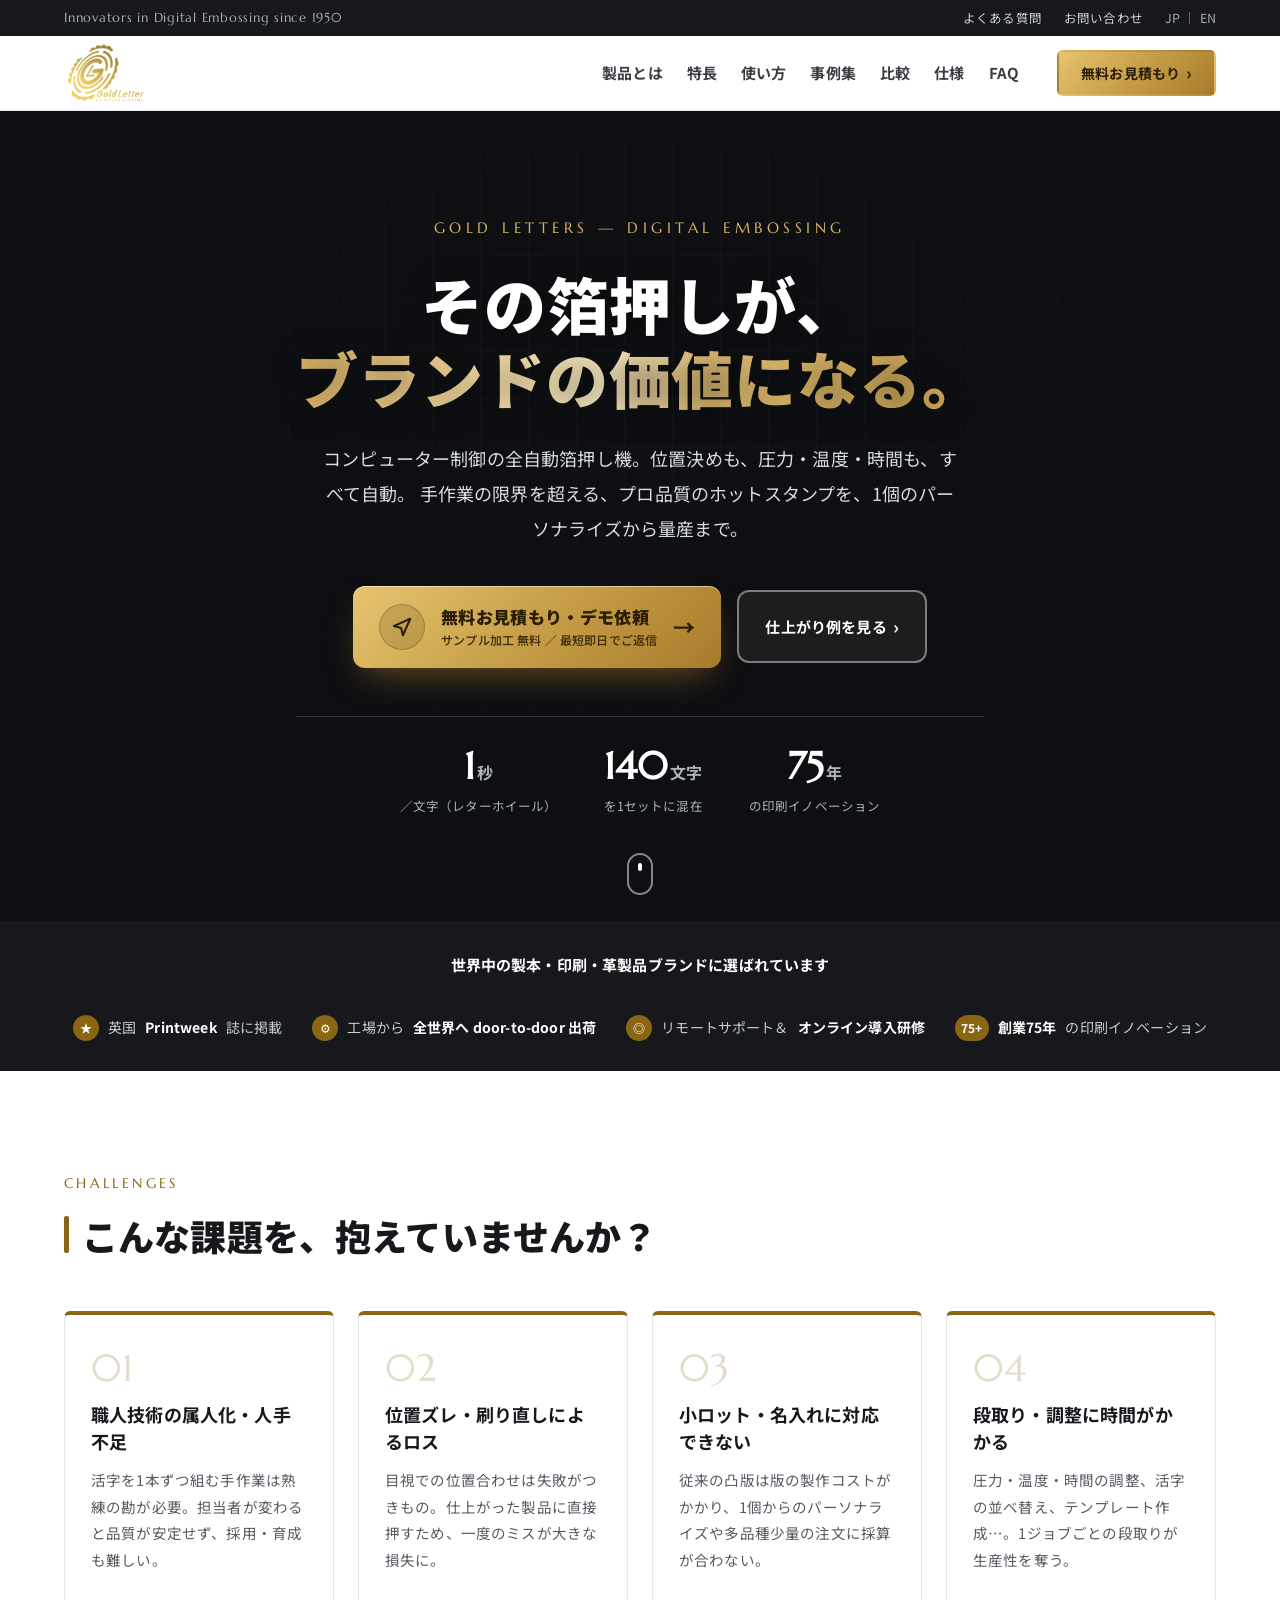
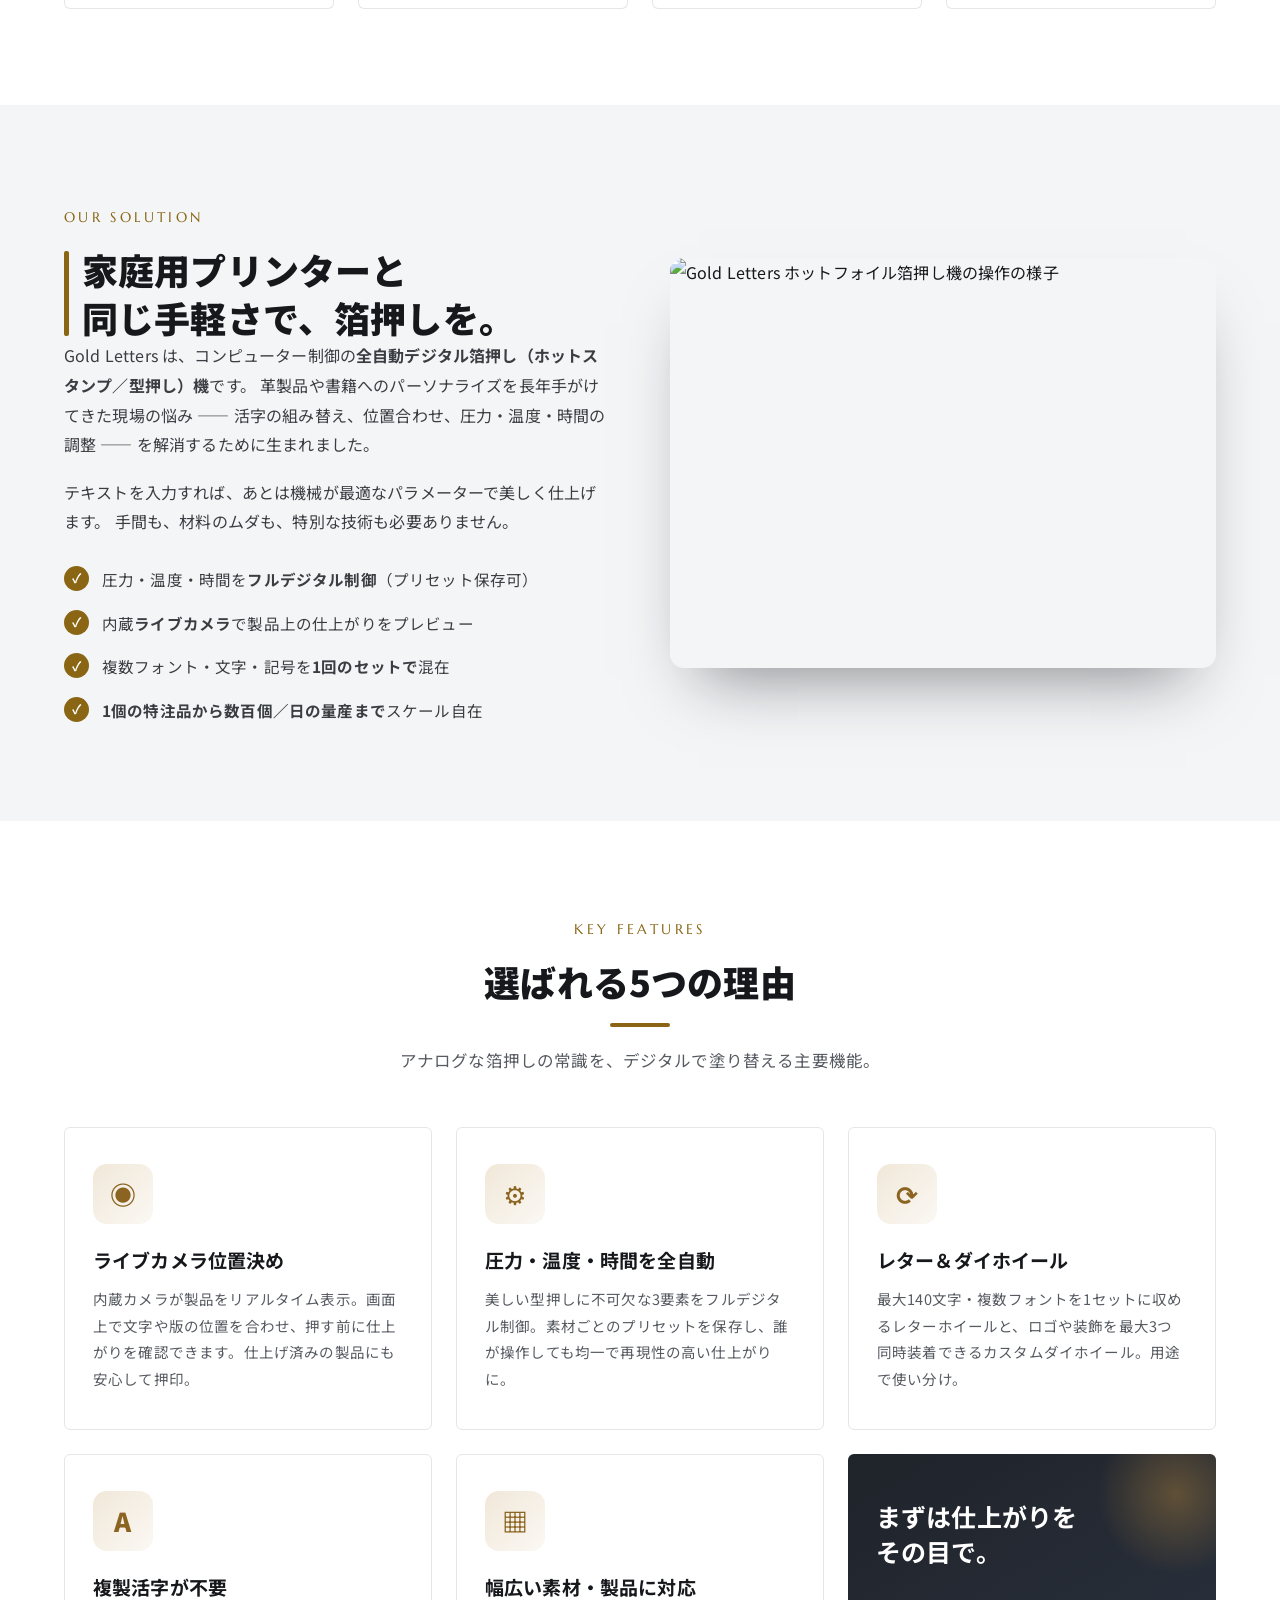
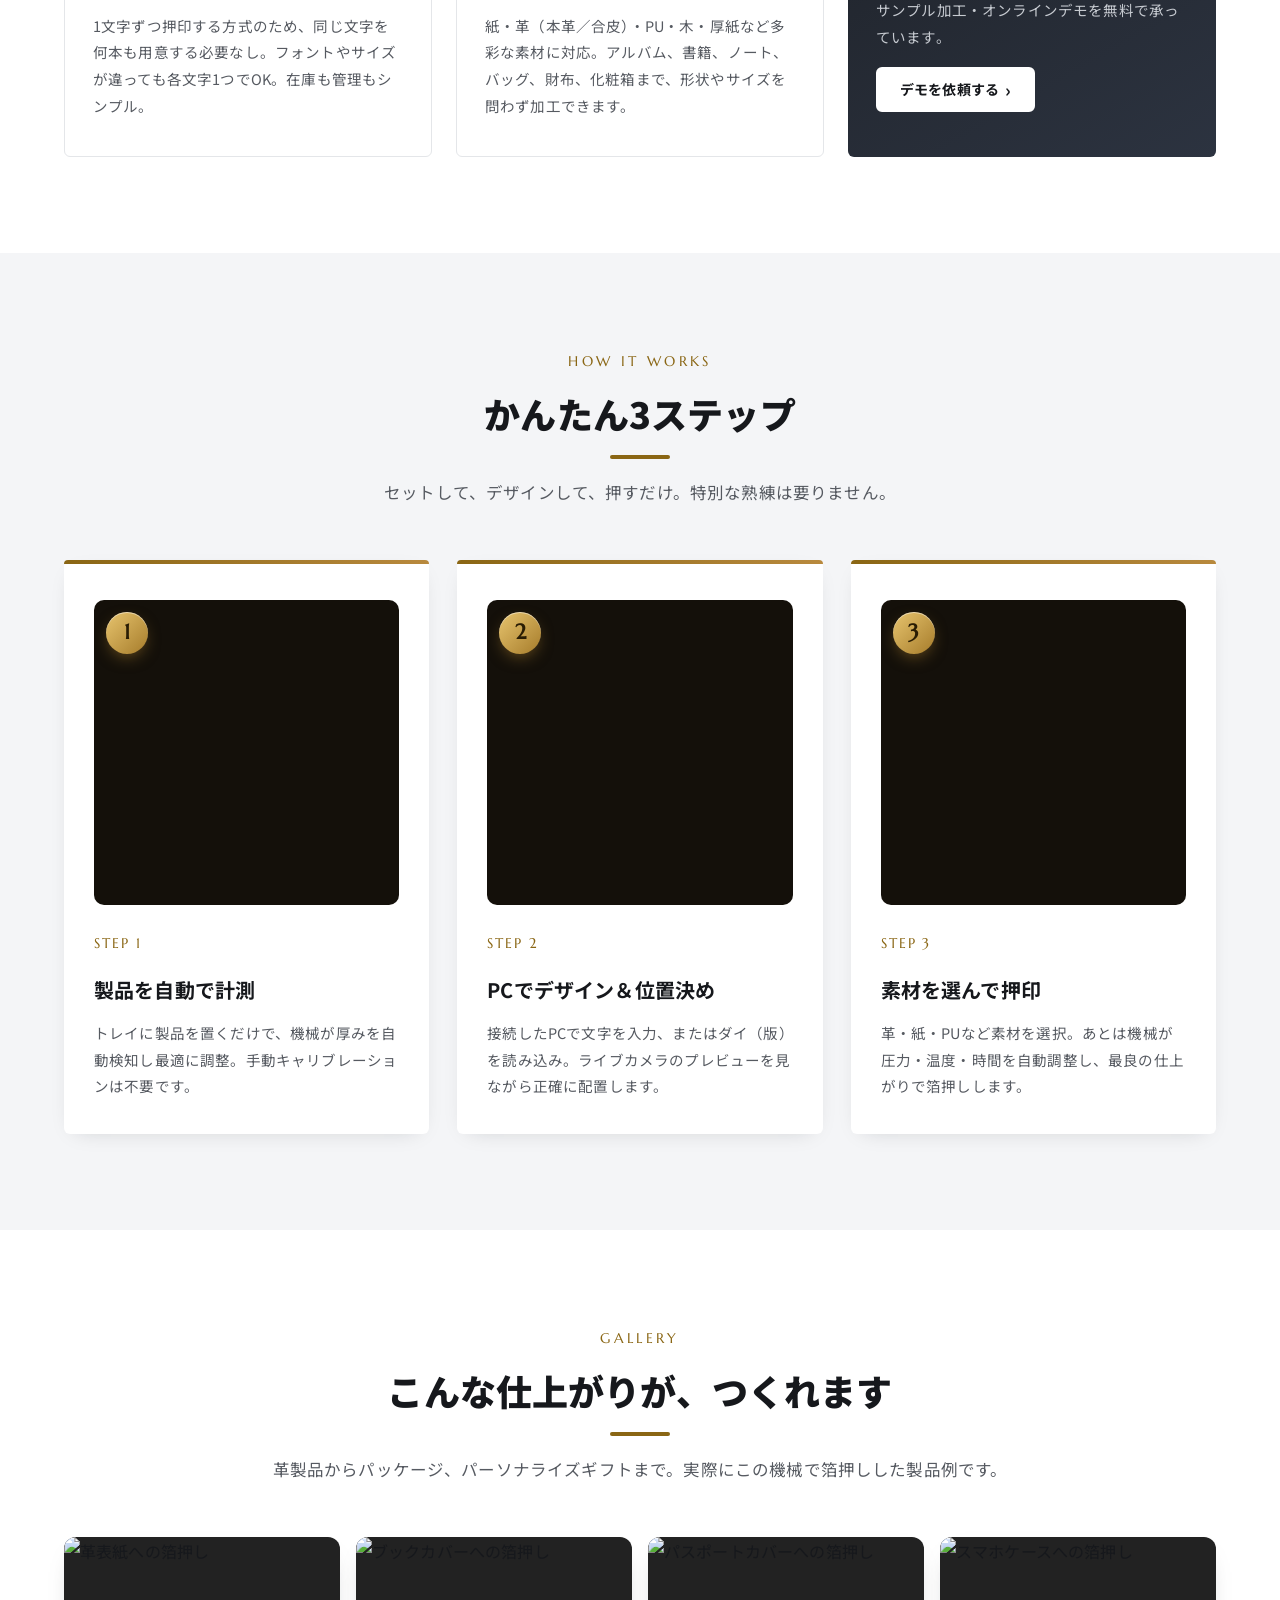
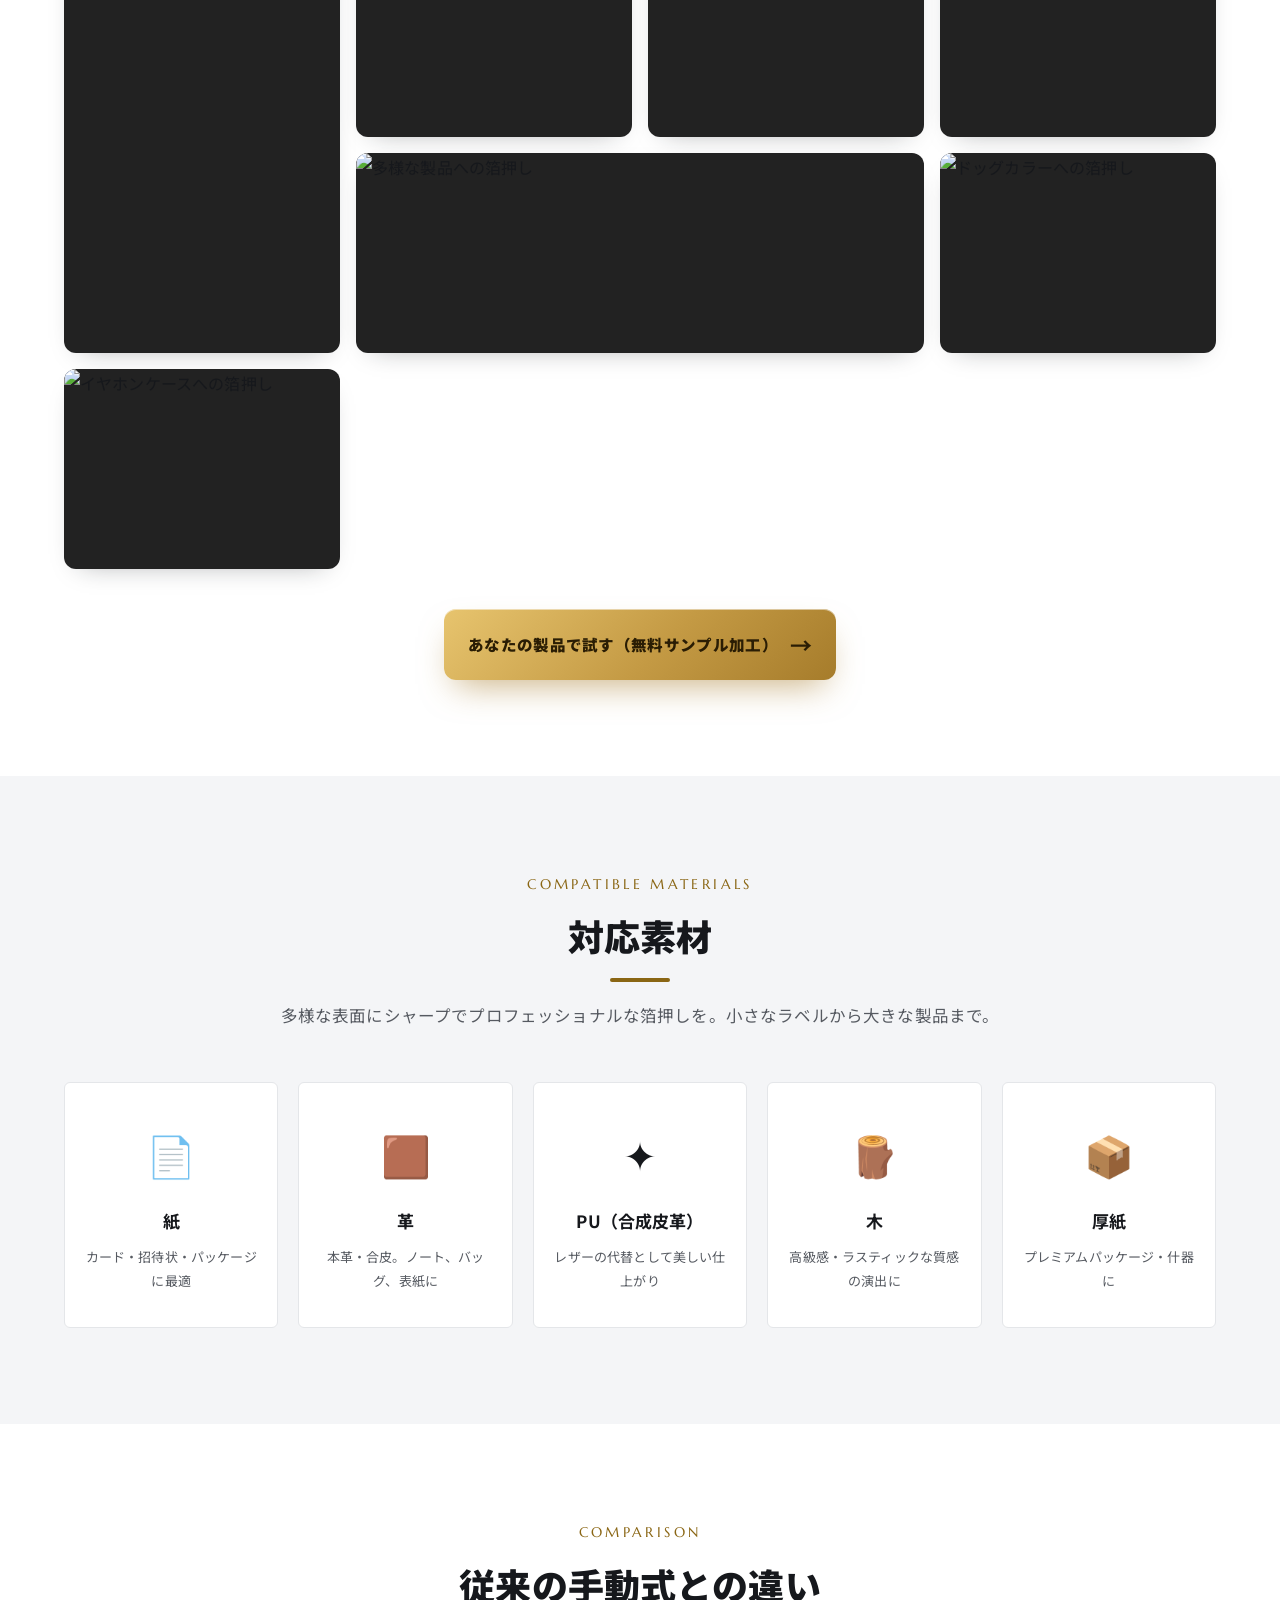
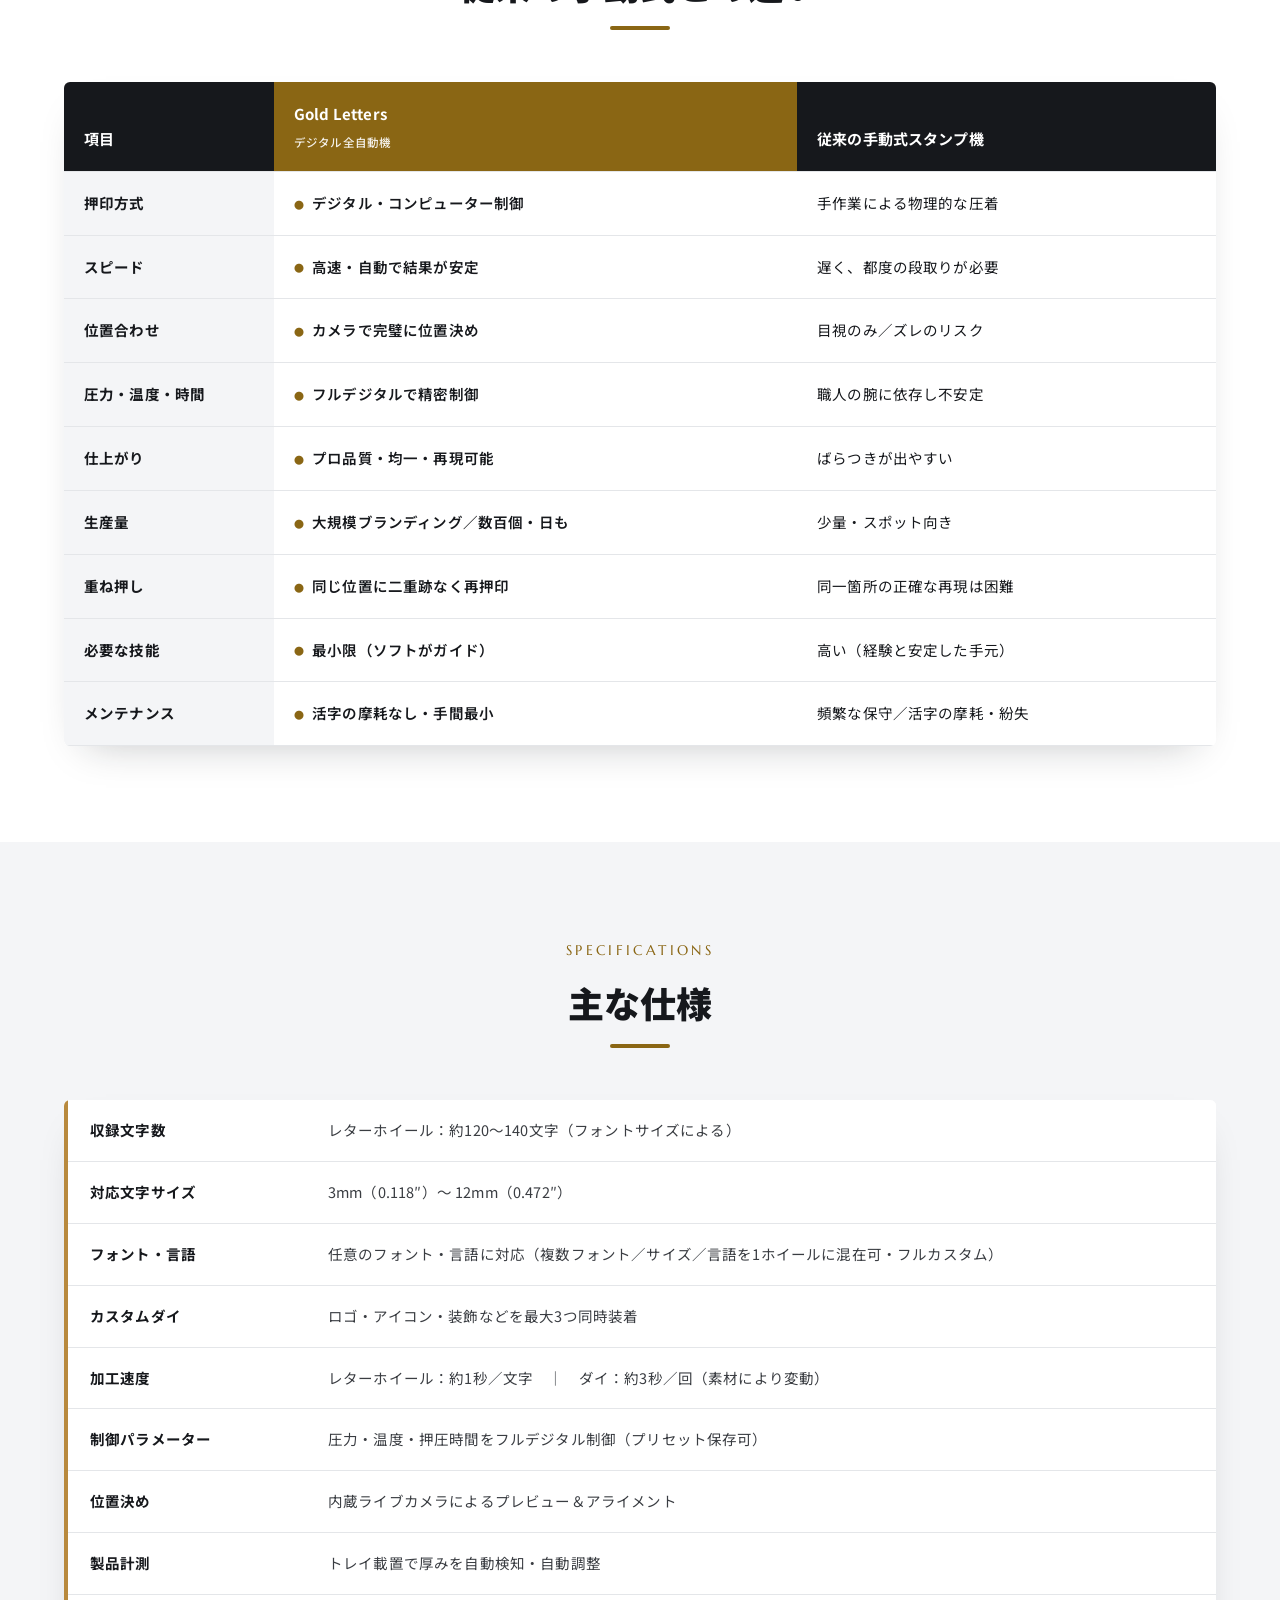
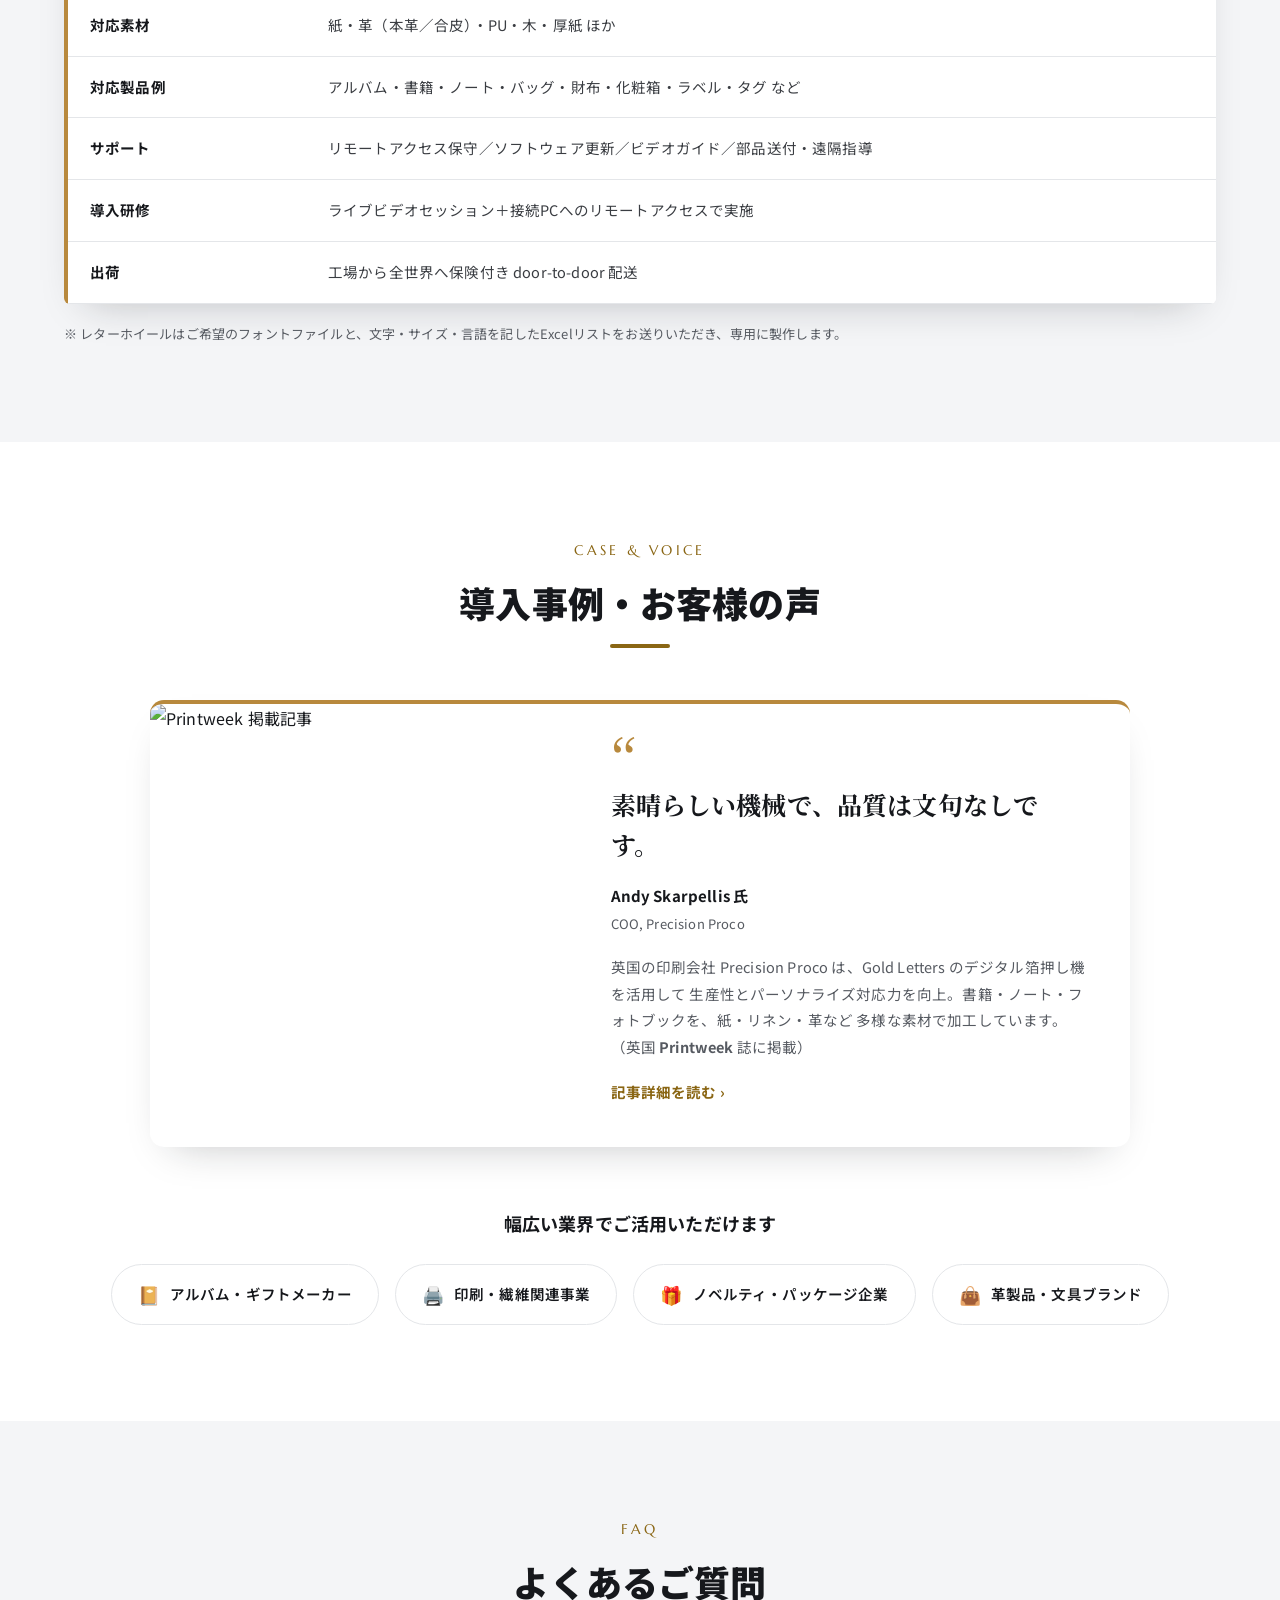
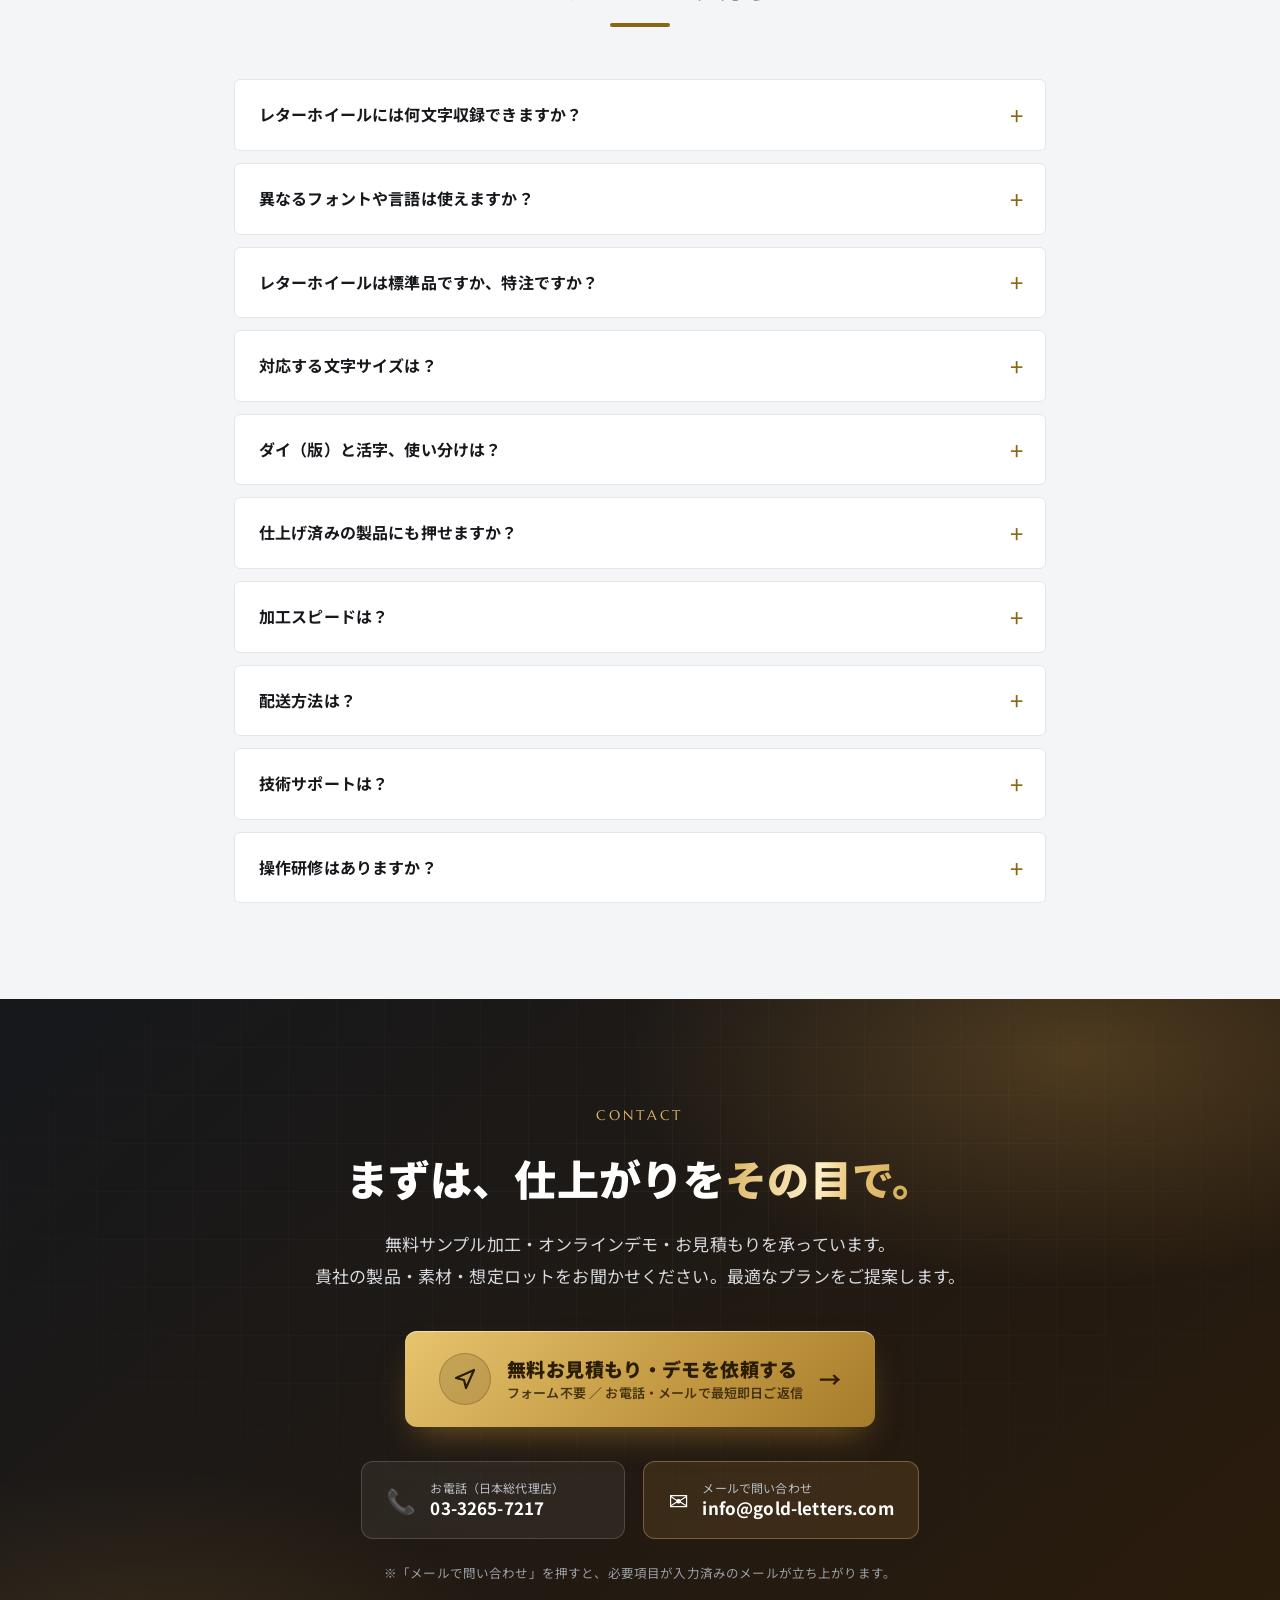
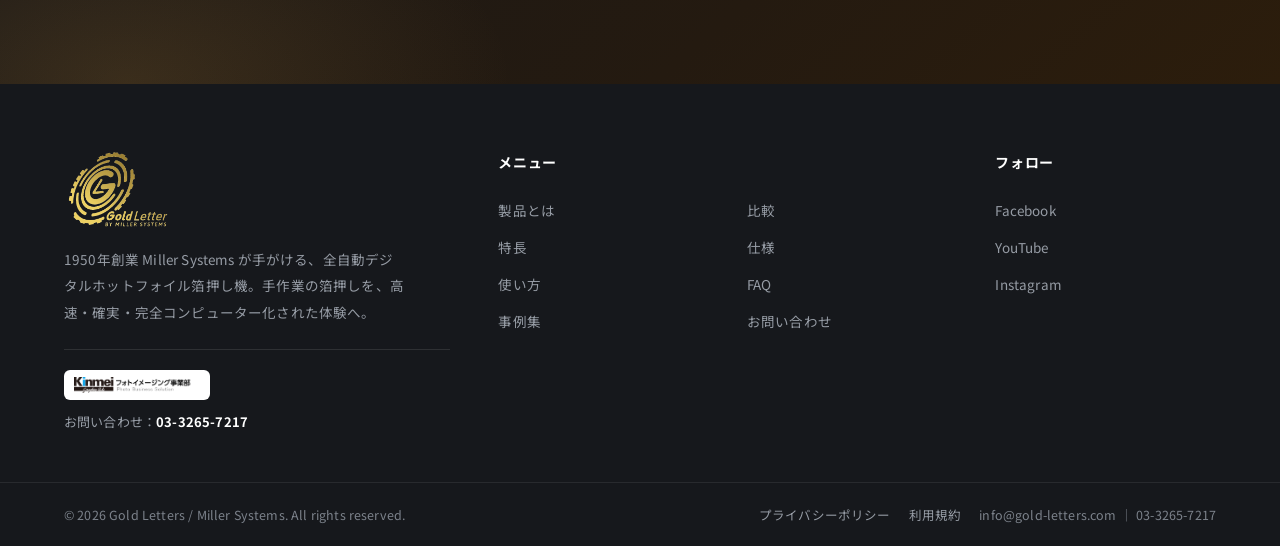
==== index.html @ a8db7be8 "Add step videos with number badges to かんたん3ステップ - Add assets/video/step-1..3.mp4 (500x500 autoplay/l" ====
<!DOCTYPE html>
<html lang="ja">
<head>
<meta charset="UTF-8">
<meta name="viewport" content="width=device-width, initial-scale=1.0">
<title>デジタル箔押し機 Gold Letters｜全自動ホットスタンプ・型押しマシン</title>
<meta name="description" content="文字を入力してボタンを押すだけ。ライブカメラで位置決め、圧力・温度・時間を全自動制御するデジタル箔押し機「Gold Letters」。革・紙・PU・木・厚紙に対応し、1個のパーソナライズから量産まで。1950年創業 Miller Systems。">
<link rel="preconnect" href="https://fonts.googleapis.com">
<link rel="preconnect" href="https://fonts.gstatic.com" crossorigin>
<link href="https://fonts.googleapis.com/css2?family=Noto+Sans+JP:wght@400;500;700;900&family=Noto+Serif+JP:wght@600;700;900&family=Marcellus&display=swap" rel="stylesheet">
<link rel="stylesheet" href="assets/css/style.css">
</head>
<body>

<!-- ========== HEADER ========== -->
<header class="site-header" id="siteHeader">
  <div class="utility-bar">
    <div class="container utility-inner">
      <span class="utility-tag">Innovators in Digital Embossing since 1950</span>
      <nav class="utility-nav" aria-label="ユーティリティ">
        <a href="#faq">よくある質問</a>
        <a href="#contact">お問い合わせ</a>
        <span class="lang">JP ｜ <a href="https://gold-letters.com" class="lang-en">EN</a></span>
      </nav>
    </div>
  </div>
  <div class="header-main">
    <div class="container header-inner">
      <a href="#top" class="logo" aria-label="Gold Letter by Miller Systems ホーム">
        <img src="assets/img/logo-goldletter.png" alt="Gold Letter by Miller Systems" class="logo-img">
      </a>
      <nav class="gnav" id="gnav" aria-label="グローバルナビゲーション">
        <a href="#solution">製品とは</a>
        <a href="#features">特長</a>
        <a href="#steps">使い方</a>
        <a href="#gallery">事例集</a>
        <a href="#compare">比較</a>
        <a href="#spec">仕様</a>
        <a href="#faq">FAQ</a>
      </nav>
      <div class="header-cta">
        <a href="#contact" class="btn btn-primary btn-sm">無料お見積もり<span class="arw">›</span></a>
      </div>
      <button class="hamburger" id="hamburger" aria-label="メニューを開く" aria-expanded="false">
        <span></span><span></span><span></span>
      </button>
    </div>
  </div>
</header>

<main id="top">

<!-- ========== HERO (案B: Cinematic / Video Dark) ========== -->
<section class="heroB">
  <video class="heroB-video" autoplay muted loop playsinline
         poster="https://gold-letters.com/wp-content/uploads/2024/03/embosser-machine-1024x683.jpg">
    <source src="https://gold-letters.com/wp-content/uploads/2025/07/bg-header2.mp4" type="video/mp4">
  </video>
  <div class="heroB-overlay" aria-hidden="true"></div>
  <div class="heroB-inner">
    <p class="heroB-eyebrow">GOLD LETTERS — DIGITAL EMBOSSING</p>
    <h1 class="heroB-title">その箔押しが、<br><span class="foil-l">ブランドの価値になる。</span></h1>
    <p class="heroB-lead">
      コンピューター制御の全自動箔押し機。位置決めも、圧力・温度・時間も、すべて自動。
      手作業の限界を超える、プロ品質のホットスタンプを、1個のパーソナライズから量産まで。
    </p>
    <div class="hero-actions heroB-actions">
      <a href="#contact" class="btn-rich">
        <span class="br-ic" aria-hidden="true">
          <svg viewBox="0 0 24 24" width="22" height="22" fill="none" stroke="currentColor" stroke-width="2.2" stroke-linecap="round" stroke-linejoin="round"><path d="M3 11l18-8-8 18-2-8-8-2z"/></svg>
        </span>
        <span class="br-text">
          <span class="br-main">無料お見積もり・デモ依頼</span>
          <span class="br-sub">サンプル加工 無料 ／ 最短即日でご返信</span>
        </span>
        <span class="br-arw" aria-hidden="true">→</span>
      </a>
      <a href="#gallery" class="btn-ghost btn-ghost-dark">仕上がり例を見る<span class="arw">›</span></a>
    </div>
    <ul class="hero-stats heroB-stats">
      <li><strong>1<span class="u">秒</span></strong><span>／文字（レターホイール）</span></li>
      <li><strong>140<span class="u">文字</span></strong><span>を1セットに混在</span></li>
      <li><strong>75<span class="u">年</span></strong><span>の印刷イノベーション</span></li>
    </ul>
  </div>
  <a href="#problem" class="heroB-scroll" aria-label="下へスクロール"><span></span></a>
</section>

<!-- ========== TRUST STRIP ========== -->
<section class="trust">
  <div class="container trust-inner">
    <p class="trust-lead">世界中の製本・印刷・革製品ブランドに選ばれています</p>
    <ul class="trust-points">
      <li><span class="ti">★</span>英国 <strong>Printweek</strong> 誌に掲載</li>
      <li><span class="ti">⚙</span>工場から<strong>全世界へ door-to-door 出荷</strong></li>
      <li><span class="ti">◎</span>リモートサポート＆<strong>オンライン導入研修</strong></li>
      <li><span class="ti">75+</span><strong>創業75年</strong>の印刷イノベーション</li>
    </ul>
  </div>
</section>

<!-- ========== PROBLEM ========== -->
<section class="problem section" id="problem">
  <div class="container">
    <div class="section-head">
      <p class="sec-eyebrow">CHALLENGES</p>
      <h2 class="sec-title">こんな課題を、<br class="sp-br">抱えていませんか？</h2>
    </div>
    <div class="problem-grid">
      <div class="problem-card">
        <span class="problem-no">01</span>
        <h3>職人技術の属人化・人手不足</h3>
        <p>活字を1本ずつ組む手作業は熟練の勘が必要。担当者が変わると品質が安定せず、採用・育成も難しい。</p>
      </div>
      <div class="problem-card">
        <span class="problem-no">02</span>
        <h3>位置ズレ・刷り直しによるロス</h3>
        <p>目視での位置合わせは失敗がつきもの。仕上がった製品に直接押すため、一度のミスが大きな損失に。</p>
      </div>
      <div class="problem-card">
        <span class="problem-no">03</span>
        <h3>小ロット・名入れに対応できない</h3>
        <p>従来の凸版は版の製作コストがかかり、1個からのパーソナライズや多品種少量の注文に採算が合わない。</p>
      </div>
      <div class="problem-card">
        <span class="problem-no">04</span>
        <h3>段取り・調整に時間がかかる</h3>
        <p>圧力・温度・時間の調整、活字の並べ替え、テンプレート作成…。1ジョブごとの段取りが生産性を奪う。</p>
      </div>
    </div>
  </div>
</section>

<!-- ========== SOLUTION ========== -->
<section class="solution section alt" id="solution">
  <div class="container solution-inner">
    <div class="solution-text">
      <p class="sec-eyebrow">OUR SOLUTION</p>
      <h2 class="sec-title">家庭用プリンターと<br>同じ手軽さで、箔押しを。</h2>
      <p class="solution-lead">
        Gold Letters は、コンピューター制御の<strong>全自動デジタル箔押し（ホットスタンプ／型押し）機</strong>です。
        革製品や書籍へのパーソナライズを長年手がけてきた現場の悩み
        ―― 活字の組み替え、位置合わせ、圧力・温度・時間の調整 ―― を解消するために生まれました。
      </p>
      <p class="solution-lead">
        テキストを入力すれば、あとは機械が最適なパラメーターで美しく仕上げます。
        手間も、材料のムダも、特別な技術も必要ありません。
      </p>
      <ul class="check-list">
        <li>圧力・温度・時間を<strong>フルデジタル制御</strong>（プリセット保存可）</li>
        <li>内蔵<strong>ライブカメラ</strong>で製品上の仕上がりをプレビュー</li>
        <li>複数フォント・文字・記号を<strong>1回のセットで</strong>混在</li>
        <li><strong>1個の特注品から数百個／日の量産まで</strong>スケール自在</li>
      </ul>
    </div>
    <figure class="solution-figure">
      <img src="https://gold-letters.com/wp-content/uploads/2024/02/Hot-Foil-Stamping-Machine-.jpg"
           alt="Gold Letters ホットフォイル箔押し機の操作の様子" loading="lazy">
    </figure>
  </div>
</section>

<!-- ========== FEATURES ========== -->
<section class="features section" id="features">
  <div class="container">
    <div class="section-head center">
      <p class="sec-eyebrow">KEY FEATURES</p>
      <h2 class="sec-title">選ばれる5つの理由</h2>
      <p class="sec-desc">アナログな箔押しの常識を、デジタルで塗り替える主要機能。</p>
    </div>
    <div class="feature-grid">
      <article class="feature-card">
        <div class="feat-icon">◉</div>
        <h3>ライブカメラ位置決め</h3>
        <p>内蔵カメラが製品をリアルタイム表示。画面上で文字や版の位置を合わせ、押す前に仕上がりを確認できます。仕上げ済みの製品にも安心して押印。</p>
      </article>
      <article class="feature-card">
        <div class="feat-icon">⚙</div>
        <h3>圧力・温度・時間を全自動</h3>
        <p>美しい型押しに不可欠な3要素をフルデジタル制御。素材ごとのプリセットを保存し、誰が操作しても均一で再現性の高い仕上がりに。</p>
      </article>
      <article class="feature-card">
        <div class="feat-icon">⟳</div>
        <h3>レター＆ダイホイール</h3>
        <p>最大140文字・複数フォントを1セットに収めるレターホイールと、ロゴや装飾を最大3つ同時装着できるカスタムダイホイール。用途で使い分け。</p>
      </article>
      <article class="feature-card">
        <div class="feat-icon">A</div>
        <h3>複製活字が不要</h3>
        <p>1文字ずつ押印する方式のため、同じ文字を何本も用意する必要なし。フォントやサイズが違っても各文字1つでOK。在庫も管理もシンプル。</p>
      </article>
      <article class="feature-card">
        <div class="feat-icon">▦</div>
        <h3>幅広い素材・製品に対応</h3>
        <p>紙・革（本革／合皮）・PU・木・厚紙など多彩な素材に対応。アルバム、書籍、ノート、バッグ、財布、化粧箱まで、形状やサイズを問わず加工できます。</p>
      </article>
      <article class="feature-card feature-card-cta">
        <h3>まずは仕上がりを<br>その目で。</h3>
        <p>サンプル加工・オンラインデモを無料で承っています。</p>
        <a href="#contact" class="btn btn-light btn-sm">デモを依頼する<span class="arw">›</span></a>
      </article>
    </div>
  </div>
</section>

<!-- ========== STEPS ========== -->
<section class="steps section alt" id="steps">
  <div class="container">
    <div class="section-head center">
      <p class="sec-eyebrow">HOW IT WORKS</p>
      <h2 class="sec-title">かんたん3ステップ</h2>
      <p class="sec-desc">セットして、デザインして、押すだけ。特別な熟練は要りません。</p>
    </div>
    <ol class="step-list">
      <li class="step-item">
        <div class="step-media">
          <span class="step-num">1</span>
          <video src="assets/video/step-1.mp4" autoplay muted loop playsinline preload="metadata" aria-label="ステップ1の動画"></video>
        </div>
        <span class="step-no">STEP 1</span>
        <h3>製品を自動で計測</h3>
        <p>トレイに製品を置くだけで、機械が厚みを自動検知し最適に調整。手動キャリブレーションは不要です。</p>
      </li>
      <li class="step-item">
        <div class="step-media">
          <span class="step-num">2</span>
          <video src="assets/video/step-2.mp4" autoplay muted loop playsinline preload="metadata" aria-label="ステップ2の動画"></video>
        </div>
        <span class="step-no">STEP 2</span>
        <h3>PCでデザイン＆位置決め</h3>
        <p>接続したPCで文字を入力、またはダイ（版）を読み込み。ライブカメラのプレビューを見ながら正確に配置します。</p>
      </li>
      <li class="step-item">
        <div class="step-media">
          <span class="step-num">3</span>
          <video src="assets/video/step-3.mp4" autoplay muted loop playsinline preload="metadata" aria-label="ステップ3の動画"></video>
        </div>
        <span class="step-no">STEP 3</span>
        <h3>素材を選んで押印</h3>
        <p>革・紙・PUなど素材を選択。あとは機械が圧力・温度・時間を自動調整し、最良の仕上がりで箔押しします。</p>
      </li>
    </ol>
  </div>
</section>

<!-- ========== GALLERY ========== -->
<section class="gallery section" id="gallery">
  <div class="container">
    <div class="section-head center">
      <p class="sec-eyebrow">GALLERY</p>
      <h2 class="sec-title">こんな仕上がりが、つくれます</h2>
      <p class="sec-desc">革製品からパッケージ、パーソナライズギフトまで。実際にこの機械で箔押しした製品例です。</p>
    </div>
    <div class="gallery-grid">
      <figure class="g-item g-tall">
        <img src="https://gold-letters.com/wp-content/uploads/2025/08/foil-embossing-on-leather-book-cover.webp" alt="革表紙への箔押し" loading="lazy">
        <figcaption>レザー表紙の箔押し</figcaption>
      </figure>
      <figure class="g-item">
        <img src="https://gold-letters.com/wp-content/uploads/2025/08/foil-stamping-on-book-cover.webp" alt="ブックカバーへの箔押し" loading="lazy">
        <figcaption>書籍カバー</figcaption>
      </figure>
      <figure class="g-item">
        <img src="https://gold-letters.com/wp-content/uploads/2025/08/foil-imprinting-on-passport-cover.webp" alt="パスポートカバーへの箔押し" loading="lazy">
        <figcaption>パスポートカバー</figcaption>
      </figure>
      <figure class="g-item">
        <img src="https://gold-letters.com/wp-content/uploads/2025/08/foil-stamping-on-phone-case.webp" alt="スマホケースへの箔押し" loading="lazy">
        <figcaption>スマホケース</figcaption>
      </figure>
      <figure class="g-item g-wide">
        <img src="https://gold-letters.com/wp-content/uploads/2025/08/foil-imprinting-on-multiple-products.webp" alt="多様な製品への箔押し" loading="lazy">
        <figcaption>多様な製品に対応</figcaption>
      </figure>
      <figure class="g-item">
        <img src="https://gold-letters.com/wp-content/uploads/2025/08/foil-stamping-on-dog-collars.webp" alt="ドッグカラーへの箔押し" loading="lazy">
        <figcaption>ペット用品（首輪）</figcaption>
      </figure>
      <figure class="g-item">
        <img src="https://gold-letters.com/wp-content/uploads/2025/08/foil-stamping-on-airpods-case.webp" alt="イヤホンケースへの箔押し" loading="lazy">
        <figcaption>イヤホンケース</figcaption>
      </figure>
    </div>
    <div class="gallery-cta">
      <a href="#contact" class="btn-rich btn-rich-sm">
        <span class="br-text"><span class="br-main">あなたの製品で試す（無料サンプル加工）</span></span>
        <span class="br-arw" aria-hidden="true">→</span>
      </a>
    </div>
  </div>
</section>

<!-- ========== MATERIALS ========== -->
<section class="materials section alt" id="materials">
  <div class="container">
    <div class="section-head center">
      <p class="sec-eyebrow">COMPATIBLE MATERIALS</p>
      <h2 class="sec-title">対応素材</h2>
      <p class="sec-desc">多様な表面にシャープでプロフェッショナルな箔押しを。小さなラベルから大きな製品まで。</p>
    </div>
    <div class="material-grid">
      <div class="material-card"><span class="mat-ic">📄</span><h3>紙</h3><p>カード・招待状・パッケージに最適</p></div>
      <div class="material-card"><span class="mat-ic">🟫</span><h3>革</h3><p>本革・合皮。ノート、バッグ、表紙に</p></div>
      <div class="material-card"><span class="mat-ic">✦</span><h3>PU（合成皮革）</h3><p>レザーの代替として美しい仕上がり</p></div>
      <div class="material-card"><span class="mat-ic">🪵</span><h3>木</h3><p>高級感・ラスティックな質感の演出に</p></div>
      <div class="material-card"><span class="mat-ic">📦</span><h3>厚紙</h3><p>プレミアムパッケージ・什器に</p></div>
    </div>
  </div>
</section>

<!-- ========== COMPARISON ========== -->
<section class="compare section" id="compare">
  <div class="container">
    <div class="section-head center">
      <p class="sec-eyebrow">COMPARISON</p>
      <h2 class="sec-title">従来の手動式との違い</h2>
    </div>
    <div class="table-wrap">
      <table class="compare-table">
        <thead>
          <tr>
            <th class="feat-col">項目</th>
            <th class="us-col">Gold Letters<small>デジタル全自動機</small></th>
            <th>従来の手動式スタンプ機</th>
          </tr>
        </thead>
        <tbody>
          <tr><th>押印方式</th><td class="ok">デジタル・コンピューター制御</td><td>手作業による物理的な圧着</td></tr>
          <tr><th>スピード</th><td class="ok">高速・自動で結果が安定</td><td>遅く、都度の段取りが必要</td></tr>
          <tr><th>位置合わせ</th><td class="ok">カメラで完璧に位置決め</td><td>目視のみ／ズレのリスク</td></tr>
          <tr><th>圧力・温度・時間</th><td class="ok">フルデジタルで精密制御</td><td>職人の腕に依存し不安定</td></tr>
          <tr><th>仕上がり</th><td class="ok">プロ品質・均一・再現可能</td><td>ばらつきが出やすい</td></tr>
          <tr><th>生産量</th><td class="ok">大規模ブランディング／数百個・日も</td><td>少量・スポット向き</td></tr>
          <tr><th>重ね押し</th><td class="ok">同じ位置に二重跡なく再押印</td><td>同一箇所の正確な再現は困難</td></tr>
          <tr><th>必要な技能</th><td class="ok">最小限（ソフトがガイド）</td><td>高い（経験と安定した手元）</td></tr>
          <tr><th>メンテナンス</th><td class="ok">活字の摩耗なし・手間最小</td><td>頻繁な保守／活字の摩耗・紛失</td></tr>
        </tbody>
      </table>
    </div>
  </div>
</section>

<!-- ========== SPEC ========== -->
<section class="spec section alt" id="spec">
  <div class="container">
    <div class="section-head center">
      <p class="sec-eyebrow">SPECIFICATIONS</p>
      <h2 class="sec-title">主な仕様</h2>
    </div>
    <div class="spec-wrap">
      <table class="spec-table">
        <tbody>
          <tr><th>収録文字数</th><td>レターホイール：約120〜140文字（フォントサイズによる）</td></tr>
          <tr><th>対応文字サイズ</th><td>3mm（0.118″）〜 12mm（0.472″）</td></tr>
          <tr><th>フォント・言語</th><td>任意のフォント・言語に対応（複数フォント／サイズ／言語を1ホイールに混在可・フルカスタム）</td></tr>
          <tr><th>カスタムダイ</th><td>ロゴ・アイコン・装飾などを最大3つ同時装着</td></tr>
          <tr><th>加工速度</th><td>レターホイール：約1秒／文字　｜　ダイ：約3秒／回（素材により変動）</td></tr>
          <tr><th>制御パラメーター</th><td>圧力・温度・押圧時間をフルデジタル制御（プリセット保存可）</td></tr>
          <tr><th>位置決め</th><td>内蔵ライブカメラによるプレビュー＆アライメント</td></tr>
          <tr><th>製品計測</th><td>トレイ載置で厚みを自動検知・自動調整</td></tr>
          <tr><th>対応素材</th><td>紙・革（本革／合皮）・PU・木・厚紙 ほか</td></tr>
          <tr><th>対応製品例</th><td>アルバム・書籍・ノート・バッグ・財布・化粧箱・ラベル・タグ など</td></tr>
          <tr><th>サポート</th><td>リモートアクセス保守／ソフトウェア更新／ビデオガイド／部品送付・遠隔指導</td></tr>
          <tr><th>導入研修</th><td>ライブビデオセッション＋接続PCへのリモートアクセスで実施</td></tr>
          <tr><th>出荷</th><td>工場から全世界へ保険付き door-to-door 配送</td></tr>
        </tbody>
      </table>
    </div>
    <p class="spec-note">※ レターホイールはご希望のフォントファイルと、文字・サイズ・言語を記したExcelリストをお送りいただき、専用に製作します。</p>
  </div>
</section>

<!-- ========== CASES / TESTIMONIAL ========== -->
<section class="cases section" id="cases">
  <div class="container">
    <div class="section-head center">
      <p class="sec-eyebrow">CASE &amp; VOICE</p>
      <h2 class="sec-title">導入事例・お客様の声</h2>
    </div>
    <div class="testimonial">
      <figure class="testimonial-photo">
        <img src="https://gold-letters.com/wp-content/uploads/2026/03/printweek-article-768x576.webp" alt="Printweek 掲載記事" loading="lazy">
      </figure>
      <div class="testimonial-body">
        <p class="quote-mark">“</p>
        <p class="quote-body">素晴らしい機械で、品質は文句なしです。</p>
        <p class="quote-meta"><span class="quote-name">Andy Skarpellis 氏</span><span class="quote-role">COO, Precision Proco</span></p>
        <p class="case-note">
          英国の印刷会社 Precision Proco は、Gold Letters のデジタル箔押し機を活用して
          生産性とパーソナライズ対応力を向上。書籍・ノート・フォトブックを、紙・リネン・革など
          多様な素材で加工しています。（英国 <strong>Printweek</strong> 誌に掲載）
        </p>
        <button type="button" class="link-arrow" id="openArticle" aria-haspopup="dialog">記事詳細を読む<span class="arw">›</span></button>
      </div>
    </div>

    <div class="industries">
      <h3 class="industries-title">幅広い業界でご活用いただけます</h3>
      <ul class="industry-list">
        <li><span class="ind-ic">📔</span>アルバム・ギフトメーカー</li>
        <li><span class="ind-ic">🖨️</span>印刷・繊維関連事業</li>
        <li><span class="ind-ic">🎁</span>ノベルティ・パッケージ企業</li>
        <li><span class="ind-ic">👜</span>革製品・文具ブランド</li>
      </ul>
    </div>
  </div>
</section>

<!-- ========== FAQ ========== -->
<section class="faq section alt" id="faq">
  <div class="container narrow">
    <div class="section-head center">
      <p class="sec-eyebrow">FAQ</p>
      <h2 class="sec-title">よくあるご質問</h2>
    </div>
    <div class="faq-list">
      <details class="faq-item">
        <summary>レターホイールには何文字収録できますか？</summary>
        <div class="faq-a"><p>フォントサイズにもよりますが、約120〜140文字を収録できます。スペースを効率的に使ってテキストを押印できます。</p></div>
      </details>
      <details class="faq-item">
        <summary>異なるフォントや言語は使えますか？</summary>
        <div class="faq-a"><p>はい。1つのカスタムホイールに複数のフォント・サイズ・言語を混在できます。あらゆる言語・フォントに対応します。</p></div>
      </details>
      <details class="faq-item">
        <summary>レターホイールは標準品ですか、特注ですか？</summary>
        <div class="faq-a"><p>すべてご要望に合わせたフルカスタム製作です。フォント・サイズ・言語を最適化してお作りします。</p></div>
      </details>
      <details class="faq-item">
        <summary>対応する文字サイズは？</summary>
        <div class="faq-a"><p>3mm（0.118″）〜12mm（0.472″）に対応。小さなタグから大胆な表紙まで幅広い用途に使えます。</p></div>
      </details>
      <details class="faq-item">
        <summary>ダイ（版）と活字、使い分けは？</summary>
        <div class="faq-a"><p>ロゴなど繰り返すグラフィックや量産にはダイが最適。個別のテキストや小ロットのパーソナライズにはレターホイールが向いています。</p></div>
      </details>
      <details class="faq-item">
        <summary>仕上げ済みの製品にも押せますか？</summary>
        <div class="faq-a"><p>はい。内蔵ライブカメラと精密な位置決めにより、完成品に直接、事前プレビューのうえで箔押しできます。</p></div>
      </details>
      <details class="faq-item">
        <summary>加工スピードは？</summary>
        <div class="faq-a"><p>レターホイールで約1秒／文字、ダイで約3秒／回が目安です（素材により変動します）。</p></div>
      </details>
      <details class="faq-item">
        <summary>配送方法は？</summary>
        <div class="faq-a"><p>工場から全世界へ、保険付きの door-to-door 配送で直送します。</p></div>
      </details>
      <details class="faq-item">
        <summary>技術サポートは？</summary>
        <div class="faq-a"><p>コンピューター制御のためリモートアクセスが可能です。多くはソフトウェア更新やビデオガイドで解決。ハードの修理は部品送付と手順のご案内で対応します。</p></div>
      </details>
      <details class="faq-item">
        <summary>操作研修はありますか？</summary>
        <div class="faq-a"><p>ライブビデオセッションと接続PCへのリモートアクセスで研修を実施します。すぐに使いこなせるようになります。</p></div>
      </details>
    </div>
  </div>
</section>

<!-- ========== FINAL CTA BAND ========== -->
<section class="cta-band" id="contact">
  <div class="cta-band-deco" aria-hidden="true"></div>
  <div class="container cta-band-inner">
    <p class="sec-eyebrow light">CONTACT</p>
    <h2 class="cta-band-title">まずは、仕上がりを<span class="foil-l">その目で。</span></h2>
    <p class="cta-band-lead">
      無料サンプル加工・オンラインデモ・お見積もりを承っています。<br class="pc-br">
      貴社の製品・素材・想定ロットをお聞かせください。最適なプランをご提案します。
    </p>

    <div class="cta-band-actions">
      <a href="#" class="btn-rich btn-rich-lg" id="quoteBtn">
        <span class="br-ic" aria-hidden="true">
          <svg viewBox="0 0 24 24" width="24" height="24" fill="none" stroke="currentColor" stroke-width="2.2" stroke-linecap="round" stroke-linejoin="round"><path d="M3 11l18-8-8 18-2-8-8-2z"/></svg>
        </span>
        <span class="br-text">
          <span class="br-main">無料お見積もり・デモを依頼する</span>
          <span class="br-sub">フォーム不要 ／ お電話・メールで最短即日ご返信</span>
        </span>
        <span class="br-arw" aria-hidden="true">→</span>
      </a>
    </div>

    <div class="cta-channels">
      <a href="tel:0332657217" class="channel">
        <span class="ch-ic" aria-hidden="true">📞</span>
        <span class="ch-text"><span class="ch-label">お電話（日本総代理店）</span><span class="ch-val">03-3265-7217</span></span>
      </a>
      <a href="mailto:info@gold-letters.com?subject=Gold%20Letters%20お見積もり依頼&body=会社名：%0D%0Aご担当者名：%0D%0A加工したい製品・素材：%0D%0A想定ロット数：%0D%0Aご質問：" class="channel channel-primary">
        <span class="ch-ic" aria-hidden="true">✉️</span>
        <span class="ch-text"><span class="ch-label">メールで問い合わせ</span><span class="ch-val">info@gold-letters.com</span></span>
      </a>
    </div>
    <p class="cta-mailnote">※「メールで問い合わせ」を押すと、必要項目が入力済みのメールが立ち上がります。</p>
  </div>
</section>

</main>

<!-- ========== FOOTER ========== -->
<footer class="site-footer">
  <div class="container footer-inner">
    <div class="footer-brand">
      <a href="#top" class="logo logo-footer">
        <img src="assets/img/logo-goldletter.png" alt="Gold Letter by Miller Systems" class="logo-img logo-img-footer">
      </a>
      <p class="footer-desc">1950年創業 Miller Systems が手がける、全自動デジタルホットフォイル箔押し機。手作業の箔押しを、高速・確実・完全コンピューター化された体験へ。</p>
      <div class="footer-distributor">
        <img src="assets/img/logo-kinmei.png" alt="Kinmei Graphic Arts フォトイメージング事業部" class="fd-logo">
        <p class="fd-contact">お問い合わせ：<a href="tel:0332657217">03-3265-7217</a></p>
      </div>
    </div>
    <nav class="footer-nav" aria-label="フッターナビ">
      <div class="footer-col">
        <h4>メニュー</h4>
        <a href="#solution">製品とは</a>
        <a href="#features">特長</a>
        <a href="#steps">使い方</a>
        <a href="#gallery">事例集</a>
      </div>
      <div class="footer-col">
        <h4 class="sr-hide">メニュー</h4>
        <a href="#compare">比較</a>
        <a href="#spec">仕様</a>
        <a href="#faq">FAQ</a>
        <a href="#contact">お問い合わせ</a>
      </div>
      <div class="footer-col">
        <h4>フォロー</h4>
        <a href="https://gold-letters.com" target="_blank" rel="noopener">Facebook</a>
        <a href="https://gold-letters.com" target="_blank" rel="noopener">YouTube</a>
        <a href="https://gold-letters.com" target="_blank" rel="noopener">Instagram</a>
      </div>
    </nav>
  </div>
  <div class="footer-bottom">
    <div class="container footer-bottom-inner">
      <p>© 2026 Gold Letters / Miller Systems. All rights reserved.</p>
      <nav class="footer-legal" aria-label="規約">
        <a href="#">プライバシーポリシー</a>
        <a href="#">利用規約</a>
        <span class="footer-contact">info@gold-letters.com ｜ 03-3265-7217</span>
      </nav>
    </div>
  </div>
</footer>

<!-- ========== STICKY MOBILE CTA BAR ========== -->
<div class="sticky-cta" id="stickyCta">
  <a href="tel:0332657217" class="sc-btn sc-tel"><span aria-hidden="true">📞</span>電話</a>
  <a href="#contact" class="sc-btn sc-quote">無料お見積もり<span class="sc-arw" aria-hidden="true">→</span></a>
</div>

<a href="#top" class="to-top" id="toTop" aria-label="ページ上部へ戻る">↑</a>

<!-- ========== ARTICLE MODAL ========== -->
<div class="modal" id="articleModal" hidden>
  <div class="modal-backdrop" data-close></div>
  <div class="modal-dialog" role="dialog" aria-modal="true" aria-labelledby="articleTitle">
    <button class="modal-close" type="button" data-close aria-label="閉じる">×</button>
    <div class="modal-head">
      <p class="modal-eyebrow">CASE STUDY ／ Printweek 掲載記事（日本語訳）</p>
      <h3 id="articleTitle" class="modal-title">Precision Proco 導入事例 — デジタル箔押し機「Gold Letter」</h3>
    </div>
    <div class="modal-body">
      <p>長年にわたり、プレシジョン・プロコ社の最高執行責任者（COO）であるアンディ・スカルペリス氏は、新しい機械の購入に数百万ポンドを投じてきました。購入する機械はそれぞれ異なり、購入前にはそれぞれ異なるレベルのデューデリジェンスが必要となります。</p>
      <p>昨年夏、ミラー・システムズ社から同社のデジタルホットフォイルスタンピング機「ゴールド・レター」を購入するに至ったプロセスは、彼がこれまで手掛けた取引の中でも特に異例のものの一つでした。</p>
      <p>同社は、英国各地の拠点に配備された膨大な数の機械を駆使し、顧客向けに多種多様な印刷業務を手掛けており、グリーティングカードからマグカップ、Tシャツに至るまで、多くのパーソナライズされた製品を扱っている。また、一点もののオーダーメイドノートブックの製造も好調な売上を記録している。</p>
      <p>「当社は複数のクライアント向けにノートブックへの箔押しパーソナライズを数多く手掛けており、顧客は昔ながらの『押し付け』効果を好んでいます」とスカルペリス氏は説明する。「当社グループには、浮き出た箔仕上げを実現するスコディックス（Scodix）の機械がありますが、従来の方法では、窪みのある箔仕上げになります。」</p>
      <p>同社は以前、英国のMetallic Elephant社製の複数の箔押し機を使用して、デボス加工の箔押し効果を生み出していた。これらの機械は設置面積が小さく、高品質な仕上がりを実現していたが、スカルペリス氏は、昔ながらのスタンプ押しの効果を再現できる、もう少し迫力のある機械を探していた。</p>
      <p>「生産性を向上させる必要がありました。さらに重要なのは、クライアントからのパーソナライゼーションへの要望が高まっているため、1つの領域に収められる文字数を増やす必要があったことです。そのため、単に6文字（これが『Metallic Elephant』の最大処理文字数）にとどまり、『Precision Proco』という文字列が印字領域に収まらず、ノートに『PP』としか印刷できない状況から脱却し、別の解決策が必要だったのです。」</p>
      <p>彼が「Gold Letter」マシンの存在を知ったのは、Drupaでその稼働状況を見て感銘を受けた知人からの情報によるものでした。</p>
      <p>通常、購入の際には、スカルペリス氏はメーカーの工場やショールームを訪れ、導入を検討している機器の試運転を行うのが常だったが、今回は問題があった。かなり重大な問題だった。なぜなら、ミラー・システムズはイスラエルに拠点を置いており、彼が購入を検討していた当時、同国は戦争の最中だったからだ。</p>
      <p>そこでスカルペリスは、同社のオーナーであるジェイコブ・ミラー氏と何度かビデオ通話を行い、仮想的に機械の稼働状況を確認することはできたものの、やはり自分の目で実際に稼働している様子を直接見たいと考えていた。</p>
      <p>スカルペリスにとって幸いなことに、ロンドンのある聖書印刷会社が顧客向けの聖書をパーソナライズするために「ゴールド・レター」機を使用していたため、彼はその会社を訪れて実際の稼働状況を確認することができた。</p>
      <p>デモに感銘を受けた彼は、思い切って購入を決断した。スカルペリス氏は、他にもいくつか検討し、シュメット社の「PräziMark」というコンピュータ制御のホットフォイルスタンピング機も検討したことを認めている。同氏は、これは優れた機械だと述べているが、ゴールド・レター・システムよりも高価だったという。</p>
      <p>スカルペリス氏によると、コンパクトな新機種が到着した際、設置は非常に迅速かつ簡単だったという。「机の上に置き、電源を入れ、インターネットに接続するだけで、すぐに稼働しました。操作は本当に、本当に簡単です。」</p>
      <p>その操作は極めてシンプルだったため、Precision Procoのチームは設置直後からその機能をすぐに使いこなせるようになりました。「イスラエルから担当者が来てトレーニングを行ってくれましたが、私たちはほぼ自分たちで使い方を理解していました。」</p>
      <p>この機械には、ユーザーのニーズに合わせて選べる2種類の専用ホイールが用意されています。レタリングホイールは最大140文字まで対応し、1回のセットアップで3mmから12mmまでの複数のフォントをサポートします。カスタムダイホイールは、一度に最大3つのカスタムダイを装着でき、ユーザーはロゴ、アイコン、装飾要素を組み合わせることができます。</p>
      <p>「お客様が希望するフォントとフォントサイズを指定してくださると、私たちがジェイコブに伝え、彼がそのフォントが刻まれた真鍮製のデイジーホイールを作成して送ってくれます。お客様からファイルが送られてくると、機械がどのホイールを取り出すべきかを自動的に判別します。」</p>
      <p>必要なホイールがセットされれば、作業の流れは非常にシンプルです。「お客様から、作成してほしい内容と配置位置の指示が届くと、それが直接機械に送信されます。その後、当社で本をセットし、箔押しを行います」とスカルペリス氏は述べています。</p>
      <p>手動でのセットアップは不要で、機械に内蔵されたカメラにより、エンボス加工が製品にどのように仕上がるかをプレビューできるため、位置合わせ、デザイン、配置が簡単かつ正確に行えます。</p>
      <p>「Gold Letter」は、アルバム、本、ノート、バッグ、あらゆる種類の革製品など、さまざまな形状やサイズの製品へのスタンプ加工が可能です。また、紙、PU、段ボールなどの素材にも対応しています。</p>
      <p>Precision Proco社では、主に本、ノート、フォトブックをこの機械に通しており、紙、リネン、革などの素材に印刷を行っています。すべての仕事は一点物です。</p>
      <p>スカルペリス氏によると、閑散期には1日あたり約4時間ほど使用されていますが、繁忙期には1日最大12時間使用されることもあるそうです。</p>
      <p>同氏は、英国でのサポート体制が整っていない機器の購入には多少の懸念があったことを認めているが、ごく稀に問題が発生した際――「その都度、軽微な問題に過ぎなかった」――スカルペリス氏は電話やオンライン通話でミラー氏に連絡し、すべての問題を解決することができた。</p>
      <p>ミラー氏はこの機械にリモートアクセスすることも可能で、それによりより複雑な問題にも対応できますが、プレシジョン・プロコ社はこれまでその必要に迫られたことはありません。</p>
      <p>「ゴールド・レター」の円滑な稼働に加え、その仕上がりの品質と操作の簡便さは、すべてスカルペリス氏が強調する主な利点です。</p>
      <p>「昨今、製造プロセスを過度に複雑化させているサプライヤーが数多く存在します。この機械がそうではないという点が、私は本当に気に入っている。これは文字通り、使用するたびに動く箔付きのデイジーホイールで、ただ押し下げるだけなのだ。」</p>
      <p>彼はこの機械の欠点を見つけるのに苦労しているが、もしA3サイズまでの大きな本にもエンボス加工ができるようになれば便利だと述べている。それ以外は、スカルペリス氏は『ゴールド・レター』の熱烈な支持者であり、他の企業にも喜んで推奨するだろう。</p>
      <p class="modal-quote">「この機械のおかげで、パーソナライズされた箔押し加工の受注を増やし、顧客により大きな柔軟性を提供できるようになったため、収益の増加につながりました」と彼は言います。「従来の方法では、個々の文字を配置する際、ブロックの幅に制限されていましたが、『ゴールド・レター』ならそのような制限はありません。素晴らしい機械ですし、品質も最高です。」</p>
      <p class="modal-source">出典：Printweek「Me &amp; My: Miller Systems Gold Letter」（日本語訳）</p>
    </div>
    <div class="modal-foot">
      <a href="#contact" class="btn-rich btn-rich-sm" data-close>
        <span class="br-text"><span class="br-main">無料お見積もり・デモを依頼する</span></span>
        <span class="br-arw" aria-hidden="true">→</span>
      </a>
    </div>
  </div>
</div>

<script src="assets/js/main.js"></script>
</body>
</html>
---- assets/css/style.css ----
/* =========================================================
   Gold Letters LP  —  OKI-inspired corporate × refined-gold
   Brand red: #e60012 (OKI) / Gold accent: #b8893d
   Type: Noto Sans JP (body) + Noto Serif JP / Marcellus (display)
   ========================================================= */

:root{
  /* legacy accent name (was OKI red) — now deep gold, legible on white */
  --red:#8a6614;
  --red-dark:#6f5210;
  --red-deep:#574009;
  --gold:#b8893d;
  --gold-light:#d8b066;
  --gold-deep:#8a6420;
  /* bright metallic gold for buttons (paired with dark ink text) */
  --gold-btn-1:#e7c46e;
  --gold-btn-2:#c49a44;
  --gold-btn-3:#a67c2b;
  --gold-on:#2a1d04;        /* dark ink text used on gold buttons */
  --ink:#16181c;          /* near-black, high contrast */
  --ink-soft:#3a3d42;
  --gray:#565a61;         /* darkened for legibility */
  --gray-soft:#7b8088;
  --line:#e4e6e9;
  --bg:#ffffff;
  --bg-alt:#f4f5f7;
  --bg-dark:#16181c;
  --radius:6px;
  --maxw:1200px;
  --ease:cubic-bezier(.22,.61,.36,1);
  --shadow-card:0 18px 40px -22px rgba(20,24,30,.28);
}

*{box-sizing:border-box;margin:0;padding:0}
html{scroll-behavior:smooth}
body{
  font-family:"Noto Sans JP",system-ui,-apple-system,"Hiragino Kaku Gothic ProN","Yu Gothic",sans-serif;
  color:var(--ink);background:var(--bg);line-height:1.85;font-size:16px;
  -webkit-font-smoothing:antialiased;letter-spacing:.01em;
}
a{color:inherit;text-decoration:none}
img{max-width:100%;display:block}
ul,ol{list-style:none}

.container{width:100%;max-width:var(--maxw);margin:0 auto;padding:0 24px}
.container.narrow{max-width:860px}
.sp-br{display:none}

/* gold foil text helper */
.foil{
  background:linear-gradient(100deg,#a9772b 0%,#e7c777 32%,#fff4d2 48%,#d8ad57 60%,#9a6a22 100%);
  -webkit-background-clip:text;background-clip:text;-webkit-text-fill-color:transparent;
  text-shadow:0 1px 0 rgba(120,86,20,.18);
}
.foil-l{
  background:linear-gradient(100deg,#d9b15f,#fff0c8 45%,#e8c477 60%,#caa14f);
  -webkit-background-clip:text;background-clip:text;-webkit-text-fill-color:transparent;
}

/* ---------- Standard Buttons ---------- */
.btn{
  display:inline-flex;align-items:center;gap:.4em;font-weight:700;font-size:15px;line-height:1;
  padding:16px 28px;border-radius:var(--radius);border:2px solid transparent;cursor:pointer;
  transition:all .25s var(--ease);white-space:nowrap;
}
.btn .arw{font-size:1.25em;transition:transform .25s var(--ease)}
.btn:hover .arw{transform:translateX(4px)}
.btn-primary{background:linear-gradient(135deg,var(--gold-btn-1),var(--gold-btn-2) 55%,var(--gold-btn-3));color:var(--gold-on);border-color:transparent}
.btn-primary:hover{filter:brightness(1.06);box-shadow:0 10px 24px rgba(166,124,43,.42)}
.btn-light{background:#fff;color:var(--ink);border-color:#fff}
.btn-light:hover{background:transparent;color:#fff;border-color:#fff}
.btn-sm{padding:12px 22px;font-size:14px}

/* ---------- RICH CTA Button ---------- */
.btn-rich{
  position:relative;display:inline-flex;align-items:center;gap:16px;
  background:linear-gradient(135deg,var(--gold-btn-1) 0%,var(--gold-btn-2) 55%,var(--gold-btn-3) 100%);
  color:var(--gold-on);padding:18px 26px;border-radius:12px;overflow:hidden;
  box-shadow:0 16px 34px -12px rgba(166,124,43,.6),inset 0 1px 0 rgba(255,255,255,.5);
  transition:transform .25s var(--ease),box-shadow .25s var(--ease);isolation:isolate;
}
.btn-rich::after{ /* sheen */
  content:"";position:absolute;top:0;left:-130%;width:60%;height:100%;z-index:1;
  background:linear-gradient(100deg,transparent,rgba(255,255,255,.6),transparent);
  transform:skewX(-18deg);transition:left .6s var(--ease);
}
.btn-rich:hover{transform:translateY(-3px);box-shadow:0 22px 46px -12px rgba(166,124,43,.7),inset 0 1px 0 rgba(255,255,255,.6)}
.btn-rich:hover::after{left:140%}
.btn-rich .br-ic{
  flex:none;width:46px;height:46px;border-radius:50%;display:grid;place-items:center;
  background:rgba(42,29,4,.14);color:var(--gold-on);border:1px solid rgba(42,29,4,.22)
}
.btn-rich .br-text{display:flex;flex-direction:column;align-items:flex-start;line-height:1.35;text-align:left}
.btn-rich .br-main{font-weight:900;font-size:17px;letter-spacing:.02em}
.btn-rich .br-sub{font-weight:600;font-size:12px;color:rgba(42,29,4,.82);margin-top:3px}
.btn-rich .br-arw{flex:none;font-size:22px;font-weight:700;transition:transform .25s var(--ease)}
.btn-rich:hover .br-arw{transform:translateX(5px)}
.btn-rich-lg{padding:22px 34px}
.btn-rich-lg .br-main{font-size:19px}
.btn-rich-lg .br-sub{font-size:13px}
.btn-rich-lg .br-ic{width:52px;height:52px}
.btn-rich-sm{gap:12px;padding:15px 24px}
.btn-rich-sm .br-main{font-size:15.5px}

/* gold variant rich button */
.btn-rich.gold{
  background:linear-gradient(135deg,#c79a45,#a9772b 60%,#8a6420);
  box-shadow:0 16px 34px -12px rgba(184,137,61,.6),inset 0 1px 0 rgba(255,255,255,.3)
}

/* ghost / outline on light */
.btn-ghost{
  display:inline-flex;align-items:center;gap:.4em;font-weight:700;font-size:15px;
  padding:18px 26px;border-radius:12px;border:2px solid #d2d5da;color:var(--ink);
  background:rgba(255,255,255,.6);transition:all .25s var(--ease)
}
.btn-ghost .arw{font-size:1.2em;transition:transform .25s var(--ease)}
.btn-ghost:hover{border-color:var(--ink);background:var(--ink);color:#fff}
.btn-ghost:hover .arw{transform:translateX(4px)}

/* ---------- Header ---------- */
.site-header{position:sticky;top:0;z-index:100;background:#fff;box-shadow:0 1px 0 var(--line)}
.utility-bar{background:var(--bg-dark);color:#cfd2d6;font-size:12.5px}
.utility-inner{display:flex;justify-content:space-between;align-items:center;height:36px}
.utility-tag{letter-spacing:.06em;font-weight:500;color:#a7adb5;font-family:"Marcellus",serif}
.utility-nav{display:flex;gap:22px;align-items:center}
.utility-nav a:hover{color:#fff}
.utility-nav .lang{color:#a7adb5}
.utility-nav .lang-en:hover{color:#fff}

.header-main{background:#fff}
.header-inner{display:flex;align-items:center;height:74px;gap:32px}
.logo{display:flex;align-items:center;gap:12px}
.logo-img{height:60px;width:auto;display:block}
.logo-img-footer{height:78px}

/* brand lockup + 日本総代理店 partner badge (SendGrid-style) */
.brand-lockup{display:flex;align-items:center;gap:18px;min-width:0}
.brand-divider{width:1px;height:46px;background:var(--line);flex:none}
.partner-badge{display:flex;flex-direction:column;gap:4px;min-width:0}
.partner-label{font-size:11px;font-weight:700;color:var(--gray);letter-spacing:.06em;line-height:1;
  display:inline-flex;align-items:center;gap:6px}
.partner-label::before{content:"";width:14px;height:2px;background:var(--red);display:inline-block}
.partner-logo{height:26px;width:auto;display:block}

/* footer distributor block */
.footer-distributor{margin-top:24px;padding-top:20px;border-top:1px solid rgba(255,255,255,.1)}
.fd-label{display:inline-flex;align-items:center;gap:7px;font-size:11.5px;font-weight:700;color:#cfd3d8;letter-spacing:.06em;margin-bottom:10px}
.fd-label::before{content:"";width:14px;height:2px;background:var(--red)}
.fd-logo{height:30px;width:auto;background:#fff;padding:7px 10px;border-radius:6px;display:block}
.fd-contact{margin-top:10px;font-size:13px;color:#969ca5}
.fd-contact a{color:#fff;font-weight:700}
.fd-contact a:hover{color:var(--gold-light)}
.logo-mark{
  width:44px;height:44px;display:grid;place-items:center;
  background:linear-gradient(135deg,#caa052,var(--gold) 55%,var(--gold-deep));
  color:#fff;font-weight:900;font-size:18px;border-radius:8px;font-family:"Marcellus",serif;
  letter-spacing:.04em;box-shadow:0 4px 12px rgba(184,137,61,.4)
}
.logo-text{font-weight:900;font-size:20px;line-height:1.1;color:var(--ink);display:flex;flex-direction:column}
.logo-text small{font-weight:500;font-size:11px;color:var(--gray);letter-spacing:.08em;margin-top:2px}

.gnav{display:flex;gap:24px;margin-left:auto}
.gnav a{font-weight:700;font-size:15px;position:relative;padding:6px 0;color:var(--ink-soft)}
.gnav a::after{content:"";position:absolute;left:0;bottom:-2px;width:0;height:3px;background:var(--red);transition:width .25s var(--ease)}
.gnav a:hover{color:var(--ink)}
.gnav a:hover::after{width:100%}
.header-cta{margin-left:6px}

.hamburger{display:none;flex-direction:column;justify-content:center;gap:5px;width:44px;height:44px;background:none;border:none;cursor:pointer;margin-left:auto}
.hamburger span{display:block;width:26px;height:2px;background:var(--ink);transition:.3s var(--ease)}
.hamburger.open span:nth-child(1){transform:translateY(7px) rotate(45deg)}
.hamburger.open span:nth-child(2){opacity:0}
.hamburger.open span:nth-child(3){transform:translateY(-7px) rotate(-45deg)}

/* ---------- Section base ---------- */
.section{padding:96px 0}
.section.alt{background:var(--bg-alt)}
.section-head{margin-bottom:52px}
.section-head.center{text-align:center}
.sec-eyebrow{
  font-family:"Marcellus",serif;font-size:14px;font-weight:400;letter-spacing:.24em;
  color:var(--red);margin-bottom:14px;display:inline-block
}
.sec-eyebrow.light{color:var(--gold-light)}
.sec-title{font-size:36px;font-weight:900;line-height:1.34;color:var(--ink);position:relative;padding-left:18px}
.sec-title::before{content:"";position:absolute;left:0;top:.16em;bottom:.16em;width:5px;background:var(--red);border-radius:2px}
.section-head.center .sec-eyebrow{display:block}
.section-head.center .sec-title{padding-left:0;display:inline-block}
.section-head.center .sec-title::before{display:none}
.section-head.center .sec-title::after{content:"";display:block;width:60px;height:4px;background:var(--red);margin:18px auto 0;border-radius:2px}
.sec-desc{margin-top:18px;color:var(--gray);font-size:16.5px}

/* ---------- HERO A (split editorial) ---------- */
.hero{position:relative;overflow:hidden;background:#fff}
.hero-deco{
  position:absolute;inset:0;z-index:0;pointer-events:none;
  background:
    radial-gradient(900px 520px at 88% -8%,rgba(184,137,61,.18),transparent 58%),
    radial-gradient(760px 480px at -8% 108%,rgba(184,137,61,.1),transparent 55%),
    linear-gradient(180deg,#fff 0%,#fafafa 100%);
}
.hero-deco::after{ /* faint grid texture */
  content:"";position:absolute;inset:0;
  background-image:linear-gradient(rgba(20,24,30,.03) 1px,transparent 1px),linear-gradient(90deg,rgba(20,24,30,.03) 1px,transparent 1px);
  background-size:46px 46px;mask-image:radial-gradient(80% 70% at 70% 20%,#000,transparent);
}
.hero-grid{position:relative;z-index:1;display:grid;grid-template-columns:1.04fr .96fr;gap:54px;align-items:center;padding:78px 24px 92px}
.hero-eyebrow{display:flex;align-items:center;gap:12px;font-family:"Marcellus",serif;font-size:14px;letter-spacing:.22em;color:var(--red);margin-bottom:20px}
.hero-eyebrow .eb-line{width:42px;height:2px;background:var(--red);display:inline-block}
.hero-title{font-size:58px;font-weight:900;line-height:1.16;letter-spacing:.005em;color:var(--ink)}
.hero-lead{margin:26px 0 34px;font-size:17.5px;color:var(--ink-soft);max-width:560px;line-height:1.95}
.hero-actions{display:flex;gap:16px;flex-wrap:wrap;align-items:center}
.hero-stats{display:flex;gap:36px;margin-top:46px;padding-top:30px;border-top:1px solid var(--line)}
.hero-stats li{display:flex;flex-direction:column}
.hero-stats strong{font-size:38px;font-weight:900;color:var(--ink);line-height:1;font-family:"Marcellus",serif}
.hero-stats strong .u{font-size:16px;font-weight:700;margin-left:2px;font-family:"Noto Sans JP",sans-serif}
.hero-stats span{font-size:12.5px;color:var(--gray);margin-top:9px}

.hero-media{position:relative}
.hero-photo{position:relative;border-radius:16px;overflow:hidden;box-shadow:0 40px 70px -28px rgba(20,24,30,.5);background:#222}
.hero-photo::before{content:"";position:absolute;inset:0;z-index:1;border:1px solid rgba(255,255,255,.12);border-radius:16px;pointer-events:none}
.hero-photo img{width:100%;height:100%;object-fit:cover;aspect-ratio:4/3}
.hero-tag{
  position:absolute;left:16px;bottom:16px;z-index:2;display:flex;align-items:center;gap:9px;
  background:rgba(20,24,30,.82);backdrop-filter:blur(6px);color:#fff;font-size:12.5px;font-weight:700;
  padding:10px 16px;border-radius:40px
}
.hero-tag .dot{width:9px;height:9px;border-radius:50%;background:var(--gold-light);box-shadow:0 0 0 4px rgba(216,176,102,.3);animation:pulse 1.8s infinite}
@keyframes pulse{0%,100%{opacity:1}50%{opacity:.4}}
.hero-chip{
  position:absolute;right:-14px;top:-18px;z-index:3;display:flex;align-items:center;gap:11px;
  background:#fff;border-radius:12px;padding:13px 17px;box-shadow:var(--shadow-card);max-width:230px;
  border:1px solid var(--line)
}
.hero-chip .chip-num{display:grid;place-items:center;width:34px;height:34px;border-radius:9px;background:linear-gradient(135deg,var(--gold-light),var(--gold-deep));color:#fff;font-size:16px;flex:none}
.hero-chip .chip-txt{font-size:12px;color:var(--ink-soft);line-height:1.45}
.hero-chip .chip-txt strong{color:var(--ink)}

/* ---------- HERO B (cinematic / video dark) ---------- */
.heroB{position:relative;min-height:90vh;display:grid;place-items:center;overflow:hidden;background:#0e0f12;text-align:center;color:#fff}
.heroB-video{position:absolute;inset:0;width:100%;height:100%;object-fit:cover;z-index:0}
.heroB-overlay{position:absolute;inset:0;z-index:1;
  background:
    radial-gradient(120% 95% at 50% 18%,rgba(14,15,18,.32),rgba(14,15,18,.84) 76%),
    linear-gradient(180deg,rgba(14,15,18,.55),rgba(14,15,18,.72))}
.heroB-overlay::after{content:"";position:absolute;inset:0;
  background-image:linear-gradient(rgba(255,255,255,.03) 1px,transparent 1px),linear-gradient(90deg,rgba(255,255,255,.03) 1px,transparent 1px);
  background-size:48px 48px;mask-image:radial-gradient(75% 65% at 50% 25%,#000,transparent)}
.heroB-inner{position:relative;z-index:2;max-width:900px;padding:104px 24px}
.heroB-eyebrow{font-family:"Marcellus",serif;letter-spacing:.3em;color:var(--gold-light);font-size:15px;margin-bottom:24px;animation:bUp .8s var(--ease) both}
.heroB-title{font-size:62px;font-weight:900;line-height:1.2;margin-bottom:26px;letter-spacing:.01em;text-shadow:0 4px 30px rgba(0,0,0,.4);animation:bUp .8s .08s var(--ease) both}
.heroB-lead{font-size:18px;color:#d8dbe0;max-width:640px;margin:0 auto 40px;line-height:1.95;animation:bUp .8s .16s var(--ease) both}
.heroB-actions{justify-content:center;animation:bUp .8s .24s var(--ease) both}
.heroB-stats{justify-content:center;border-top:1px solid rgba(255,255,255,.16);margin-top:48px;padding-top:30px;display:flex;gap:46px;animation:bUp .8s .32s var(--ease) both}
.heroB-stats strong{color:#fff}
.heroB-stats span{color:#aeb3bb}
.btn-ghost-dark{color:#fff;border-color:rgba(255,255,255,.42);background:rgba(255,255,255,.06)}
.btn-ghost-dark:hover{background:#fff;color:var(--ink);border-color:#fff}
@keyframes bUp{from{opacity:0;transform:translateY(26px)}to{opacity:1;transform:none}}
.heroB-scroll{position:absolute;left:50%;bottom:26px;z-index:2;transform:translateX(-50%);width:26px;height:42px;border:2px solid rgba(255,255,255,.5);border-radius:14px;display:block}
.heroB-scroll span{position:absolute;left:50%;top:8px;width:4px;height:8px;border-radius:2px;background:#fff;transform:translateX(-50%);animation:scrollDot 1.6s infinite}
@keyframes scrollDot{0%{opacity:0;transform:translate(-50%,0)}40%{opacity:1}80%{opacity:0;transform:translate(-50%,14px)}100%{opacity:0}}

/* ---------- Trust ---------- */
.trust{background:var(--bg-dark);color:#e8eaed}
.trust-inner{padding:30px 24px;display:flex;align-items:center;gap:36px;flex-wrap:wrap;justify-content:center}
.trust-lead{font-weight:700;font-size:15px;color:#fff}
.trust-points{display:flex;gap:30px;flex-wrap:wrap}
.trust-points li{display:flex;align-items:center;gap:9px;font-size:14px;color:#c8ccd1}
.trust-points strong{color:#fff;font-weight:700}
.trust-points .ti{display:grid;place-items:center;min-width:26px;height:26px;padding:0 6px;border-radius:40px;background:var(--red);color:#fff;font-size:12px;font-weight:700}

/* ---------- Problem ---------- */
.problem-grid{display:grid;grid-template-columns:repeat(4,1fr);gap:24px}
.problem-card{background:#fff;border:1px solid var(--line);border-top:4px solid var(--red);border-radius:var(--radius);padding:34px 26px;transition:.3s var(--ease)}
.problem-card:hover{transform:translateY(-6px);box-shadow:var(--shadow-card)}
.problem-no{font-family:"Marcellus",serif;font-size:38px;color:var(--red);opacity:.22;line-height:1;display:block;margin-bottom:14px}
.problem-card h3{font-size:18px;font-weight:700;margin-bottom:12px;line-height:1.5}
.problem-card p{font-size:14.5px;color:var(--gray)}

/* ---------- Solution ---------- */
.solution-inner{display:grid;grid-template-columns:1fr 1fr;gap:60px;align-items:center}
.solution-lead{margin-bottom:18px;color:var(--ink-soft);font-size:16px}
.check-list{margin-top:28px;display:grid;gap:15px}
.check-list li{position:relative;padding-left:38px;font-size:15.5px;color:var(--ink-soft)}
.check-list li::before{content:"✓";position:absolute;left:0;top:1px;width:25px;height:25px;display:grid;place-items:center;background:var(--red);color:#fff;border-radius:50%;font-size:13px;font-weight:700}
.solution-figure{border-radius:14px;overflow:hidden;box-shadow:0 36px 64px -30px rgba(20,24,30,.5)}
.solution-figure img{width:100%;height:100%;object-fit:cover;aspect-ratio:4/3}

/* ---------- Features ---------- */
.feature-grid{display:grid;grid-template-columns:repeat(3,1fr);gap:24px}
.feature-card{background:#fff;border:1px solid var(--line);border-radius:var(--radius);padding:36px 28px;transition:.3s var(--ease)}
.feature-card:hover{transform:translateY(-6px);box-shadow:var(--shadow-card);border-color:#d2d5da}
.feat-icon{width:60px;height:60px;display:grid;place-items:center;border-radius:14px;background:linear-gradient(135deg,rgba(184,137,61,.2),rgba(184,137,61,.06));color:var(--gold-deep);font-size:26px;font-weight:900;margin-bottom:22px}
.feature-card h3{font-size:19px;font-weight:700;margin-bottom:12px;line-height:1.45}
.feature-card p{font-size:14.5px;color:var(--gray)}
.feature-card-cta{background:linear-gradient(150deg,#1f232a,#2c3340);color:#fff;border:none;display:flex;flex-direction:column;justify-content:center;align-items:flex-start;gap:16px;position:relative;overflow:hidden}
.feature-card-cta::before{content:"";position:absolute;right:-40px;top:-40px;width:160px;height:160px;border-radius:50%;background:radial-gradient(circle,rgba(184,137,61,.4),transparent 70%)}
.feature-card-cta h3{font-size:25px;line-height:1.4;position:relative}
.feature-card-cta p{color:#c7cbd1;position:relative}

/* ---------- Steps ---------- */
.step-list{display:grid;grid-template-columns:repeat(3,1fr);gap:28px}
.step-item{position:relative;background:#fff;border-radius:var(--radius);padding:40px 30px 34px;box-shadow:0 6px 22px -12px rgba(20,24,30,.22)}
.step-item::before{content:"";position:absolute;top:0;left:0;right:0;height:4px;background:linear-gradient(90deg,var(--red),var(--gold));border-radius:var(--radius) var(--radius) 0 0}
.step-media{position:relative;aspect-ratio:1/1;border-radius:10px;overflow:hidden;background:#14100a;margin-bottom:22px}
.step-media video{width:100%;height:100%;object-fit:cover;display:block}
.step-num{position:absolute;top:12px;left:12px;z-index:2;width:42px;height:42px;border-radius:50%;display:grid;place-items:center;
  background:linear-gradient(135deg,var(--gold-btn-1),var(--gold-btn-3));color:var(--gold-on);
  font-family:"Marcellus",serif;font-weight:700;font-size:21px;line-height:1;
  box-shadow:0 6px 16px -4px rgba(166,124,43,.6),inset 0 1px 0 rgba(255,255,255,.5)}
.step-no{display:inline-block;font-family:"Marcellus",serif;font-size:14px;letter-spacing:.14em;color:var(--red);margin-bottom:14px}
.step-item h3{font-size:20px;font-weight:700;margin-bottom:12px}
.step-item p{font-size:14.5px;color:var(--gray)}

/* ---------- Gallery ---------- */
.gallery-grid{display:grid;grid-template-columns:repeat(4,1fr);grid-auto-rows:200px;gap:16px}
.g-item{position:relative;border-radius:12px;overflow:hidden;background:#222;box-shadow:0 10px 26px -16px rgba(20,24,30,.4)}
.g-item img{width:100%;height:100%;object-fit:cover;transition:transform .6s var(--ease)}
.g-item:hover img{transform:scale(1.07)}
.g-item figcaption{position:absolute;left:0;right:0;bottom:0;padding:26px 14px 12px;color:#fff;font-size:13px;font-weight:700;background:linear-gradient(transparent,rgba(20,24,30,.82));opacity:0;transform:translateY(8px);transition:.3s var(--ease)}
.g-item:hover figcaption{opacity:1;transform:none}
.g-tall{grid-row:span 2}
.g-wide{grid-column:span 2}
.gallery-cta{text-align:center;margin-top:40px}

/* ---------- Materials ---------- */
.material-grid{display:grid;grid-template-columns:repeat(5,1fr);gap:20px}
.material-card{background:#fff;border:1px solid var(--line);border-radius:var(--radius);padding:34px 18px;text-align:center;transition:.3s var(--ease)}
.material-card:hover{transform:translateY(-5px);border-color:var(--gold);box-shadow:0 18px 34px -20px rgba(184,137,61,.5)}
.mat-ic{font-size:40px;display:block;margin-bottom:14px}
.material-card h3{font-size:17px;font-weight:700;margin-bottom:8px}
.material-card p{font-size:13px;color:var(--gray)}

/* ---------- Tables ---------- */
.table-wrap,.spec-wrap{overflow-x:auto;border-radius:var(--radius);box-shadow:var(--shadow-card)}
.compare-table,.spec-table{width:100%;border-collapse:collapse;background:#fff;min-width:700px}
.compare-table th,.compare-table td{padding:18px 20px;text-align:left;border-bottom:1px solid var(--line);font-size:14.5px}
.compare-table thead th{background:var(--bg-dark);color:#fff;font-weight:700;font-size:15px;vertical-align:bottom}
.compare-table thead .us-col{background:var(--red)}
.compare-table thead th small{display:block;font-weight:500;font-size:11.5px;opacity:.9;margin-top:4px}
.compare-table tbody th{background:var(--bg-alt);font-weight:700;width:210px;color:var(--ink)}
.compare-table td.ok{font-weight:600;color:var(--ink)}
.compare-table td.ok::before{content:"●";color:var(--red);font-size:10px;margin-right:8px;vertical-align:middle}
.compare-table tbody tr:hover td,.compare-table tbody tr:hover th{background:#fff7f7}
.feat-col{width:210px}
.spec-table th,.spec-table td{padding:17px 22px;border-bottom:1px solid var(--line);font-size:14.5px;text-align:left;vertical-align:top}
.spec-table th{background:#fff;font-weight:700;width:240px;color:var(--ink);border-left:4px solid var(--gold)}
.spec-table td{color:var(--ink-soft);background:#fff}
.spec-table tr:hover th,.spec-table tr:hover td{background:#fcfbf8}
.spec-note{margin-top:18px;font-size:13px;color:var(--gray)}

/* ---------- Cases / Testimonial ---------- */
.testimonial{max-width:980px;margin:0 auto;background:#fff;border-radius:14px;box-shadow:var(--shadow-card);border-top:4px solid var(--gold);overflow:hidden;display:grid;grid-template-columns:.85fr 1.15fr}
.testimonial-photo{margin:0}
.testimonial-photo img{width:100%;height:100%;object-fit:cover;min-height:280px}
.testimonial-body{padding:40px 44px}
.quote-mark{font-family:"Noto Serif JP",serif;font-size:60px;color:var(--gold);line-height:.5;height:30px}
.quote-body{font-family:"Noto Serif JP",serif;font-size:25px;font-weight:700;color:var(--ink);margin:10px 0 18px;line-height:1.6}
.quote-meta{display:flex;flex-direction:column;gap:2px;margin-bottom:18px}
.quote-name{font-weight:700;font-size:15px}
.quote-role{font-size:13px;color:var(--gray)}
.case-note{font-size:14.5px;color:var(--gray);margin-bottom:16px}
.link-arrow{color:var(--red);font-weight:700;font-size:14.5px;display:inline-flex;align-items:center;gap:4px;background:none;border:none;cursor:pointer;font-family:inherit;padding:0}
.link-arrow .arw{transition:transform .25s var(--ease)}
.link-arrow:hover .arw{transform:translateX(4px)}

.industries{margin-top:60px;text-align:center}
.industries-title{font-size:18px;font-weight:700;margin-bottom:24px}
.industry-list{display:flex;justify-content:center;gap:16px;flex-wrap:wrap}
.industry-list li{display:flex;align-items:center;gap:10px;background:#fff;border:1px solid var(--line);border-radius:40px;padding:13px 26px;font-size:14.5px;font-weight:600}
.ind-ic{font-size:18px}

/* ---------- FAQ ---------- */
.faq-list{display:grid;gap:12px}
.faq-item{background:#fff;border:1px solid var(--line);border-radius:var(--radius);overflow:hidden}
.faq-item summary{list-style:none;cursor:pointer;padding:20px 56px 20px 24px;font-weight:700;font-size:16px;position:relative;transition:.2s}
.faq-item summary::-webkit-details-marker{display:none}
.faq-item summary::after{content:"+";position:absolute;right:22px;top:50%;transform:translateY(-50%);font-size:24px;font-weight:400;color:var(--red);transition:transform .25s var(--ease)}
.faq-item[open] summary::after{transform:translateY(-50%) rotate(45deg)}
.faq-item summary:hover{color:var(--red)}
.faq-a{padding:0 24px 22px;color:var(--gray);font-size:14.5px}

/* ---------- FINAL CTA BAND ---------- */
.cta-band{position:relative;overflow:hidden;padding:100px 0;background:linear-gradient(140deg,#16181c 0%,#241a10 70%,#2c1d0c 100%);color:#fff;text-align:center}
.cta-band-deco{position:absolute;inset:0;pointer-events:none;
  background:
    radial-gradient(760px 380px at 84% 8%,rgba(184,137,61,.3),transparent 60%),
    radial-gradient(640px 360px at 10% 100%,rgba(184,137,61,.18),transparent 60%);
}
.cta-band-deco::after{content:"";position:absolute;inset:0;background-image:linear-gradient(rgba(255,255,255,.035) 1px,transparent 1px),linear-gradient(90deg,rgba(255,255,255,.035) 1px,transparent 1px);background-size:48px 48px;mask-image:radial-gradient(70% 60% at 50% 30%,#000,transparent)}
.cta-band-inner{position:relative;z-index:1}
.cta-band-title{font-size:42px;font-weight:900;line-height:1.4;margin:6px 0 20px}
.cta-band-lead{color:#d6d9de;font-size:17px;max-width:680px;margin:0 auto 38px;line-height:1.9}
.cta-band-actions{display:flex;justify-content:center;margin-bottom:34px}
.cta-channels{display:flex;justify-content:center;gap:18px;flex-wrap:wrap}
.channel{display:flex;align-items:center;gap:14px;background:rgba(255,255,255,.06);border:1px solid rgba(255,255,255,.16);border-radius:12px;padding:16px 24px;transition:.25s var(--ease);min-width:264px}
.channel:hover{background:rgba(255,255,255,.12);transform:translateY(-2px);border-color:rgba(255,255,255,.3)}
.channel-primary{background:rgba(184,137,61,.16);border-color:rgba(216,176,102,.4)}
.channel-primary:hover{background:rgba(184,137,61,.26)}
.ch-ic{font-size:24px;flex:none}
.ch-text{display:flex;flex-direction:column;align-items:flex-start;line-height:1.4;text-align:left}
.ch-label{font-size:12px;color:#b9bec6}
.ch-val{font-size:17px;font-weight:700;color:#fff}
.cta-mailnote{margin-top:22px;font-size:12.5px;color:#9aa0a8}

/* ---------- Footer ---------- */
.site-footer{background:var(--bg-dark);color:#b9bec5}
.footer-inner{display:grid;grid-template-columns:1.4fr 2.6fr;gap:48px;padding:66px 24px 48px}
.logo-footer .logo-text{color:#fff}
.logo-footer .logo-text small{color:#8b9098}
.footer-desc{margin-top:18px;font-size:13.5px;line-height:1.95;color:#969ca5;max-width:340px}
.footer-nav{display:grid;grid-template-columns:repeat(3,1fr);gap:28px}
.footer-col h4{color:#fff;font-size:14px;font-weight:700;margin-bottom:16px;letter-spacing:.04em}
.footer-col h4.sr-hide{visibility:hidden}
.footer-col a{display:block;font-size:13.5px;color:#969ca5;padding:6px 0;transition:.2s}
.footer-col a:hover{color:var(--gold-light);transform:translateX(3px)}
.footer-bottom{border-top:1px solid rgba(255,255,255,.08)}
.footer-bottom-inner{display:flex;justify-content:space-between;align-items:center;padding:20px 24px;font-size:12.5px;color:#7c828b;flex-wrap:wrap;gap:8px}
.footer-legal{display:flex;align-items:center;gap:18px;flex-wrap:wrap}
.footer-legal a{color:#969ca5;transition:.2s}
.footer-legal a:hover{color:var(--gold-light)}
.footer-legal .footer-contact{color:#7c828b}

/* ---------- Sticky mobile CTA ---------- */
.sticky-cta{position:fixed;left:0;right:0;bottom:0;z-index:95;display:none;gap:0;background:#fff;box-shadow:0 -6px 20px rgba(20,24,30,.16);padding:10px 12px;gap:10px}
.sc-btn{flex:1;display:flex;align-items:center;justify-content:center;gap:7px;padding:15px 8px;border-radius:10px;font-weight:800;font-size:15px}
.sc-tel{flex:0 0 92px;background:#f0f1f3;color:var(--ink)}
.sc-quote{background:linear-gradient(135deg,var(--gold-btn-1),var(--gold-btn-2) 55%,var(--gold-btn-3));color:var(--gold-on);box-shadow:0 8px 18px -6px rgba(166,124,43,.5)}
.sc-arw{transition:transform .25s var(--ease)}
.sc-quote:active .sc-arw{transform:translateX(3px)}

/* ---------- To top ---------- */
.to-top{position:fixed;right:24px;bottom:24px;width:48px;height:48px;border-radius:50%;background:linear-gradient(135deg,var(--gold-btn-1),var(--gold-btn-3));color:var(--gold-on);display:grid;place-items:center;font-size:20px;font-weight:900;box-shadow:0 8px 20px rgba(166,124,43,.45);opacity:0;visibility:hidden;transform:translateY(10px);transition:.3s var(--ease);z-index:90}
.to-top.show{opacity:1;visibility:visible;transform:translateY(0)}
.to-top:hover{filter:brightness(1.06)}

/* ---------- Article Modal ---------- */
.modal{position:fixed;inset:0;z-index:200;display:grid;place-items:center;padding:24px}
.modal[hidden]{display:none}
.modal-backdrop{position:absolute;inset:0;background:rgba(14,15,18,.7);backdrop-filter:blur(4px);animation:fadeIn .25s var(--ease)}
.modal-dialog{position:relative;width:100%;max-width:780px;max-height:88vh;display:flex;flex-direction:column;
  background:#fff;border-radius:14px;box-shadow:0 50px 90px -30px rgba(0,0,0,.6);overflow:hidden;
  border-top:4px solid var(--gold);animation:modalUp .35s var(--ease)}
@keyframes fadeIn{from{opacity:0}to{opacity:1}}
@keyframes modalUp{from{opacity:0;transform:translateY(24px) scale(.98)}to{opacity:1;transform:none}}
.modal-close{position:absolute;top:14px;right:16px;width:40px;height:40px;border:none;background:#f1f2f4;color:var(--ink);
  font-size:24px;line-height:1;border-radius:50%;cursor:pointer;transition:.2s;z-index:2}
.modal-close:hover{background:var(--red);color:#fff;transform:rotate(90deg)}
.modal-head{padding:30px 40px 18px;border-bottom:1px solid var(--line)}
.modal-eyebrow{font-family:"Marcellus",serif;font-size:12.5px;letter-spacing:.14em;color:var(--red);margin-bottom:10px}
.modal-title{font-size:23px;font-weight:900;line-height:1.45;color:var(--ink);padding-right:36px}
.modal-body{padding:26px 40px;overflow-y:auto;-webkit-overflow-scrolling:touch}
.modal-body p{font-size:15px;line-height:2;color:var(--ink-soft);margin-bottom:18px}
.modal-body .modal-quote{background:#fbf8f2;border-left:4px solid var(--gold);padding:18px 22px;border-radius:0 6px 6px 0;
  font-weight:600;color:var(--ink)}
.modal-body .modal-source{font-size:12.5px;color:var(--gray-soft);margin-top:8px;margin-bottom:0}
.modal-foot{padding:18px 40px 28px;border-top:1px solid var(--line);display:flex;justify-content:center;background:#fff}
body.modal-open{overflow:hidden}

/* ---------- Reveal ---------- */
.reveal{opacity:0;transform:translateY(28px);transition:opacity .7s var(--ease),transform .7s var(--ease)}
.reveal.in{opacity:1;transform:none}

/* =========================================================
   Responsive
   ========================================================= */
@media (max-width:1024px){
  .hero-title{font-size:48px}
  .problem-grid{grid-template-columns:repeat(2,1fr)}
  .feature-grid{grid-template-columns:repeat(2,1fr)}
  .material-grid{grid-template-columns:repeat(3,1fr)}
  .gallery-grid{grid-template-columns:repeat(3,1fr)}
  .footer-inner{grid-template-columns:1fr}
}
@media (max-width:860px){
  .gnav,.header-cta{display:none}
  .hamburger{display:flex}
  .gnav.open{display:flex;flex-direction:column;gap:0;position:absolute;top:100%;left:0;right:0;background:#fff;box-shadow:0 12px 24px rgba(0,0,0,.12);margin:0;padding:8px 0;border-top:1px solid var(--line)}
  .gnav.open a{padding:15px 24px;border-bottom:1px solid var(--line)}
  .gnav.open a::after{display:none}
  .header-inner{gap:16px}
  .brand-lockup{gap:12px}
  .brand-divider{height:38px}
  .logo-img{height:50px}
  .partner-logo{height:20px}
  .partner-label{font-size:10px}
  .hero-grid{grid-template-columns:1fr;gap:44px;padding:52px 24px 70px}
  .hero-title{font-size:42px}
  .heroB-title{font-size:42px}
  .heroB-stats{gap:26px}
  .heroB-inner{padding:84px 24px}
  .hero-media{order:-1;max-width:520px;margin:0 auto;width:100%}
  .hero-chip{right:8px;top:8px}
  .solution-inner{grid-template-columns:1fr;gap:36px}
  .testimonial{grid-template-columns:1fr}
  .testimonial-photo img{min-height:220px}
  .step-list{grid-template-columns:1fr}
  .sec-title{font-size:30px}
  .cta-band-title{font-size:32px}
  .sticky-cta{display:flex}
  .to-top{bottom:84px}
  body{padding-bottom:0}
}
@media (max-width:560px){
  .section{padding:64px 0}
  .container{padding:0 18px}
  .hero-title{font-size:34px}
  .heroB{min-height:auto}
  .heroB-title{font-size:32px}
  .heroB-lead{font-size:16px}
  .heroB-stats{gap:16px;flex-wrap:wrap}
  .heroB-actions{width:100%}
  .heroB-scroll{display:none}
  .hero-stats{gap:18px}
  .hero-stats strong{font-size:30px}
  .hero-lead{font-size:16px}
  .btn-rich{width:100%}
  .hero-actions{width:100%}
  .btn-ghost{width:100%;justify-content:center}
  .brand-divider,.partner-badge{display:none}
  .problem-grid,.feature-grid,.material-grid{grid-template-columns:1fr}
  .gallery-grid{grid-template-columns:repeat(2,1fr);grid-auto-rows:150px}
  .g-wide{grid-column:span 2}
  .g-tall{grid-row:span 1}
  .trust-inner{gap:16px}
  .trust-points{gap:12px 18px}
  .testimonial-body{padding:30px 24px}
  .quote-body{font-size:21px}
  .cta-band{padding:72px 0}
  .cta-band-title{font-size:27px}
  .channel{min-width:0;width:100%}
  .cta-band-actions .btn-rich{width:100%}
  .sp-br{display:block}
  .pc-br{display:none}
  .footer-nav{grid-template-columns:repeat(2,1fr)}
  .utility-tag{display:none}
  .modal{padding:0}
  .modal-dialog{max-height:100vh;border-radius:0;border-top:none}
  .modal-head{padding:24px 20px 16px}
  .modal-title{font-size:19px}
  .modal-body{padding:20px}
  .modal-foot{padding:16px 20px 22px}
  .modal-foot .btn-rich{width:100%}
}
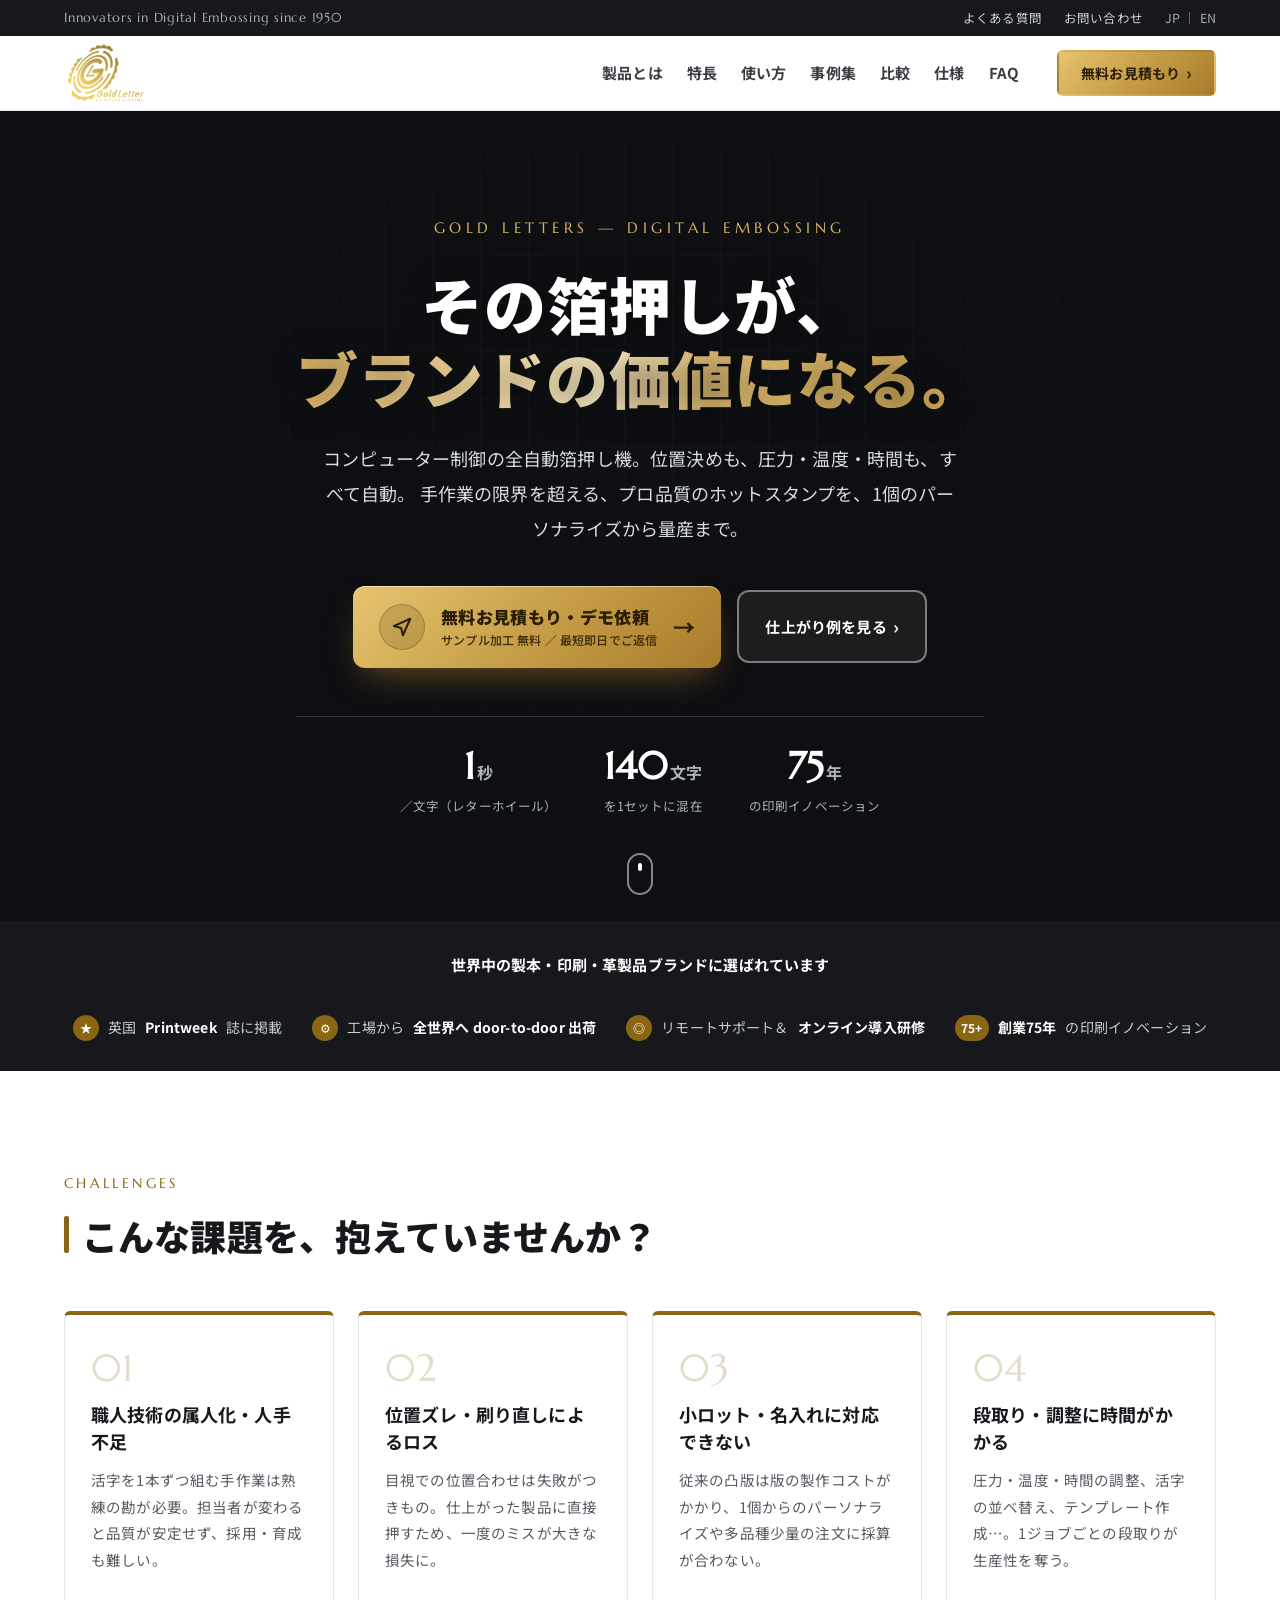
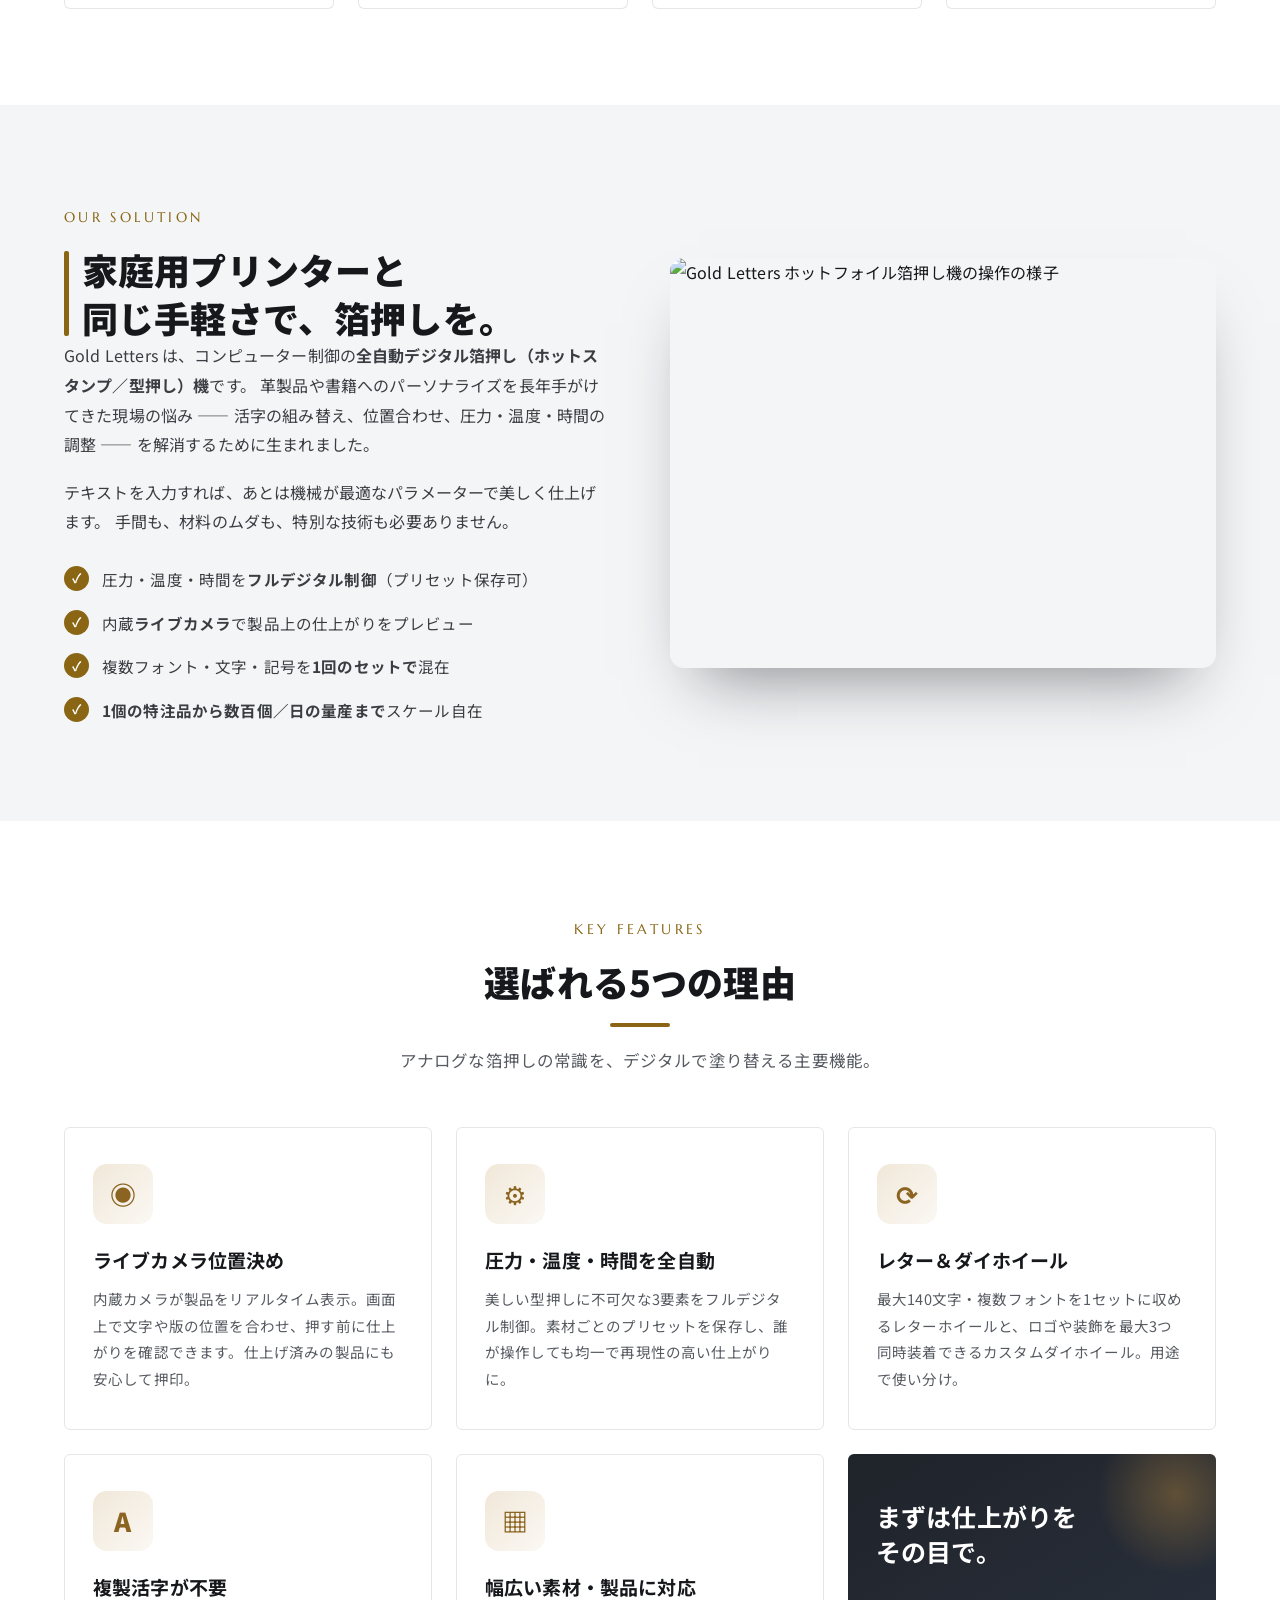
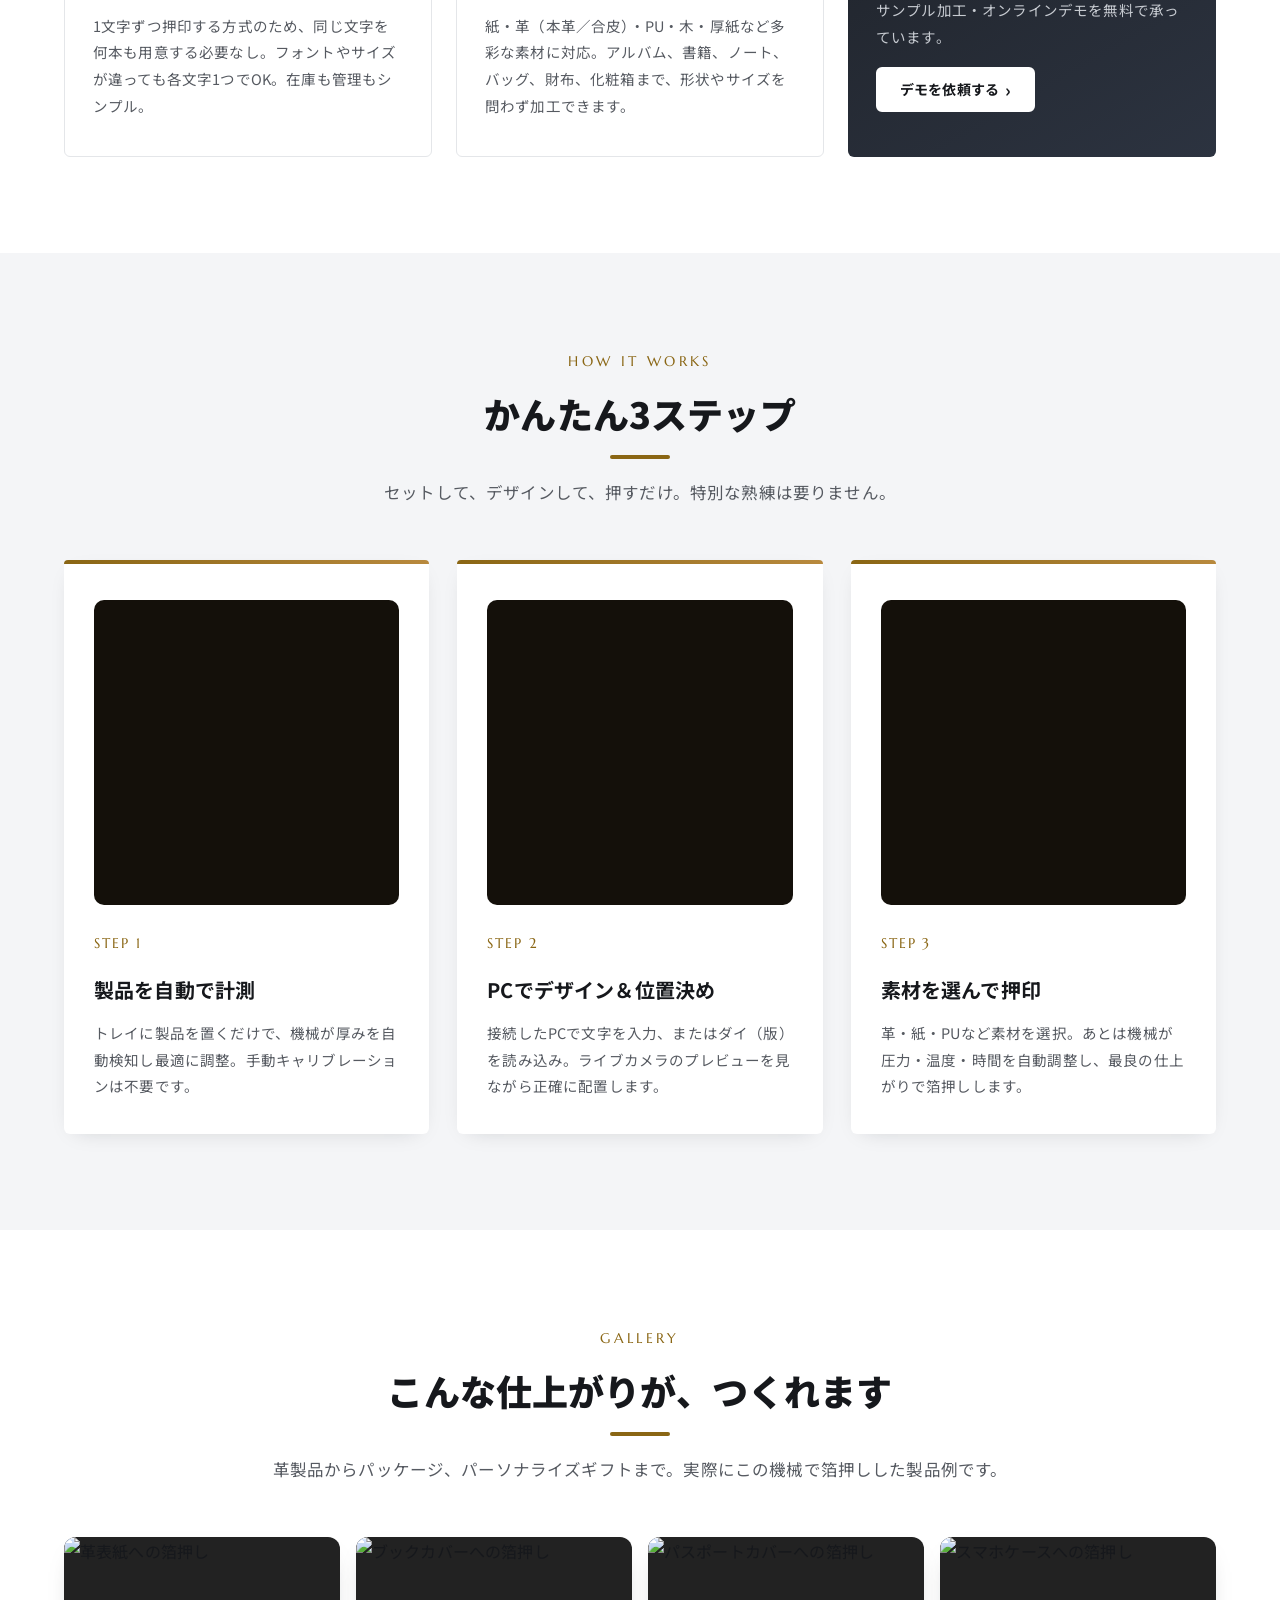
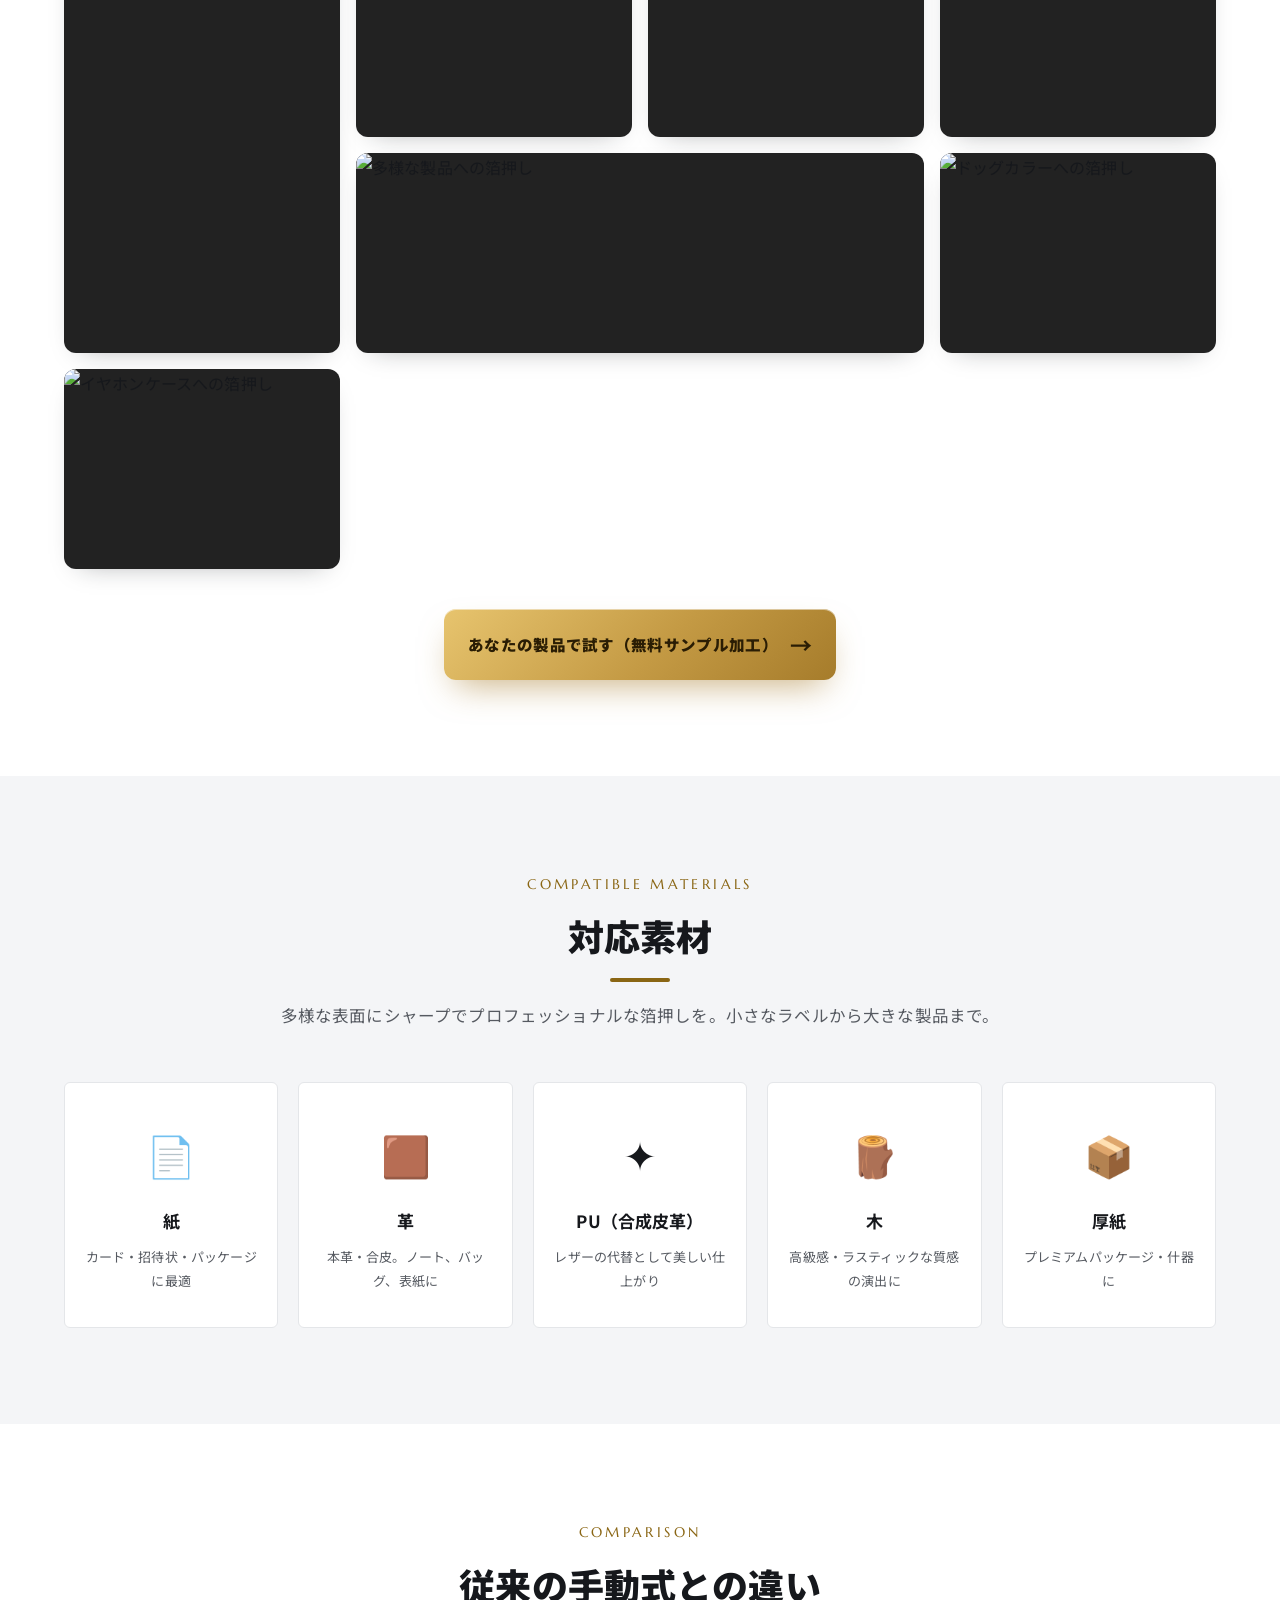
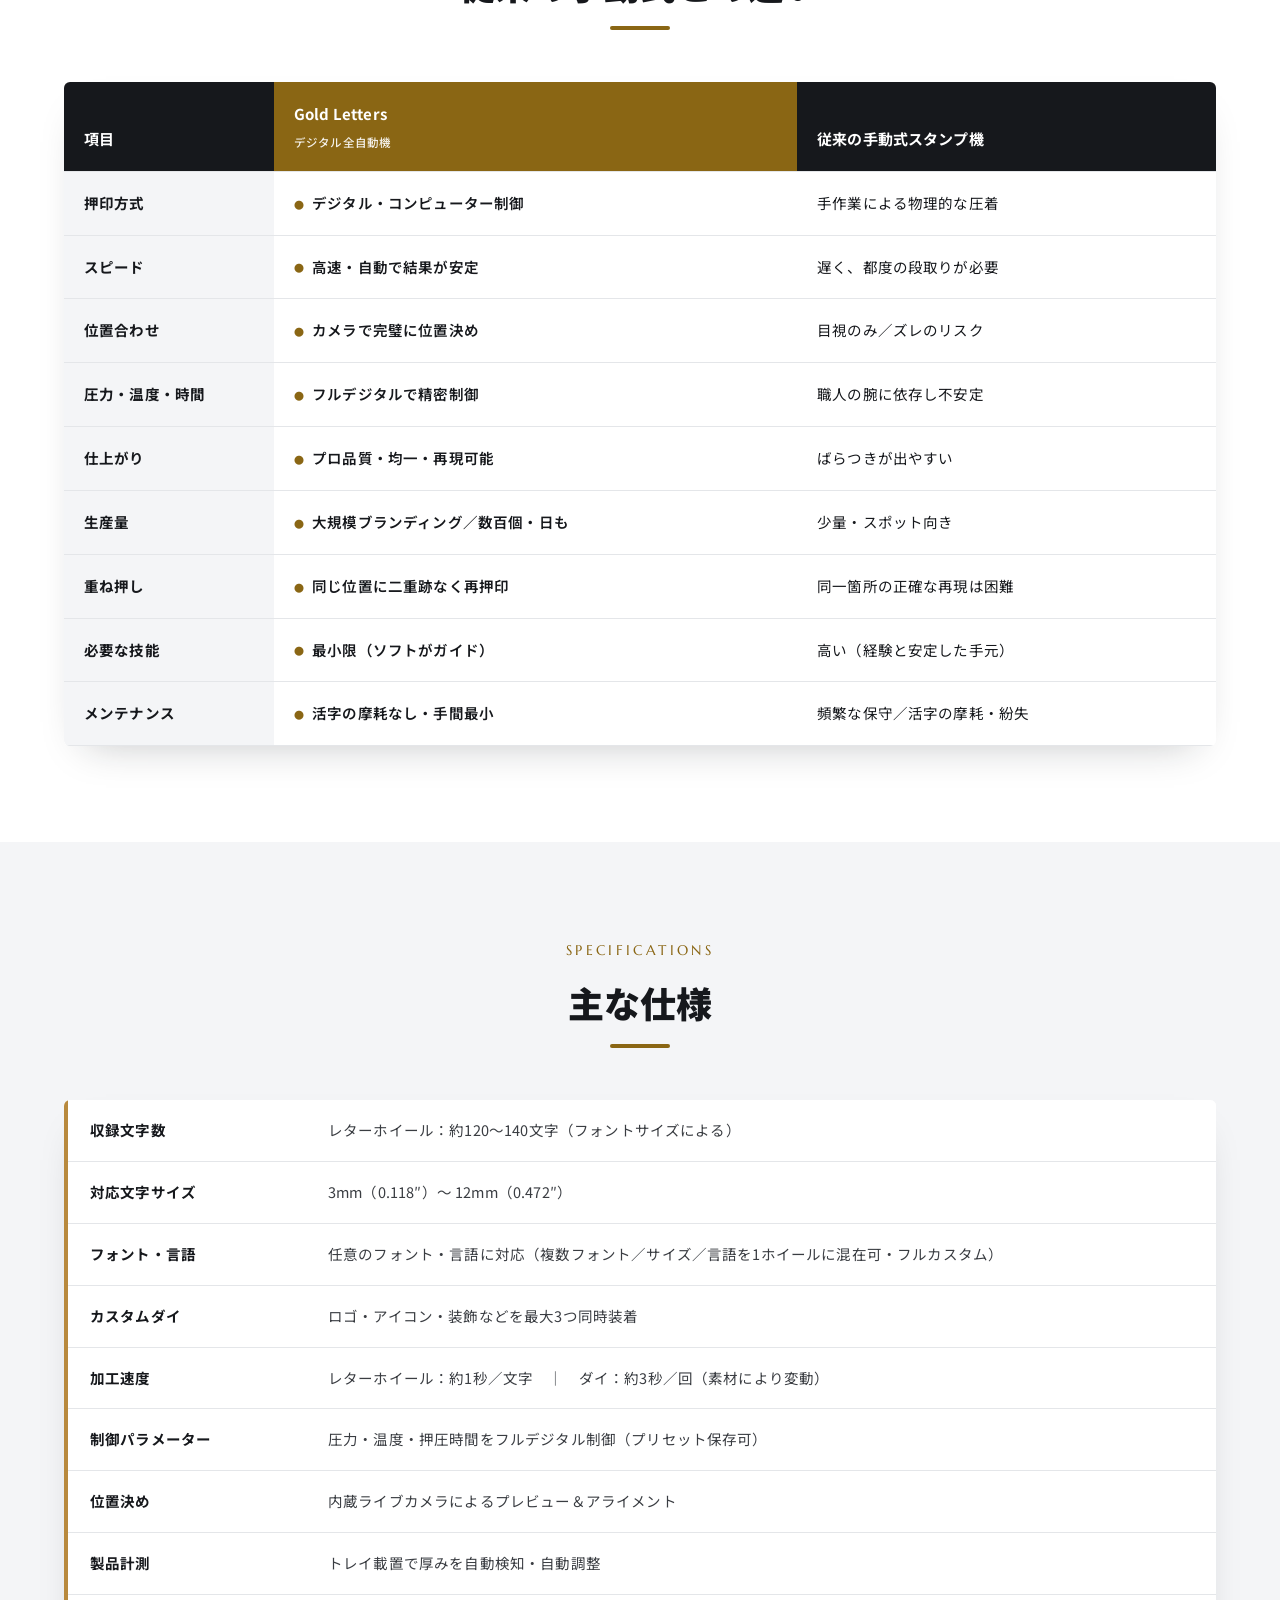
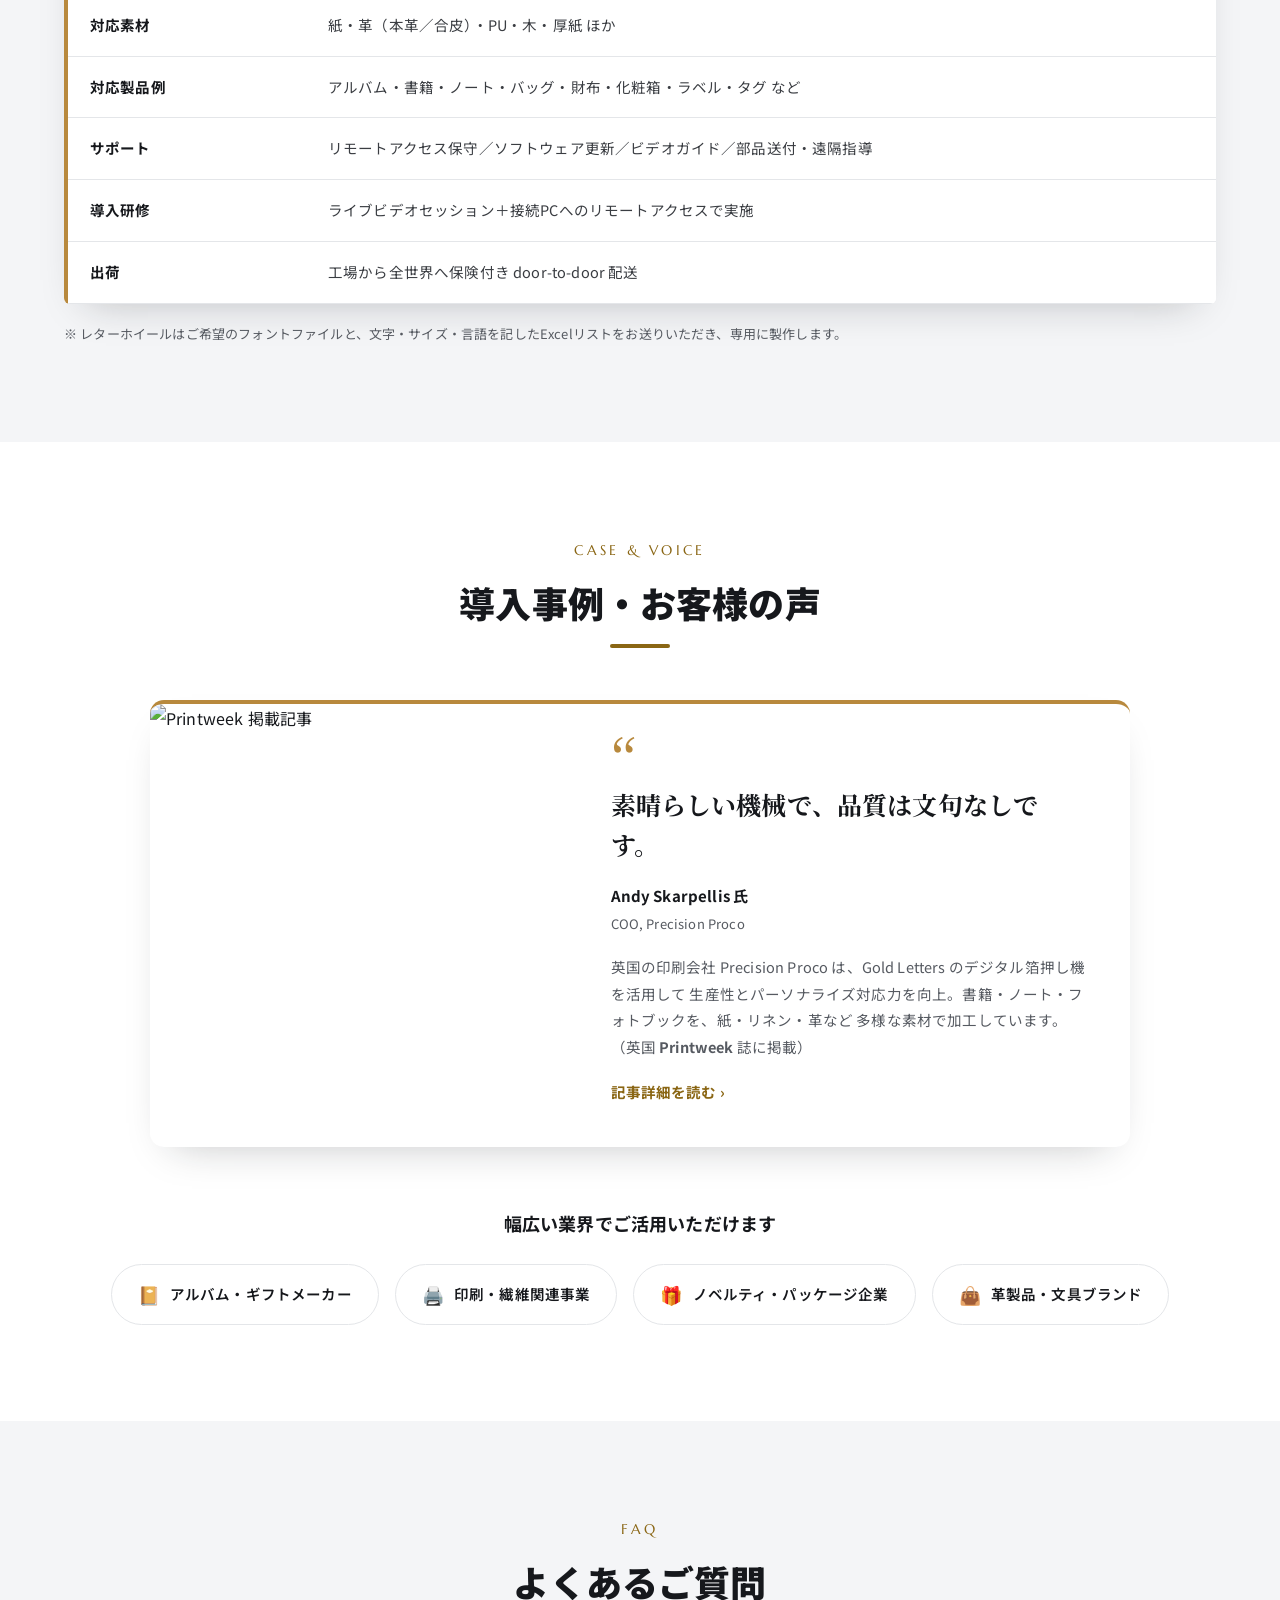
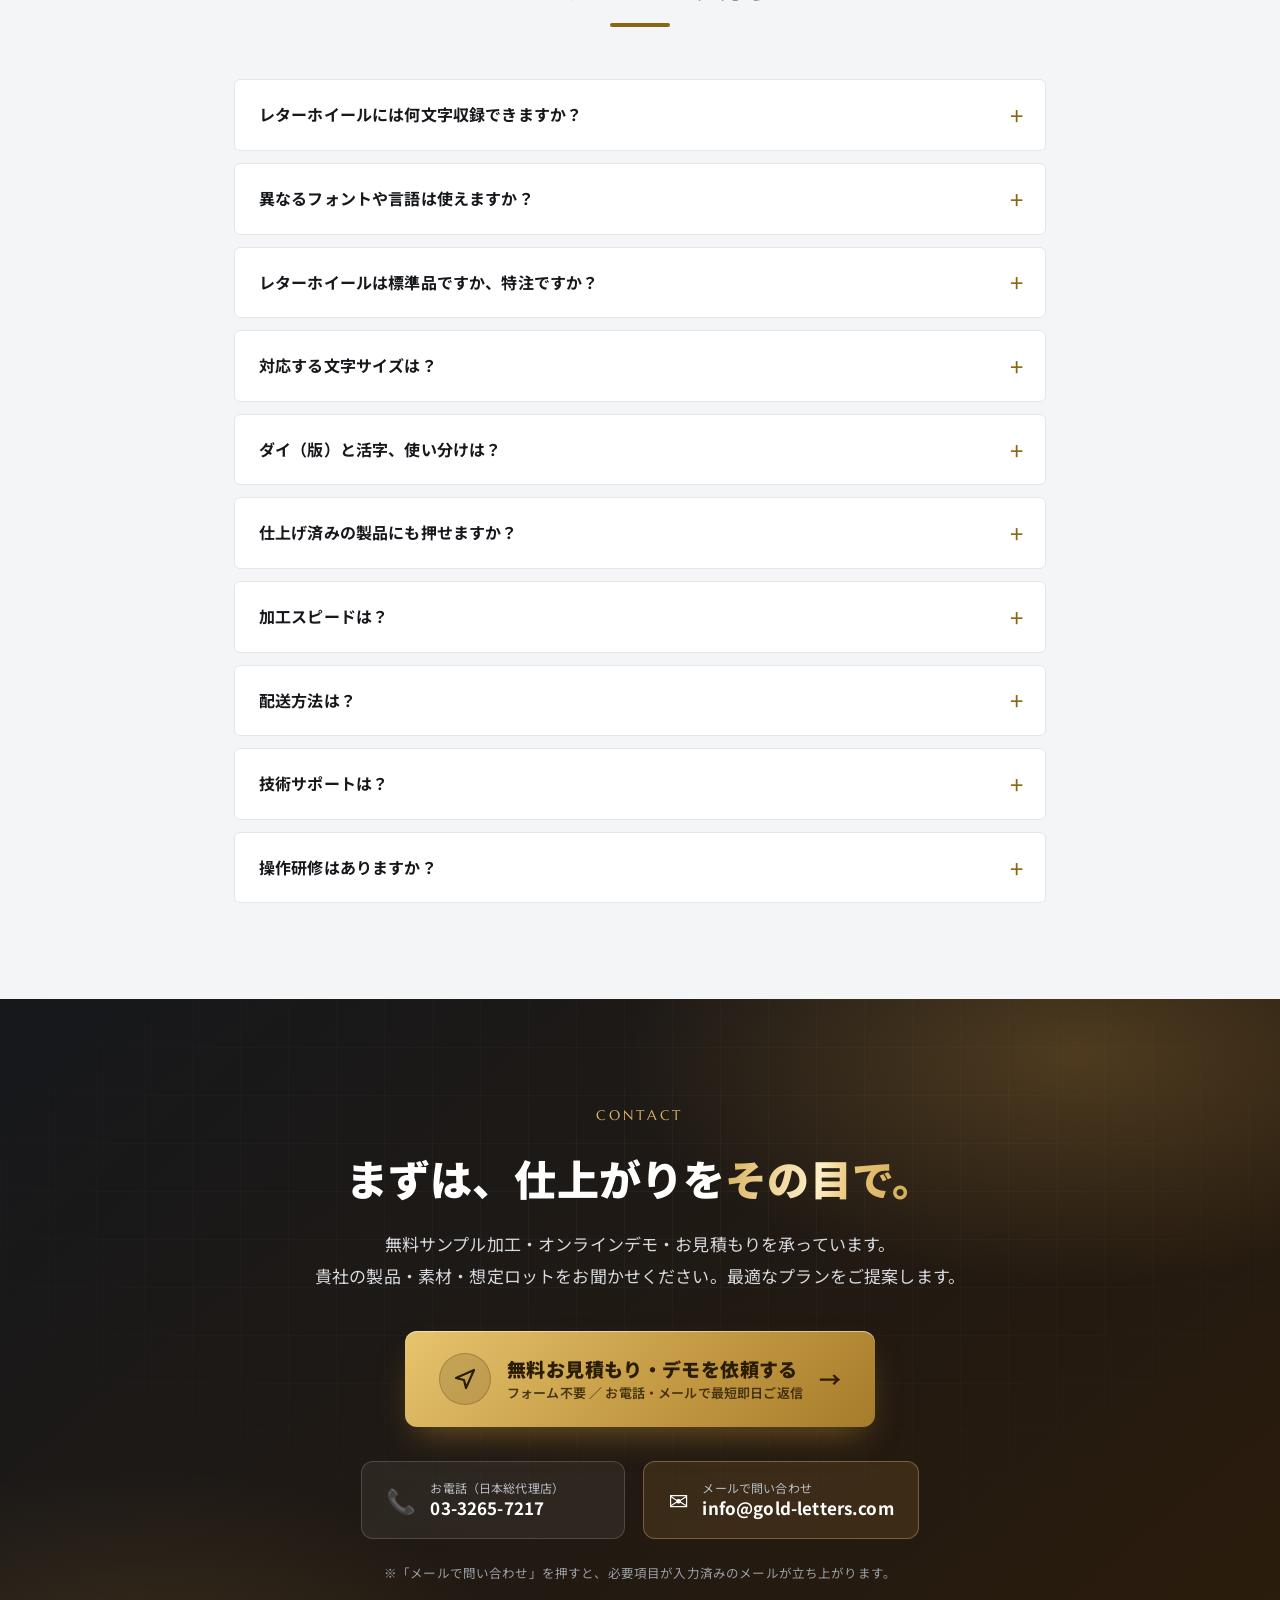
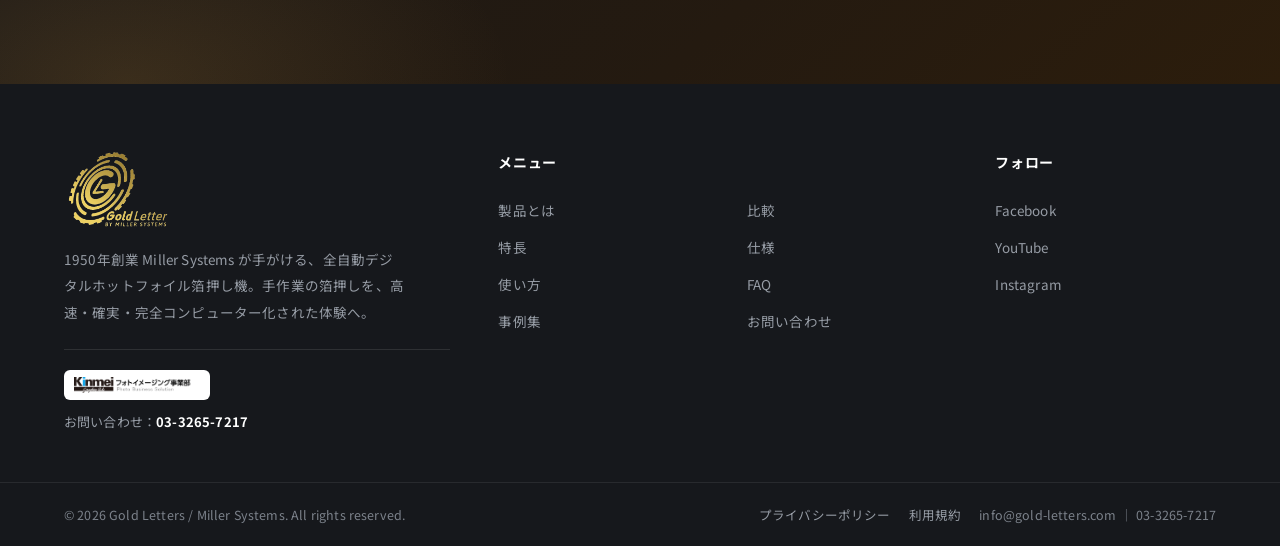
==== commit 49977f9d: "Remove 1/2/3 number badges from step videos" ====
--- a/index.html
+++ b/index.html
@@ -214,7 +214,6 @@
     <ol class="step-list">
       <li class="step-item">
         <div class="step-media">
-          <span class="step-num">1</span>
           <video src="assets/video/step-1.mp4" autoplay muted loop playsinline preload="metadata" aria-label="ステップ1の動画"></video>
         </div>
         <span class="step-no">STEP 1</span>
@@ -223,7 +222,6 @@
       </li>
       <li class="step-item">
         <div class="step-media">
-          <span class="step-num">2</span>
           <video src="assets/video/step-2.mp4" autoplay muted loop playsinline preload="metadata" aria-label="ステップ2の動画"></video>
         </div>
         <span class="step-no">STEP 2</span>
@@ -232,7 +230,6 @@
       </li>
       <li class="step-item">
         <div class="step-media">
-          <span class="step-num">3</span>
           <video src="assets/video/step-3.mp4" autoplay muted loop playsinline preload="metadata" aria-label="ステップ3の動画"></video>
         </div>
         <span class="step-no">STEP 3</span>
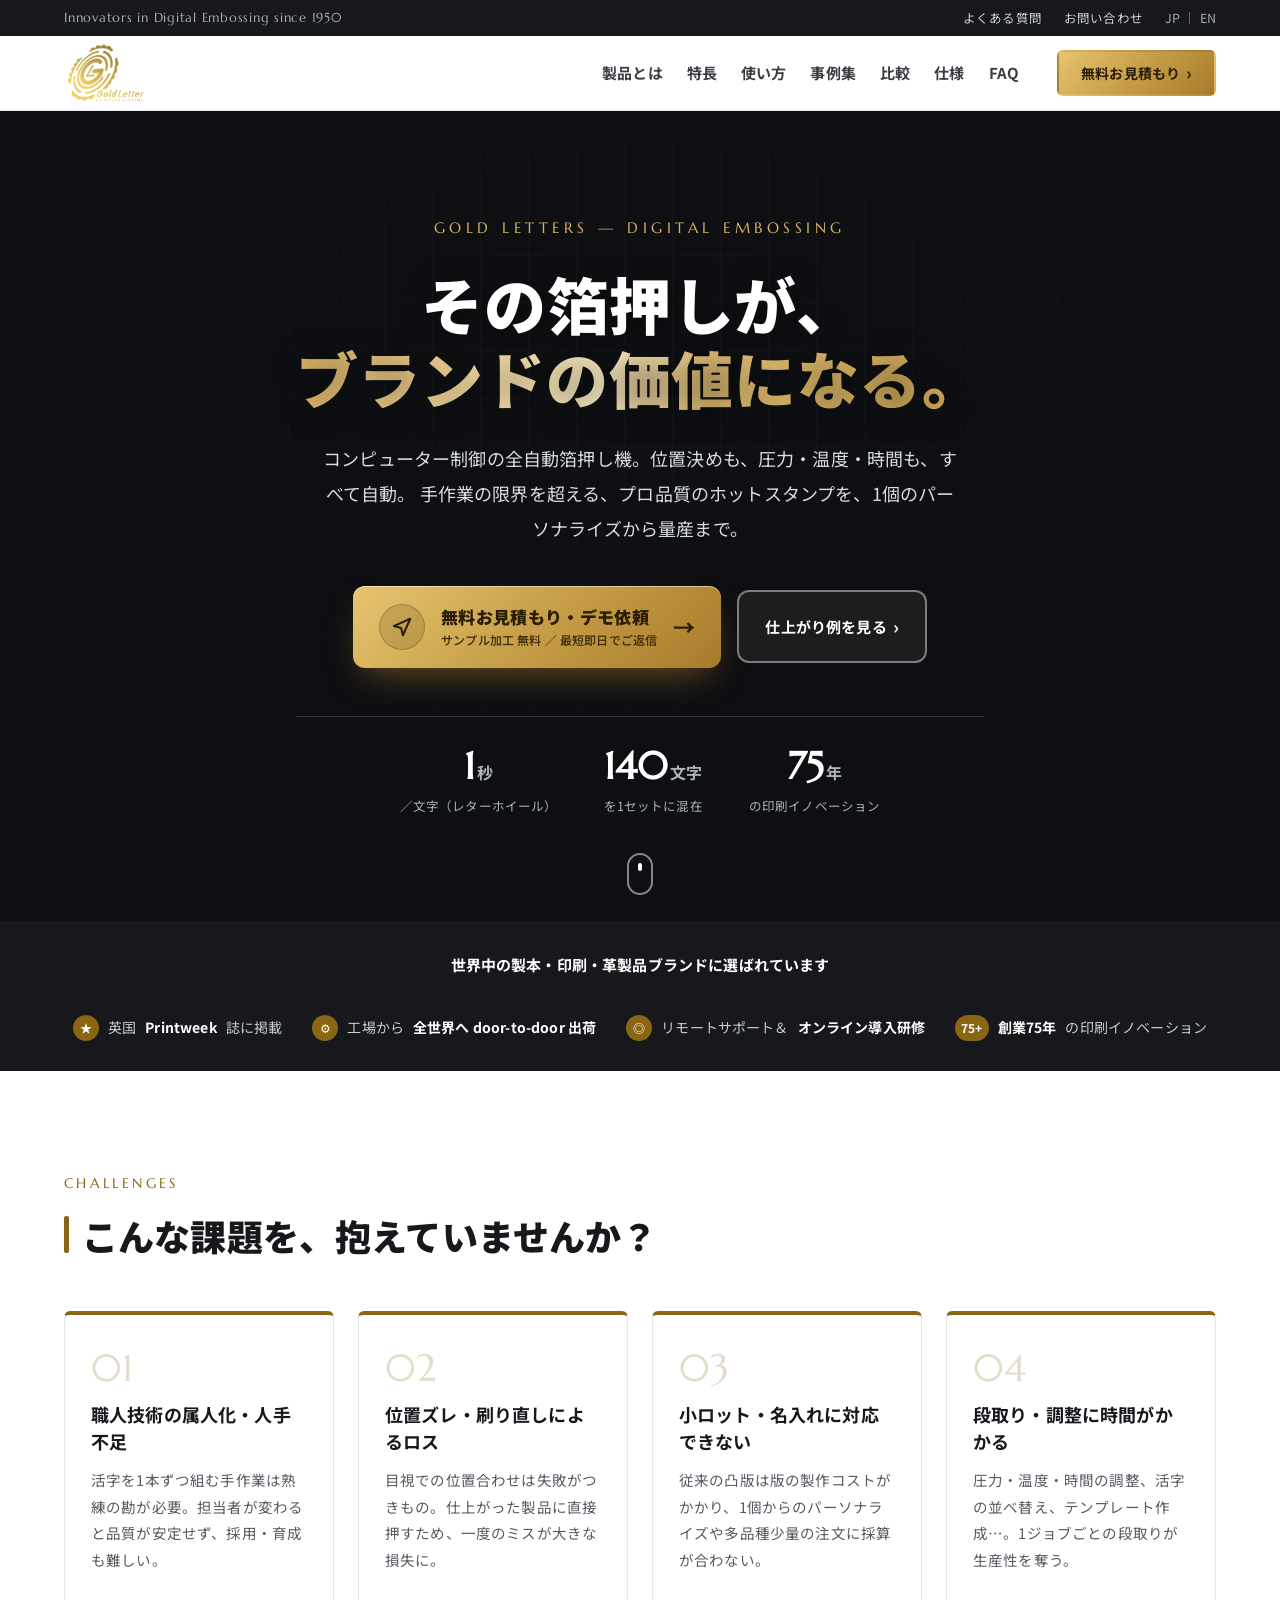
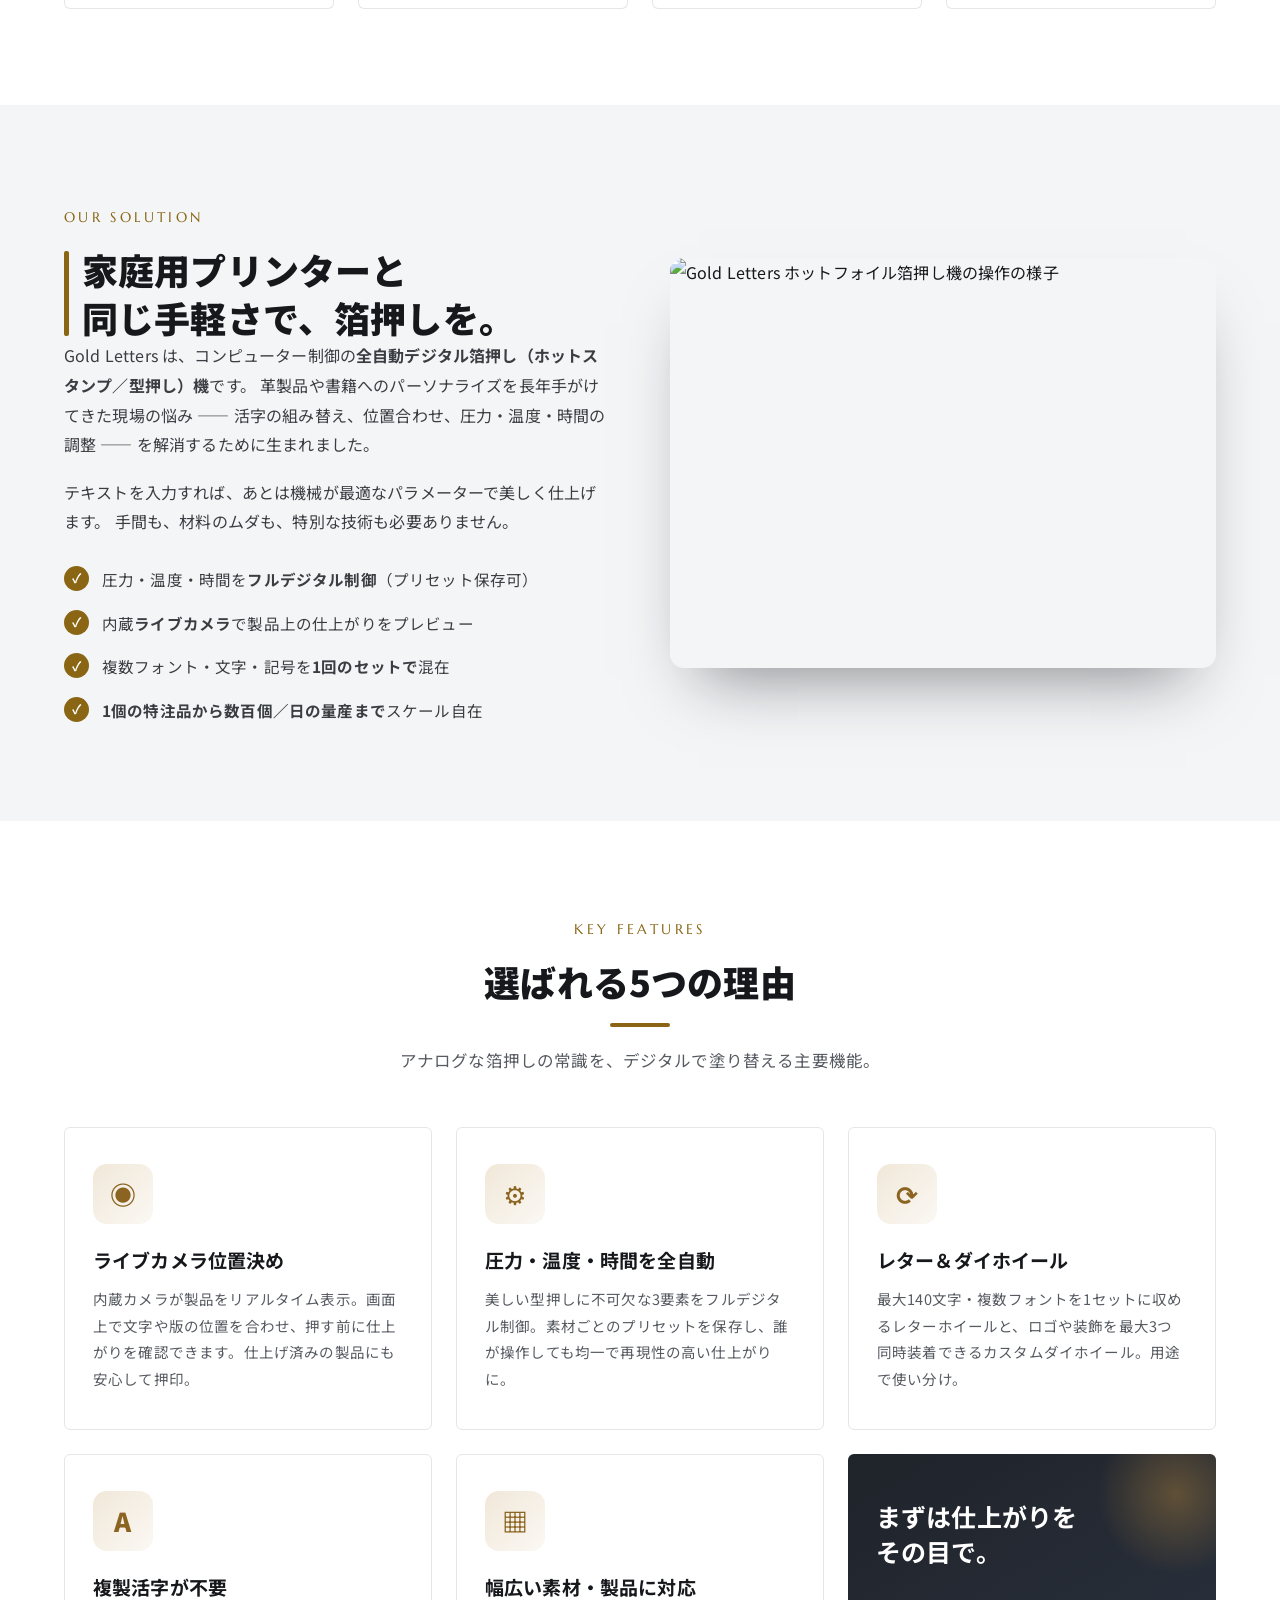
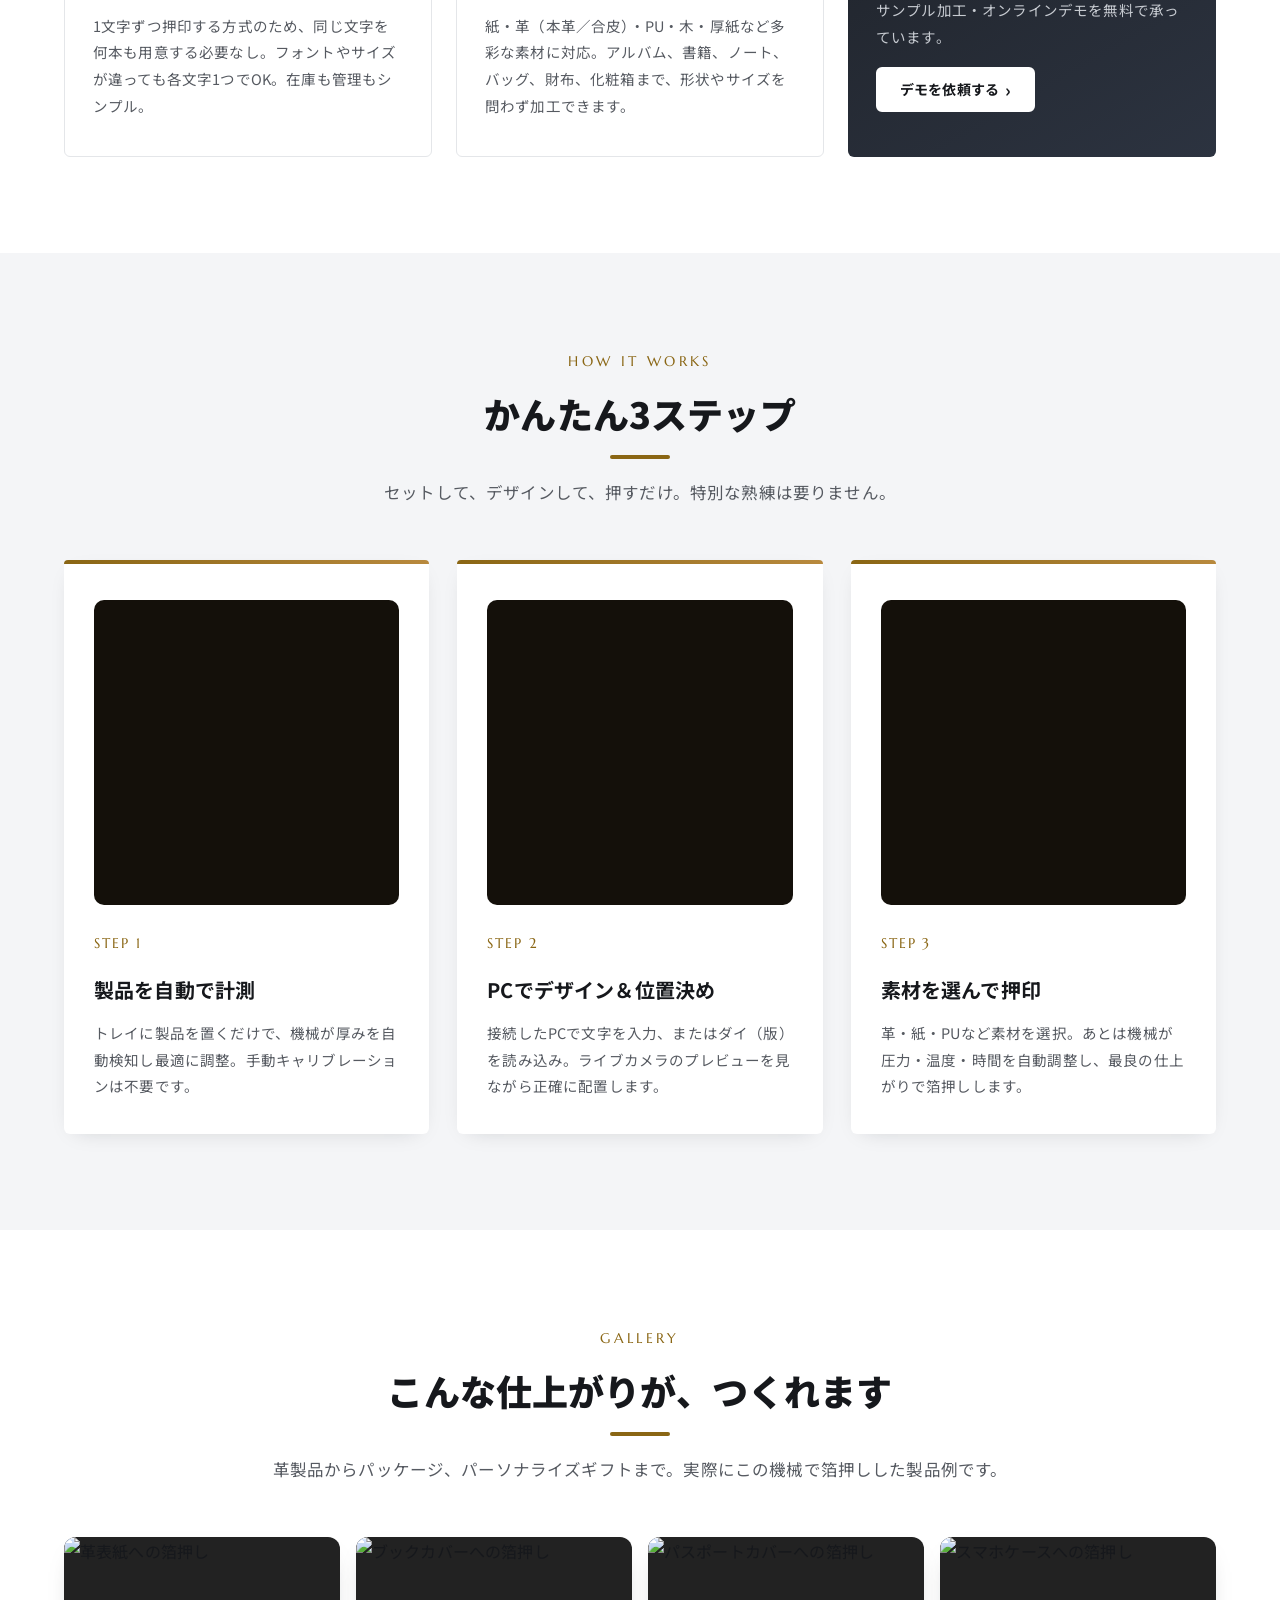
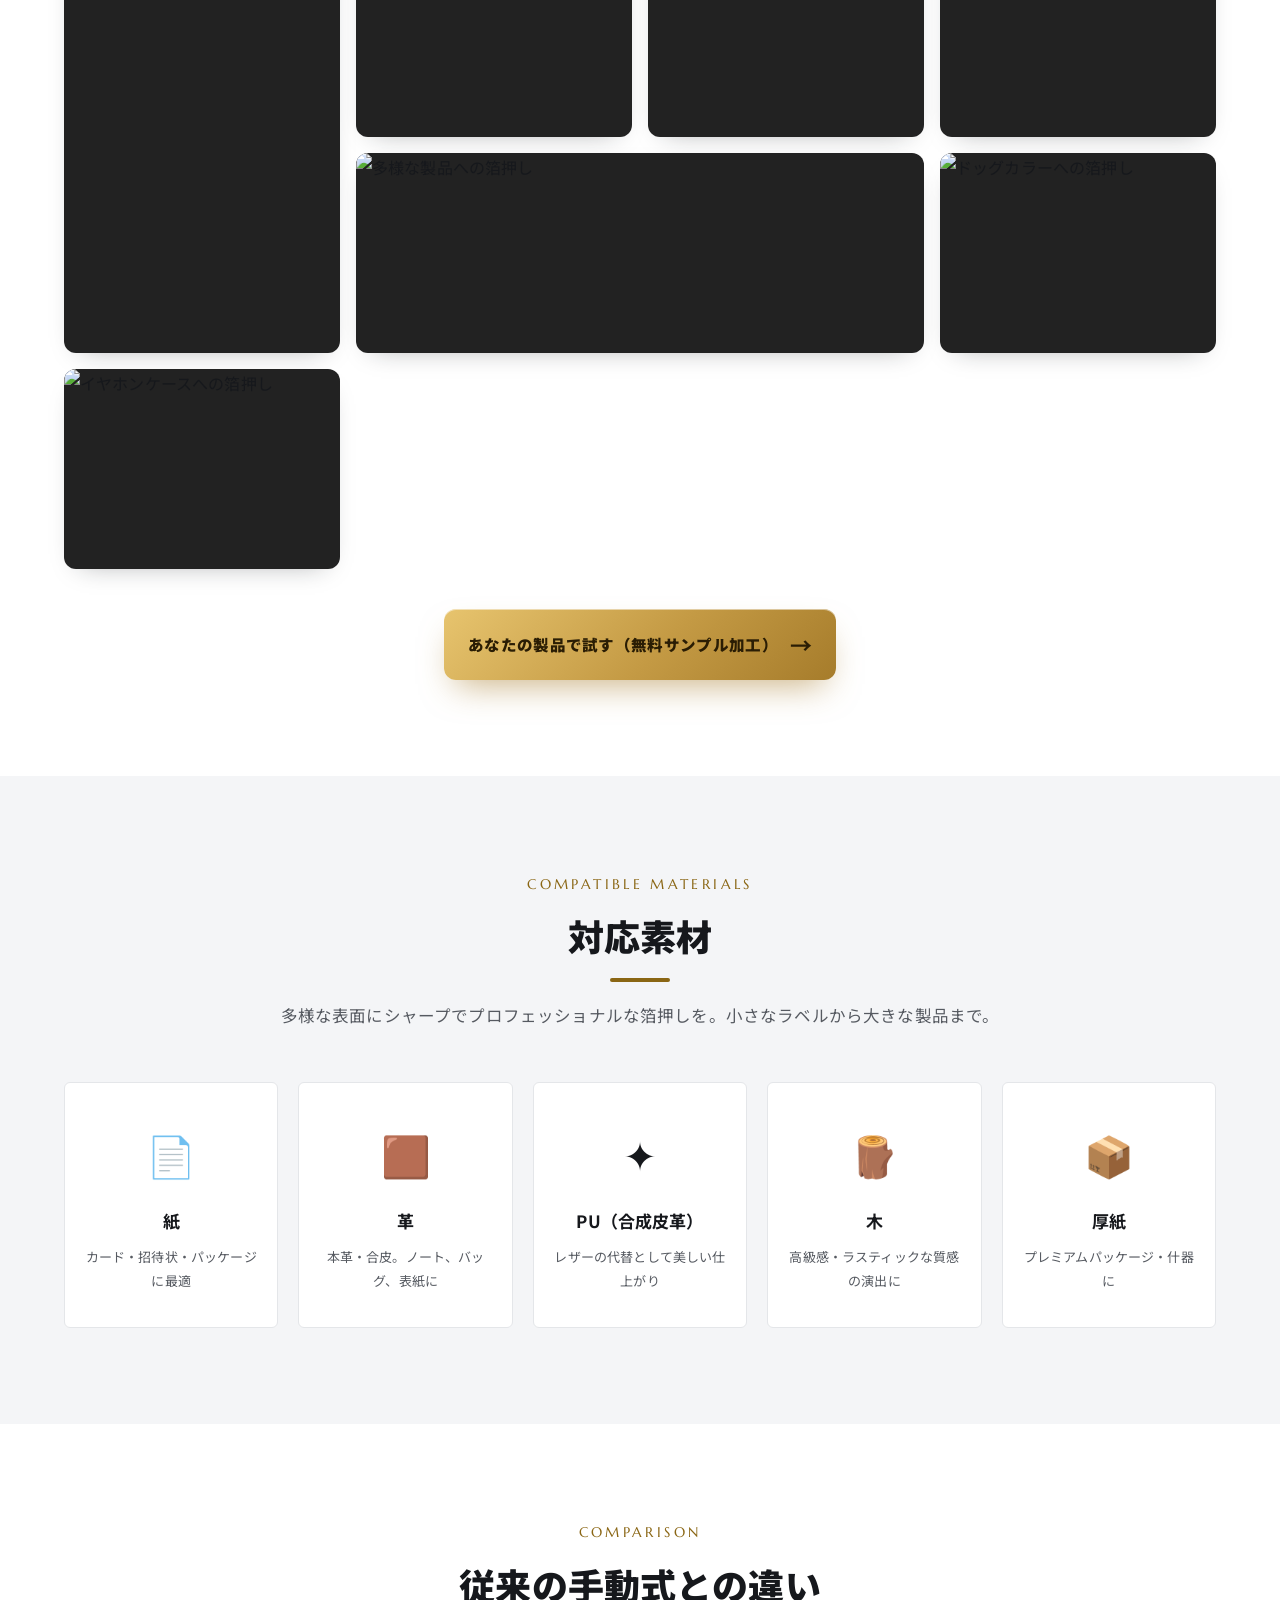
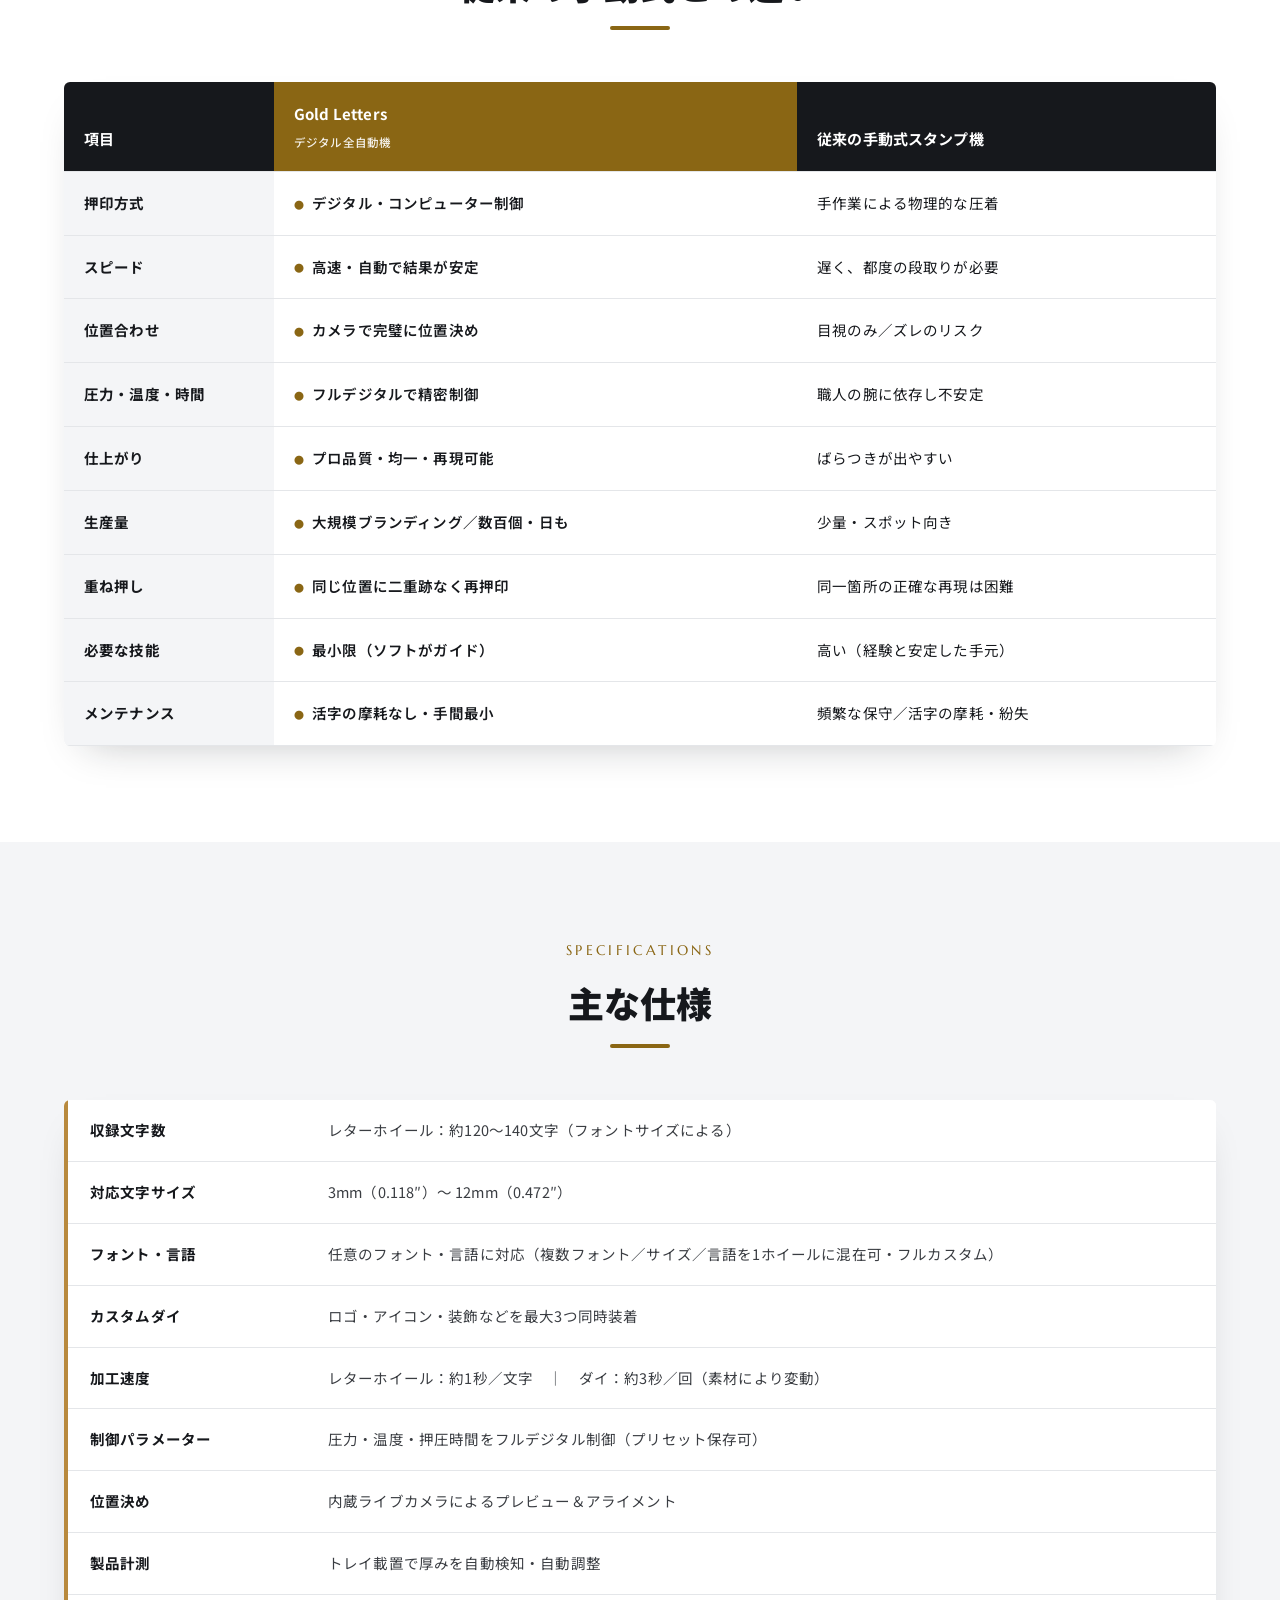
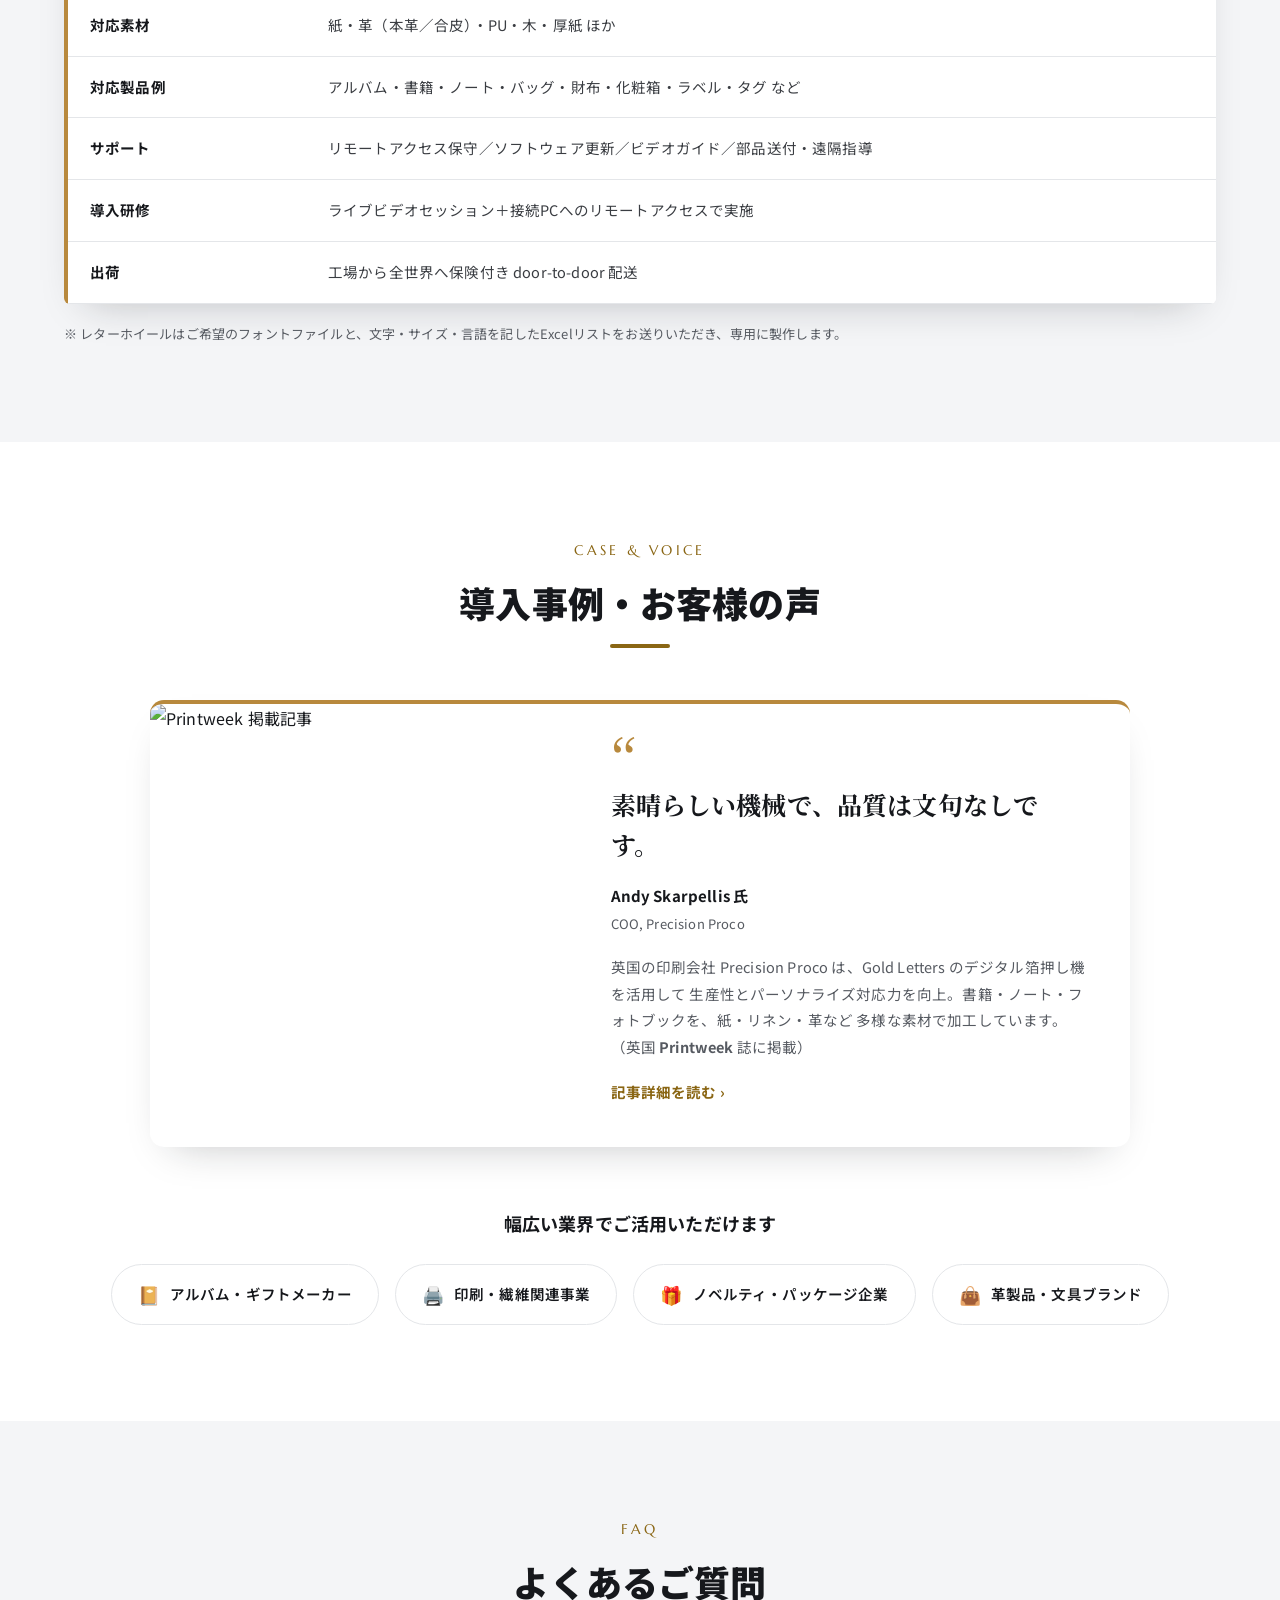
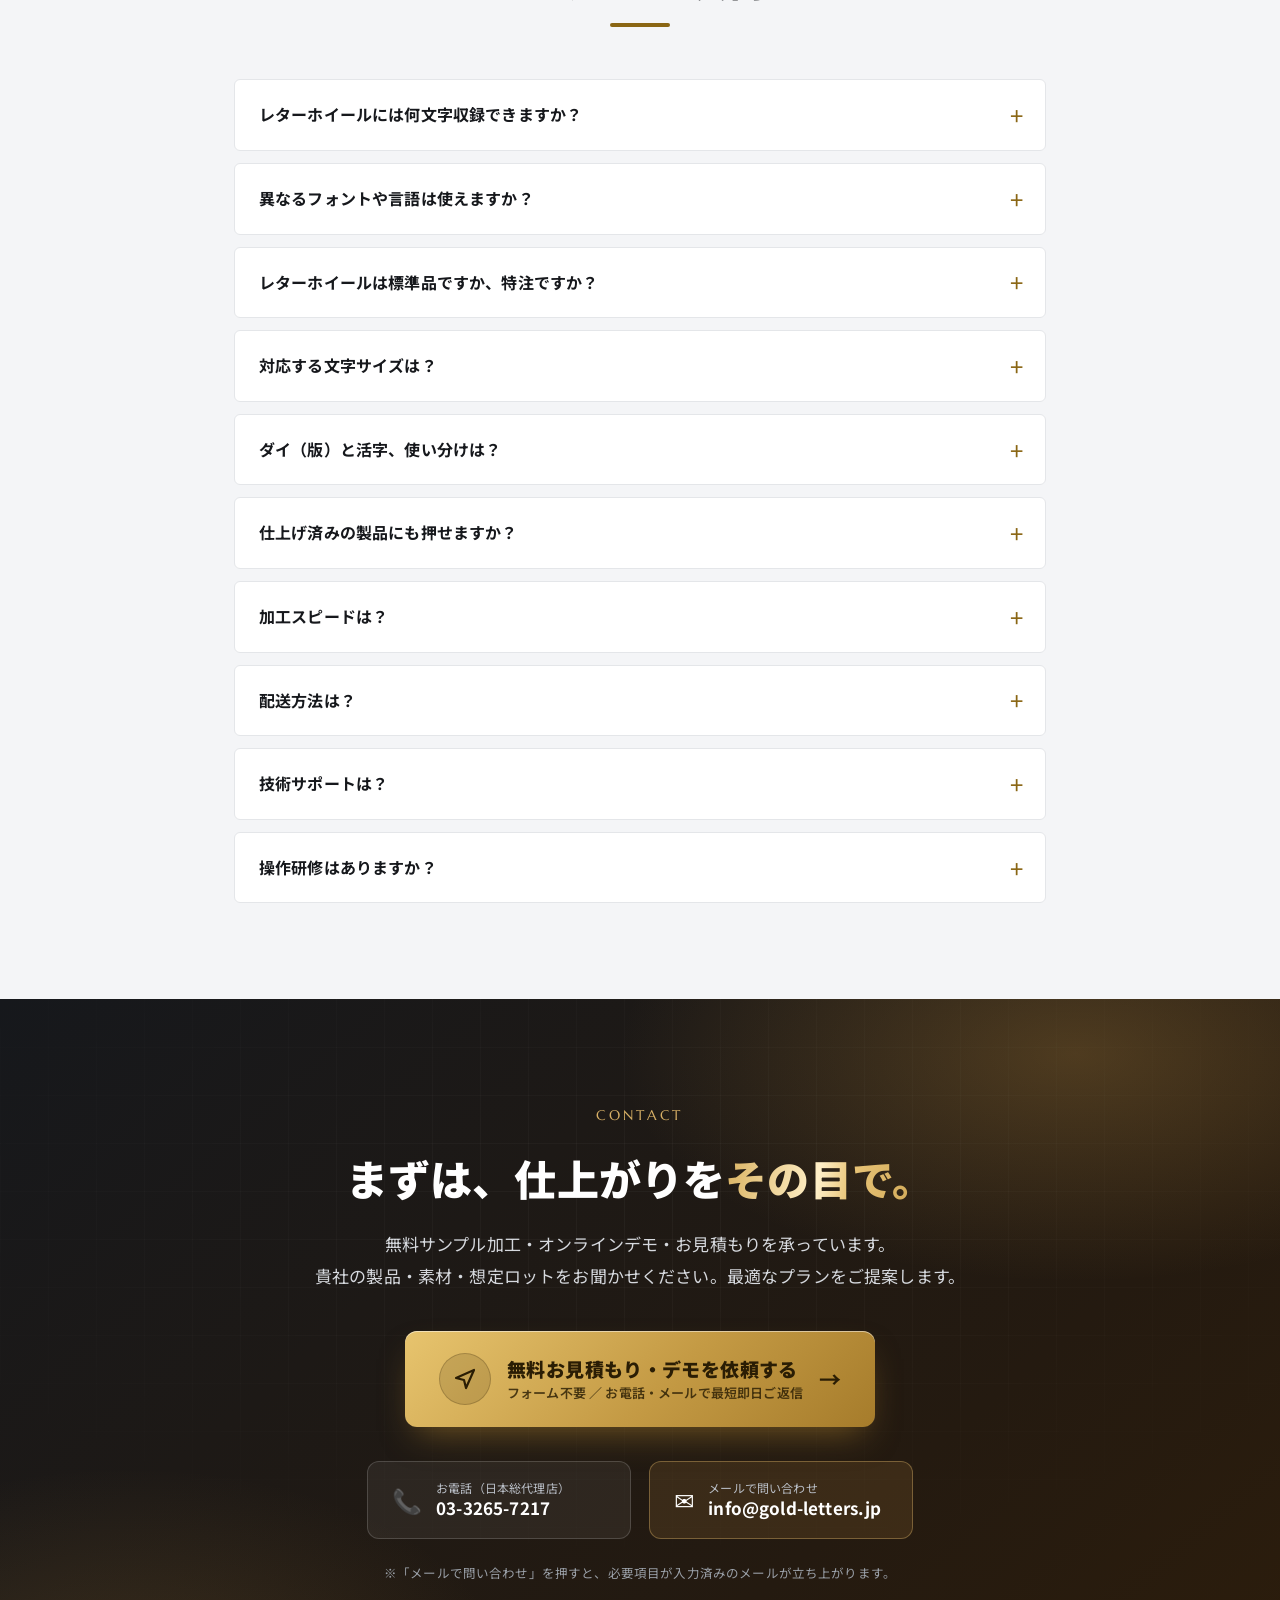
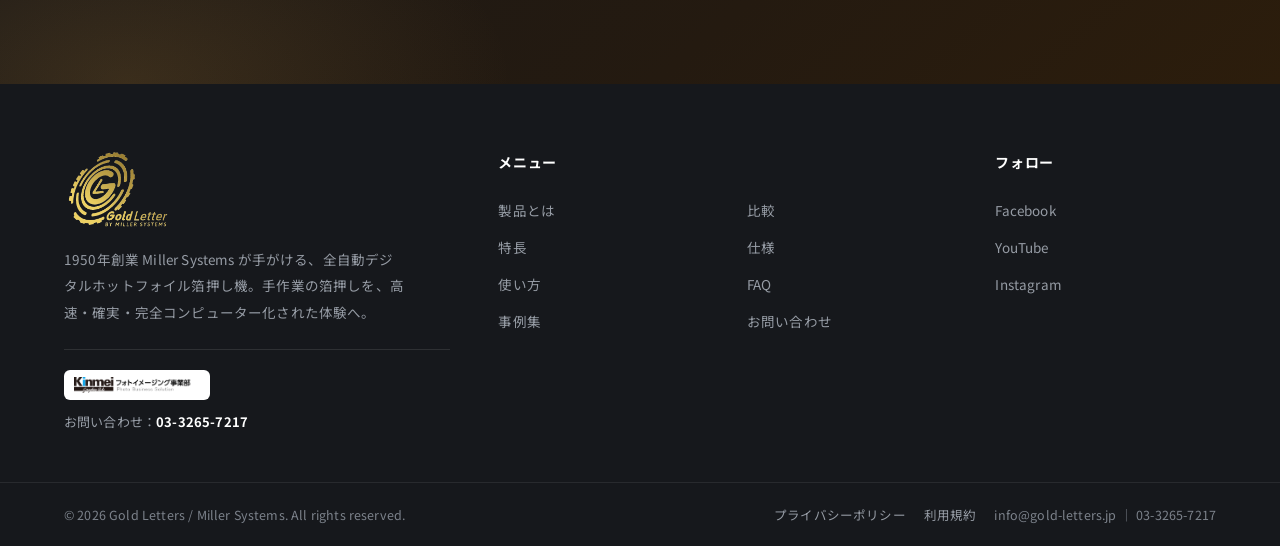
==== commit 7e2e3136: "Update contact email to info@gold-letters.jp" ====
--- a/index.html
+++ b/index.html
@@ -484,9 +484,9 @@
         <span class="ch-ic" aria-hidden="true">📞</span>
         <span class="ch-text"><span class="ch-label">お電話（日本総代理店）</span><span class="ch-val">03-3265-7217</span></span>
       </a>
-      <a href="mailto:info@gold-letters.com?subject=Gold%20Letters%20お見積もり依頼&body=会社名：%0D%0Aご担当者名：%0D%0A加工したい製品・素材：%0D%0A想定ロット数：%0D%0Aご質問：" class="channel channel-primary">
+      <a href="mailto:info@gold-letters.jp?subject=Gold%20Letters%20お見積もり依頼&body=会社名：%0D%0Aご担当者名：%0D%0A加工したい製品・素材：%0D%0A想定ロット数：%0D%0Aご質問：" class="channel channel-primary">
         <span class="ch-ic" aria-hidden="true">✉️</span>
-        <span class="ch-text"><span class="ch-label">メールで問い合わせ</span><span class="ch-val">info@gold-letters.com</span></span>
+        <span class="ch-text"><span class="ch-label">メールで問い合わせ</span><span class="ch-val">info@gold-letters.jp</span></span>
       </a>
     </div>
     <p class="cta-mailnote">※「メールで問い合わせ」を押すと、必要項目が入力済みのメールが立ち上がります。</p>
@@ -537,7 +537,7 @@
       <nav class="footer-legal" aria-label="規約">
         <a href="#">プライバシーポリシー</a>
         <a href="#">利用規約</a>
-        <span class="footer-contact">info@gold-letters.com ｜ 03-3265-7217</span>
+        <span class="footer-contact">info@gold-letters.jp ｜ 03-3265-7217</span>
       </nav>
     </div>
   </div>
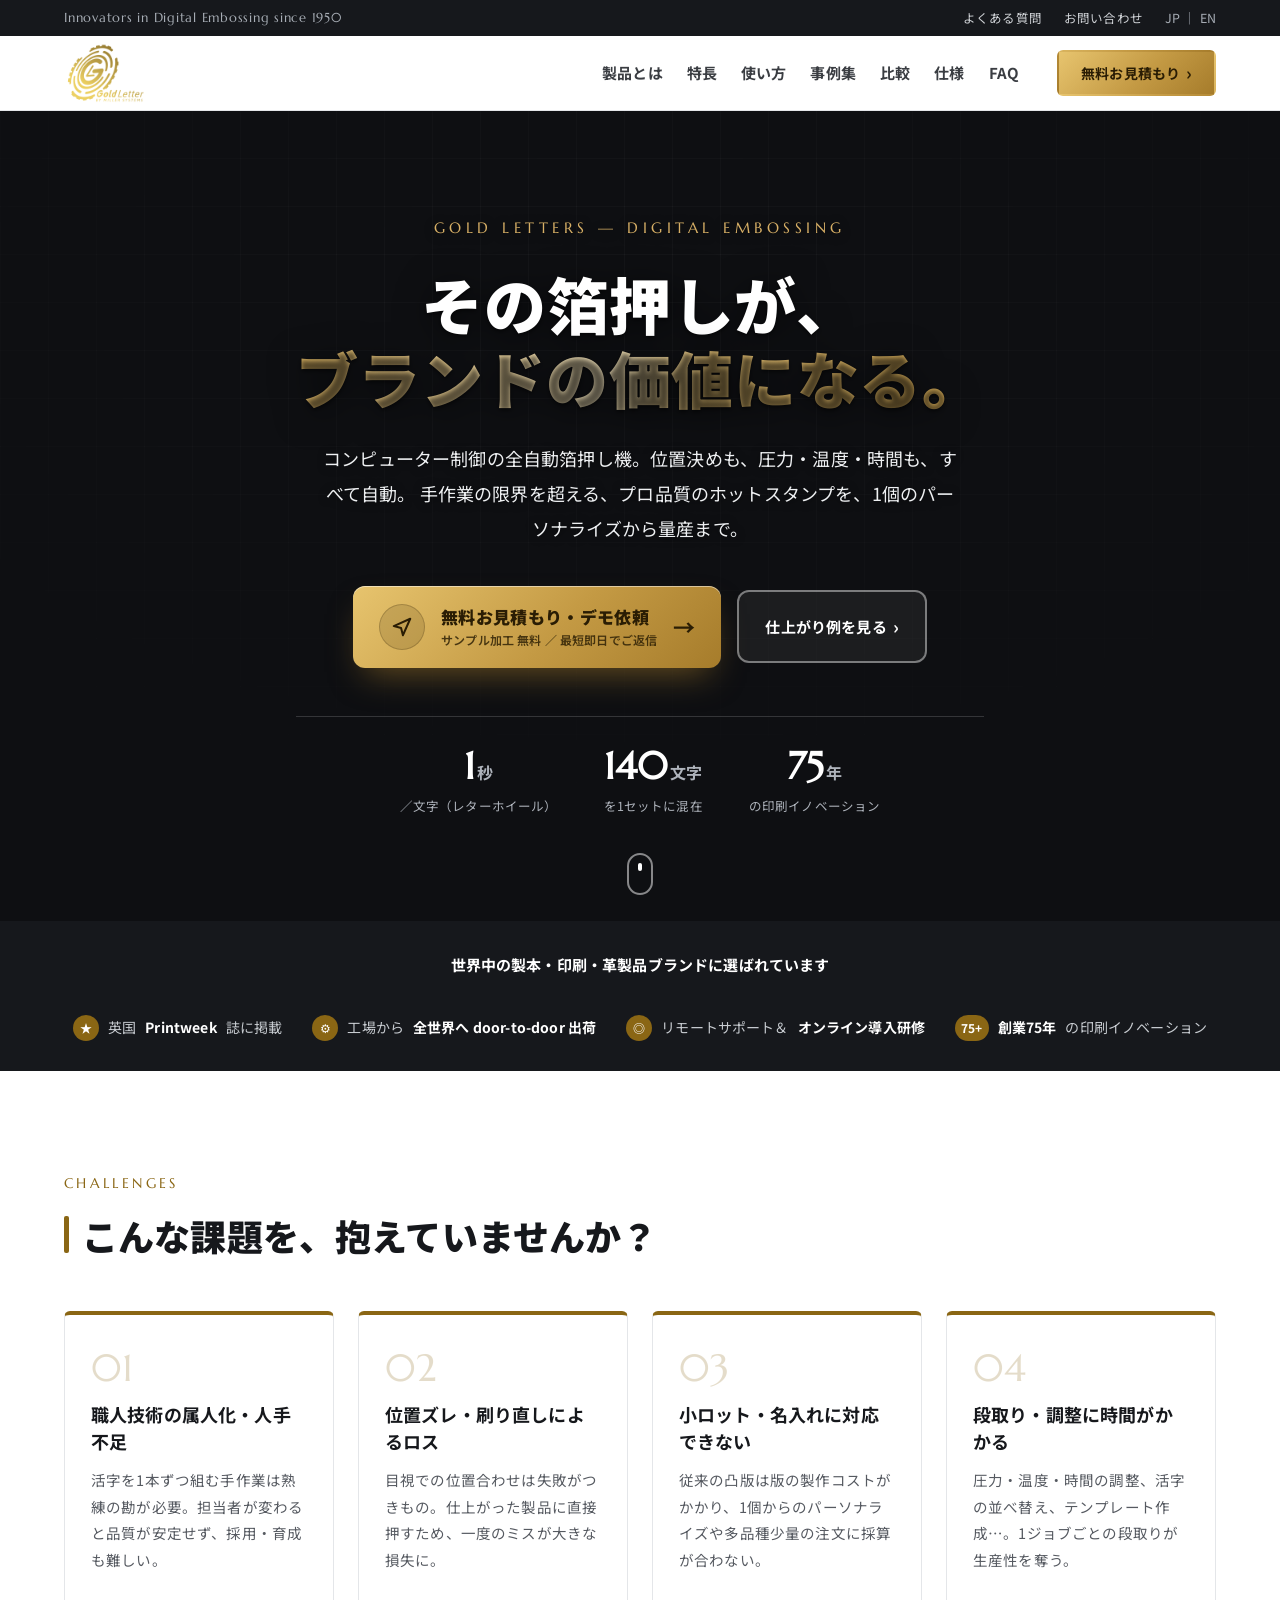
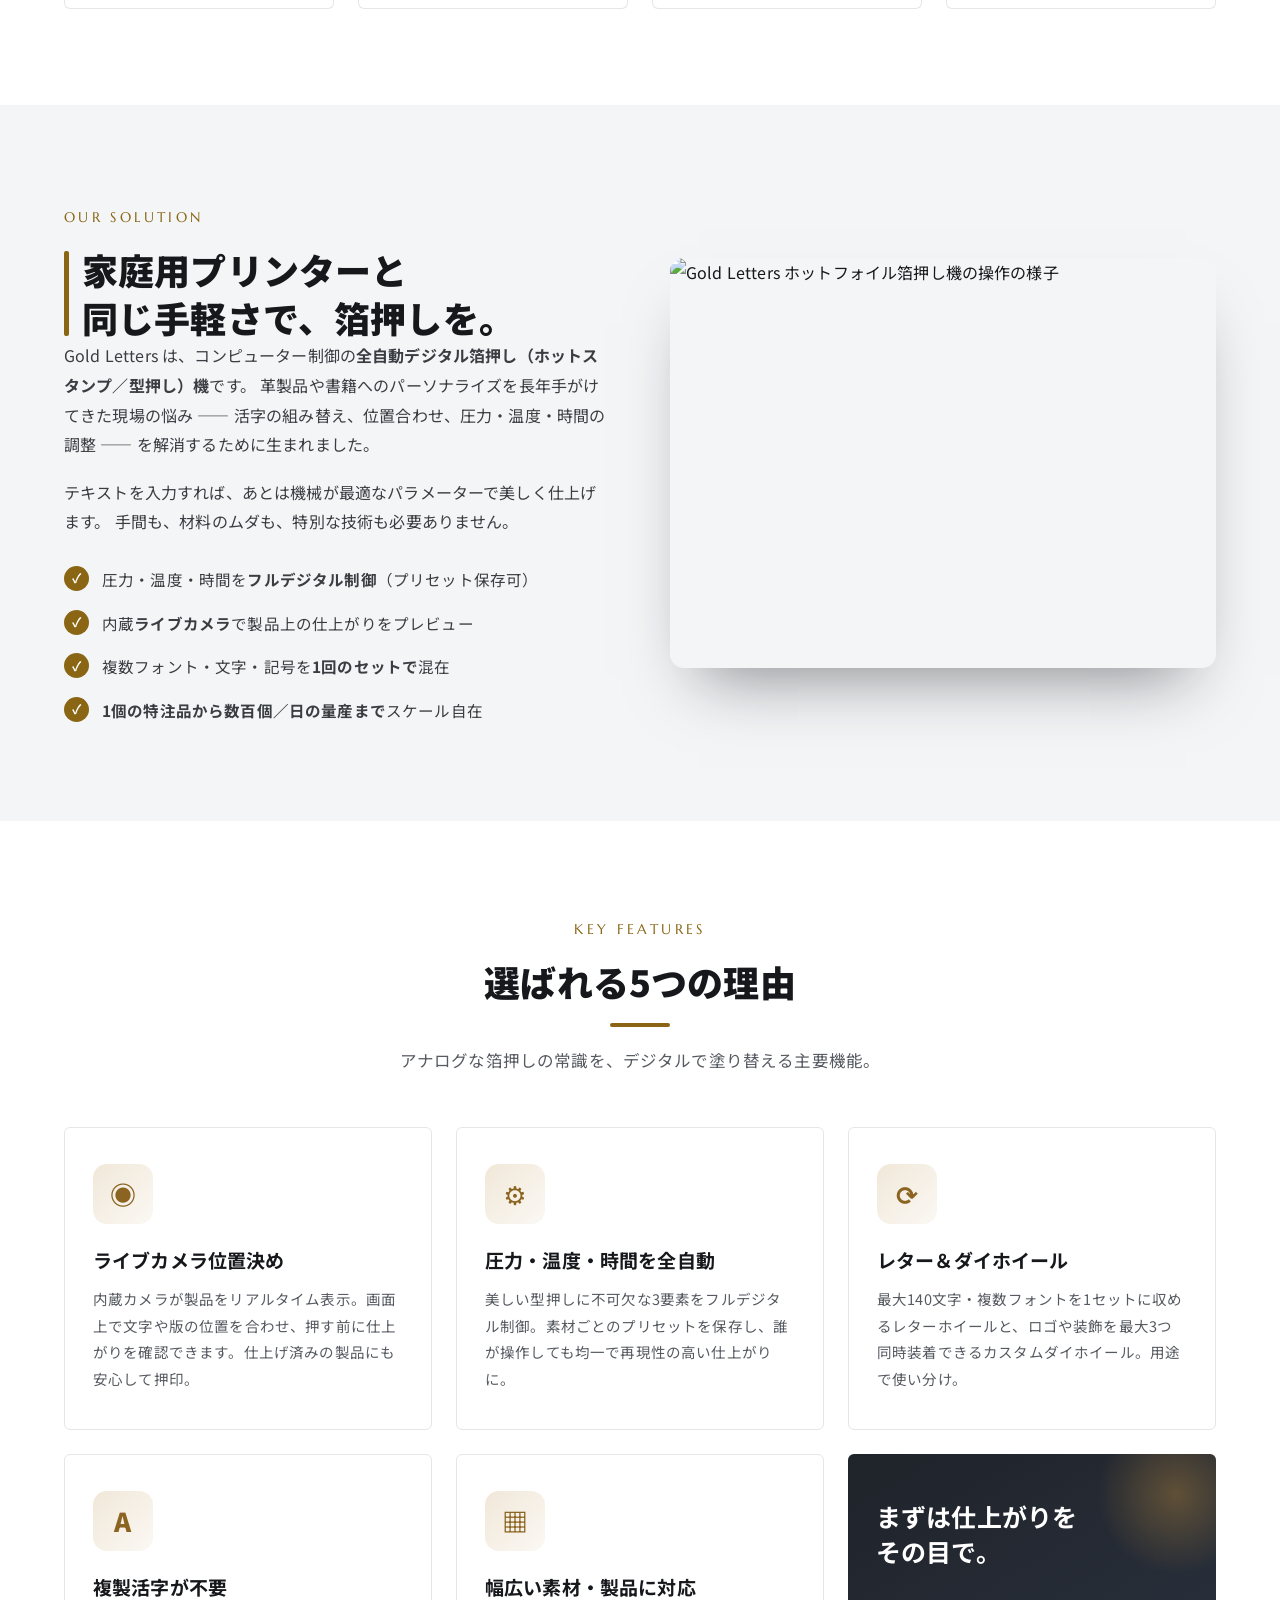
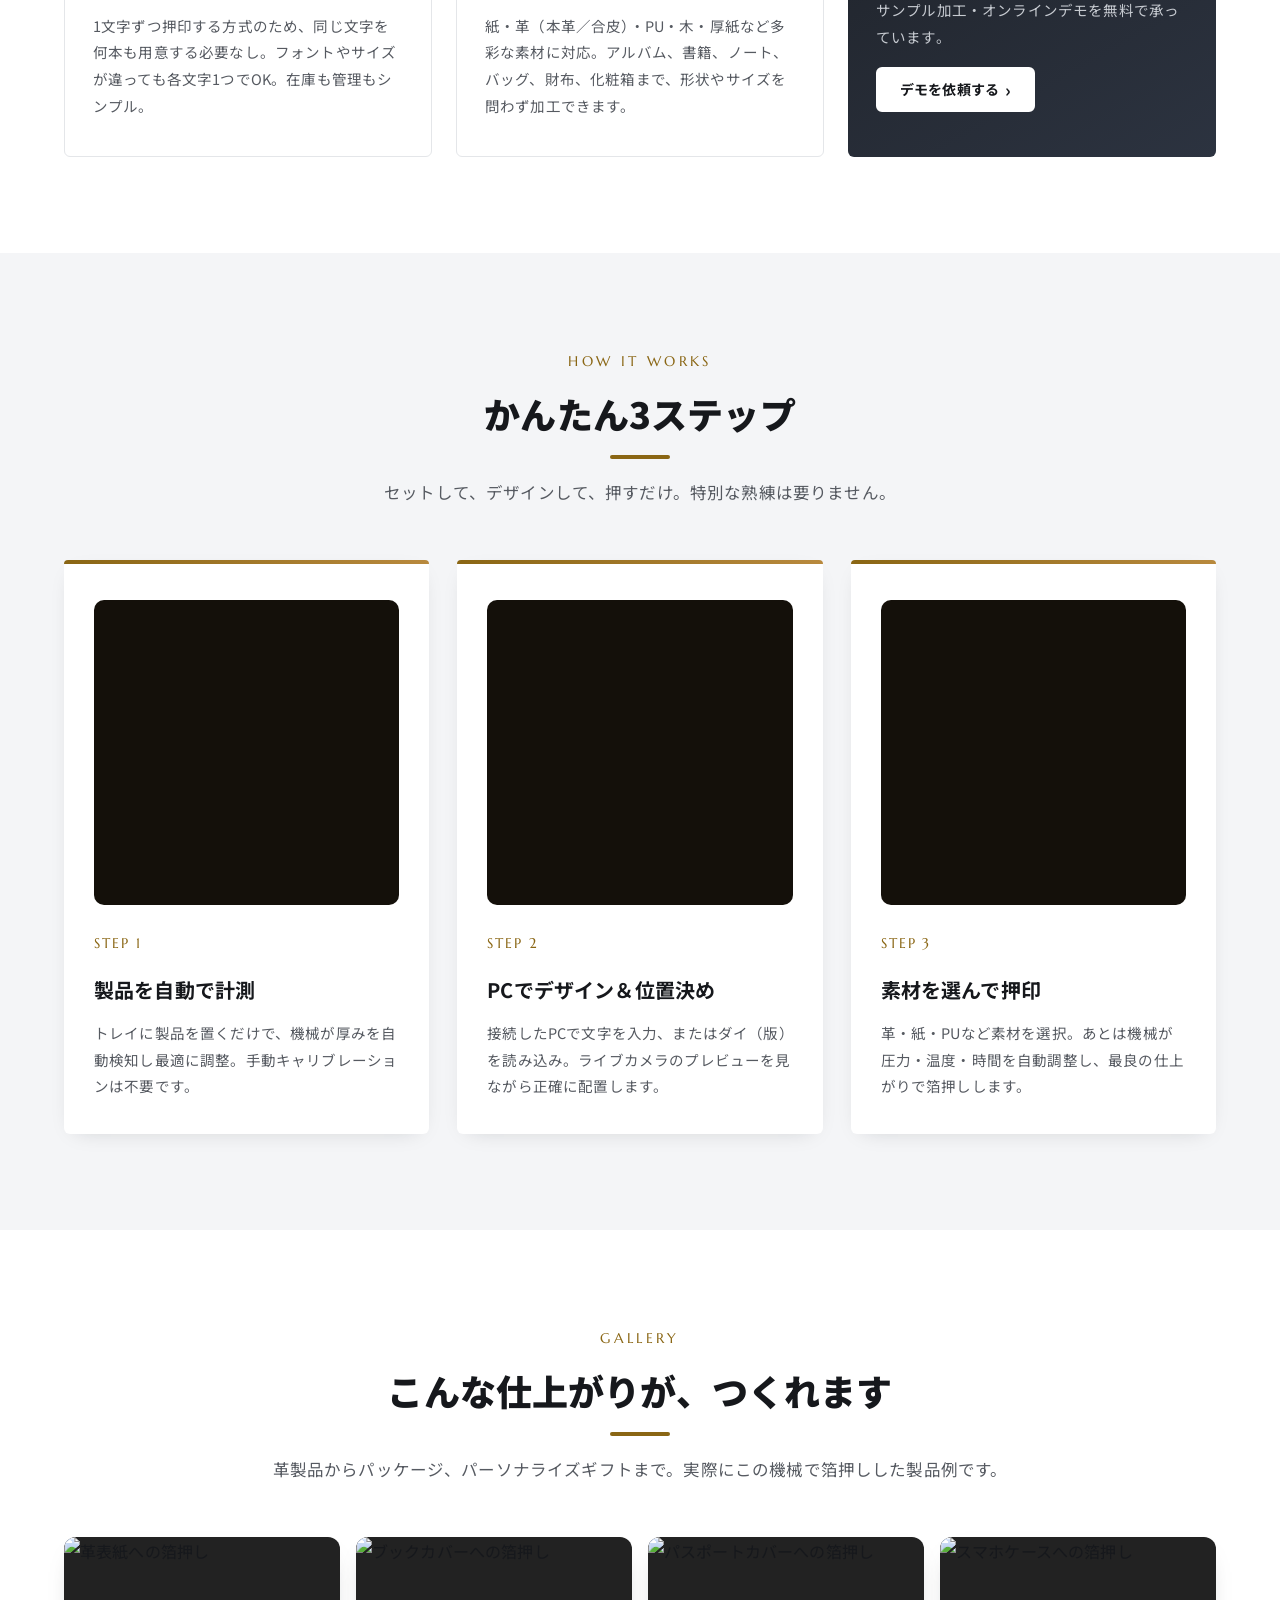
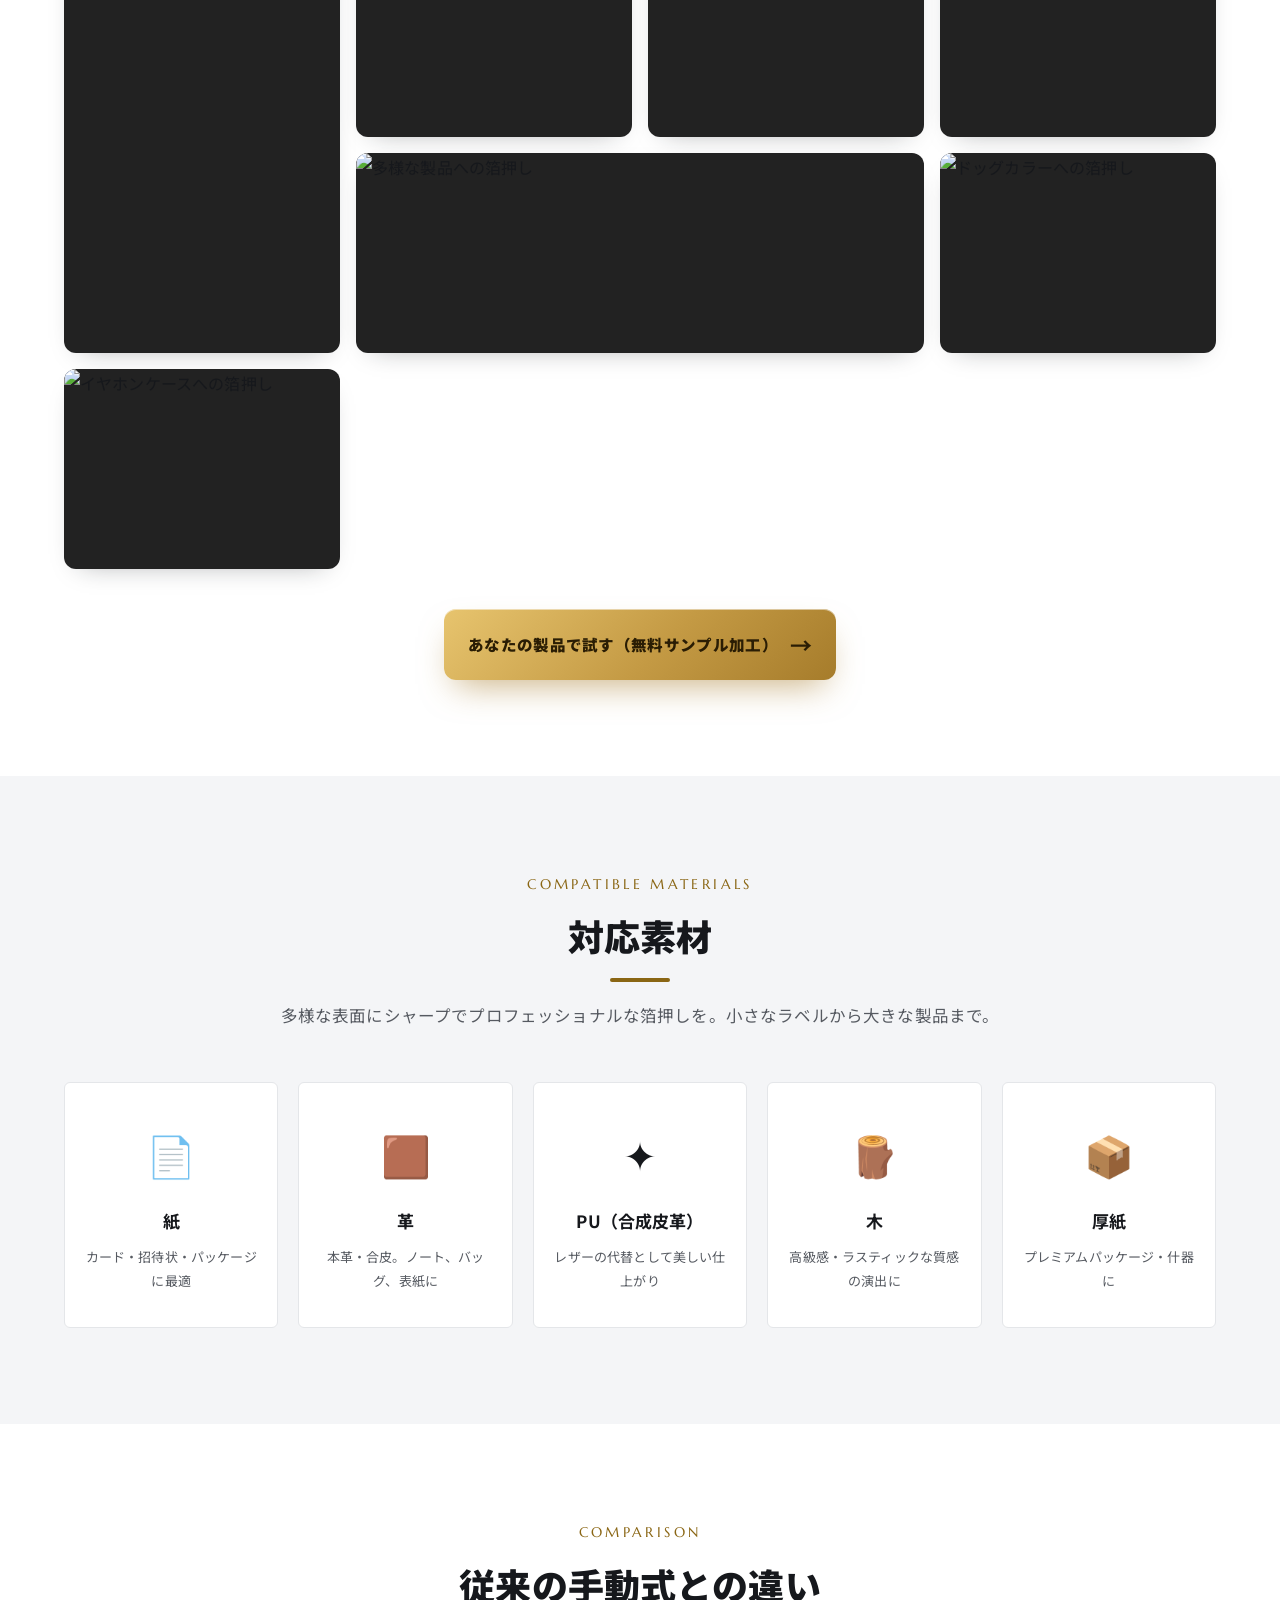
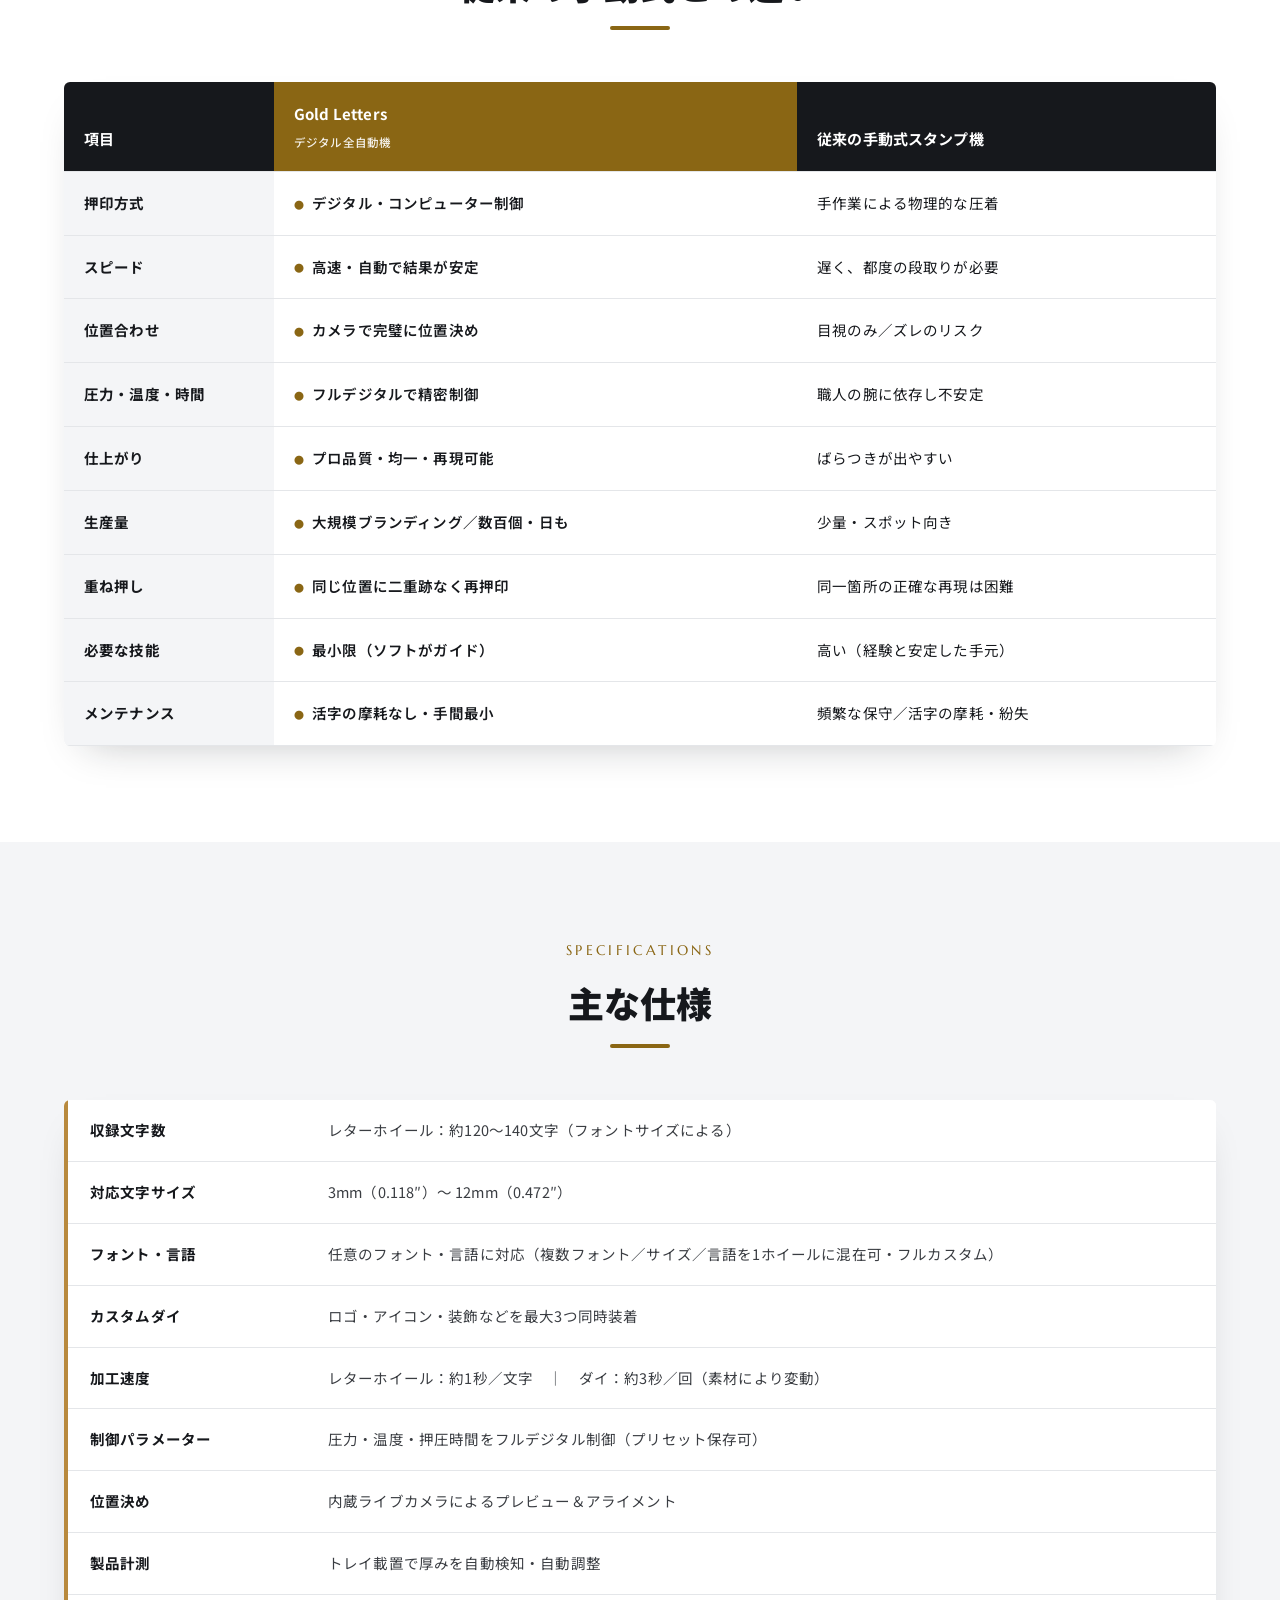
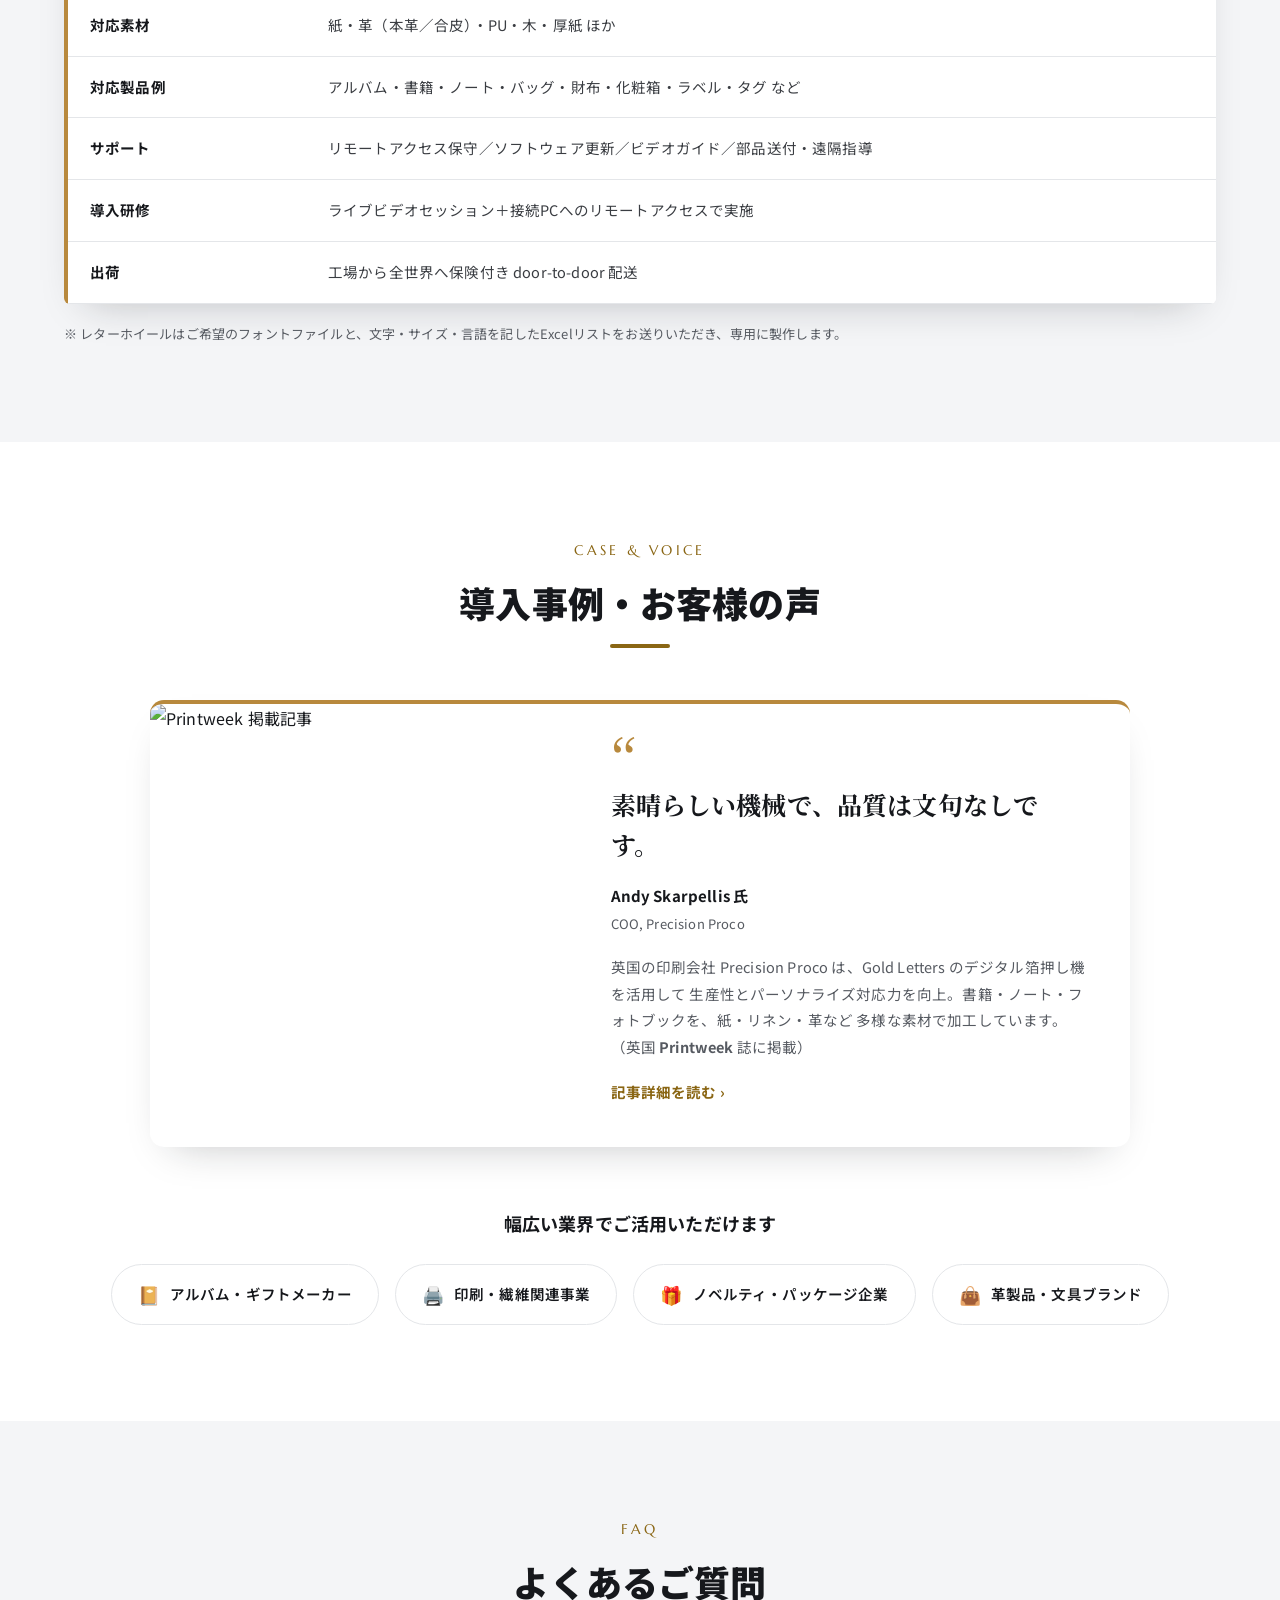
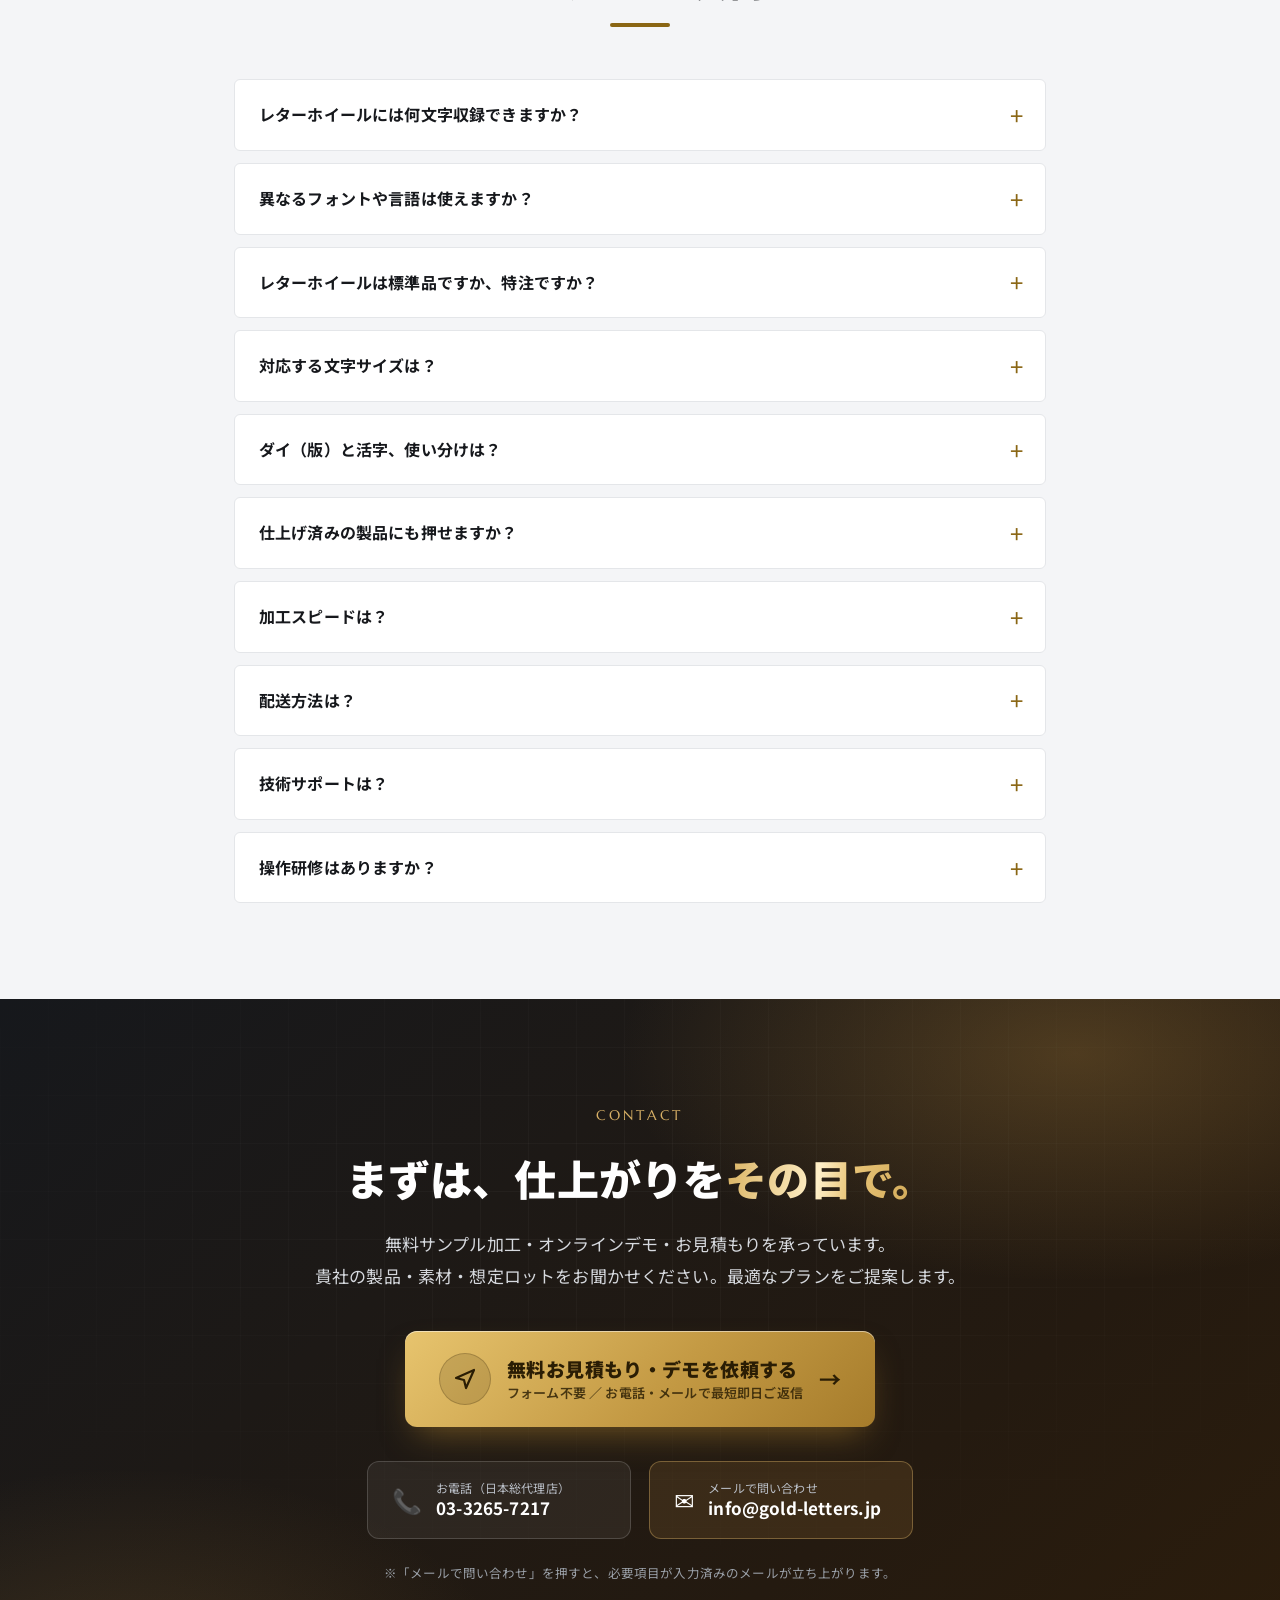
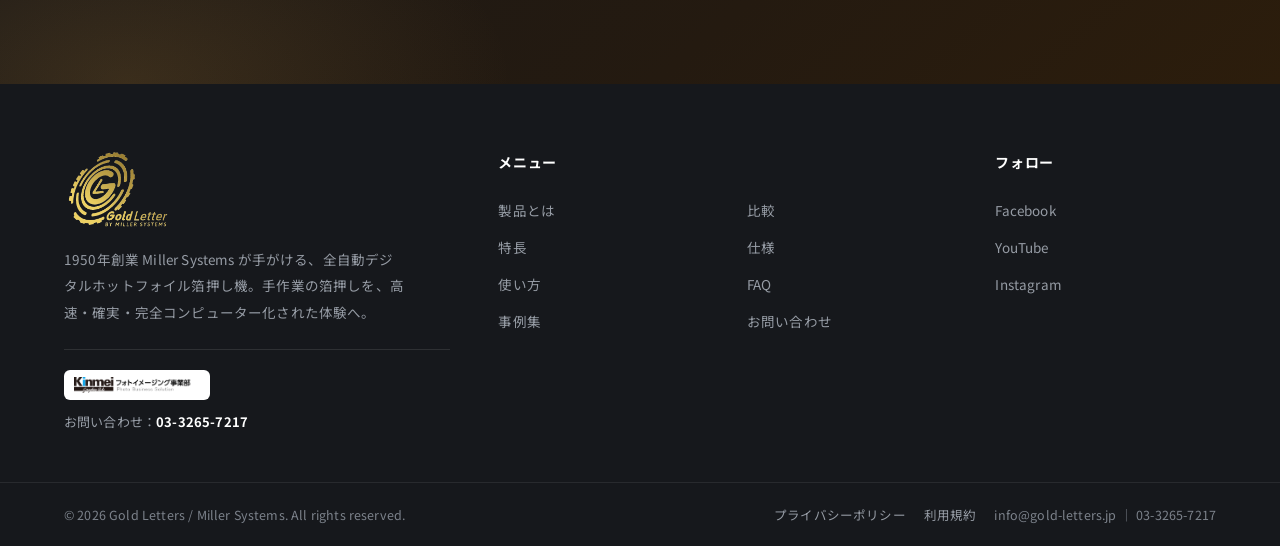
==== commit 251aa9fb: "Brighten hero (MV) overlay and route all contact CTAs to external form - Lighten heroB overlay so th" ====
--- a/index.html
+++ b/index.html
@@ -19,7 +19,7 @@
       <span class="utility-tag">Innovators in Digital Embossing since 1950</span>
       <nav class="utility-nav" aria-label="ユーティリティ">
         <a href="#faq">よくある質問</a>
-        <a href="#contact">お問い合わせ</a>
+        <a href="https://www.kinmeiphoto.jp/contact" target="_blank" rel="noopener">お問い合わせ</a>
         <span class="lang">JP ｜ <a href="https://gold-letters.com" class="lang-en">EN</a></span>
       </nav>
     </div>
@@ -39,7 +39,7 @@
         <a href="#faq">FAQ</a>
       </nav>
       <div class="header-cta">
-        <a href="#contact" class="btn btn-primary btn-sm">無料お見積もり<span class="arw">›</span></a>
+        <a href="https://www.kinmeiphoto.jp/contact" target="_blank" rel="noopener" class="btn btn-primary btn-sm">無料お見積もり<span class="arw">›</span></a>
       </div>
       <button class="hamburger" id="hamburger" aria-label="メニューを開く" aria-expanded="false">
         <span></span><span></span><span></span>
@@ -65,7 +65,7 @@
       手作業の限界を超える、プロ品質のホットスタンプを、1個のパーソナライズから量産まで。
     </p>
     <div class="hero-actions heroB-actions">
-      <a href="#contact" class="btn-rich">
+      <a href="https://www.kinmeiphoto.jp/contact" target="_blank" rel="noopener" class="btn-rich">
         <span class="br-ic" aria-hidden="true">
           <svg viewBox="0 0 24 24" width="22" height="22" fill="none" stroke="currentColor" stroke-width="2.2" stroke-linecap="round" stroke-linejoin="round"><path d="M3 11l18-8-8 18-2-8-8-2z"/></svg>
         </span>
@@ -197,7 +197,7 @@
       <article class="feature-card feature-card-cta">
         <h3>まずは仕上がりを<br>その目で。</h3>
         <p>サンプル加工・オンラインデモを無料で承っています。</p>
-        <a href="#contact" class="btn btn-light btn-sm">デモを依頼する<span class="arw">›</span></a>
+        <a href="https://www.kinmeiphoto.jp/contact" target="_blank" rel="noopener" class="btn btn-light btn-sm">デモを依頼する<span class="arw">›</span></a>
       </article>
     </div>
   </div>
@@ -279,7 +279,7 @@
       </figure>
     </div>
     <div class="gallery-cta">
-      <a href="#contact" class="btn-rich btn-rich-sm">
+      <a href="https://www.kinmeiphoto.jp/contact" target="_blank" rel="noopener" class="btn-rich btn-rich-sm">
         <span class="br-text"><span class="br-main">あなたの製品で試す（無料サンプル加工）</span></span>
         <span class="br-arw" aria-hidden="true">→</span>
       </a>
@@ -467,7 +467,7 @@
     </p>
 
     <div class="cta-band-actions">
-      <a href="#" class="btn-rich btn-rich-lg" id="quoteBtn">
+      <a href="https://www.kinmeiphoto.jp/contact" target="_blank" rel="noopener" class="btn-rich btn-rich-lg" id="quoteBtn">
         <span class="br-ic" aria-hidden="true">
           <svg viewBox="0 0 24 24" width="24" height="24" fill="none" stroke="currentColor" stroke-width="2.2" stroke-linecap="round" stroke-linejoin="round"><path d="M3 11l18-8-8 18-2-8-8-2z"/></svg>
         </span>
@@ -521,7 +521,7 @@
         <a href="#compare">比較</a>
         <a href="#spec">仕様</a>
         <a href="#faq">FAQ</a>
-        <a href="#contact">お問い合わせ</a>
+        <a href="https://www.kinmeiphoto.jp/contact" target="_blank" rel="noopener">お問い合わせ</a>
       </div>
       <div class="footer-col">
         <h4>フォロー</h4>
@@ -546,7 +546,7 @@
 <!-- ========== STICKY MOBILE CTA BAR ========== -->
 <div class="sticky-cta" id="stickyCta">
   <a href="tel:0332657217" class="sc-btn sc-tel"><span aria-hidden="true">📞</span>電話</a>
-  <a href="#contact" class="sc-btn sc-quote">無料お見積もり<span class="sc-arw" aria-hidden="true">→</span></a>
+  <a href="https://www.kinmeiphoto.jp/contact" target="_blank" rel="noopener" class="sc-btn sc-quote">無料お見積もり<span class="sc-arw" aria-hidden="true">→</span></a>
 </div>
 
 <a href="#top" class="to-top" id="toTop" aria-label="ページ上部へ戻る">↑</a>
@@ -590,7 +590,7 @@
       <p class="modal-source">出典：Printweek「Me &amp; My: Miller Systems Gold Letter」（日本語訳）</p>
     </div>
     <div class="modal-foot">
-      <a href="#contact" class="btn-rich btn-rich-sm" data-close>
+      <a href="https://www.kinmeiphoto.jp/contact" target="_blank" rel="noopener" class="btn-rich btn-rich-sm" data-close>
         <span class="br-text"><span class="br-main">無料お見積もり・デモを依頼する</span></span>
         <span class="br-arw" aria-hidden="true">→</span>
       </a>
--- a/assets/css/style.css
+++ b/assets/css/style.css
@@ -242,15 +242,15 @@
 .heroB-video{position:absolute;inset:0;width:100%;height:100%;object-fit:cover;z-index:0}
 .heroB-overlay{position:absolute;inset:0;z-index:1;
   background:
-    radial-gradient(120% 95% at 50% 18%,rgba(14,15,18,.32),rgba(14,15,18,.84) 76%),
-    linear-gradient(180deg,rgba(14,15,18,.55),rgba(14,15,18,.72))}
+    radial-gradient(120% 95% at 50% 22%,rgba(14,15,18,.08),rgba(14,15,18,.5) 82%),
+    linear-gradient(180deg,rgba(14,15,18,.28),rgba(14,15,18,.14) 45%,rgba(14,15,18,.42))}
 .heroB-overlay::after{content:"";position:absolute;inset:0;
   background-image:linear-gradient(rgba(255,255,255,.03) 1px,transparent 1px),linear-gradient(90deg,rgba(255,255,255,.03) 1px,transparent 1px);
   background-size:48px 48px;mask-image:radial-gradient(75% 65% at 50% 25%,#000,transparent)}
 .heroB-inner{position:relative;z-index:2;max-width:900px;padding:104px 24px}
-.heroB-eyebrow{font-family:"Marcellus",serif;letter-spacing:.3em;color:var(--gold-light);font-size:15px;margin-bottom:24px;animation:bUp .8s var(--ease) both}
-.heroB-title{font-size:62px;font-weight:900;line-height:1.2;margin-bottom:26px;letter-spacing:.01em;text-shadow:0 4px 30px rgba(0,0,0,.4);animation:bUp .8s .08s var(--ease) both}
-.heroB-lead{font-size:18px;color:#d8dbe0;max-width:640px;margin:0 auto 40px;line-height:1.95;animation:bUp .8s .16s var(--ease) both}
+.heroB-eyebrow{font-family:"Marcellus",serif;letter-spacing:.3em;color:var(--gold-light);font-size:15px;margin-bottom:24px;text-shadow:0 2px 10px rgba(0,0,0,.6);animation:bUp .8s var(--ease) both}
+.heroB-title{font-size:62px;font-weight:900;line-height:1.2;margin-bottom:26px;letter-spacing:.01em;text-shadow:0 2px 4px rgba(0,0,0,.55),0 6px 34px rgba(0,0,0,.6);animation:bUp .8s .08s var(--ease) both}
+.heroB-lead{font-size:18px;color:#eef0f2;max-width:640px;margin:0 auto 40px;line-height:1.95;text-shadow:0 1px 8px rgba(0,0,0,.7);animation:bUp .8s .16s var(--ease) both}
 .heroB-actions{justify-content:center;animation:bUp .8s .24s var(--ease) both}
 .heroB-stats{justify-content:center;border-top:1px solid rgba(255,255,255,.16);margin-top:48px;padding-top:30px;display:flex;gap:46px;animation:bUp .8s .32s var(--ease) both}
 .heroB-stats strong{color:#fff}
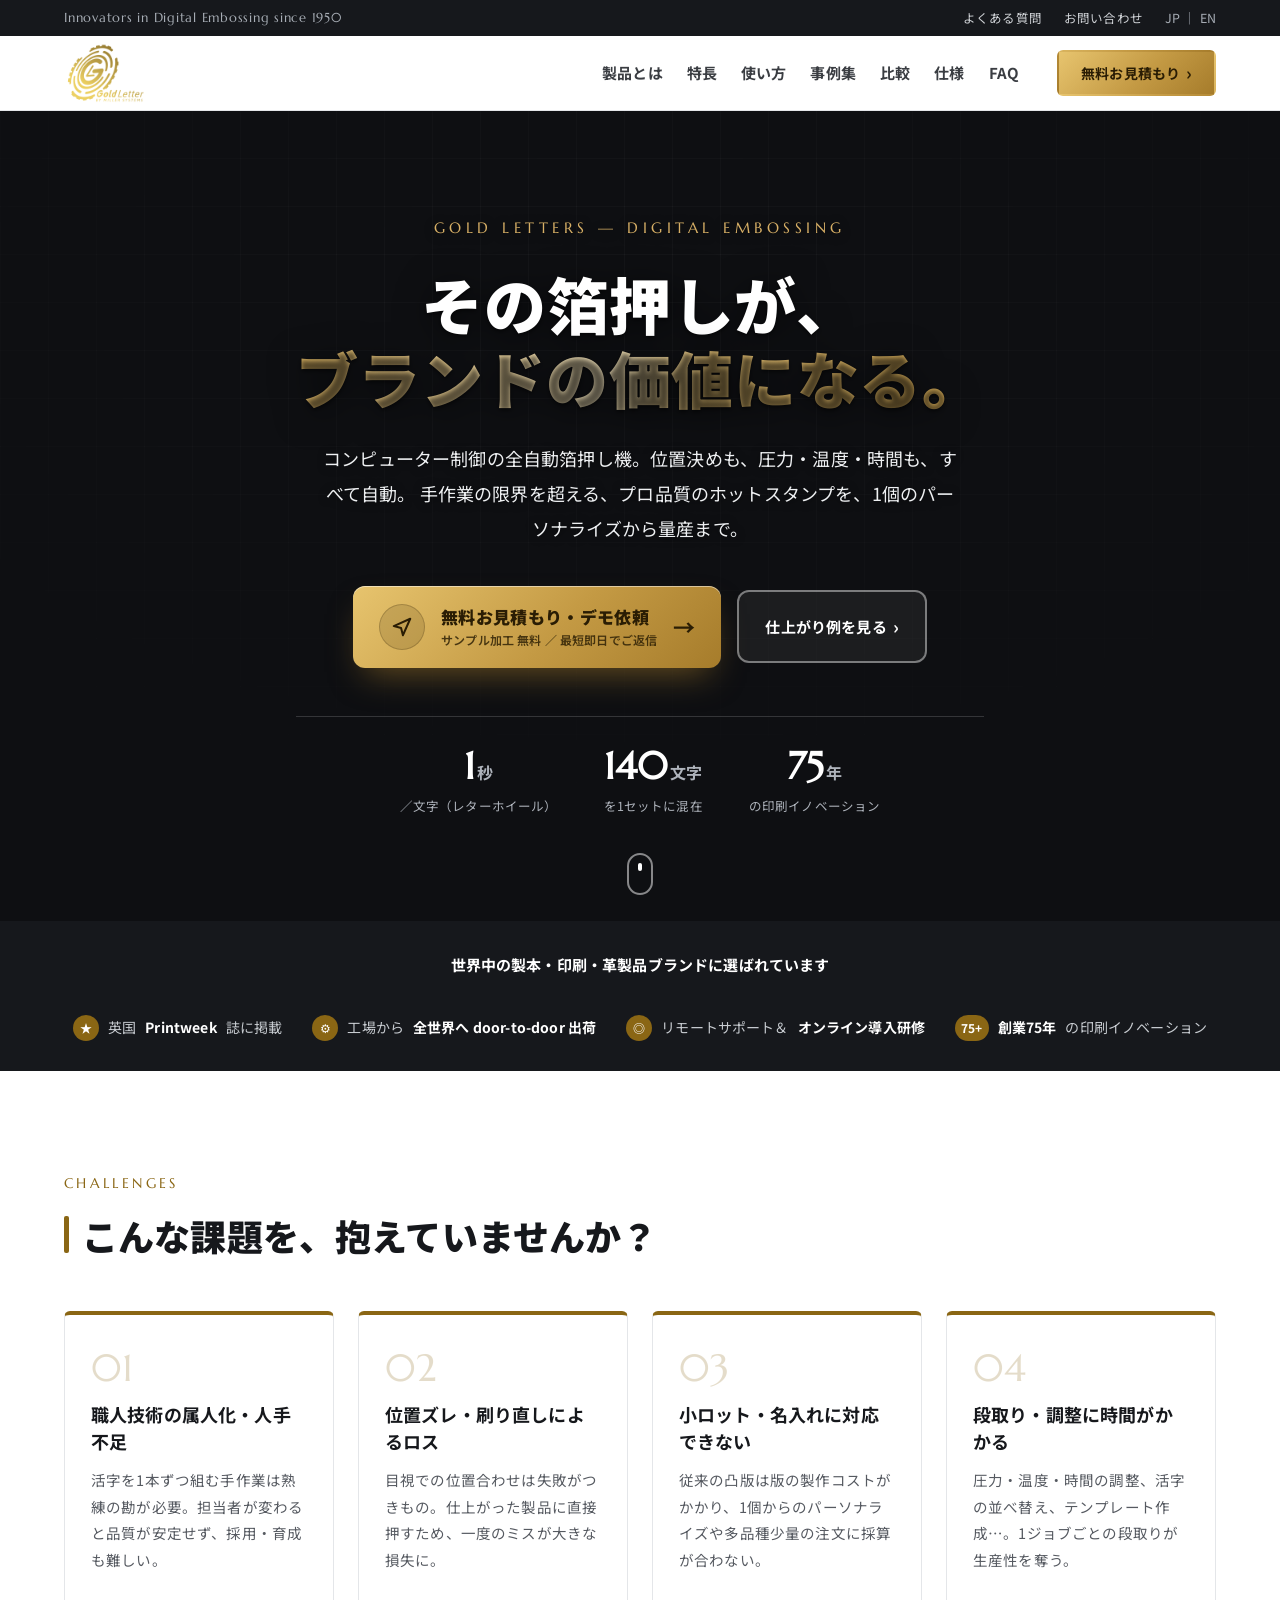
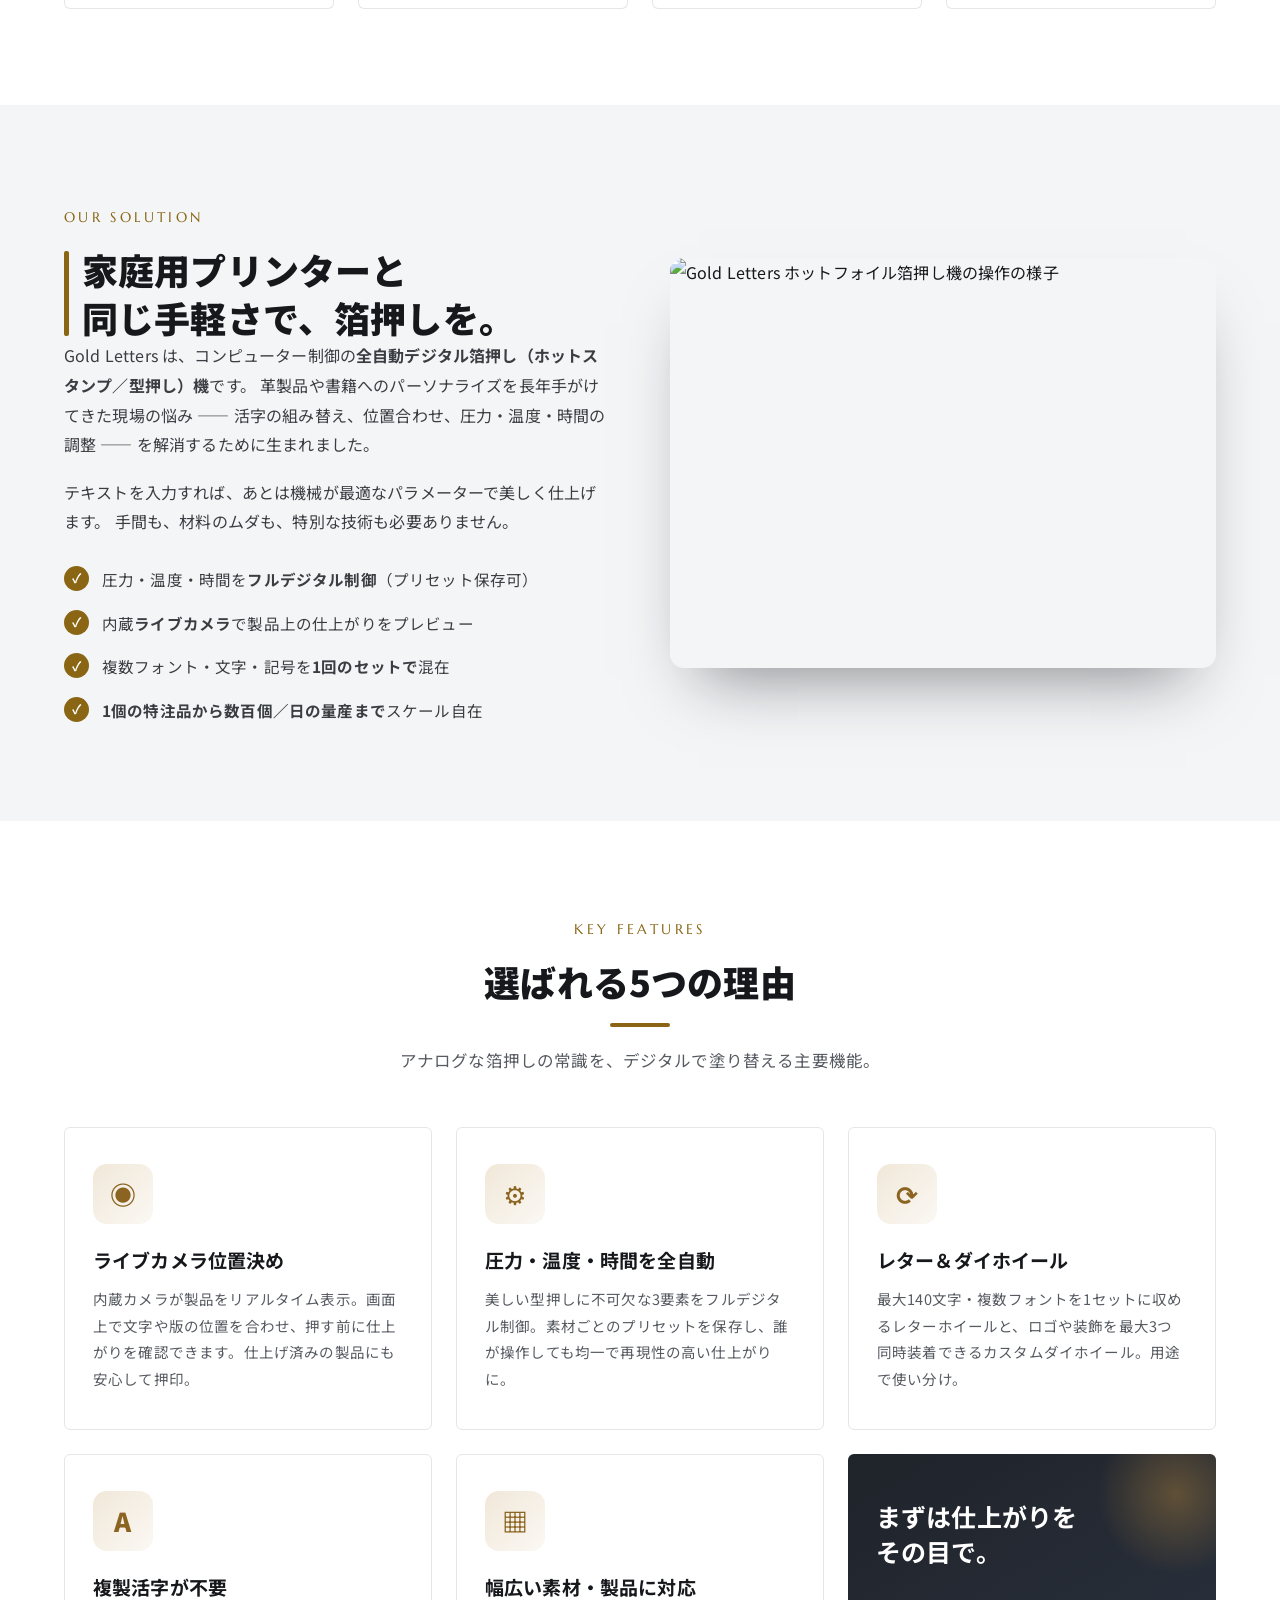
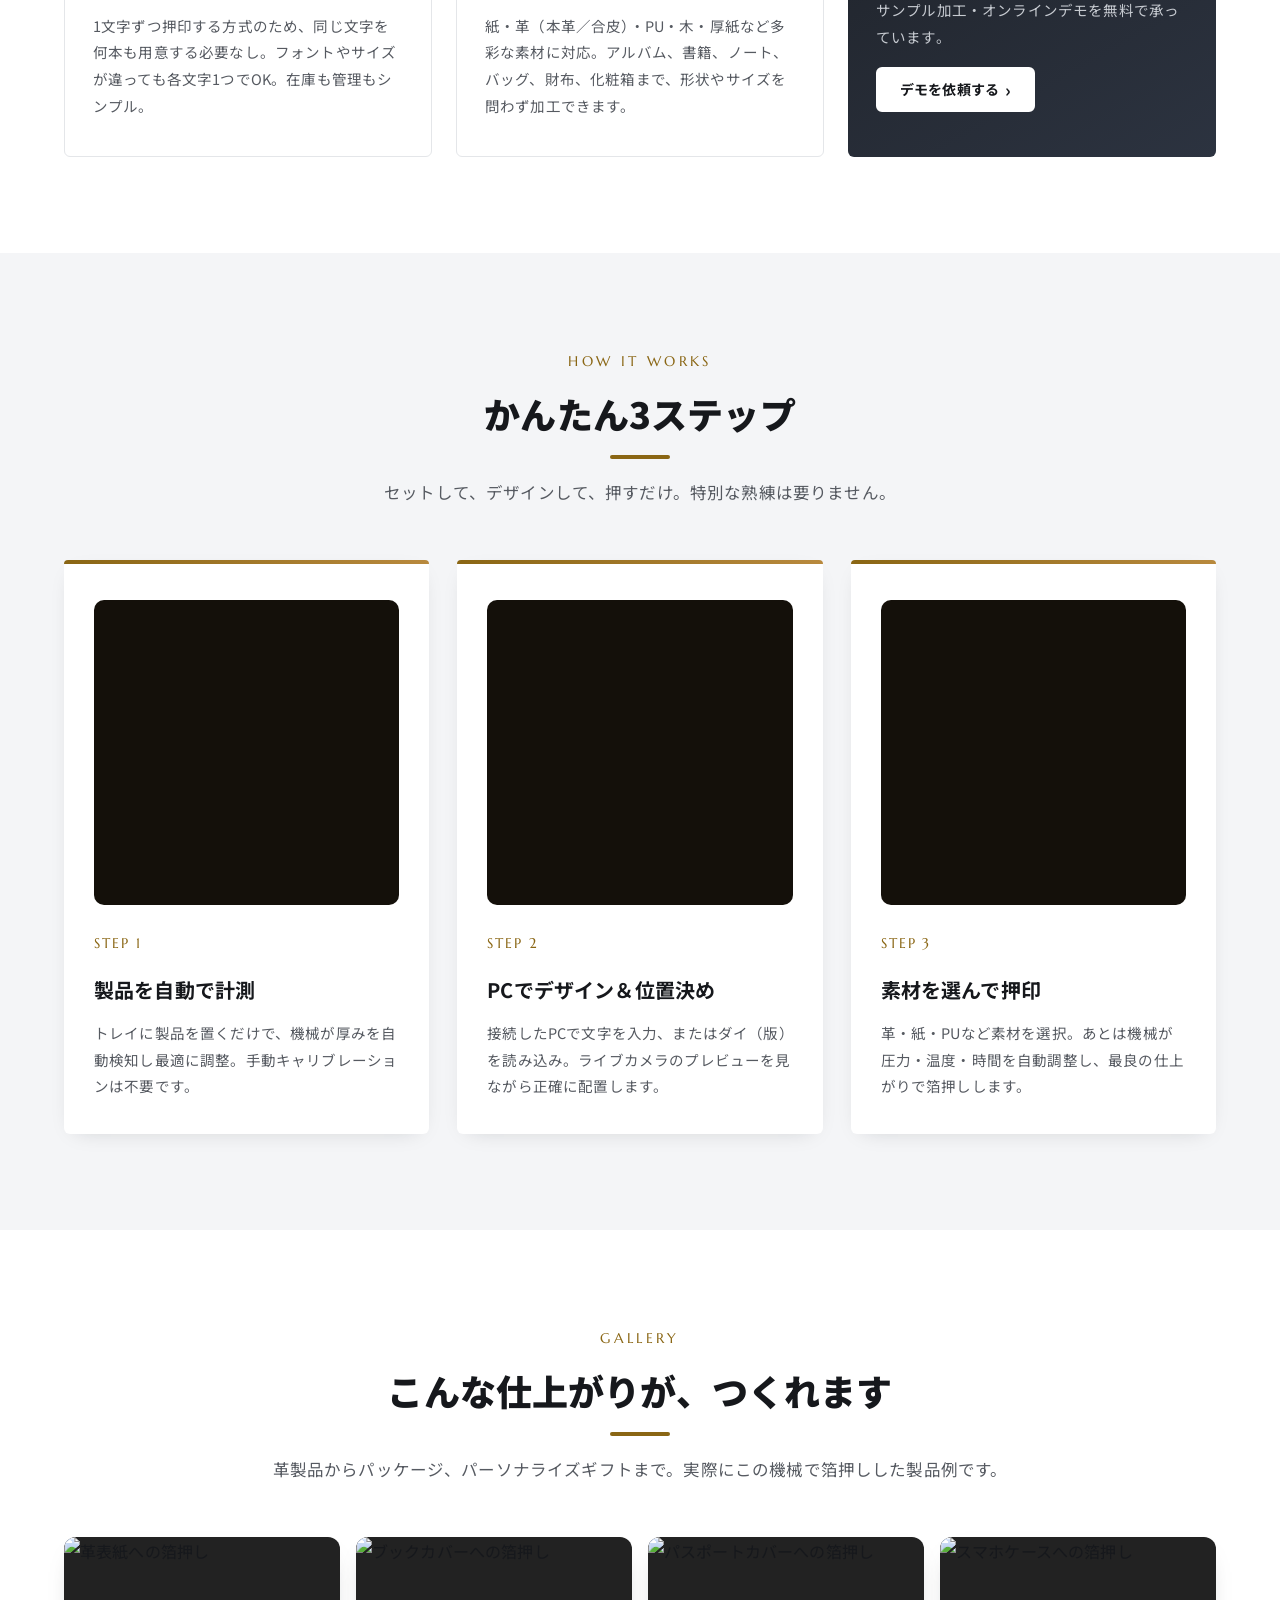
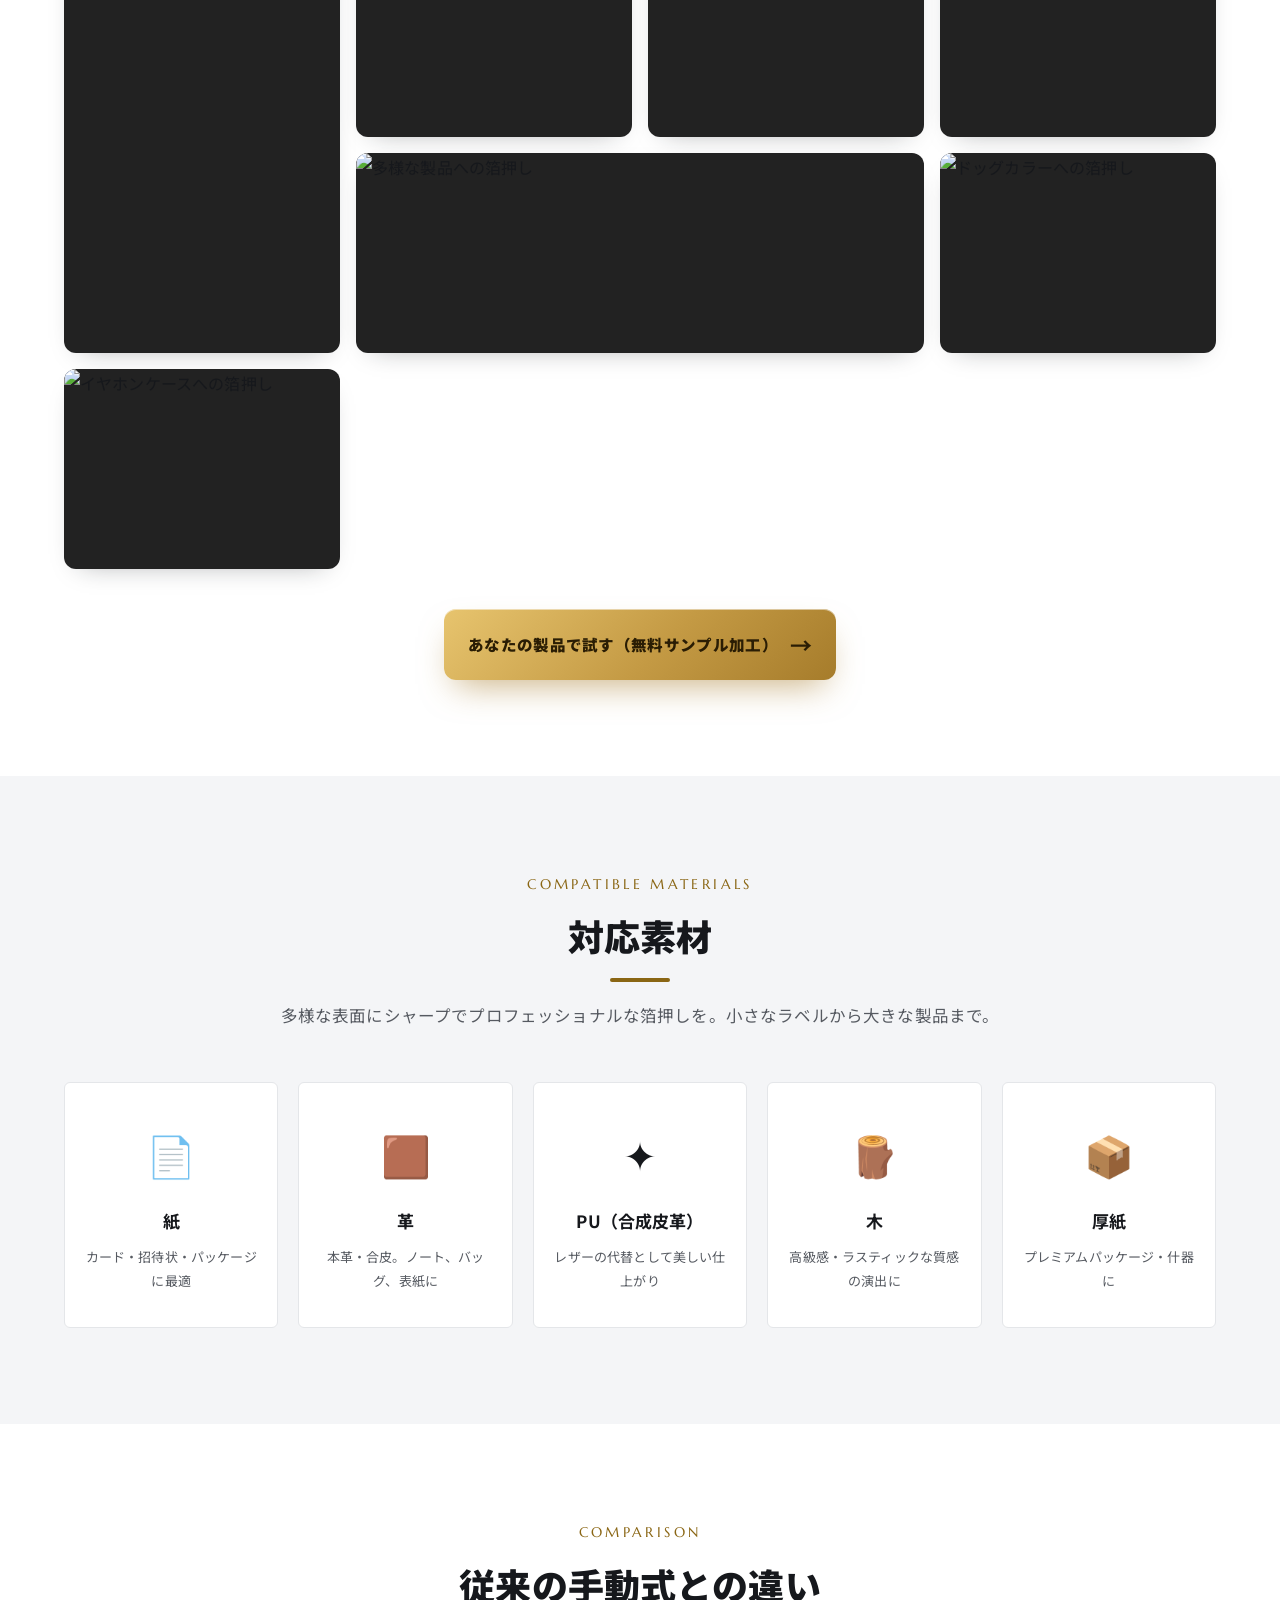
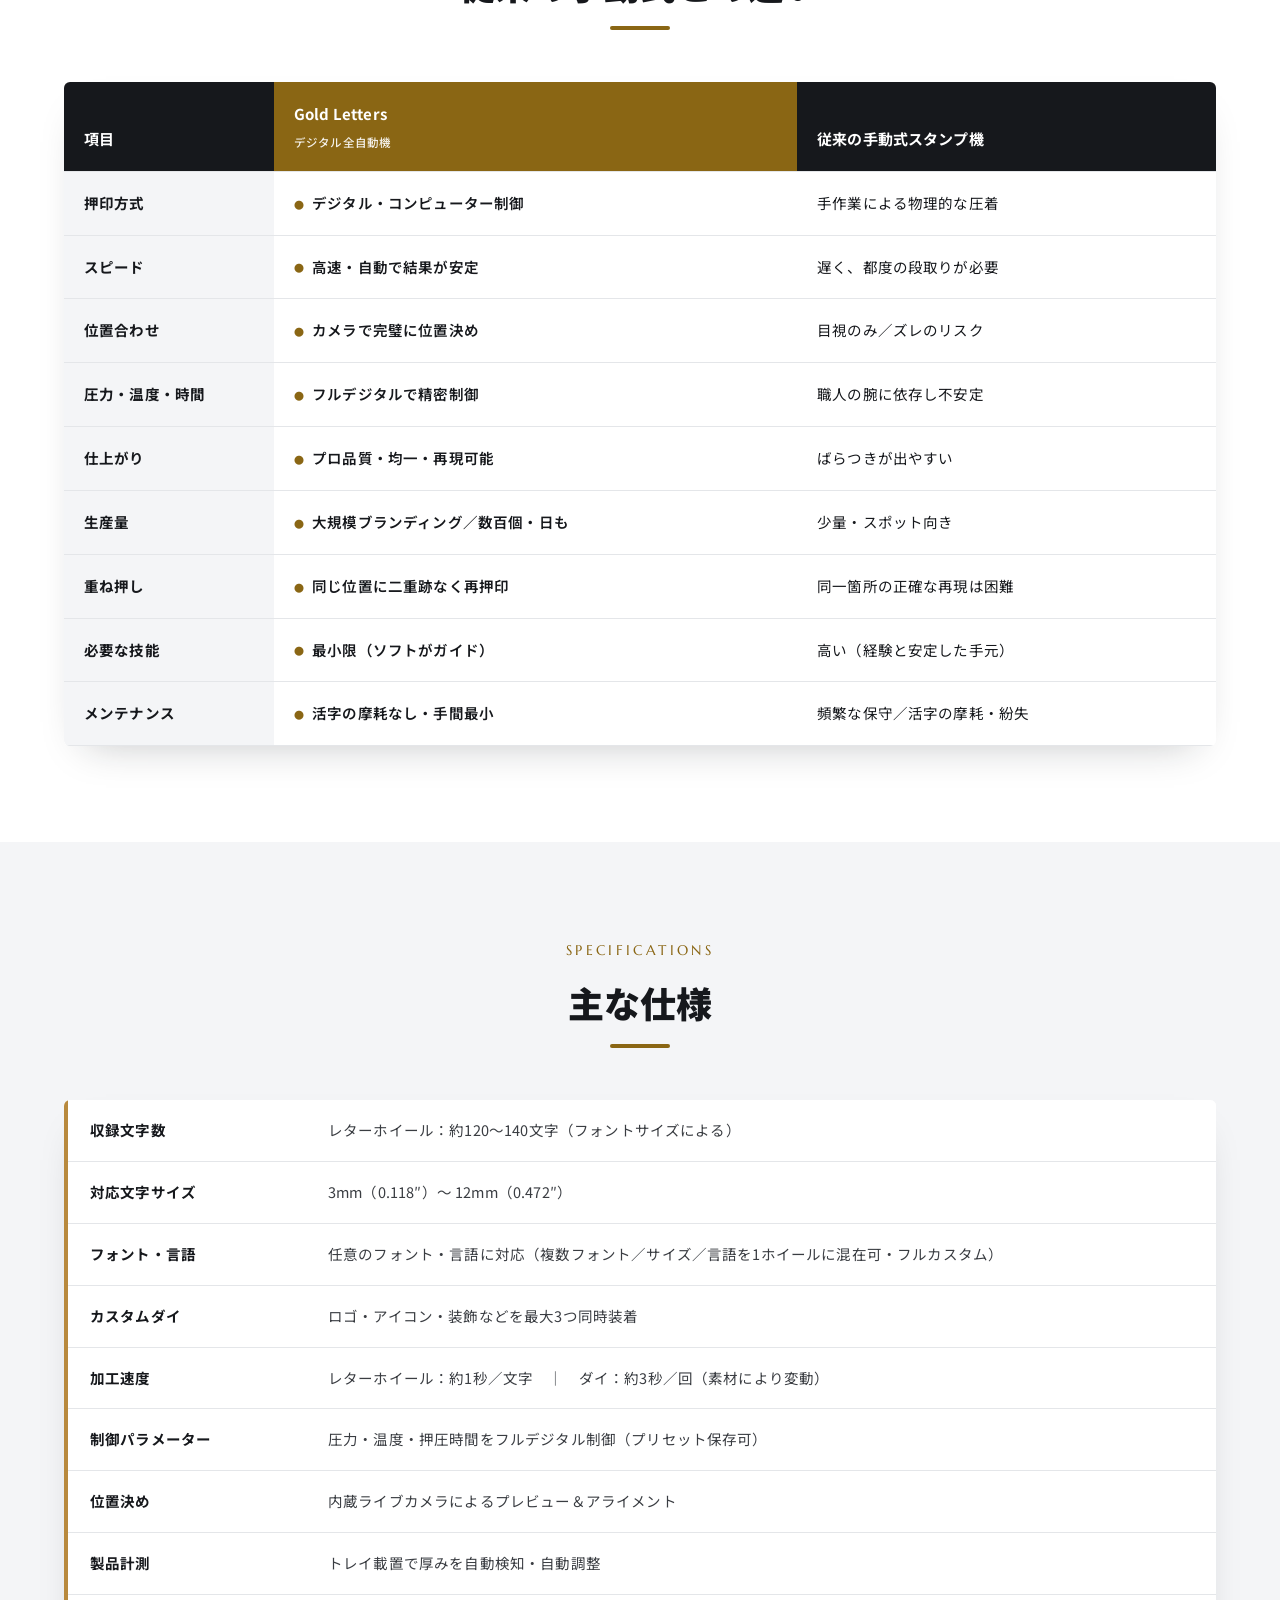
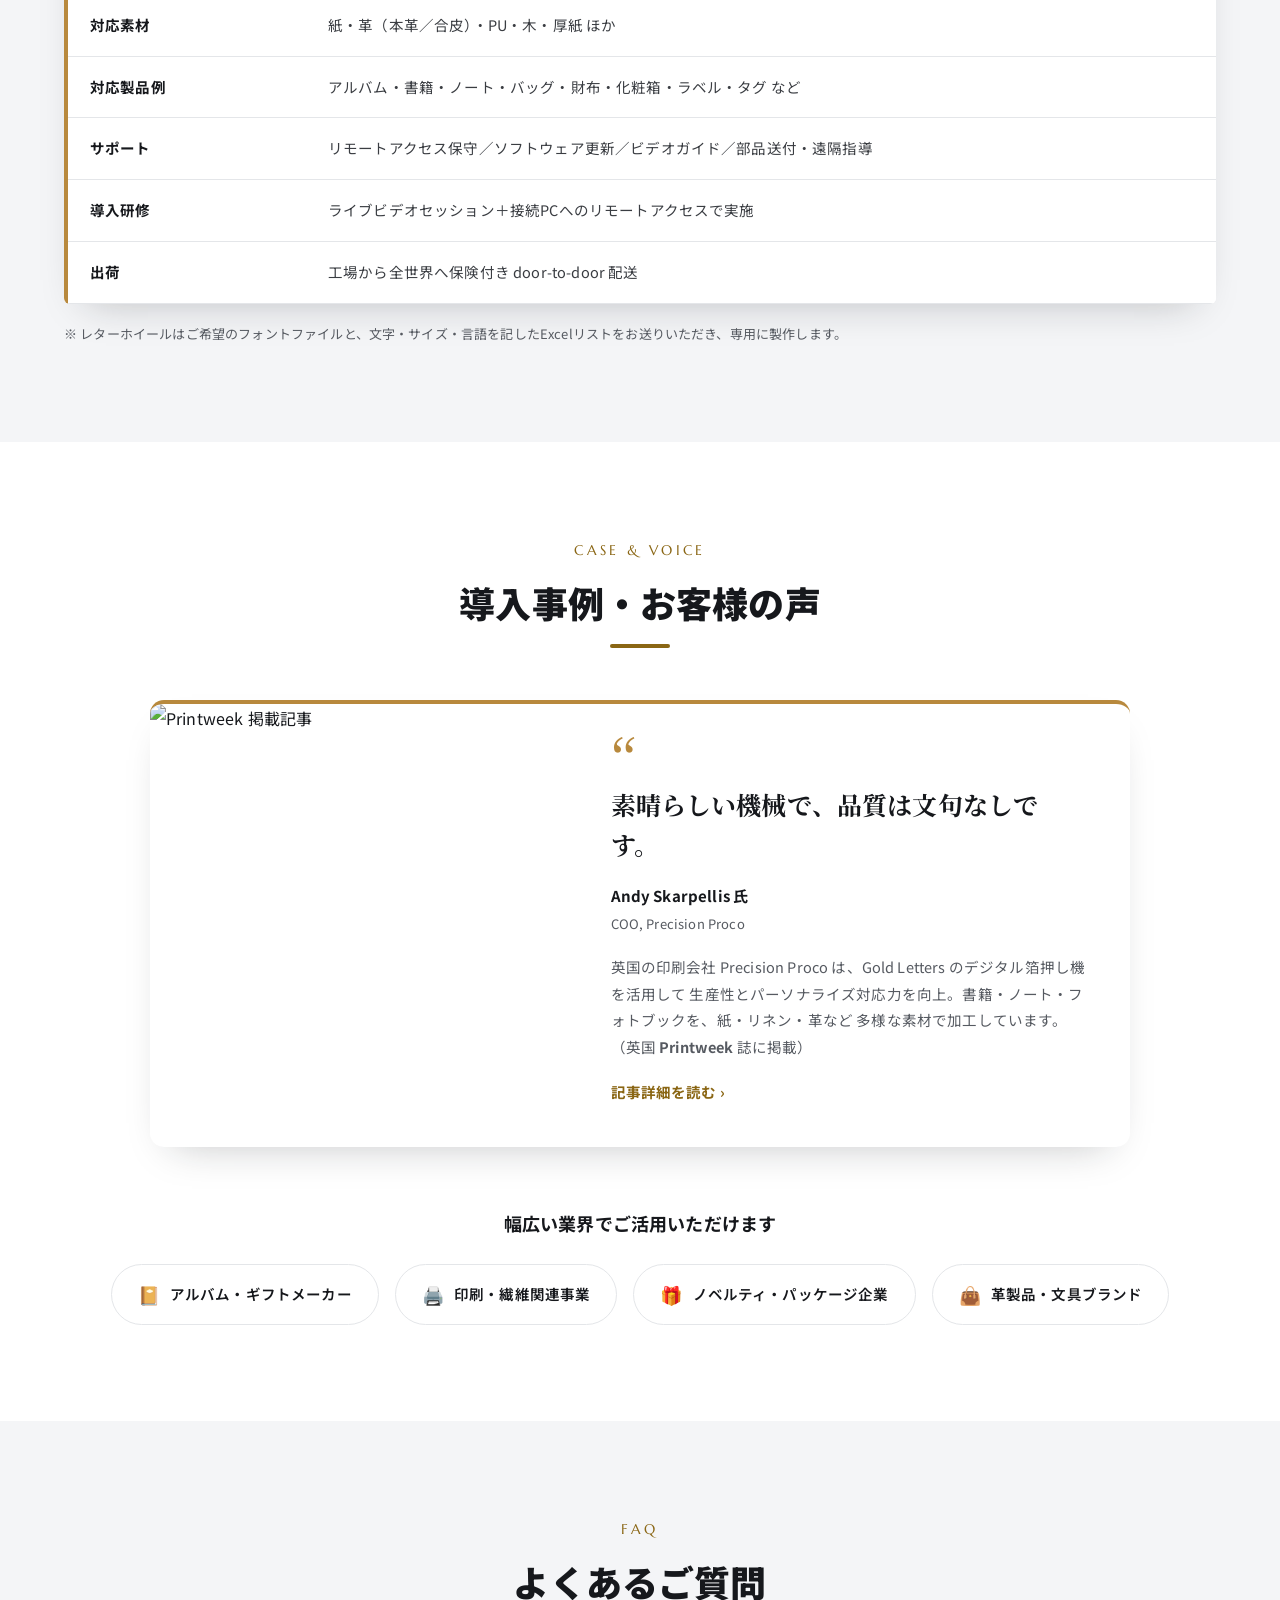
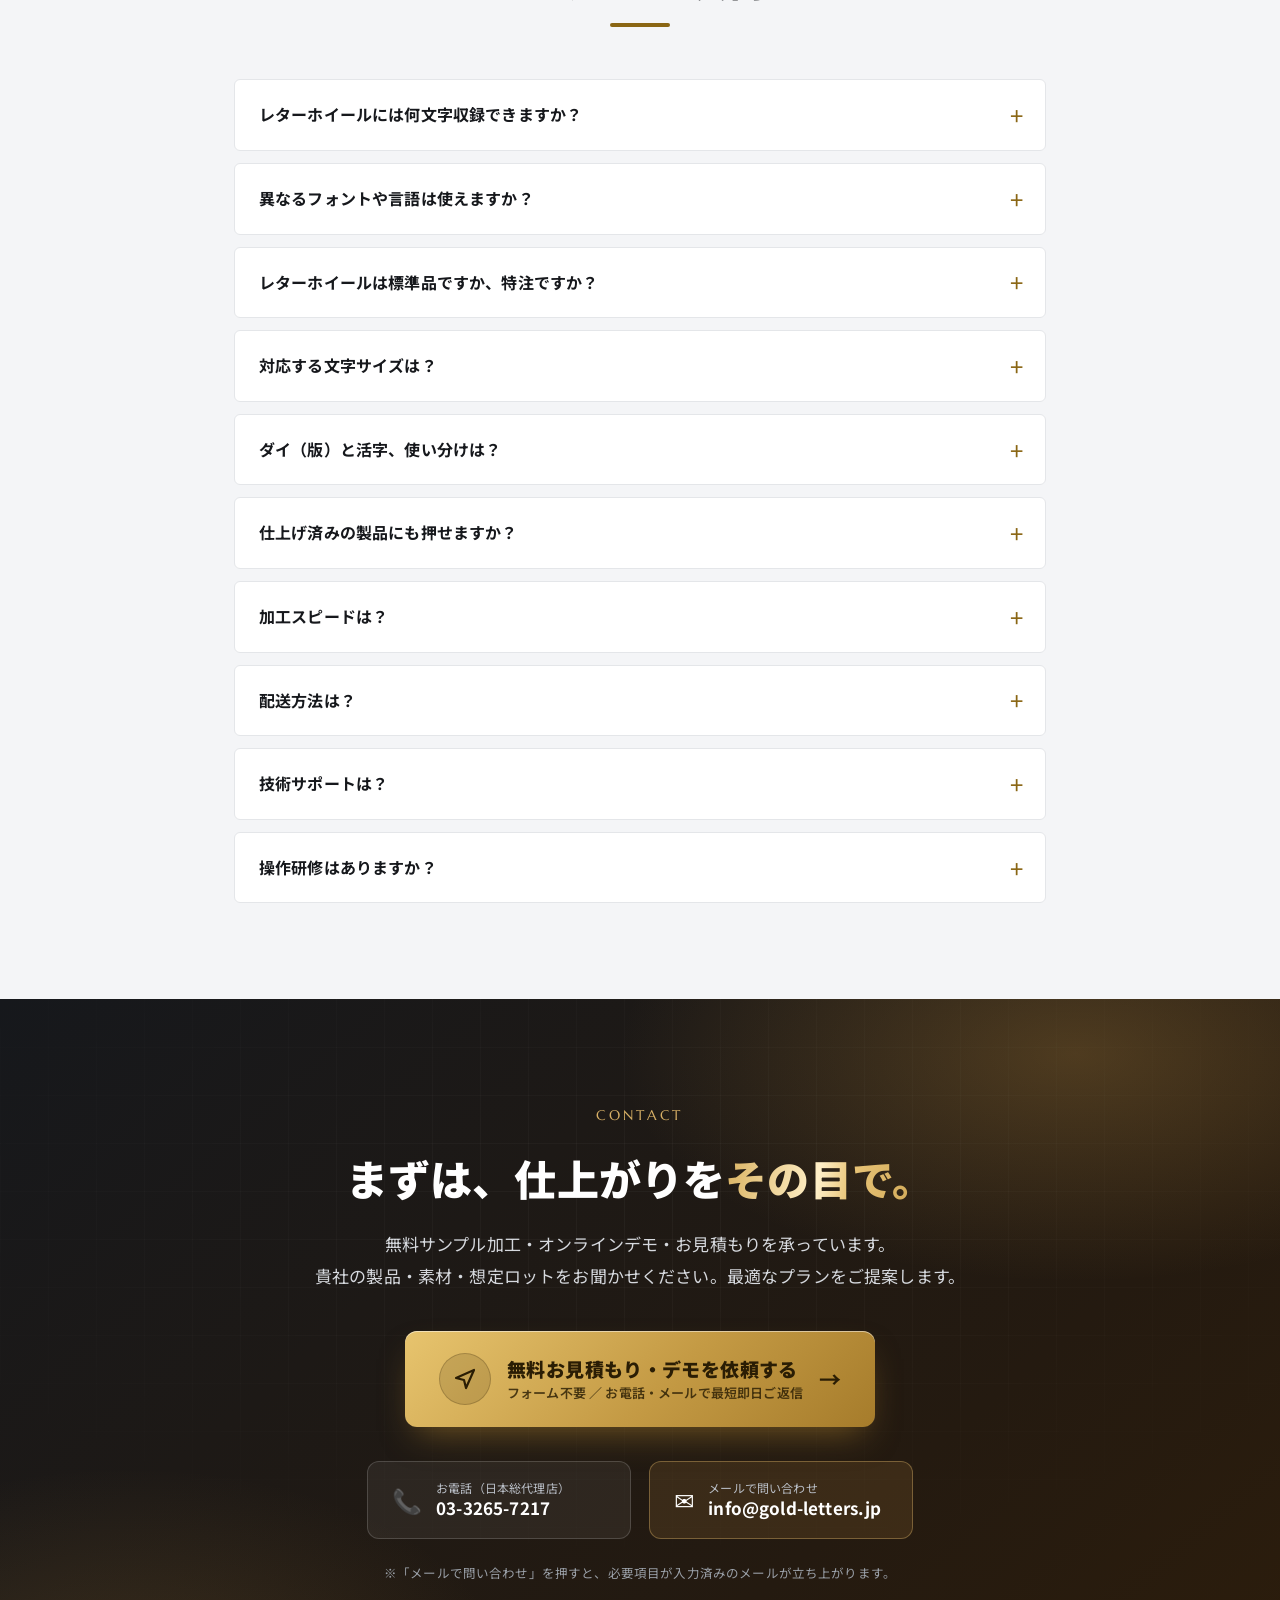
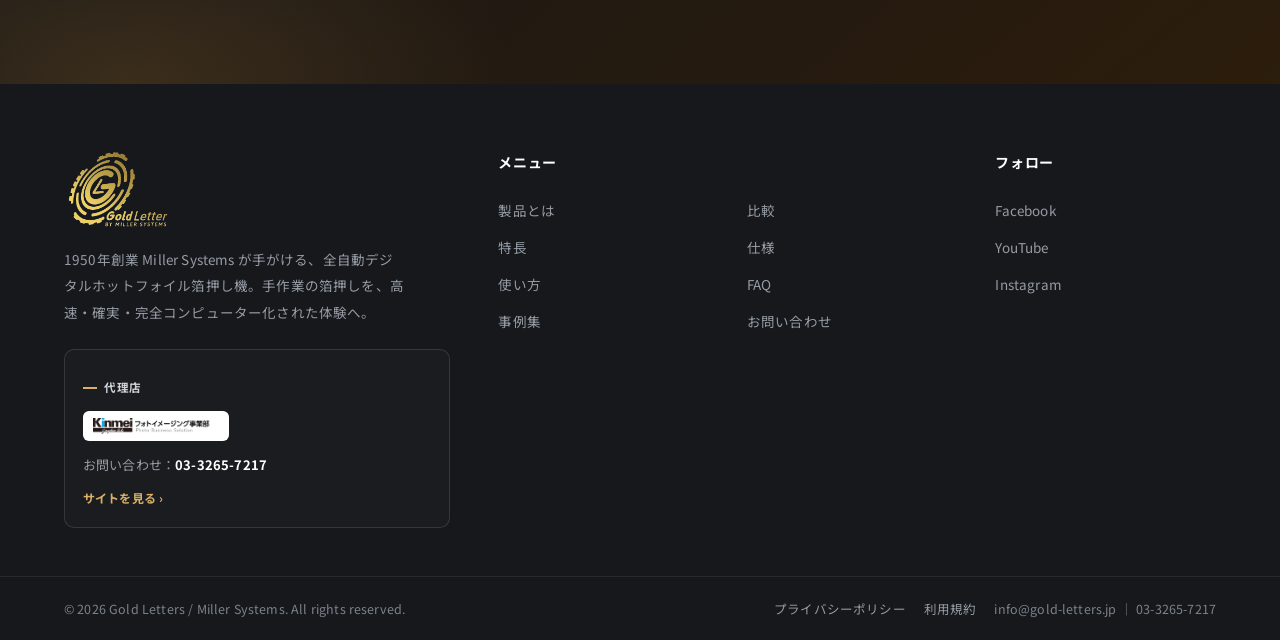
==== commit f7c37450: "Make footer distributor block a link to kinmeiphoto.jp with 代理店 label - Add '代理店' label above Kinmei" ====
--- a/index.html
+++ b/index.html
@@ -503,10 +503,12 @@
         <img src="assets/img/logo-goldletter.png" alt="Gold Letter by Miller Systems" class="logo-img logo-img-footer">
       </a>
       <p class="footer-desc">1950年創業 Miller Systems が手がける、全自動デジタルホットフォイル箔押し機。手作業の箔押しを、高速・確実・完全コンピューター化された体験へ。</p>
-      <div class="footer-distributor">
+      <a href="https://www.kinmeiphoto.jp/" target="_blank" rel="noopener" class="footer-distributor" aria-label="代理店 Kinmei Graphic Arts のサイトへ">
+        <span class="fd-label">代理店</span>
         <img src="assets/img/logo-kinmei.png" alt="Kinmei Graphic Arts フォトイメージング事業部" class="fd-logo">
-        <p class="fd-contact">お問い合わせ：<a href="tel:0332657217">03-3265-7217</a></p>
-      </div>
+        <p class="fd-contact">お問い合わせ：<span class="fd-tel">03-3265-7217</span></p>
+        <span class="fd-arrow" aria-hidden="true">サイトを見る ›</span>
+      </a>
     </div>
     <nav class="footer-nav" aria-label="フッターナビ">
       <div class="footer-col">
--- a/assets/css/style.css
+++ b/assets/css/style.css
@@ -144,13 +144,15 @@
 .partner-logo{height:26px;width:auto;display:block}
 
 /* footer distributor block */
-.footer-distributor{margin-top:24px;padding-top:20px;border-top:1px solid rgba(255,255,255,.1)}
-.fd-label{display:inline-flex;align-items:center;gap:7px;font-size:11.5px;font-weight:700;color:#cfd3d8;letter-spacing:.06em;margin-bottom:10px}
-.fd-label::before{content:"";width:14px;height:2px;background:var(--red)}
+.footer-distributor{display:block;margin-top:24px;padding:18px 18px 16px;border:1px solid rgba(255,255,255,.12);border-radius:10px;transition:.25s var(--ease);background:rgba(255,255,255,.02)}
+.footer-distributor:hover{background:rgba(216,176,102,.1);border-color:rgba(216,176,102,.45);transform:translateY(-2px)}
+.fd-label{display:inline-flex;align-items:center;gap:7px;font-size:11.5px;font-weight:700;color:#cfd3d8;letter-spacing:.06em;margin-bottom:12px}
+.fd-label::before{content:"";width:14px;height:2px;background:var(--gold-light)}
 .fd-logo{height:30px;width:auto;background:#fff;padding:7px 10px;border-radius:6px;display:block}
-.fd-contact{margin-top:10px;font-size:13px;color:#969ca5}
-.fd-contact a{color:#fff;font-weight:700}
-.fd-contact a:hover{color:var(--gold-light)}
+.fd-contact{margin-top:12px;font-size:13px;color:#969ca5}
+.fd-tel{color:#fff;font-weight:700}
+.fd-arrow{display:inline-block;margin-top:10px;font-size:12px;font-weight:700;color:var(--gold-light)}
+.footer-distributor:hover .fd-arrow{color:#fff}
 .logo-mark{
   width:44px;height:44px;display:grid;place-items:center;
   background:linear-gradient(135deg,#caa052,var(--gold) 55%,var(--gold-deep));
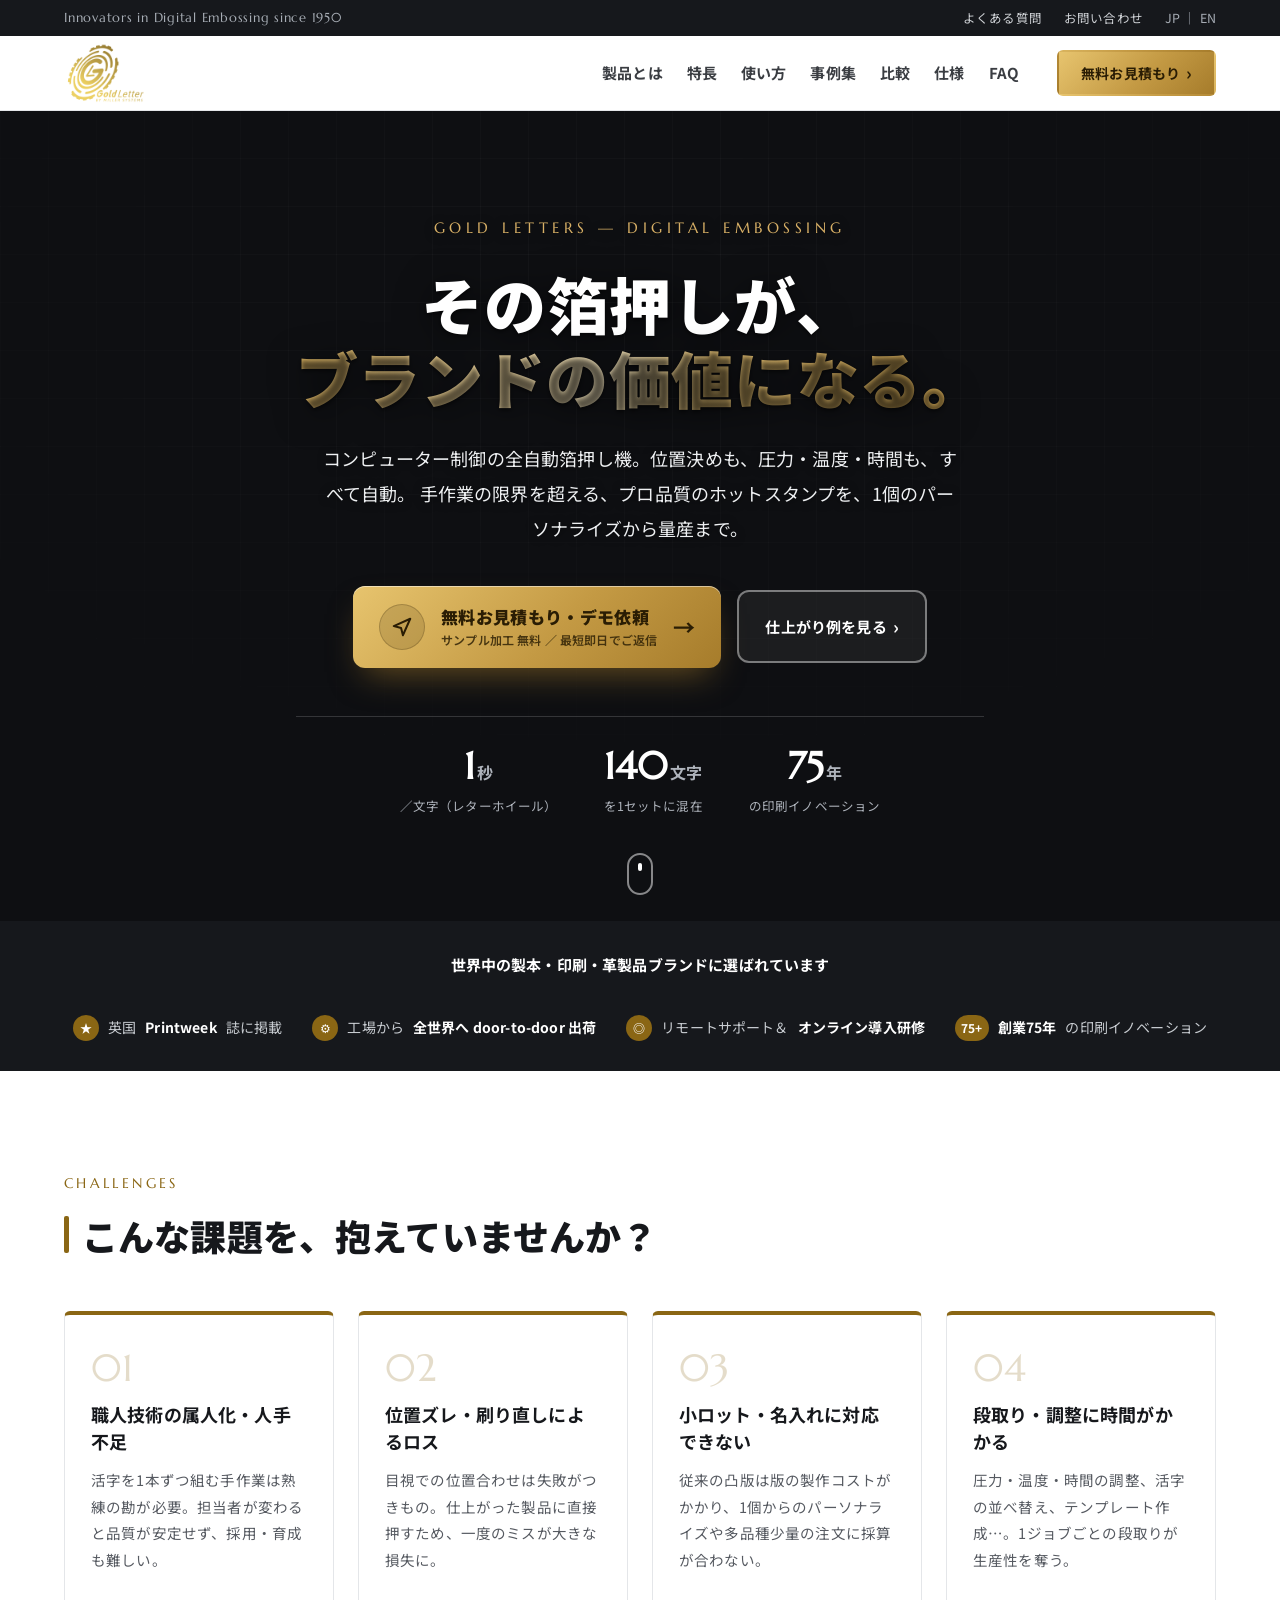
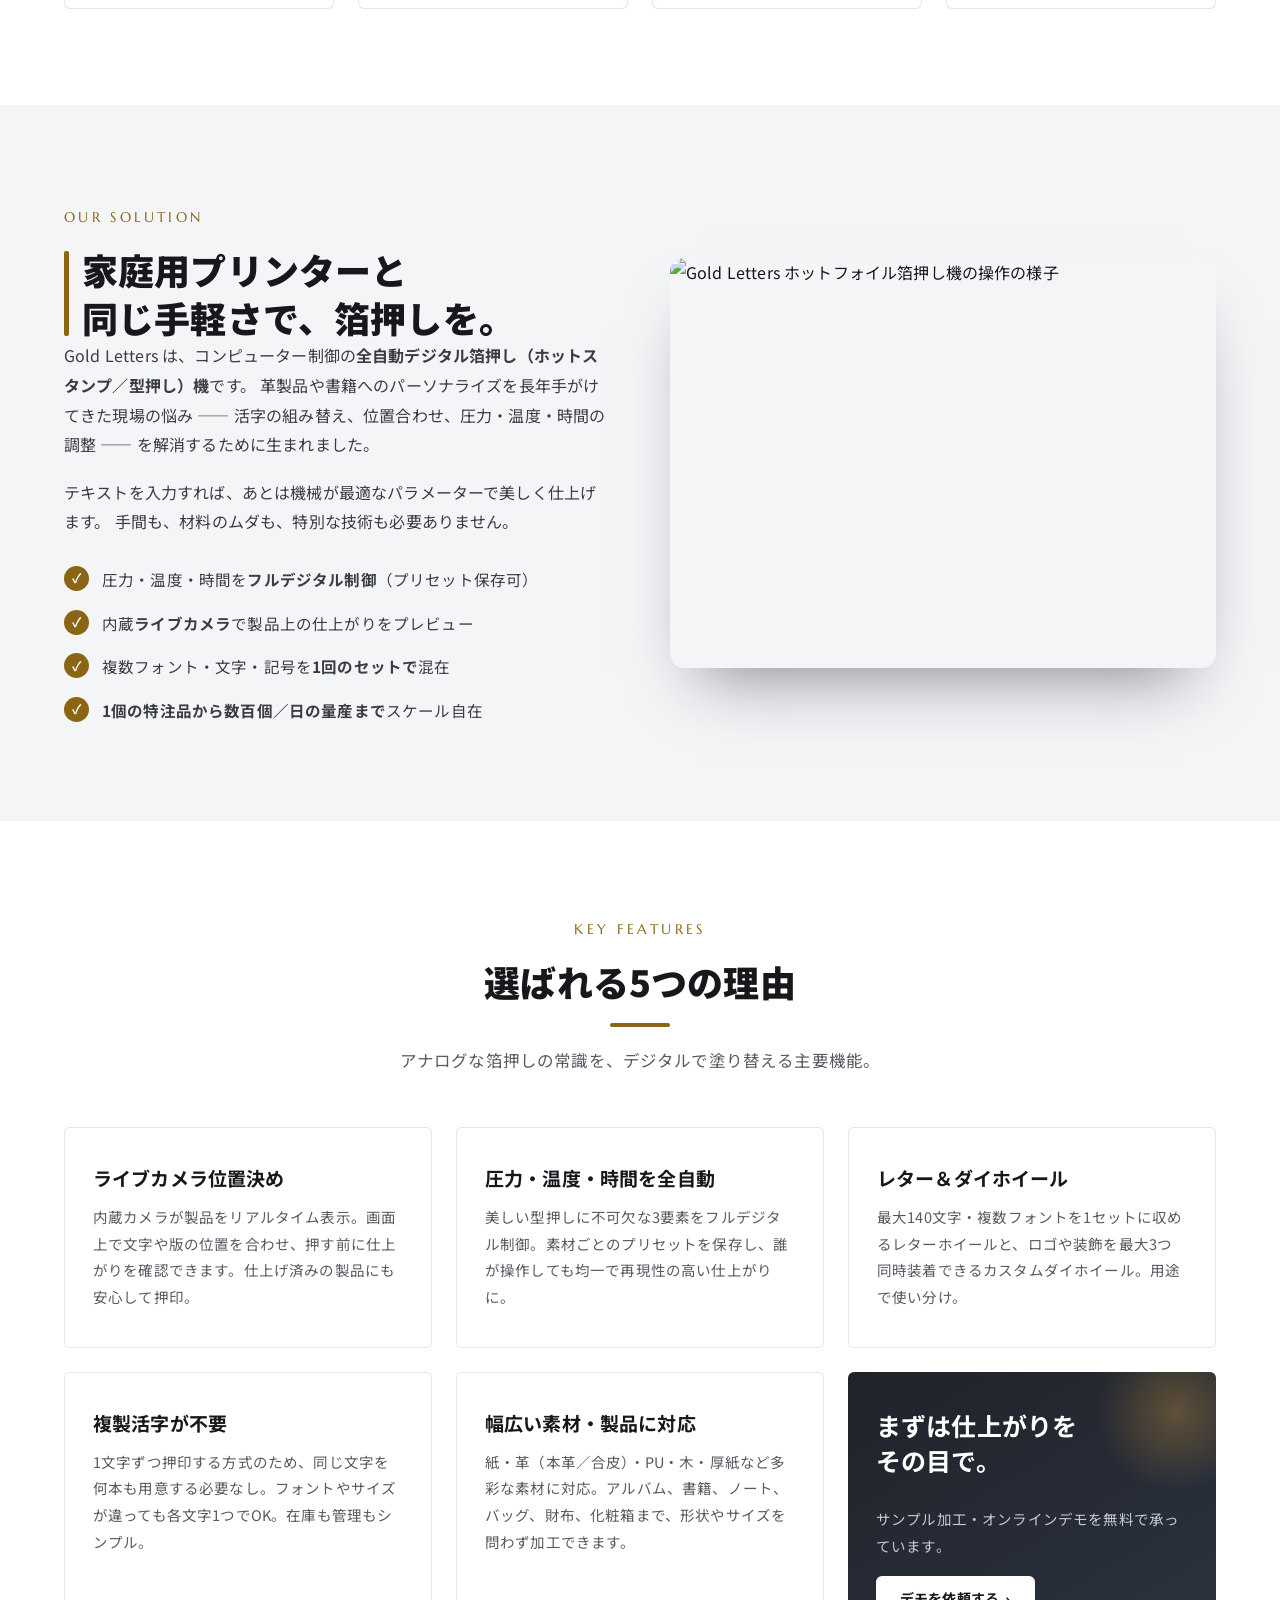
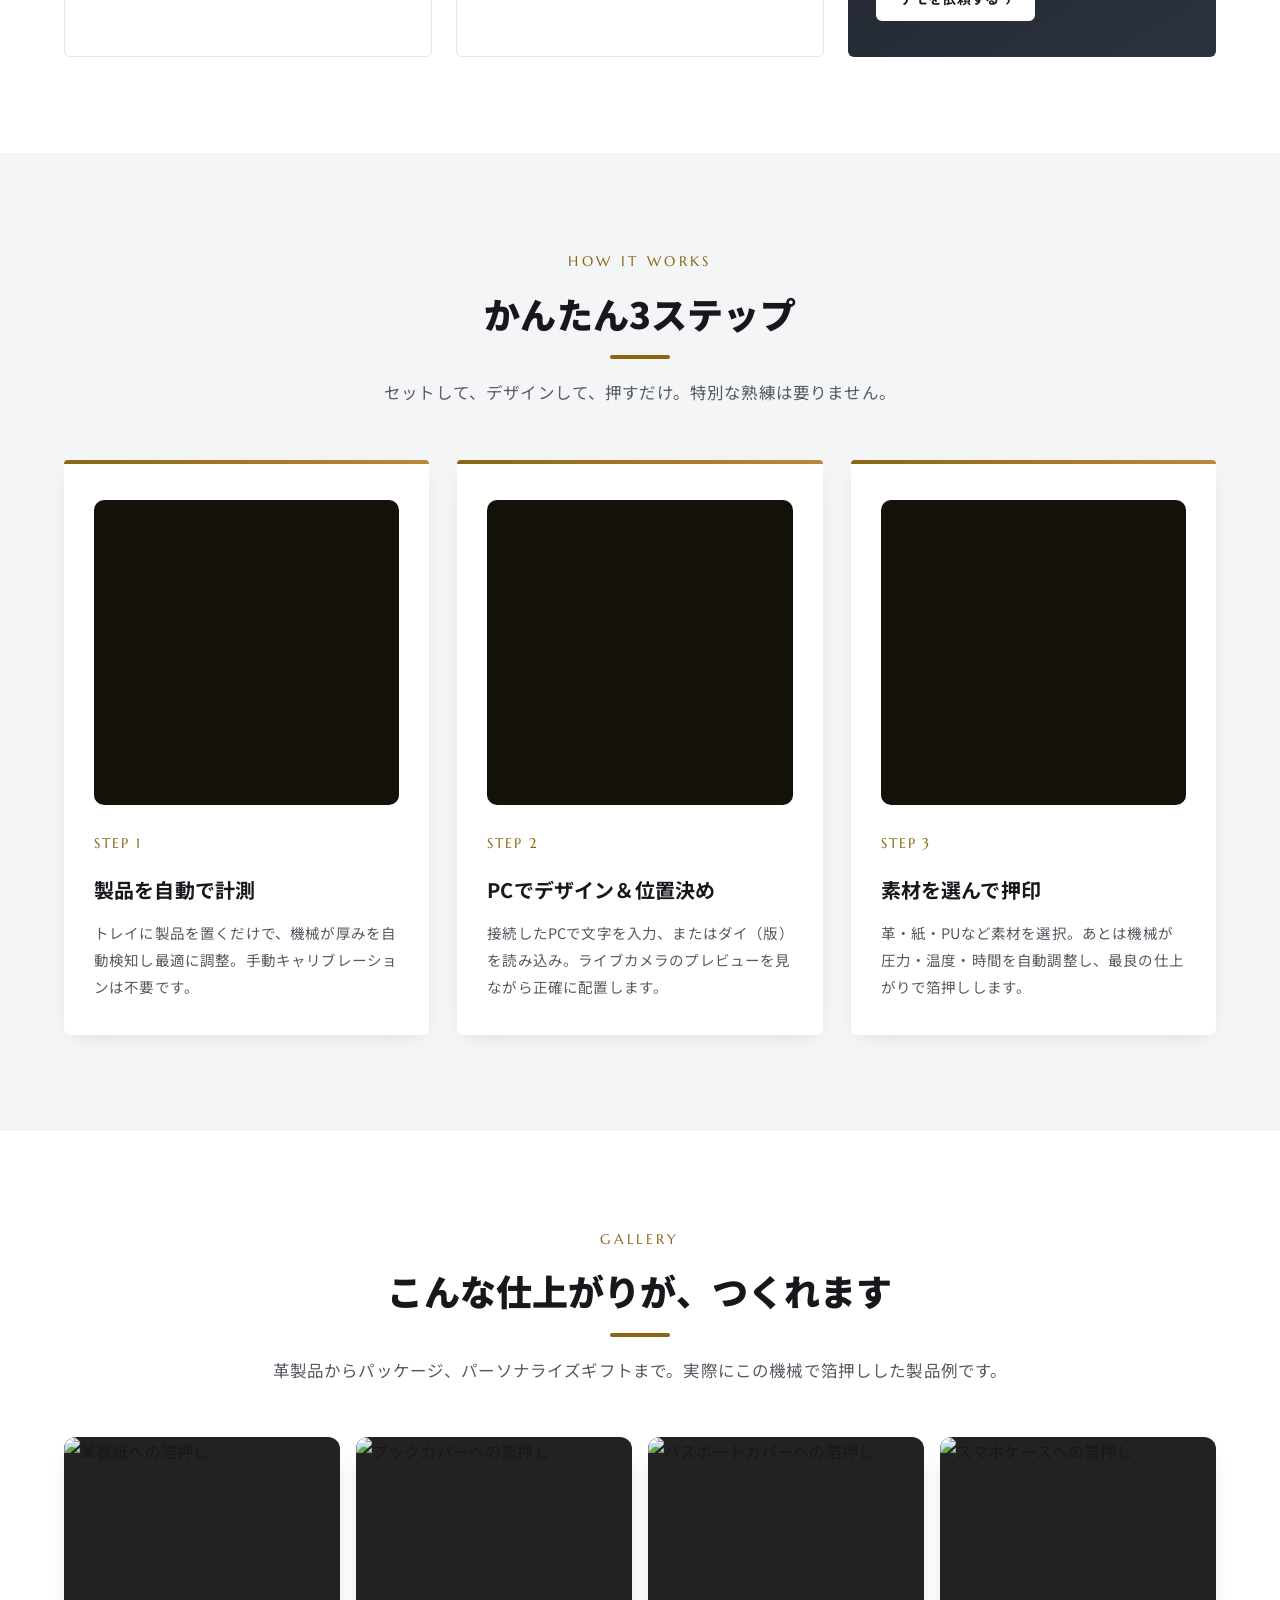
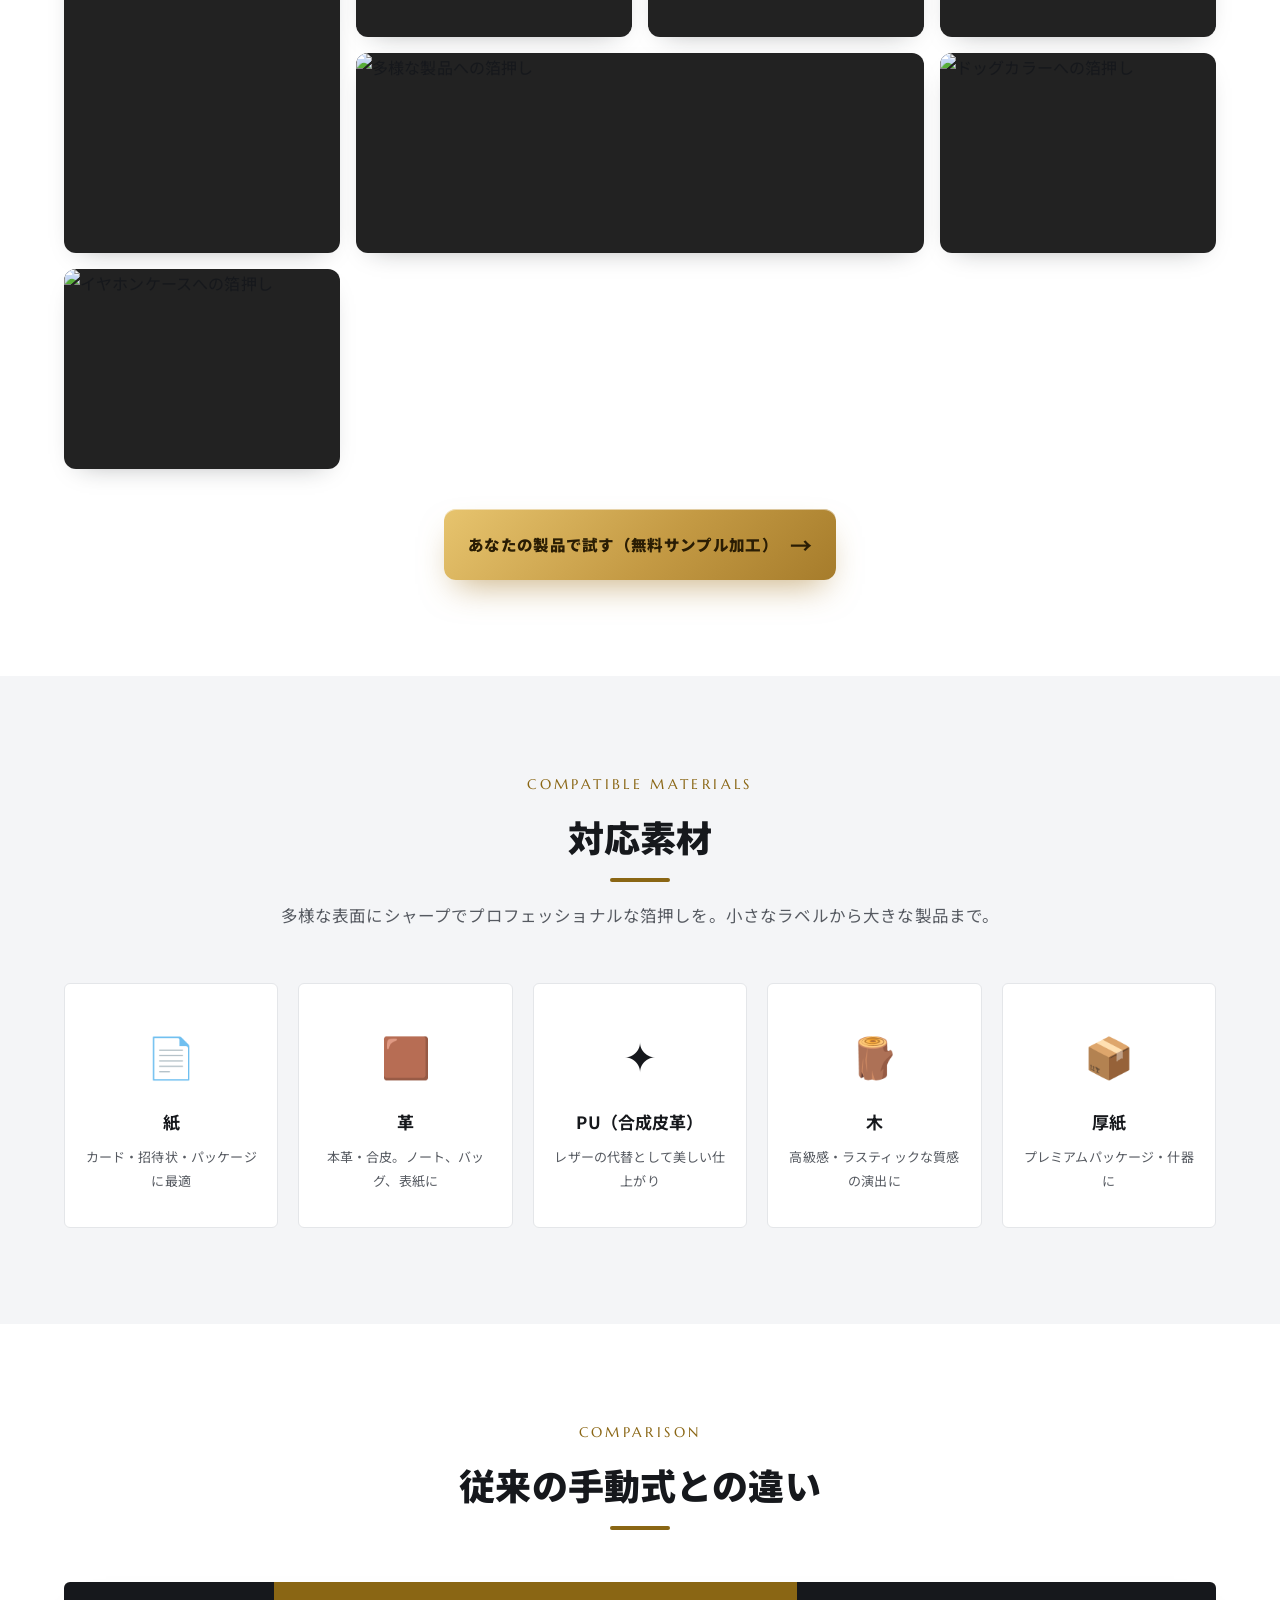
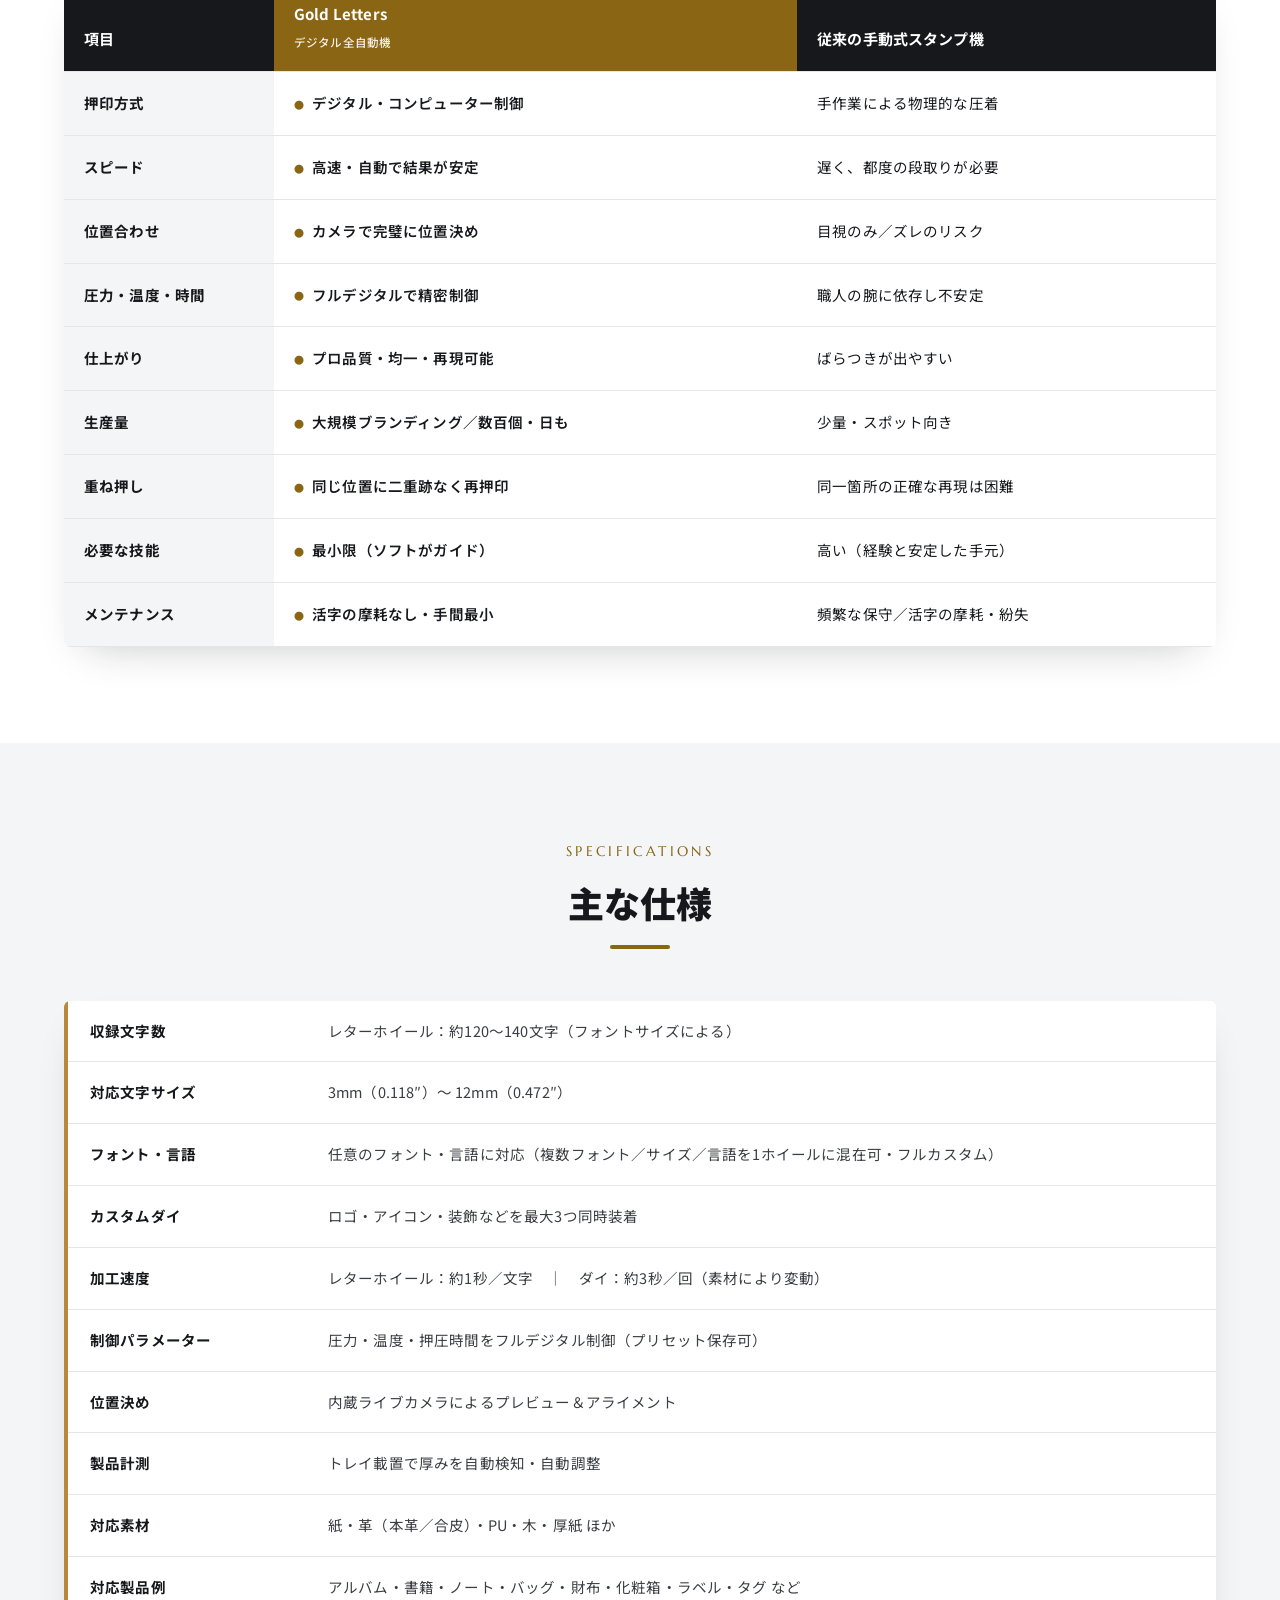
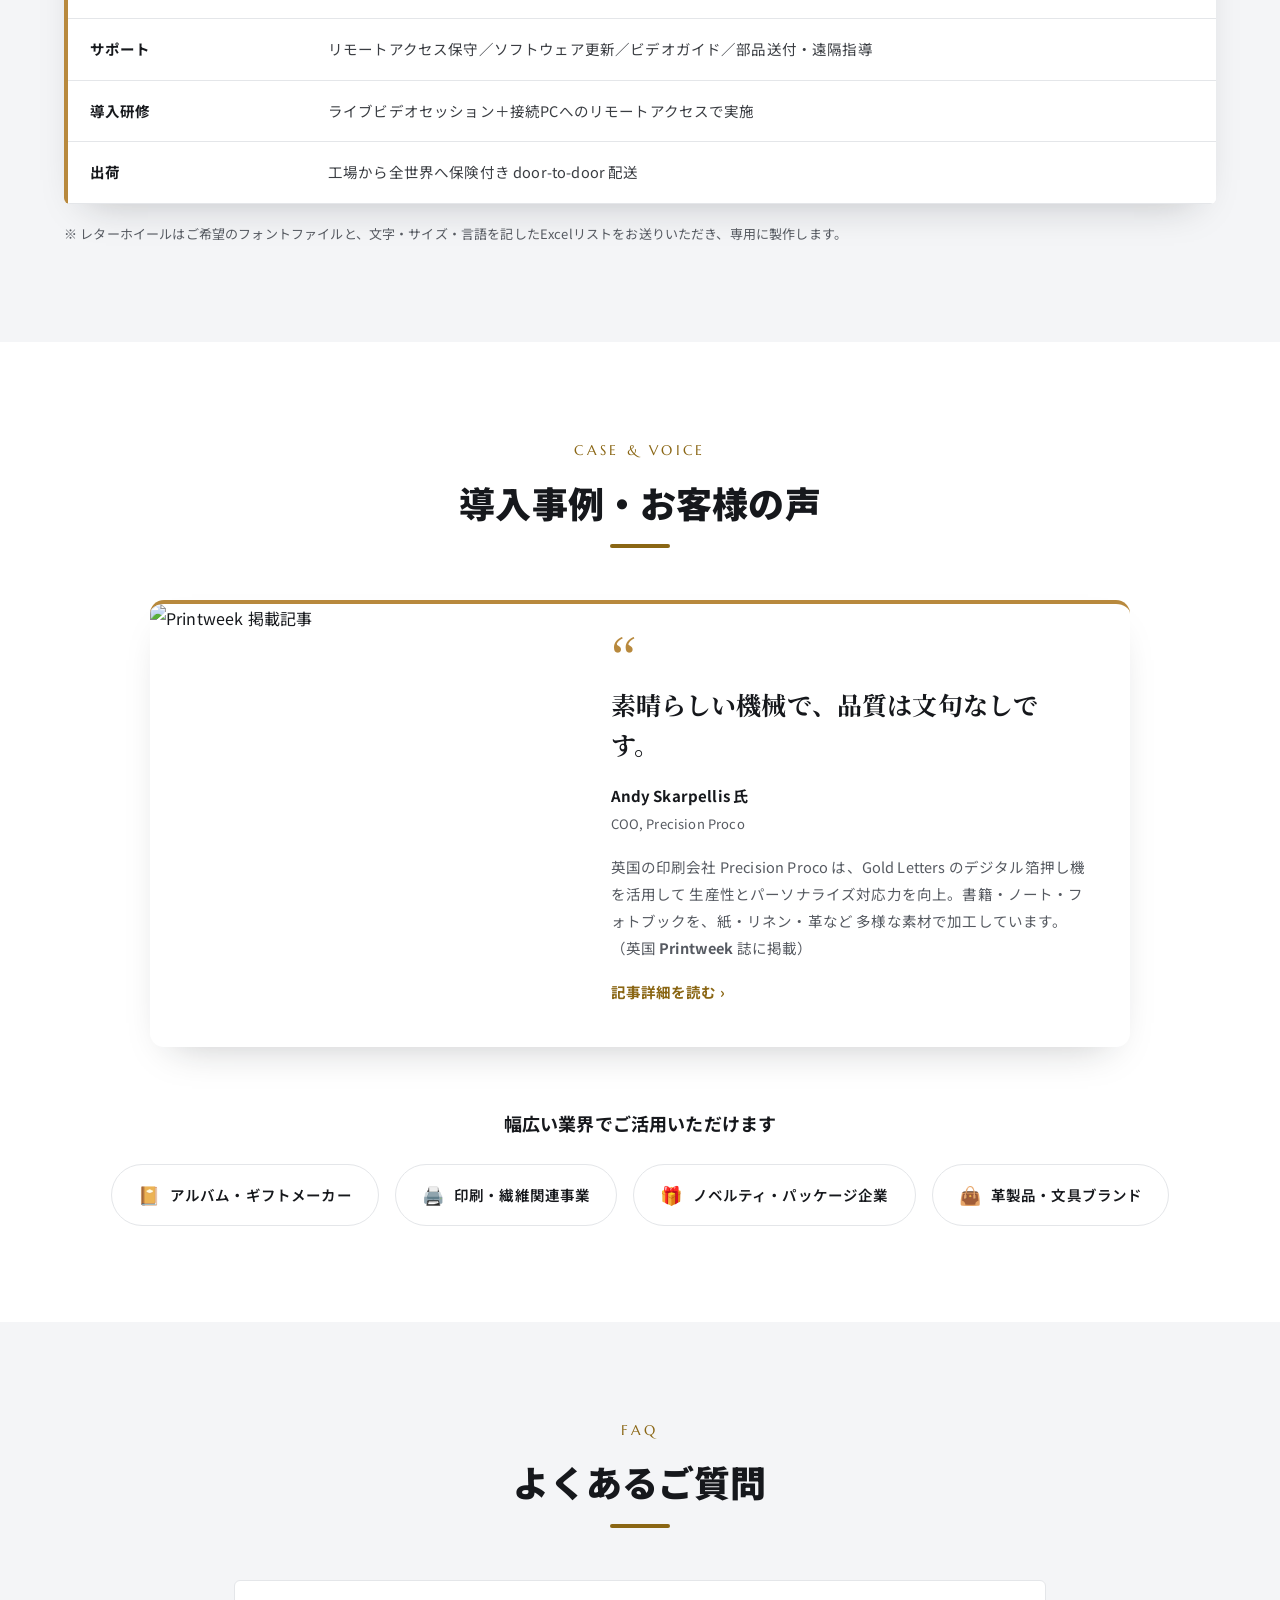
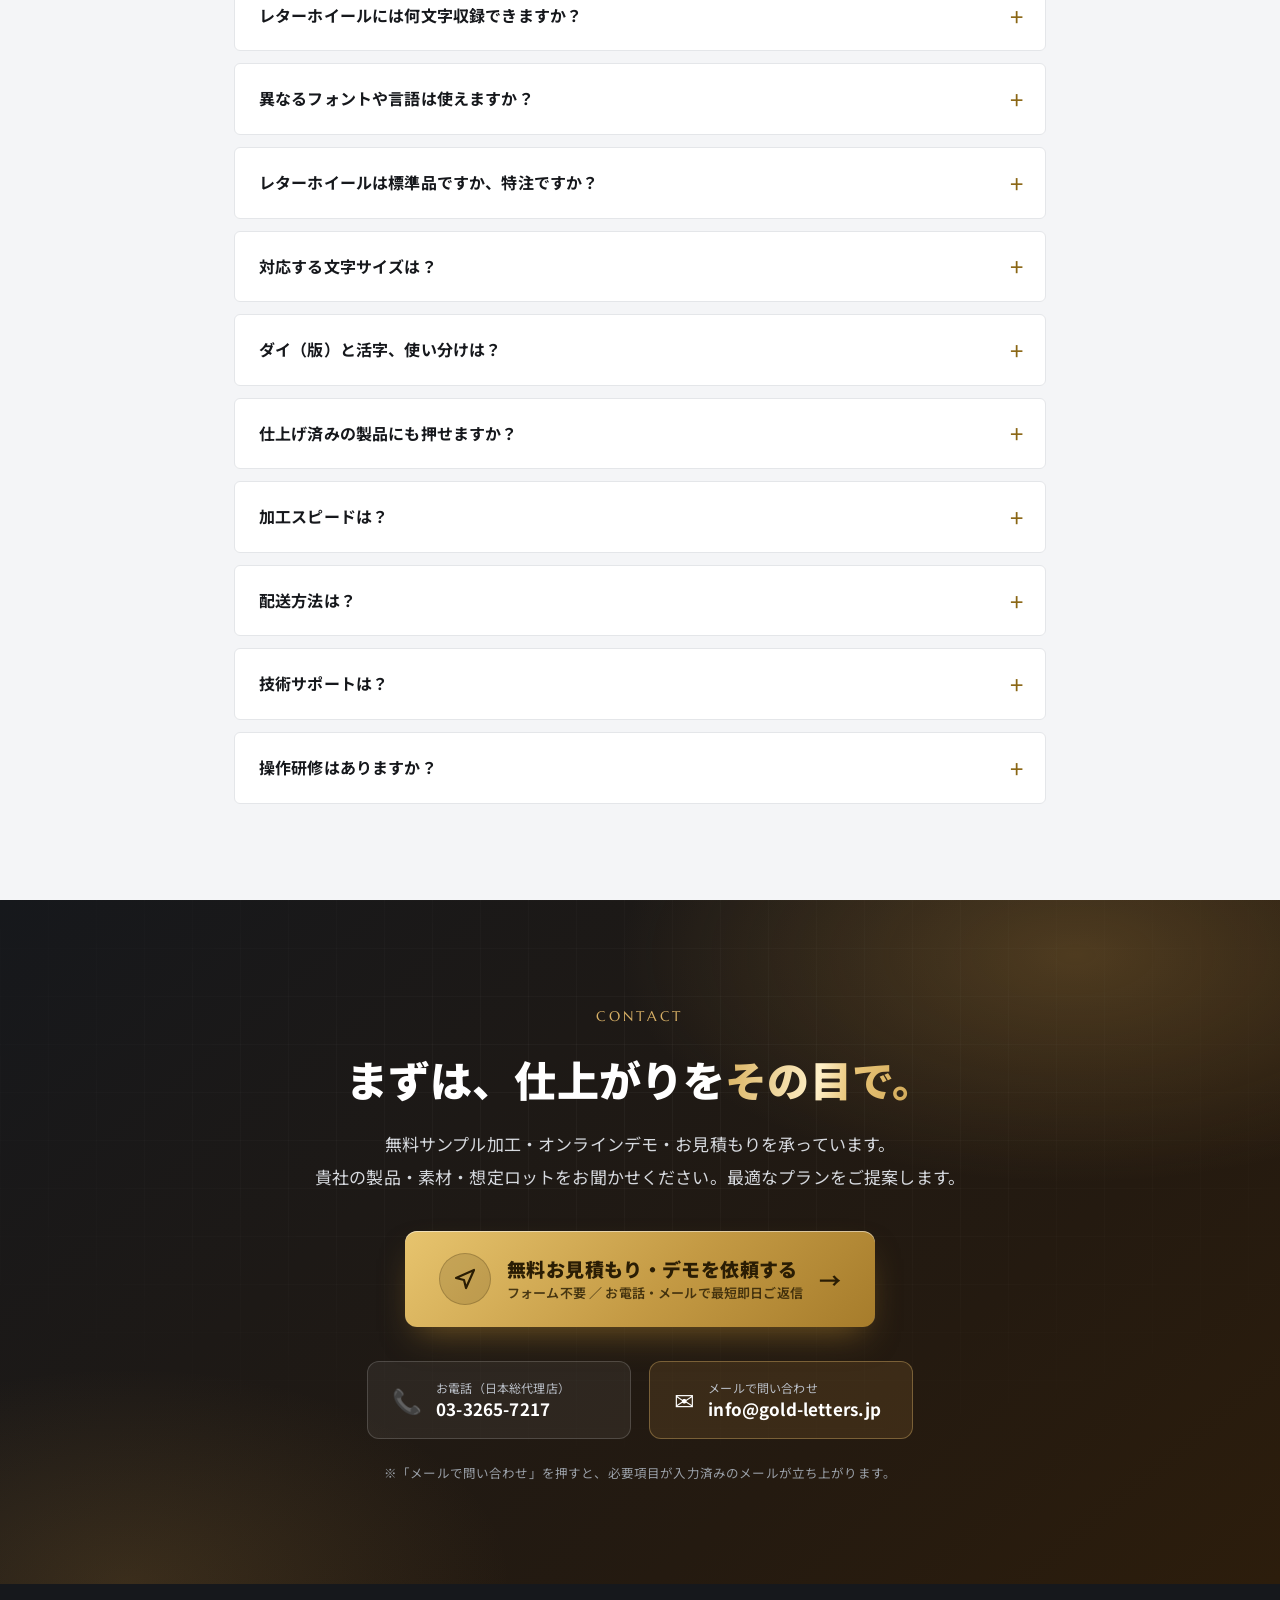
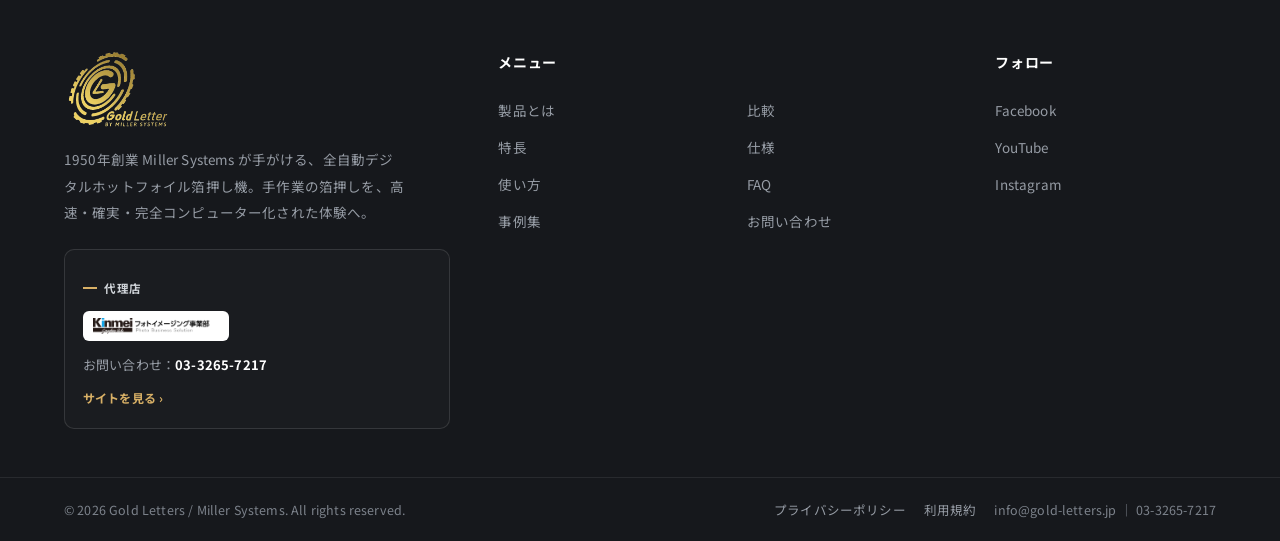
==== commit 940c5130: "Remove icons from feature cards (選ばれる5つの理由)" ====
--- a/index.html
+++ b/index.html
@@ -170,27 +170,22 @@
     </div>
     <div class="feature-grid">
       <article class="feature-card">
-        <div class="feat-icon">◉</div>
         <h3>ライブカメラ位置決め</h3>
         <p>内蔵カメラが製品をリアルタイム表示。画面上で文字や版の位置を合わせ、押す前に仕上がりを確認できます。仕上げ済みの製品にも安心して押印。</p>
       </article>
       <article class="feature-card">
-        <div class="feat-icon">⚙</div>
         <h3>圧力・温度・時間を全自動</h3>
         <p>美しい型押しに不可欠な3要素をフルデジタル制御。素材ごとのプリセットを保存し、誰が操作しても均一で再現性の高い仕上がりに。</p>
       </article>
       <article class="feature-card">
-        <div class="feat-icon">⟳</div>
         <h3>レター＆ダイホイール</h3>
         <p>最大140文字・複数フォントを1セットに収めるレターホイールと、ロゴや装飾を最大3つ同時装着できるカスタムダイホイール。用途で使い分け。</p>
       </article>
       <article class="feature-card">
-        <div class="feat-icon">A</div>
         <h3>複製活字が不要</h3>
         <p>1文字ずつ押印する方式のため、同じ文字を何本も用意する必要なし。フォントやサイズが違っても各文字1つでOK。在庫も管理もシンプル。</p>
       </article>
       <article class="feature-card">
-        <div class="feat-icon">▦</div>
         <h3>幅広い素材・製品に対応</h3>
         <p>紙・革（本革／合皮）・PU・木・厚紙など多彩な素材に対応。アルバム、書籍、ノート、バッグ、財布、化粧箱まで、形状やサイズを問わず加工できます。</p>
       </article>
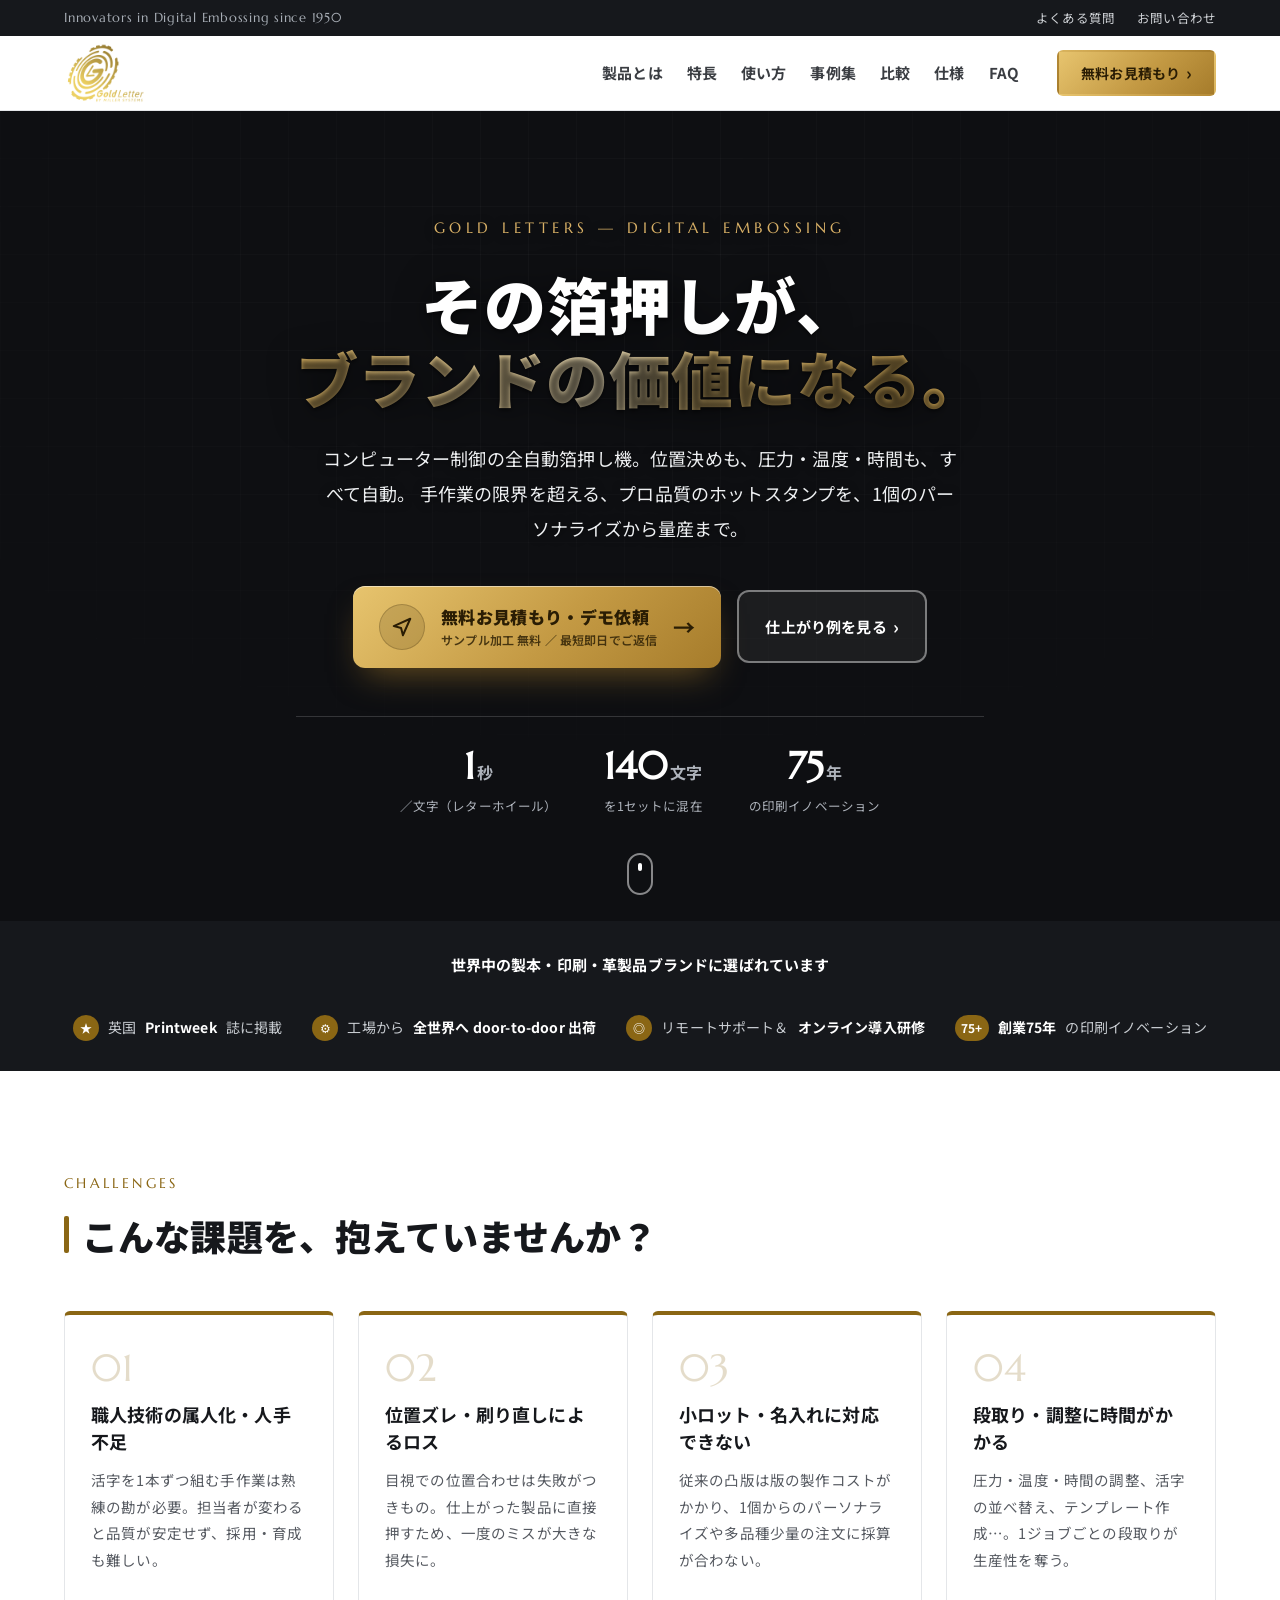
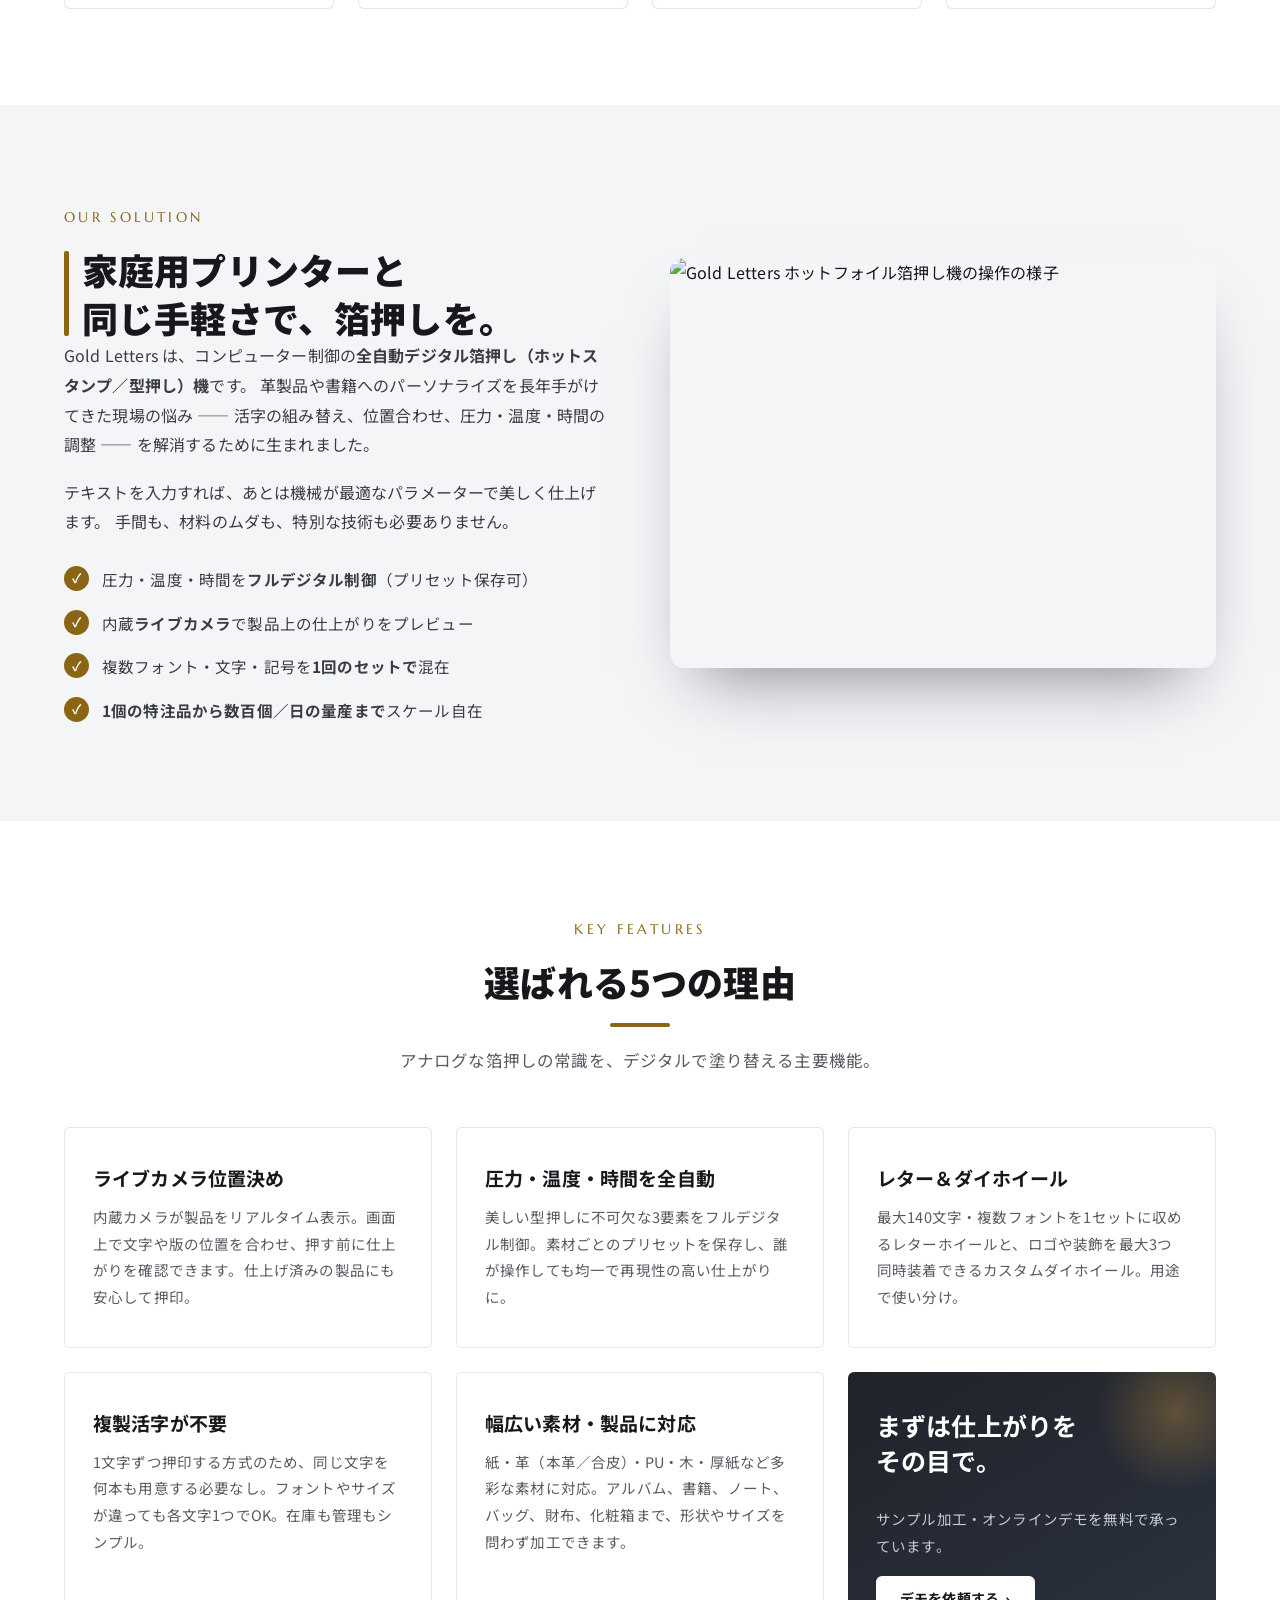
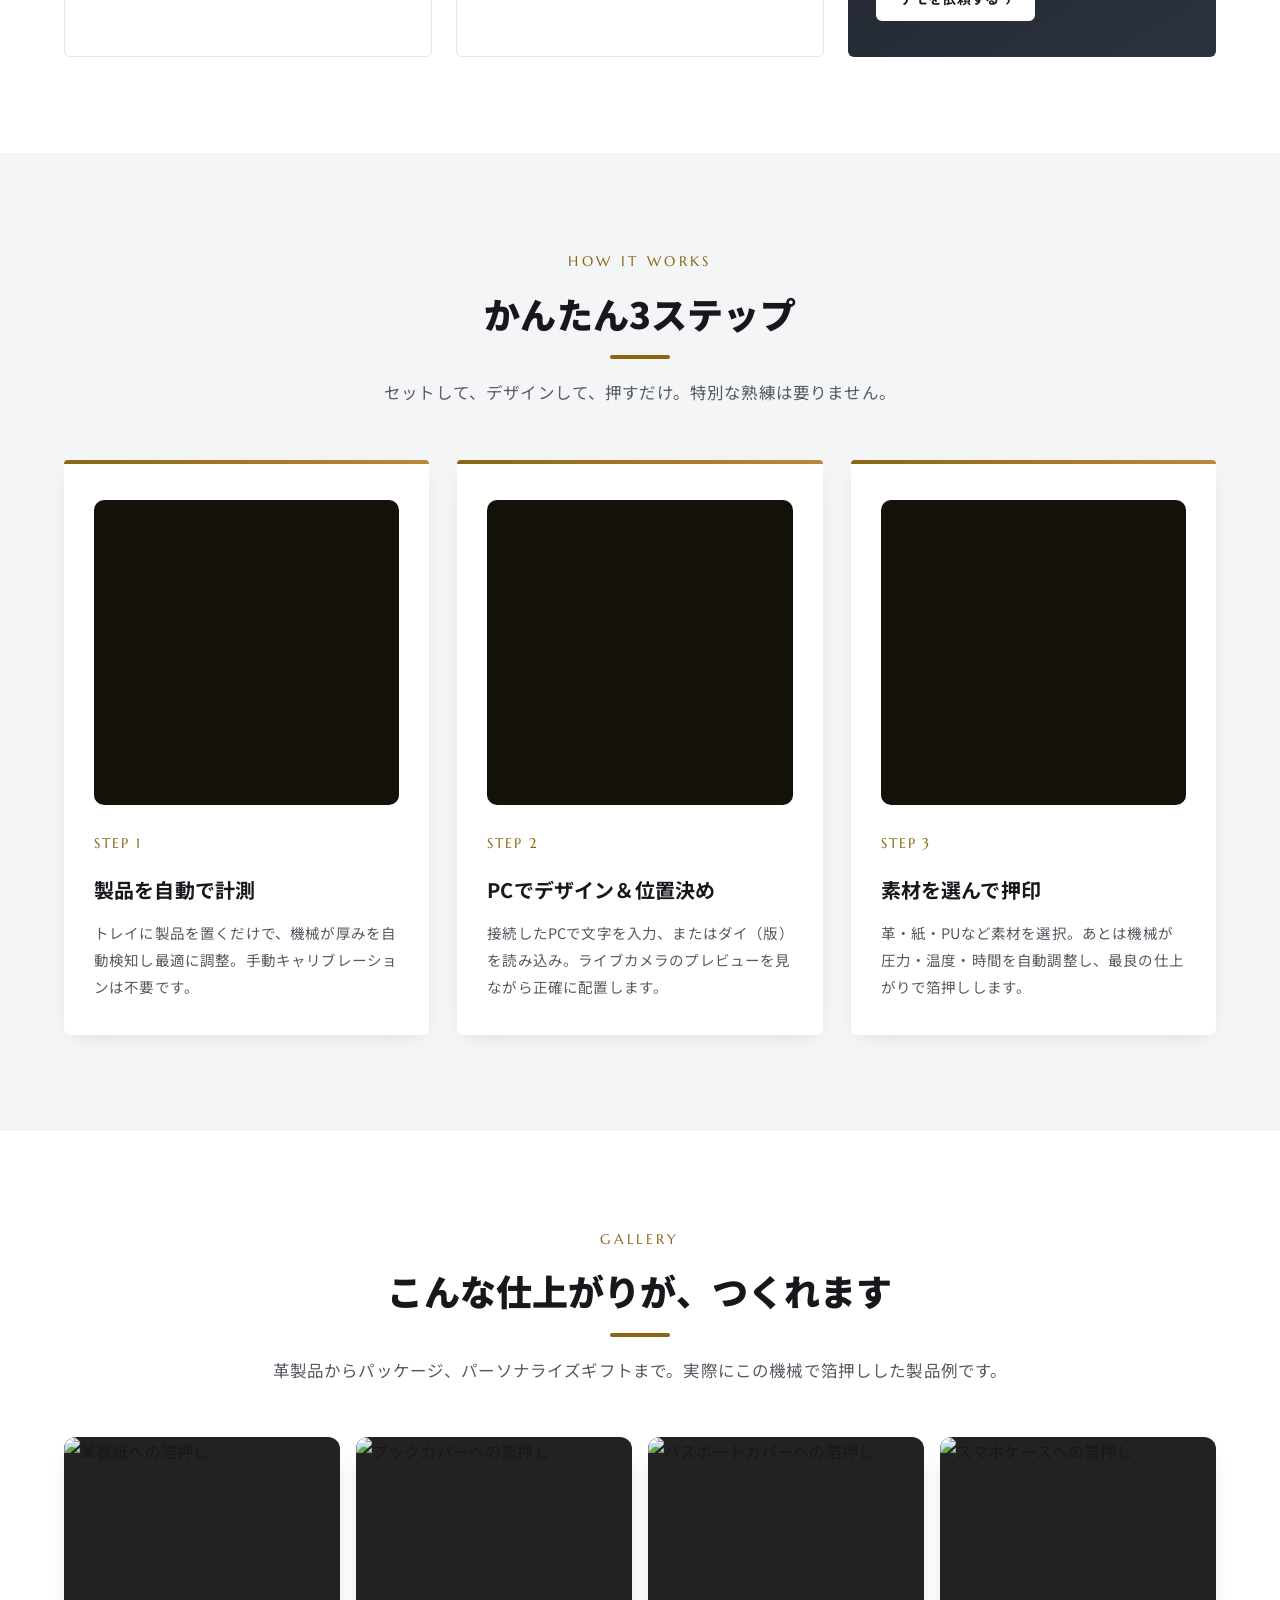
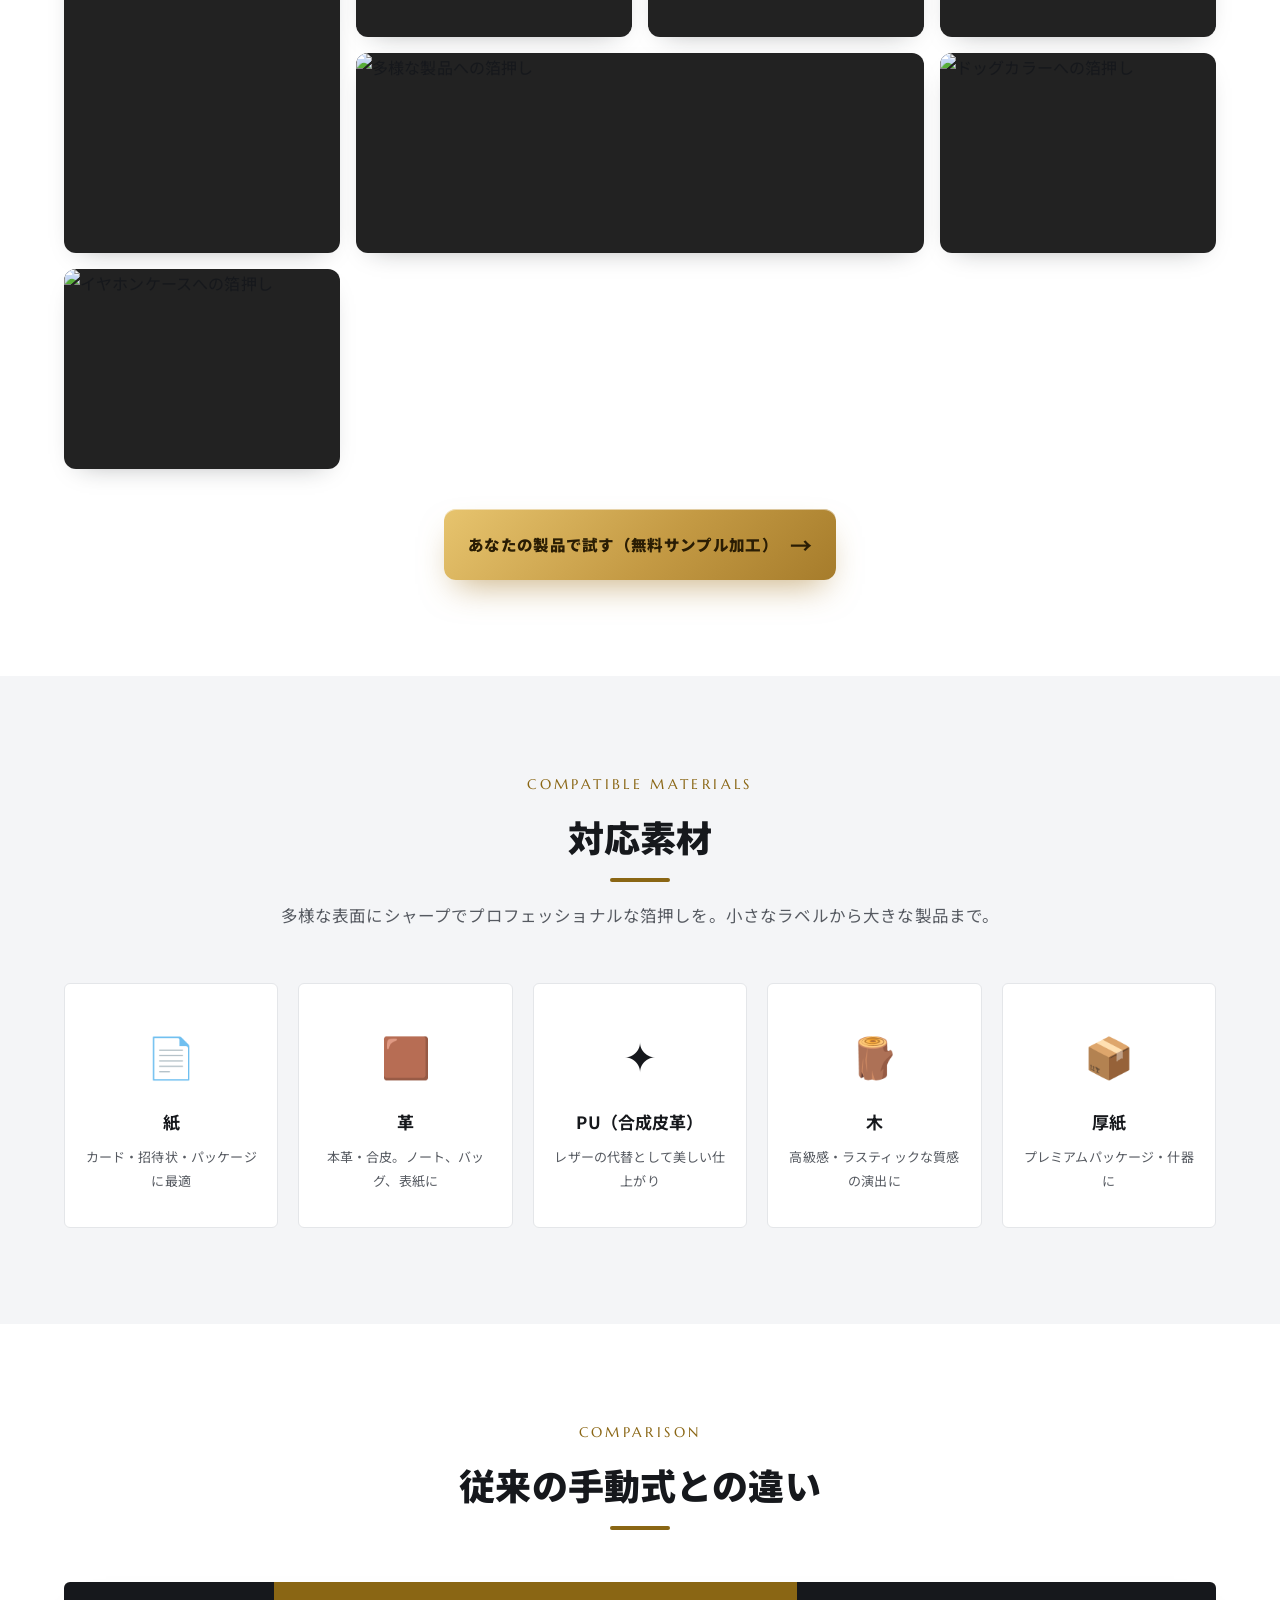
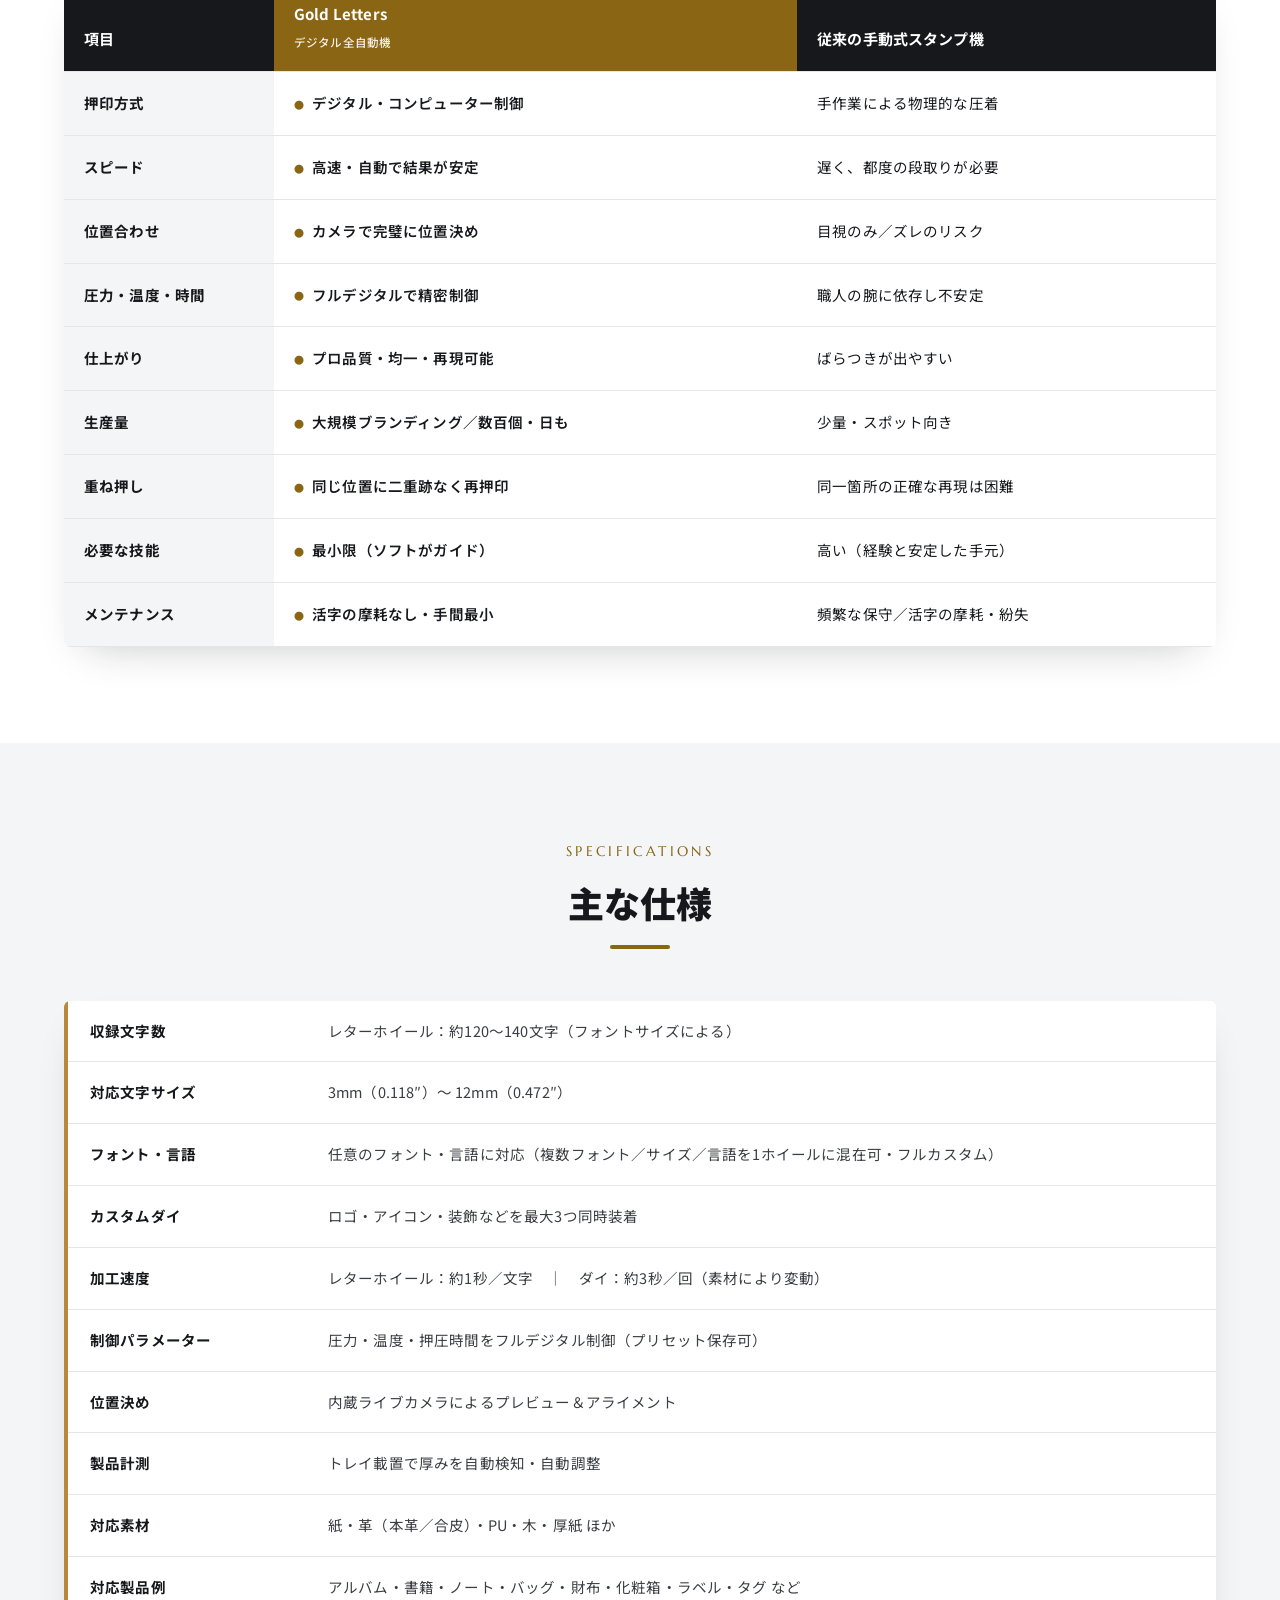
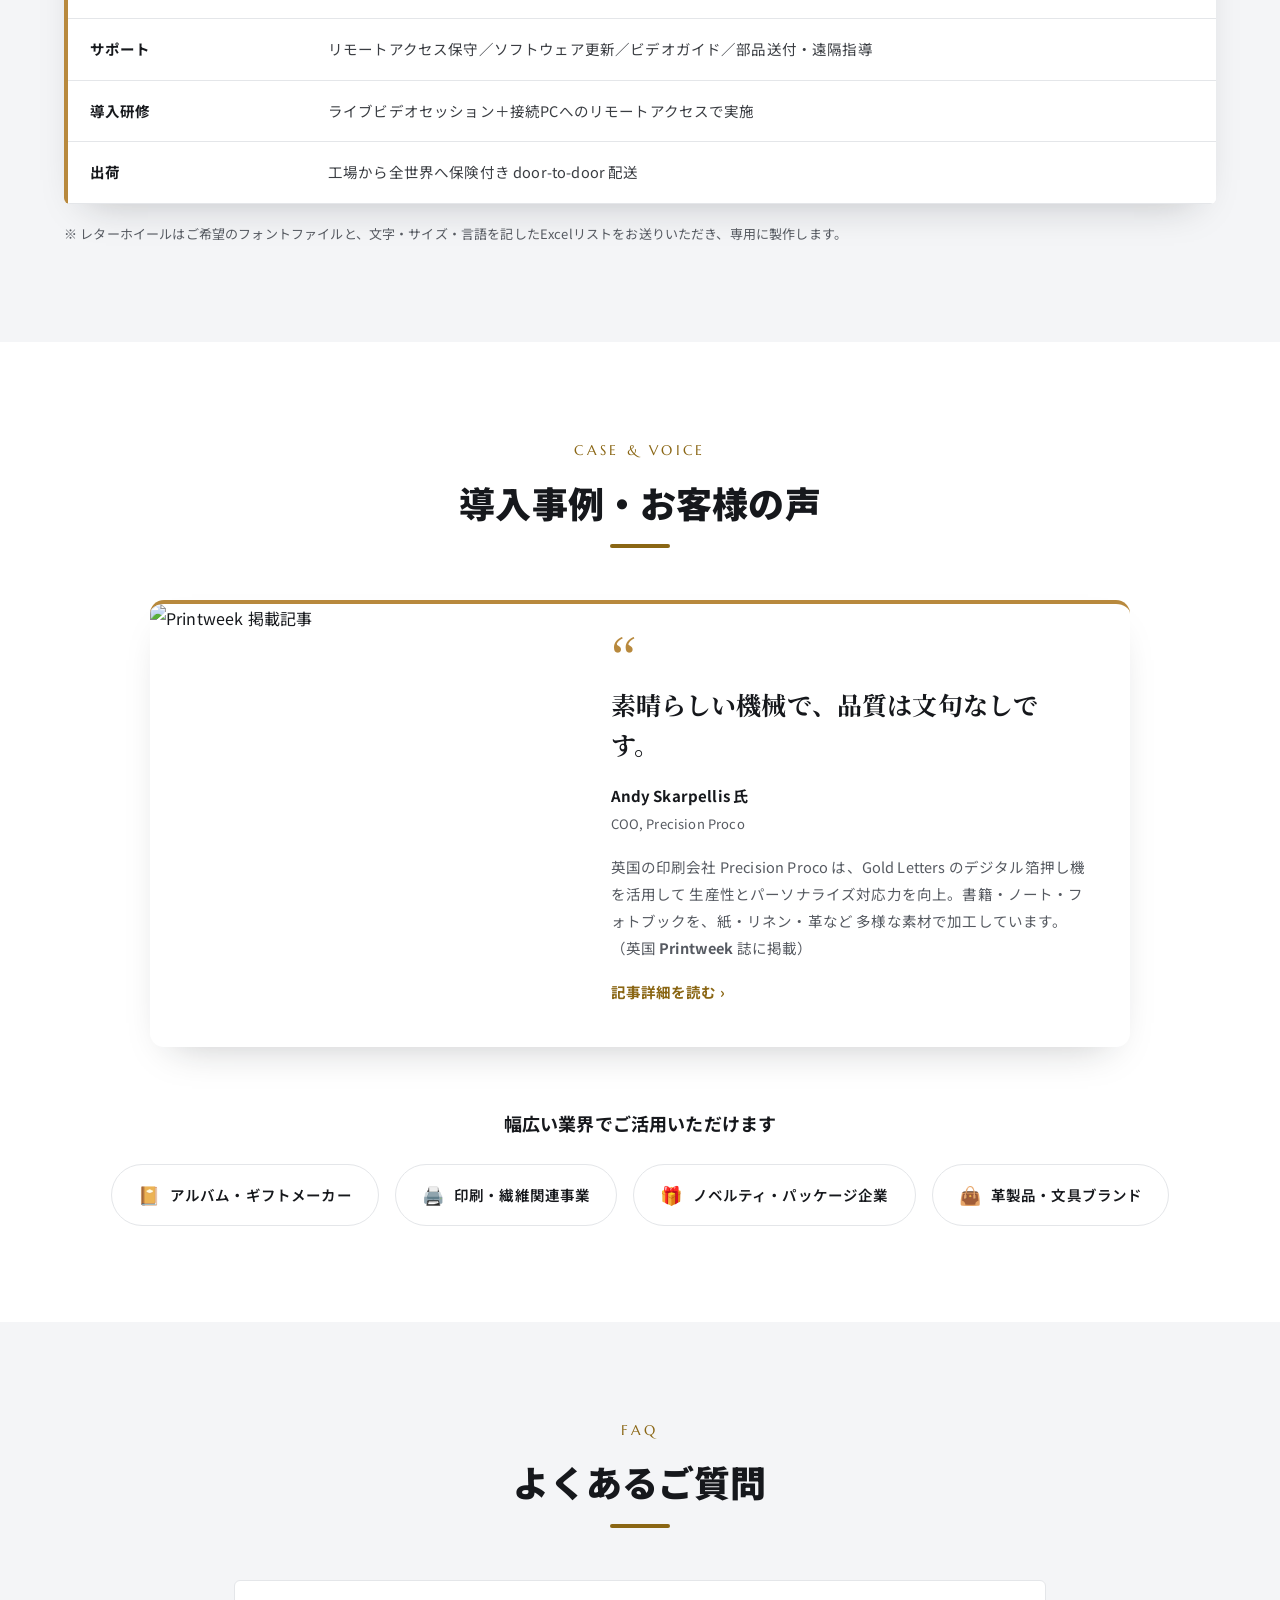
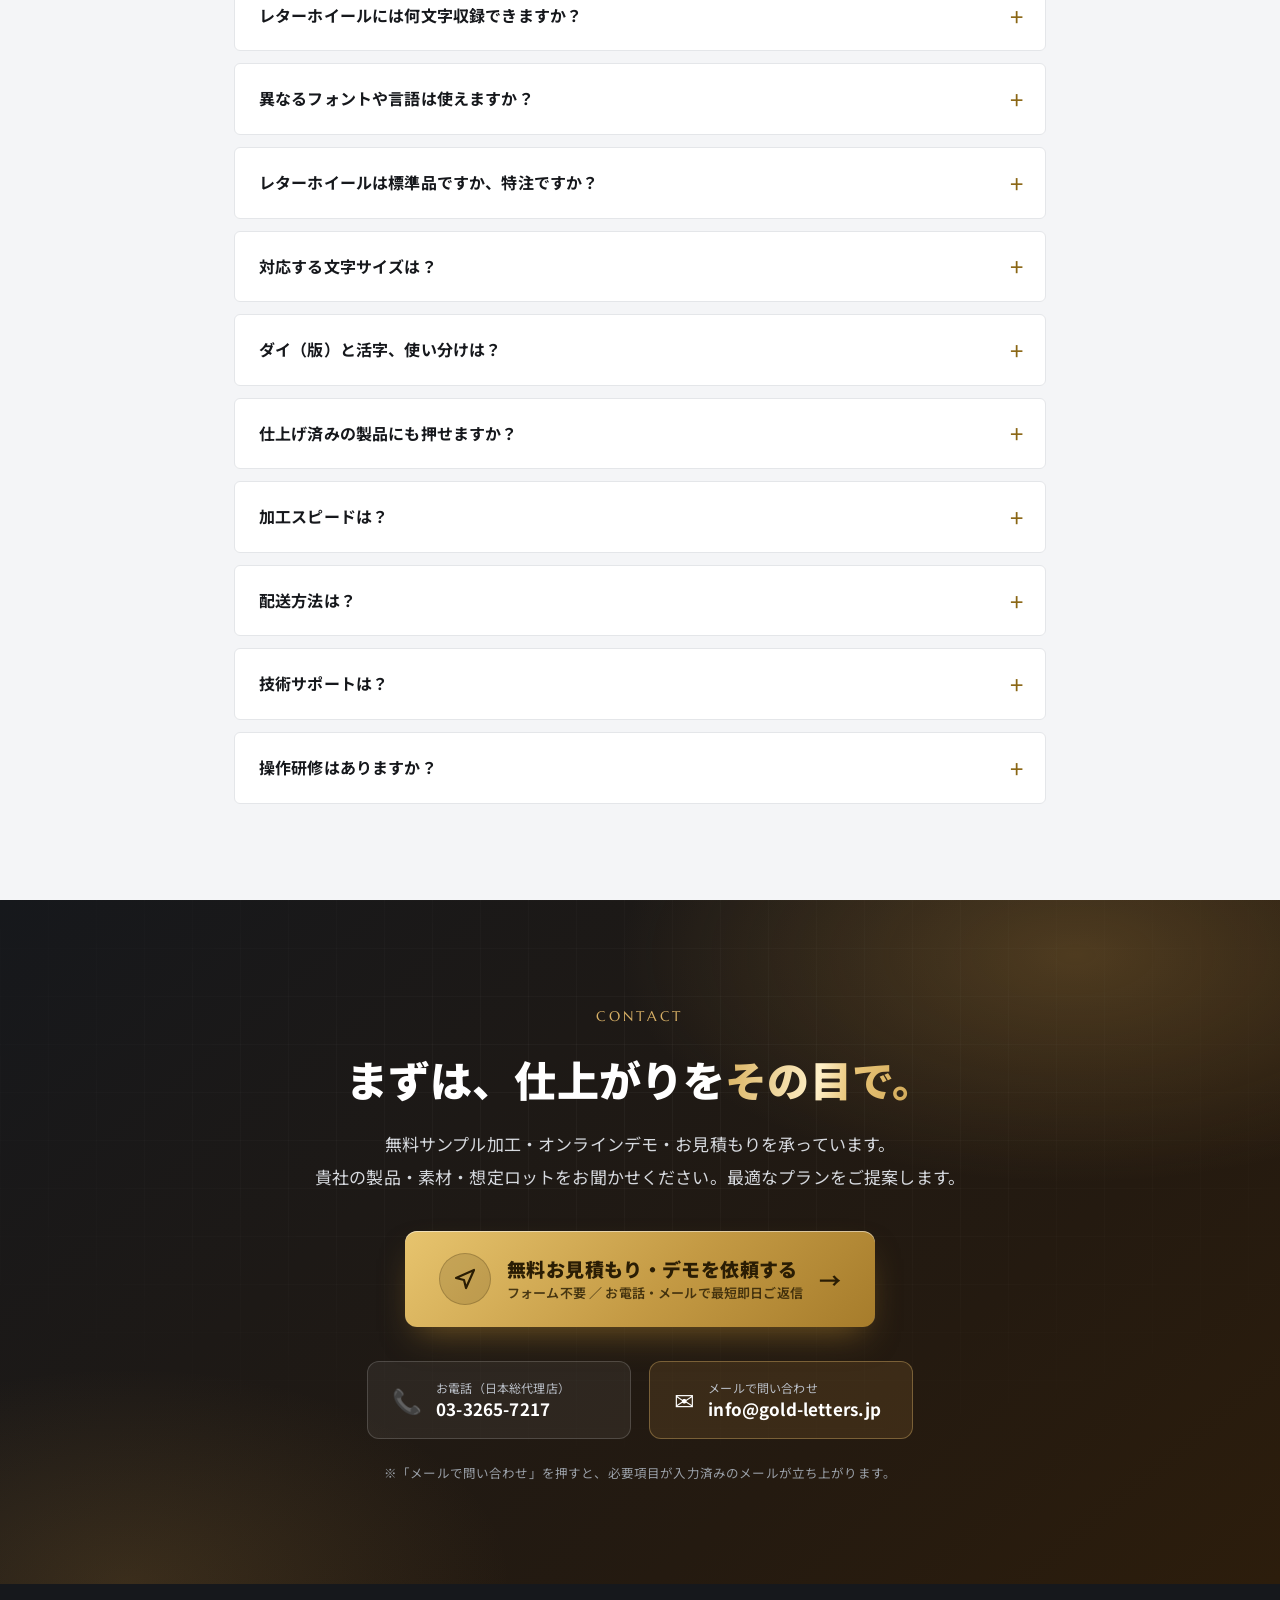
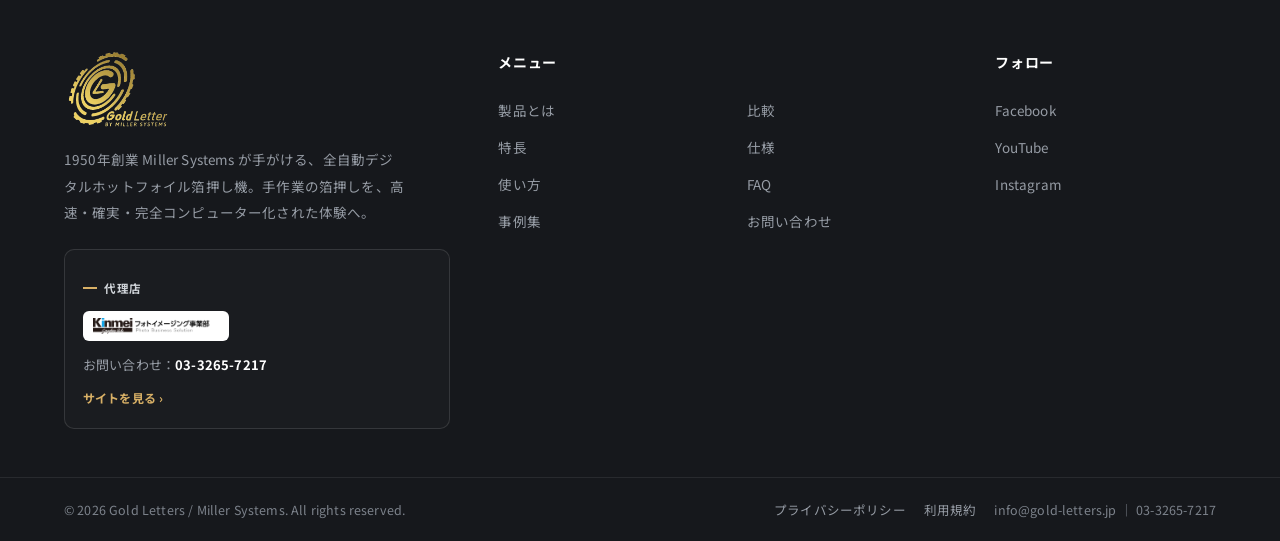
==== commit b9efdc4c: "Remove JP | EN language switch from header" ====
--- a/index.html
+++ b/index.html
@@ -20,7 +20,6 @@
       <nav class="utility-nav" aria-label="ユーティリティ">
         <a href="#faq">よくある質問</a>
         <a href="https://www.kinmeiphoto.jp/contact" target="_blank" rel="noopener">お問い合わせ</a>
-        <span class="lang">JP ｜ <a href="https://gold-letters.com" class="lang-en">EN</a></span>
       </nav>
     </div>
   </div>
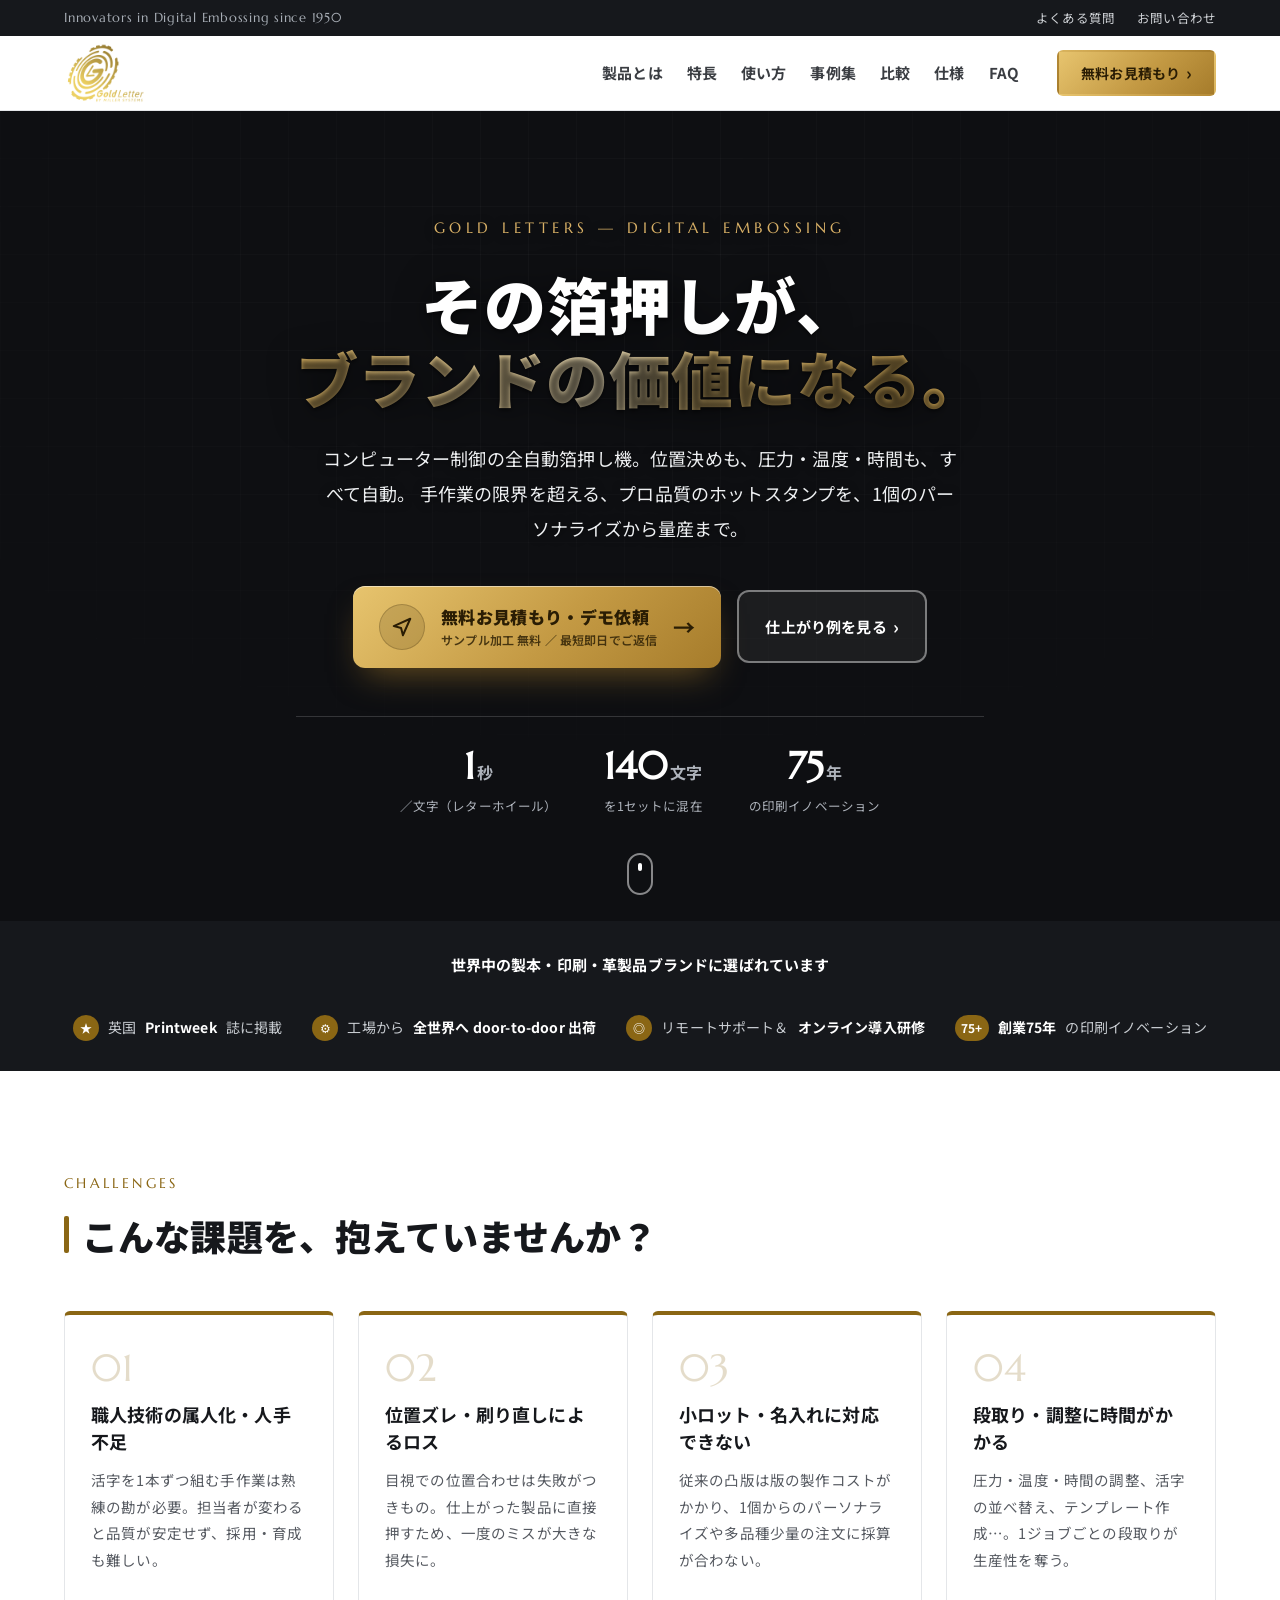
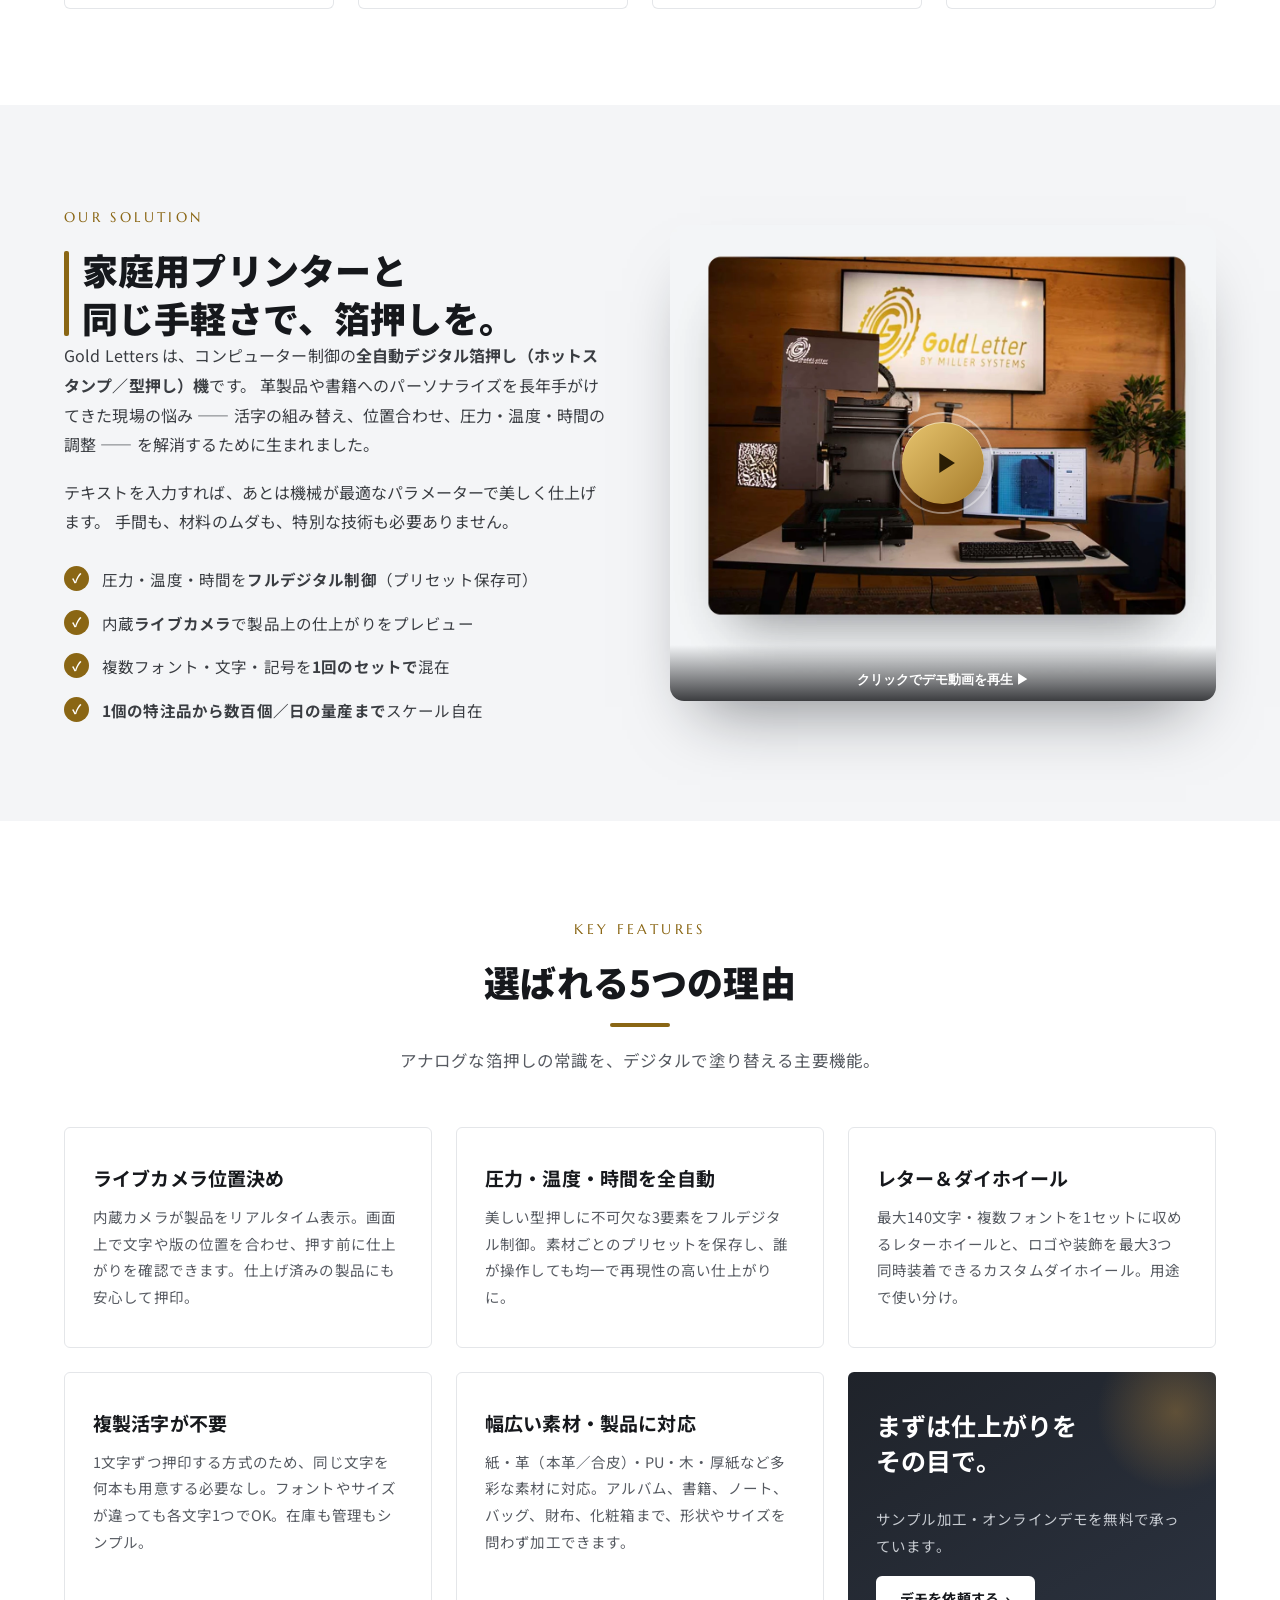
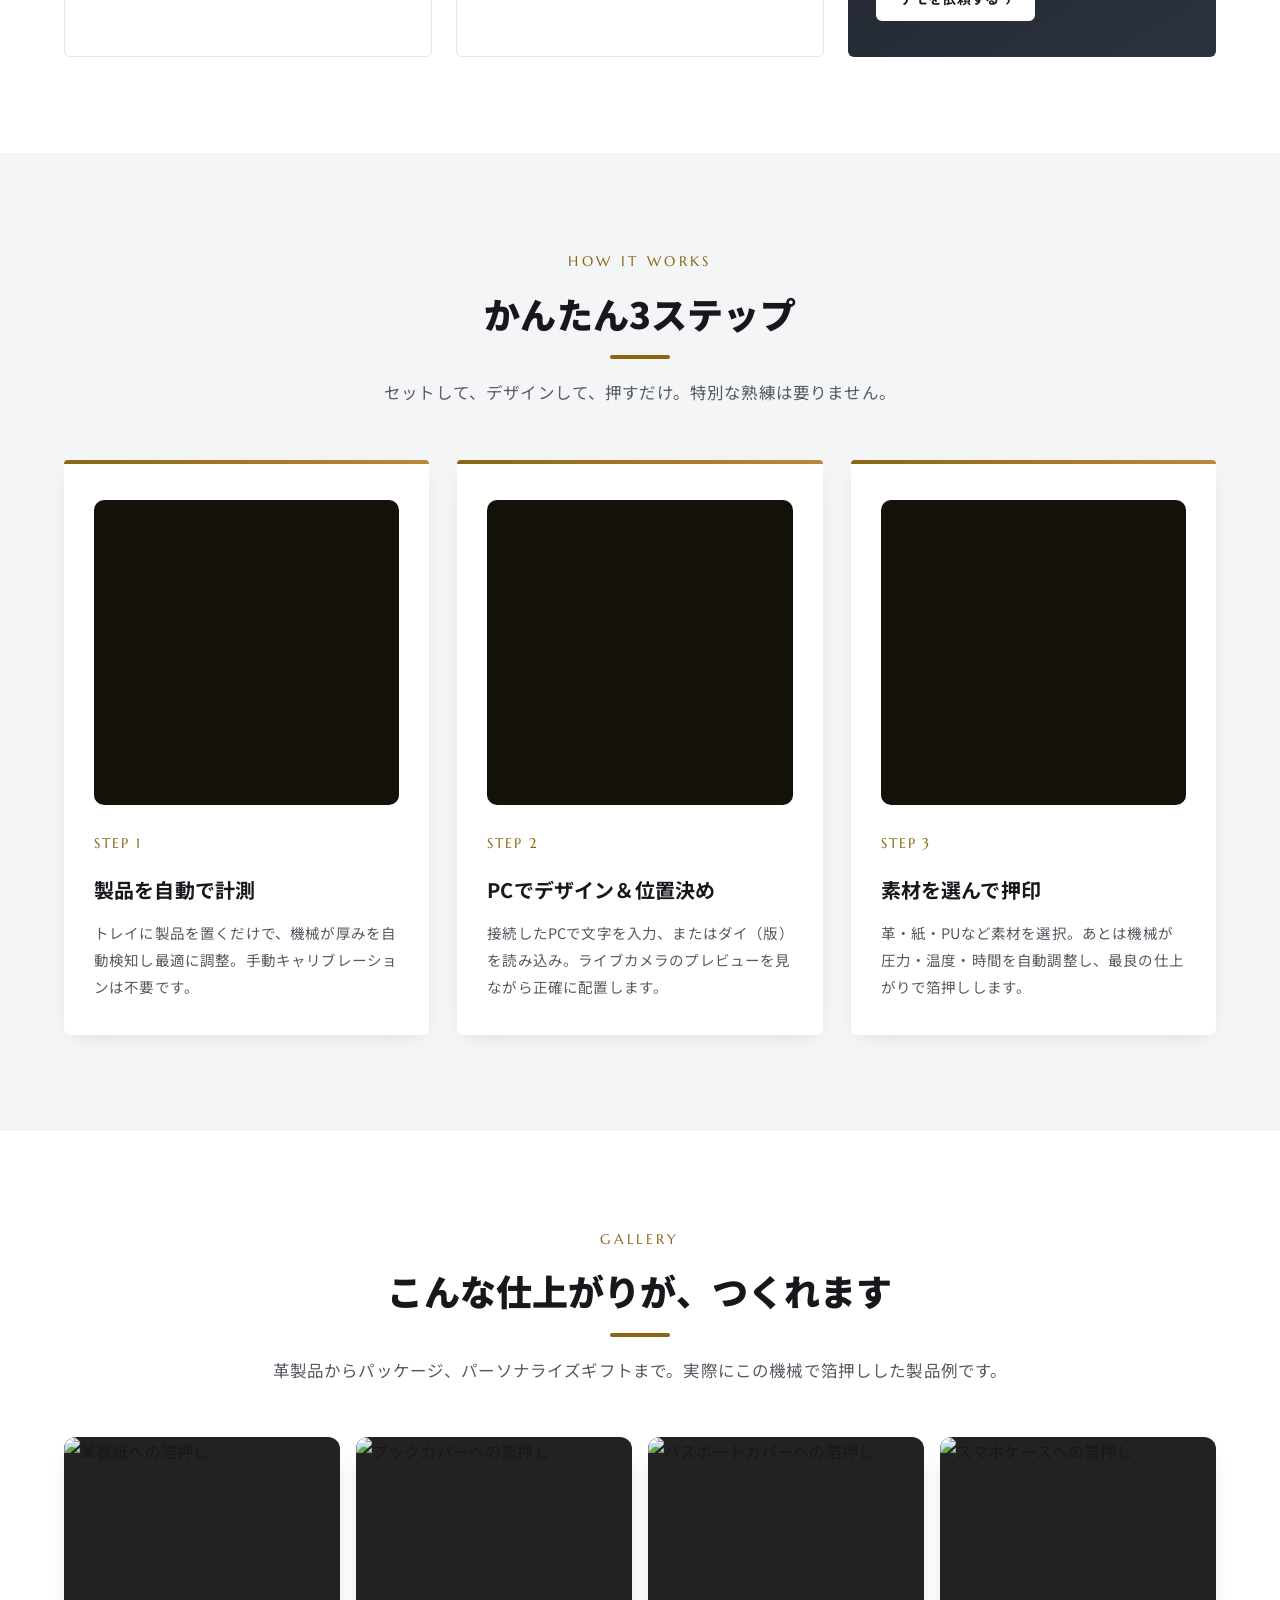
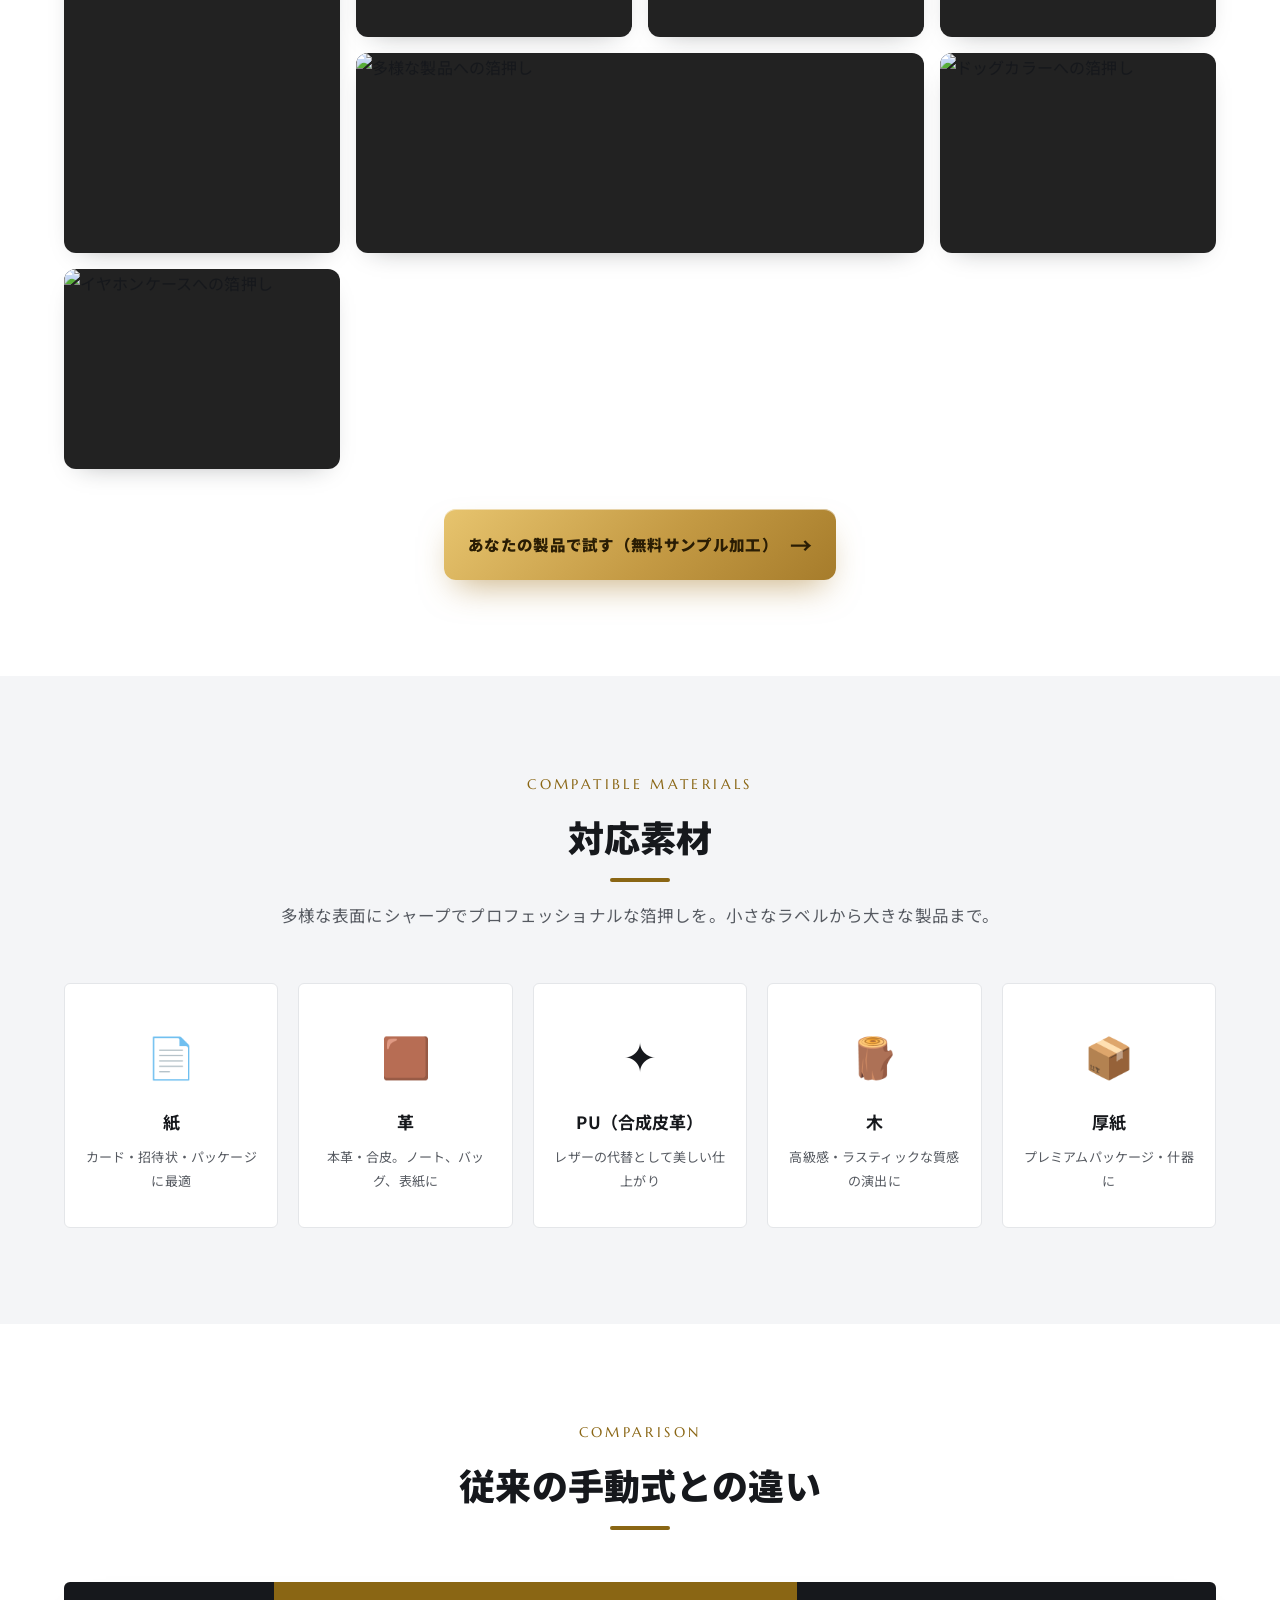
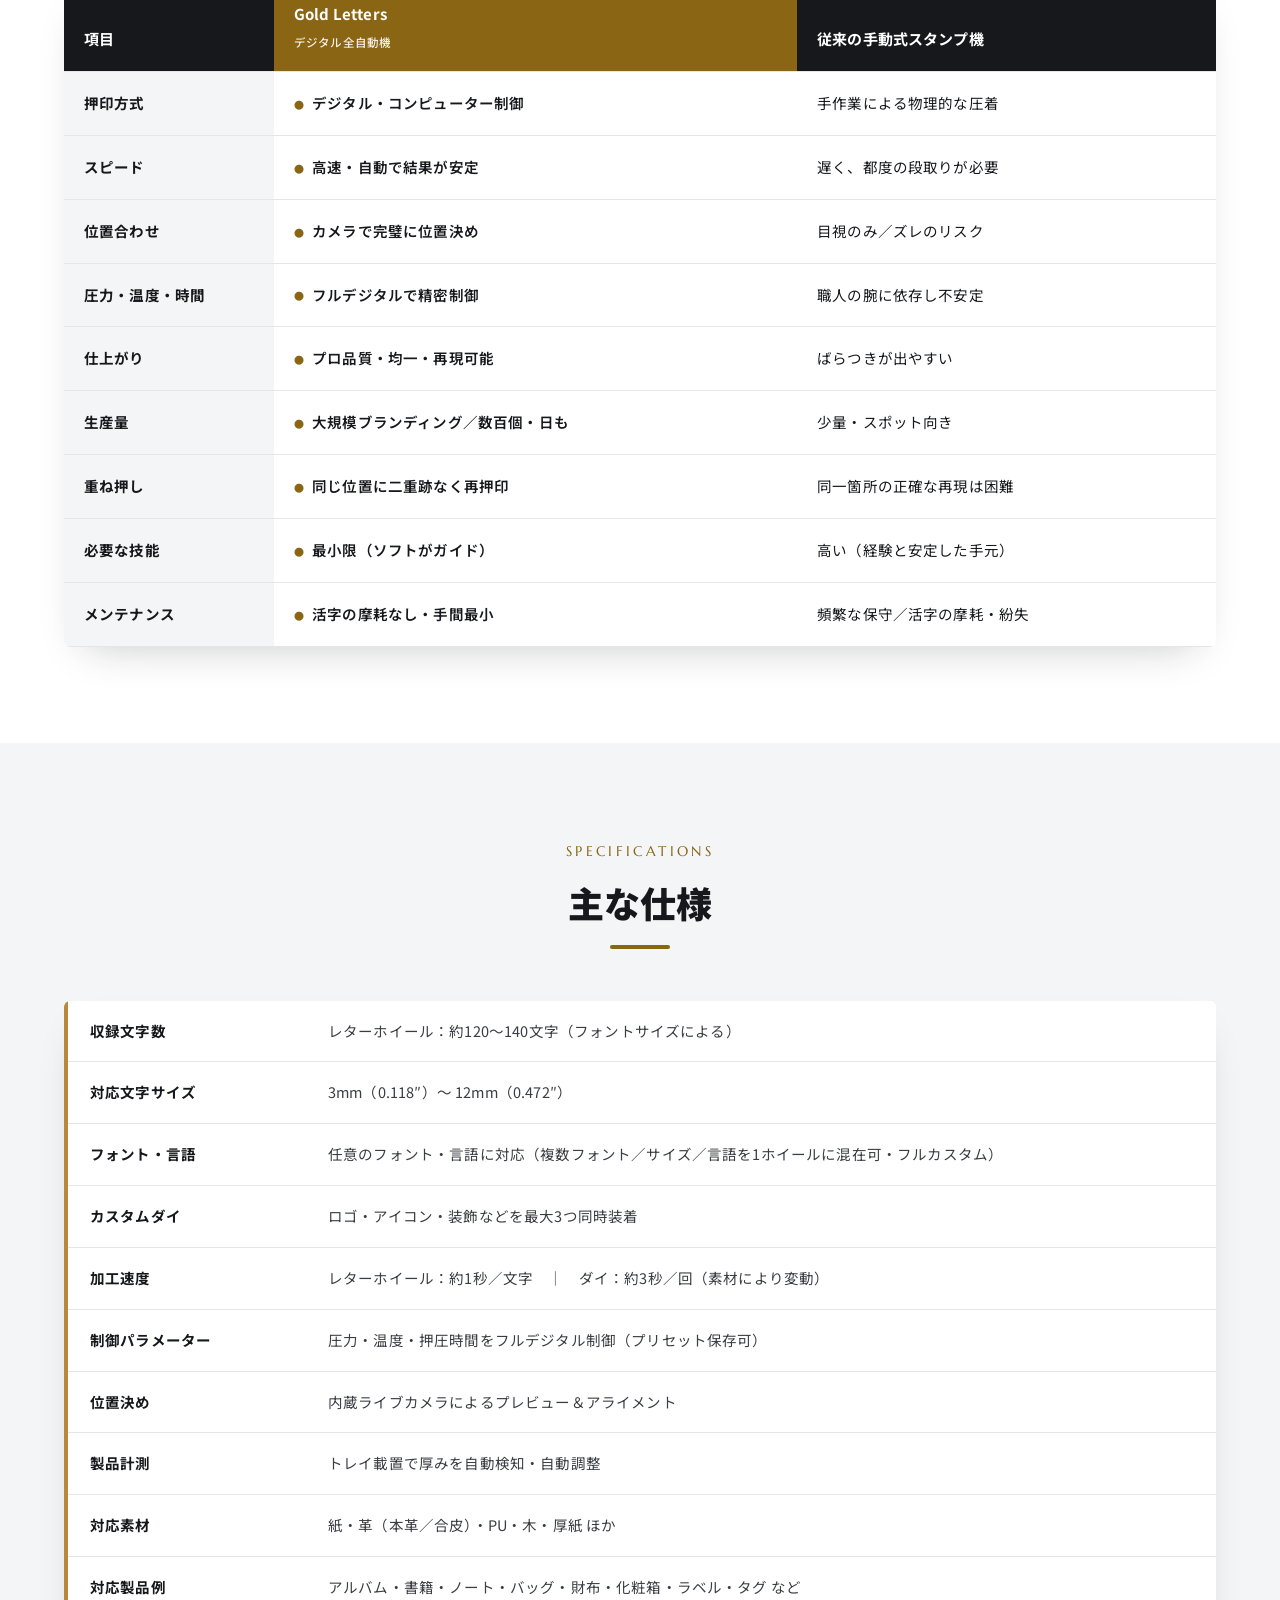
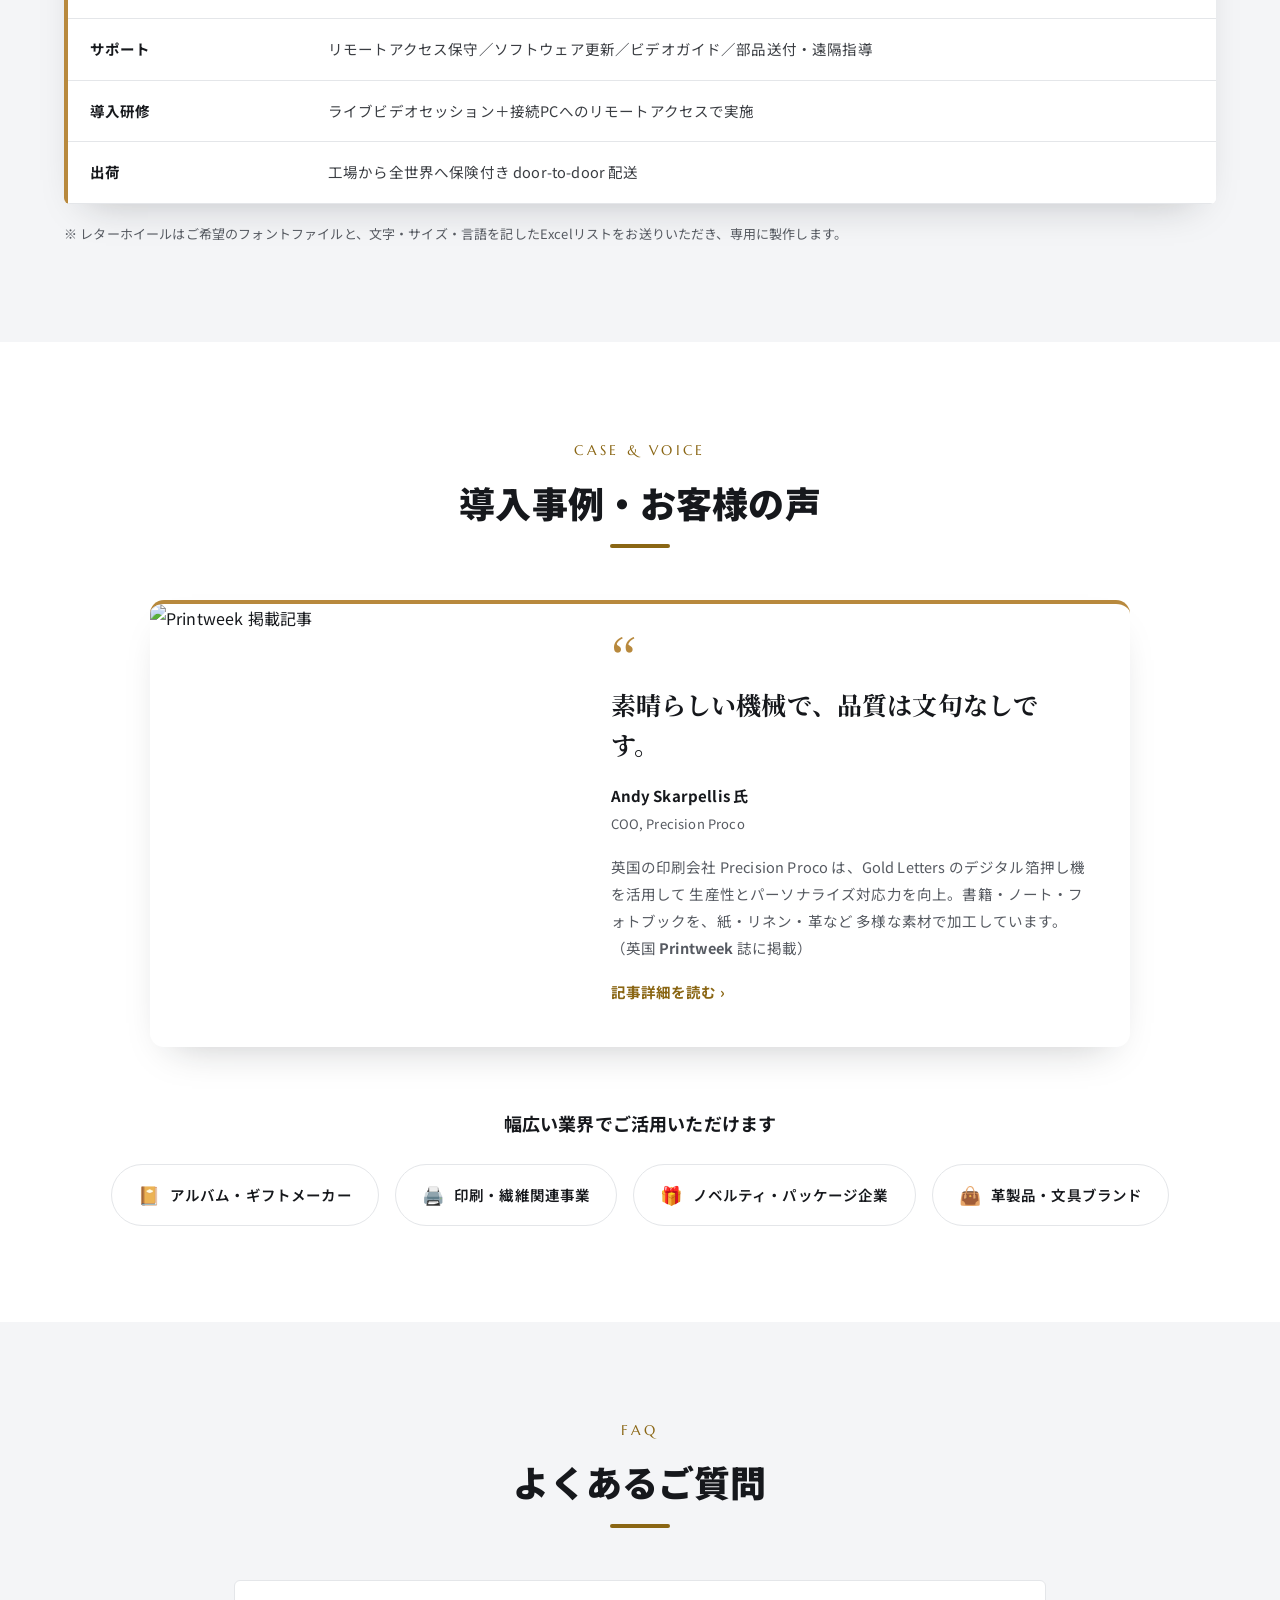
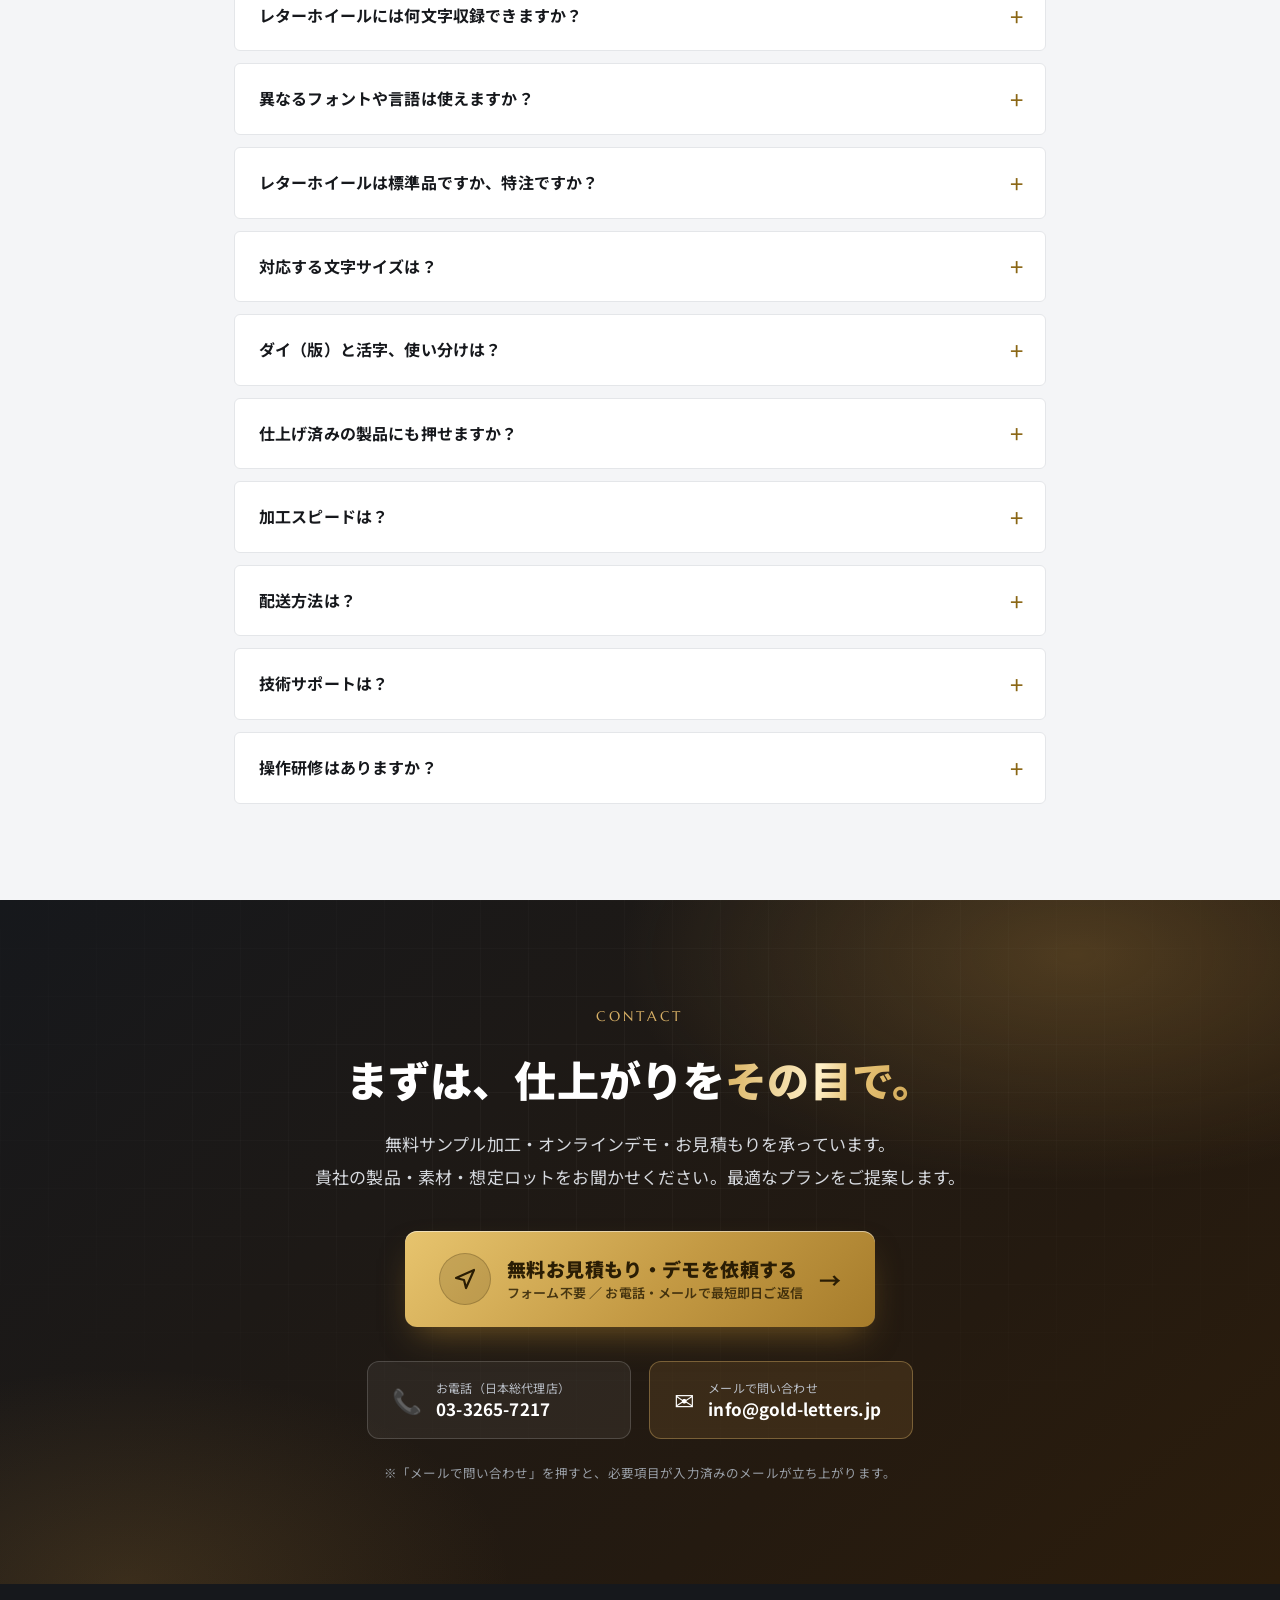
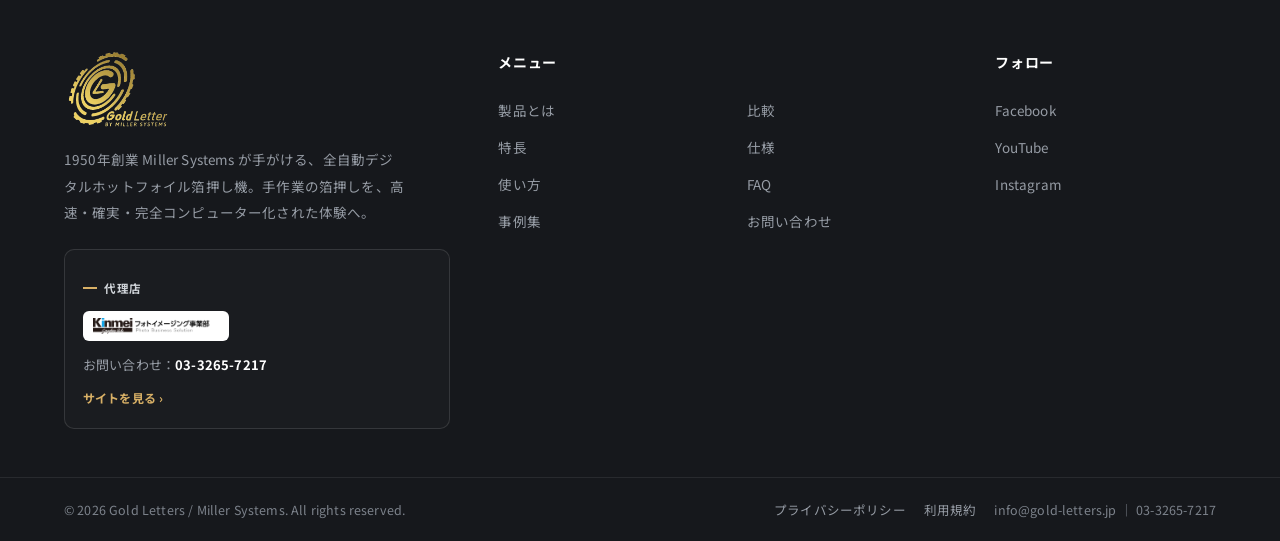
==== commit d891cc36: "Add clickable demo image that opens YouTube video in a popup - Replace solution machine photo with g" ====
--- a/index.html
+++ b/index.html
@@ -153,8 +153,13 @@
       </ul>
     </div>
     <figure class="solution-figure">
-      <img src="https://gold-letters.com/wp-content/uploads/2024/02/Hot-Foil-Stamping-Machine-.jpg"
-           alt="Gold Letters ホットフォイル箔押し機の操作の様子" loading="lazy">
+      <button type="button" class="video-thumb" id="openVideo" aria-label="Gold Letter デモ動画を再生する">
+        <img src="assets/img/goldletter-demo.webp" alt="Gold Letter デジタル箔押し機のデモ環境" loading="lazy">
+        <span class="video-play" aria-hidden="true">
+          <svg viewBox="0 0 24 24" width="34" height="34" fill="currentColor"><path d="M8 5v14l11-7z"/></svg>
+        </span>
+        <span class="video-cap">クリックでデモ動画を再生 ▶</span>
+      </button>
     </figure>
   </div>
 </section>
@@ -594,6 +599,15 @@
   </div>
 </div>
 
+<!-- ========== VIDEO MODAL ========== -->
+<div class="modal video-modal" id="videoModal" hidden>
+  <div class="modal-backdrop" data-vclose></div>
+  <div class="video-dialog" role="dialog" aria-modal="true" aria-label="Gold Letter デモ動画">
+    <button class="video-close" type="button" data-vclose aria-label="閉じる">×</button>
+    <div class="video-frame" id="videoFrame" data-video="nhmmYEiaZRY"></div>
+  </div>
+</div>
+
 <script src="assets/js/main.js"></script>
 </body>
 </html>
--- a/assets/css/style.css
+++ b/assets/css/style.css
@@ -460,6 +460,30 @@
 .modal-body .modal-source{font-size:12.5px;color:var(--gray-soft);margin-top:8px;margin-bottom:0}
 .modal-foot{padding:18px 40px 28px;border-top:1px solid var(--line);display:flex;justify-content:center;background:#fff}
 body.modal-open{overflow:hidden}
+
+/* ---------- Video thumbnail (solution) ---------- */
+.video-thumb{position:relative;display:block;width:100%;padding:0;border:none;background:#0e0f12;cursor:pointer;overflow:hidden}
+.solution-figure .video-thumb img{width:100%;height:auto;aspect-ratio:auto;object-fit:cover;display:block;transition:transform .5s var(--ease),filter .3s var(--ease)}
+.video-thumb:hover img{transform:scale(1.03);filter:brightness(1.05)}
+.video-play{position:absolute;top:50%;left:50%;transform:translate(-50%,-50%);width:82px;height:82px;border-radius:50%;
+  display:grid;place-items:center;background:linear-gradient(135deg,var(--gold-btn-1),var(--gold-btn-3));color:var(--gold-on);
+  box-shadow:0 12px 30px -6px rgba(0,0,0,.55),inset 0 1px 0 rgba(255,255,255,.5);padding-left:4px;transition:.25s var(--ease)}
+.video-play::after{content:"";position:absolute;inset:-10px;border-radius:50%;border:2px solid rgba(255,255,255,.6);opacity:.7;animation:ripple 2s infinite}
+@keyframes ripple{0%{transform:scale(1);opacity:.6}100%{transform:scale(1.35);opacity:0}}
+.video-thumb:hover .video-play{transform:translate(-50%,-50%) scale(1.08)}
+.video-cap{position:absolute;left:0;right:0;bottom:0;padding:26px 14px 12px;color:#fff;font-size:13px;font-weight:700;
+  background:linear-gradient(transparent,rgba(14,15,18,.8));text-align:center}
+
+/* ---------- Video modal ---------- */
+.video-modal{padding:24px}
+.video-dialog{position:relative;width:min(960px,94vw);aspect-ratio:16/9;background:#000;border-radius:12px;overflow:hidden;
+  box-shadow:0 50px 90px -30px rgba(0,0,0,.7);animation:modalUp .35s var(--ease)}
+.video-frame{position:absolute;inset:0}
+.video-frame iframe{width:100%;height:100%;border:0;display:block}
+.video-close{position:absolute;top:-46px;right:0;width:40px;height:40px;border:none;background:rgba(255,255,255,.14);color:#fff;
+  font-size:24px;line-height:1;border-radius:50%;cursor:pointer;transition:.2s;z-index:2}
+.video-close:hover{background:var(--gold);color:var(--gold-on);transform:rotate(90deg)}
+@media (max-width:560px){.video-close{top:-44px}}
 
 /* ---------- Reveal ---------- */
 .reveal{opacity:0;transform:translateY(28px);transition:opacity .7s var(--ease),transform .7s var(--ease)}
